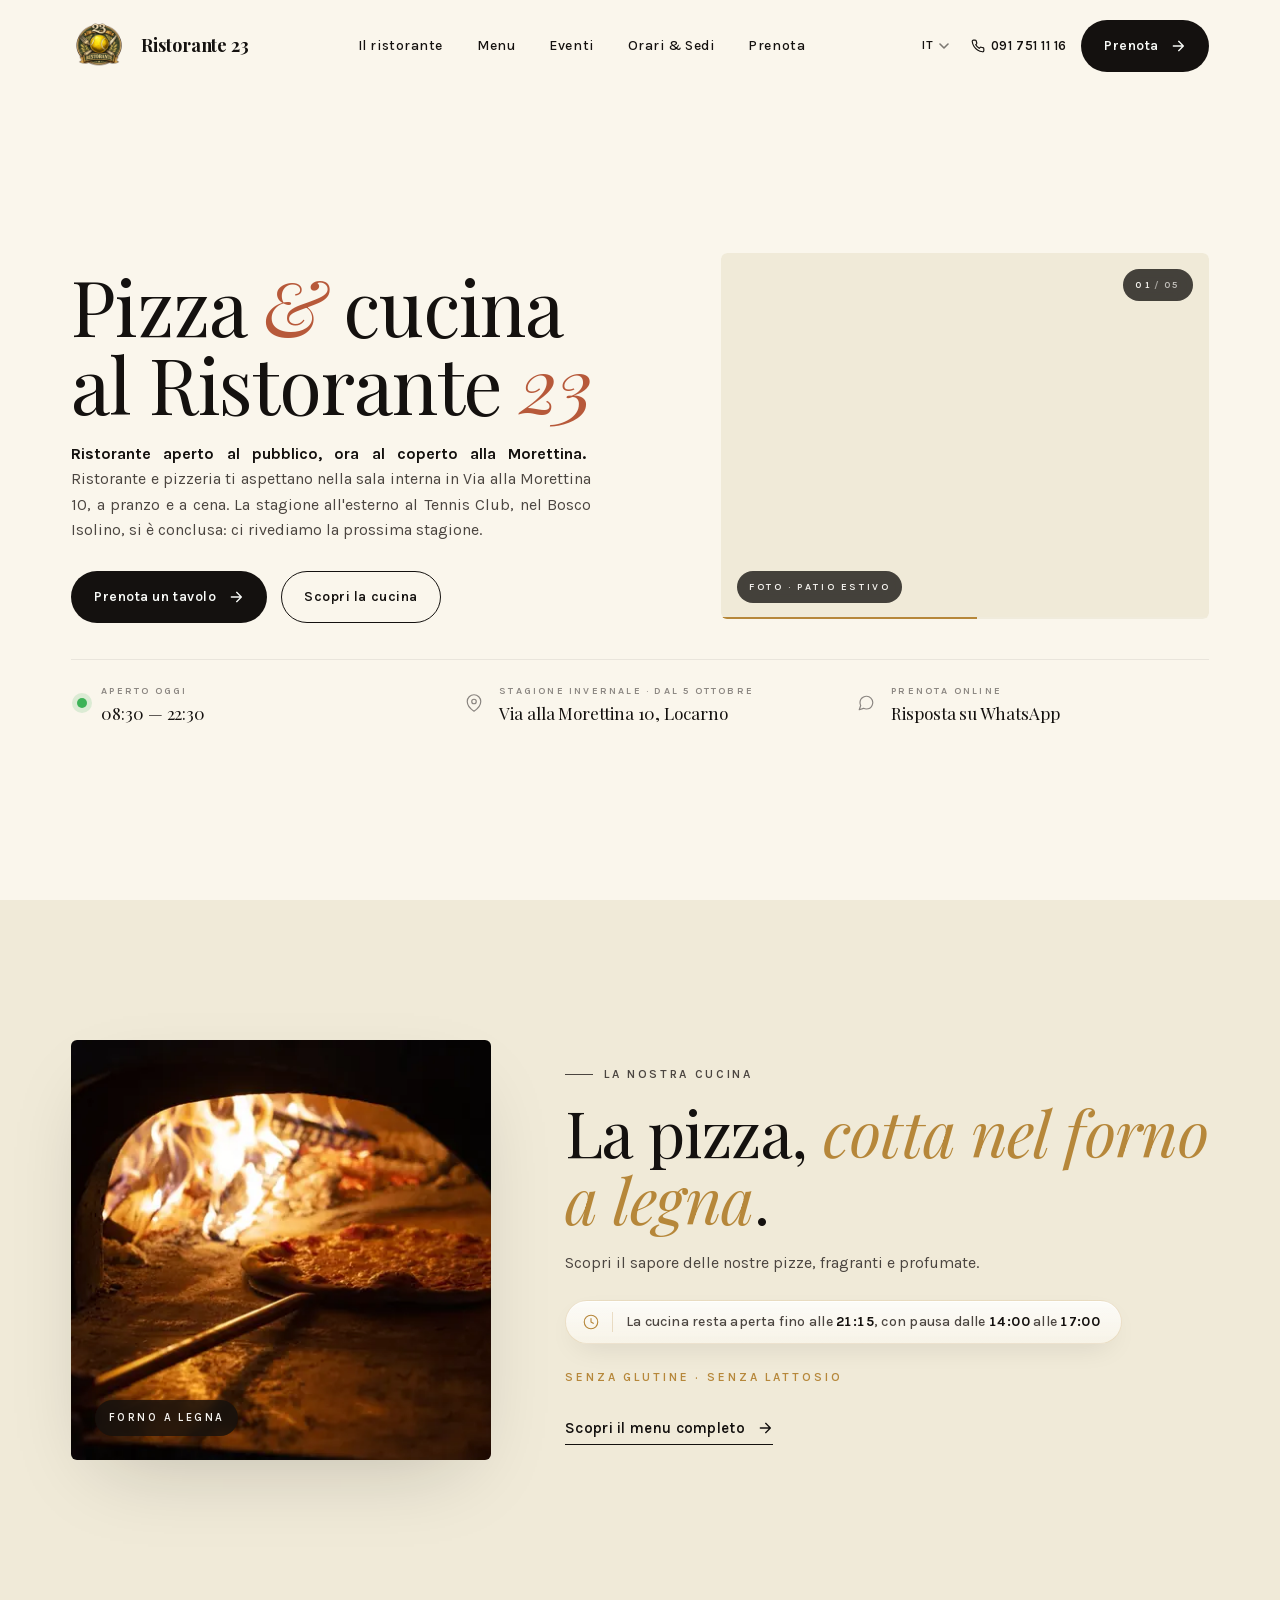
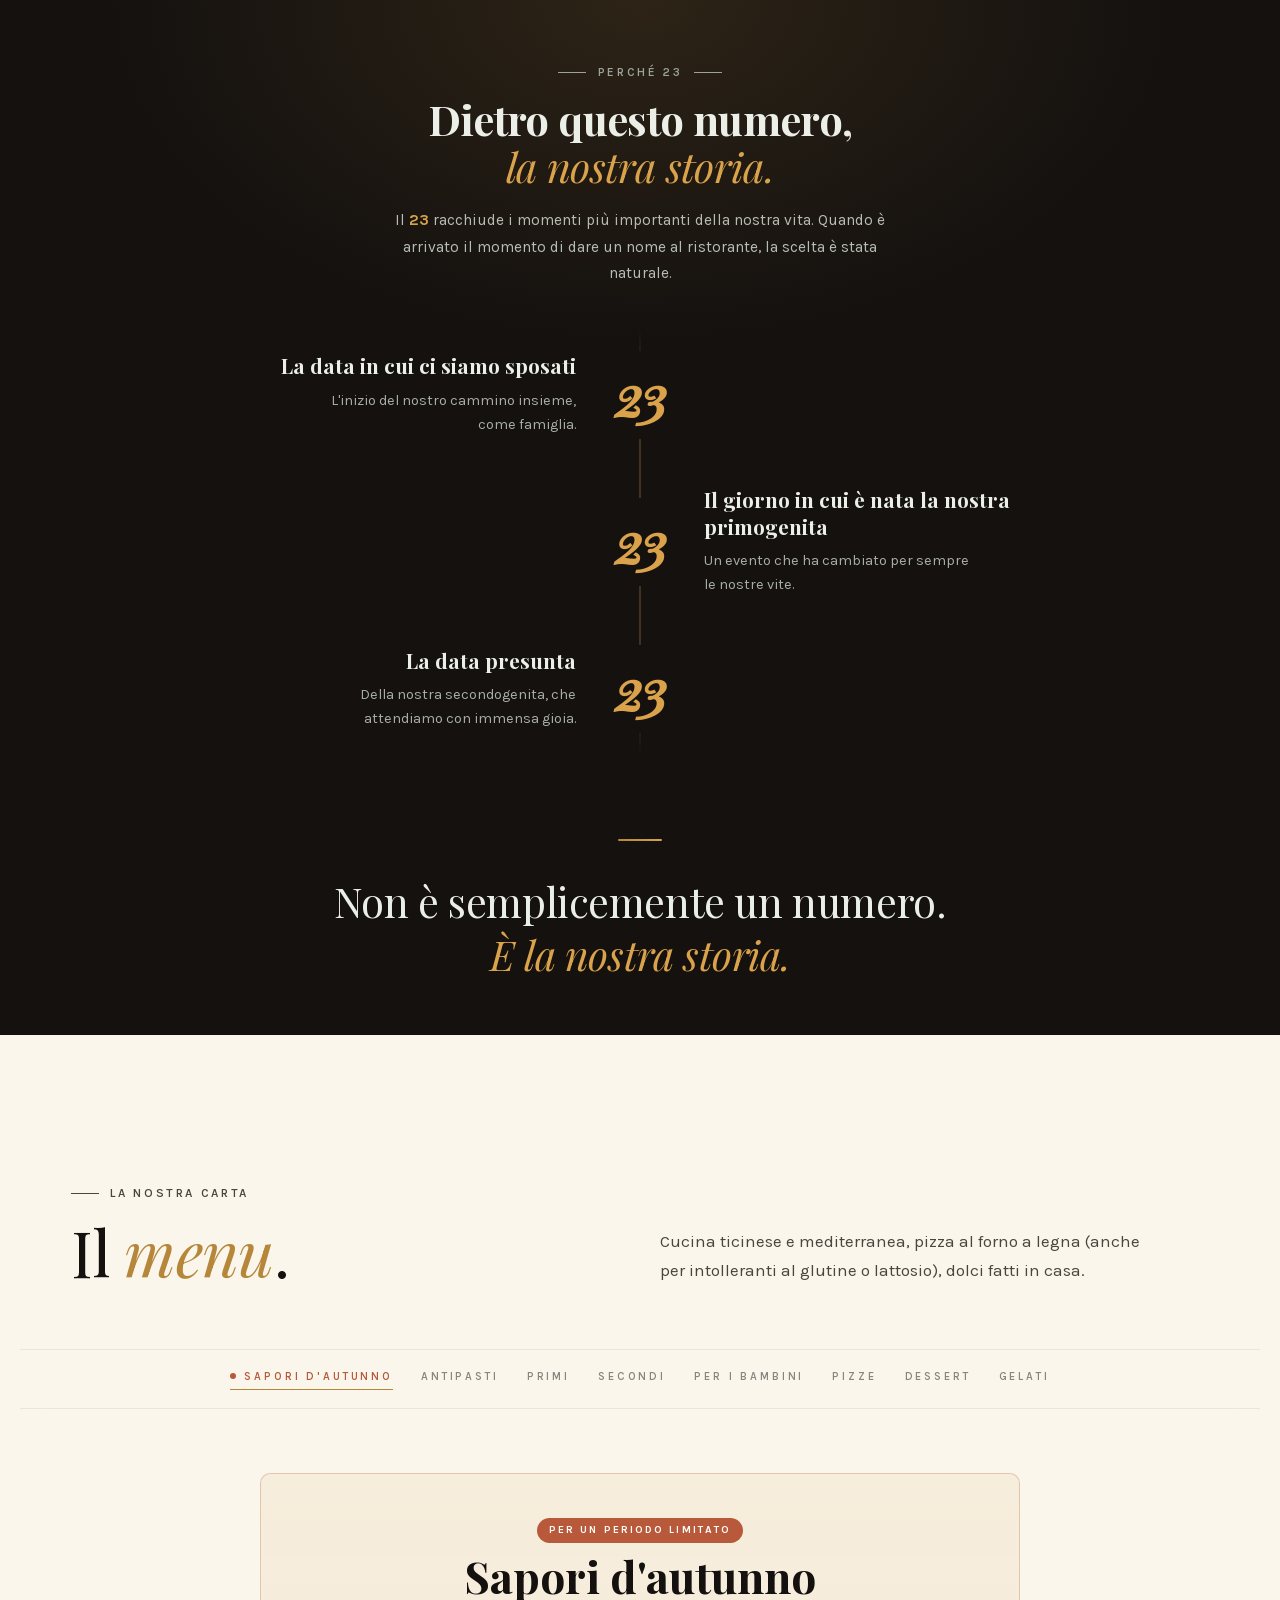
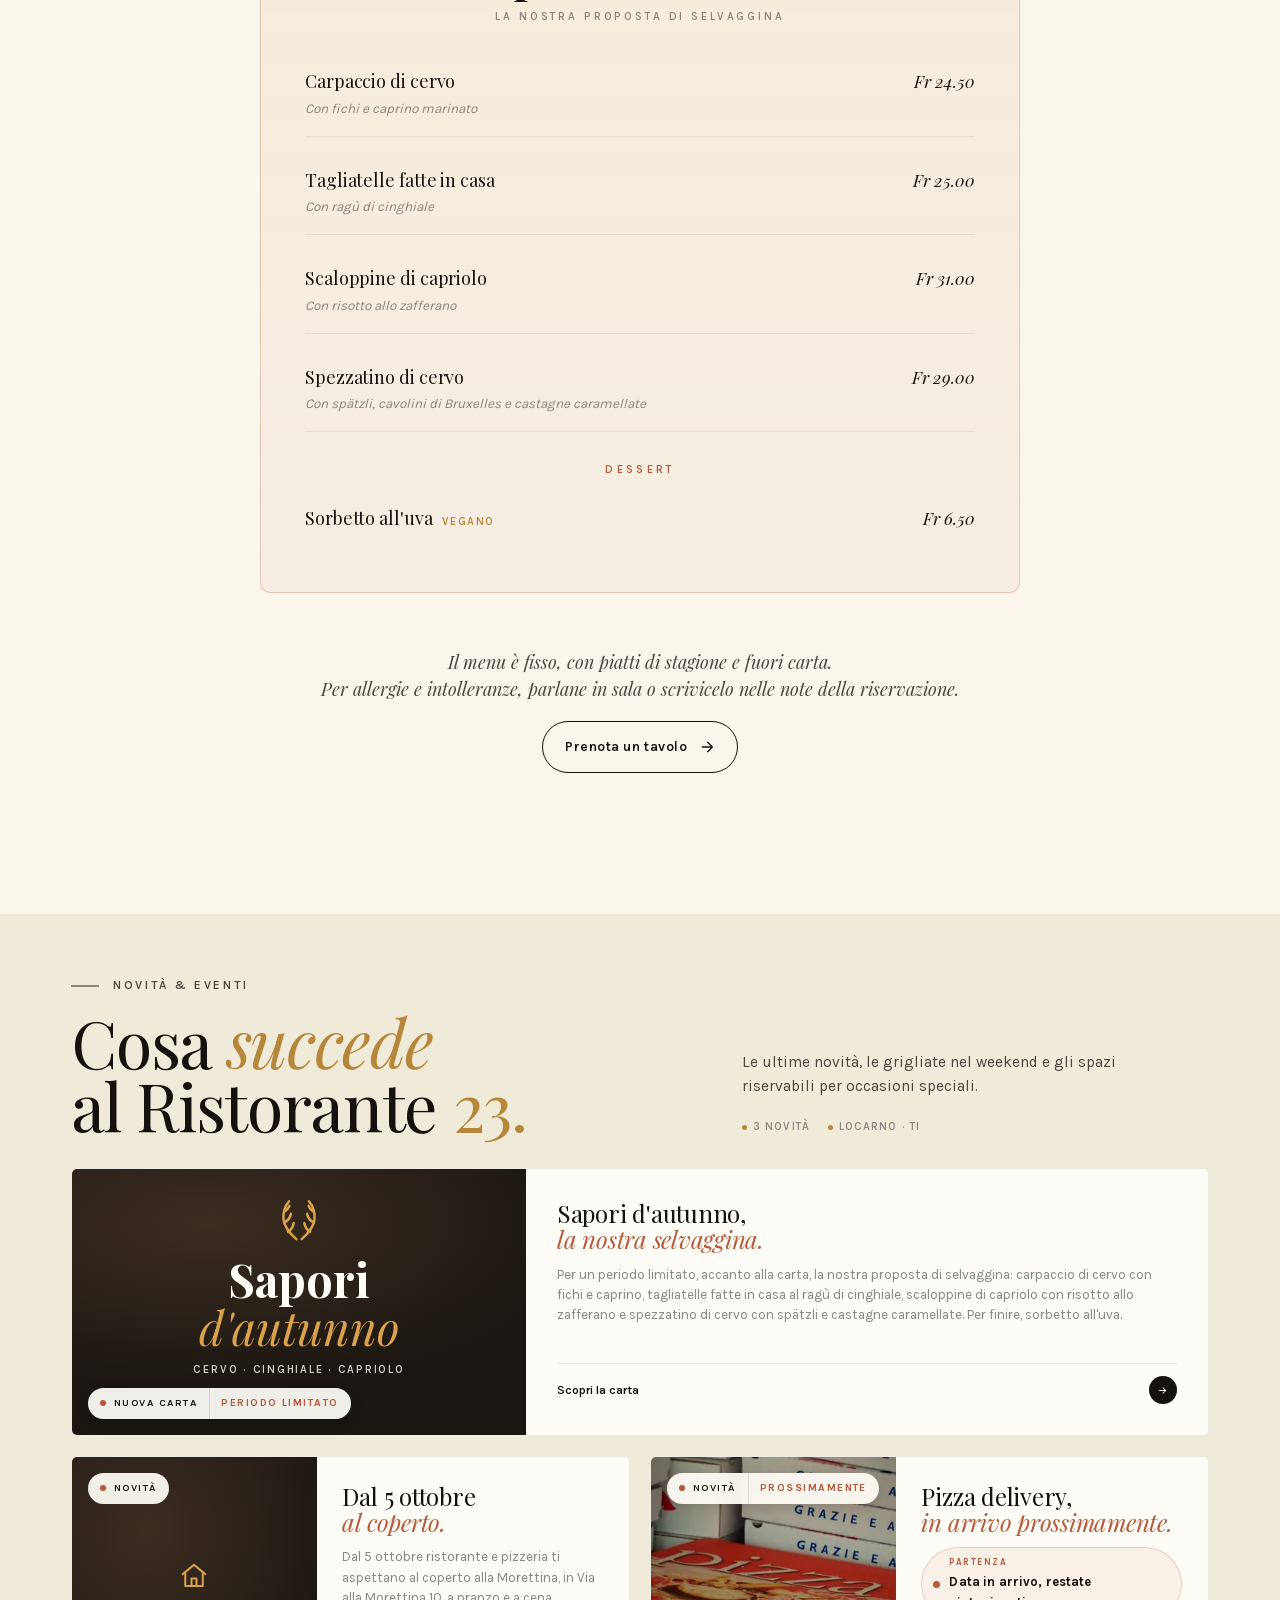
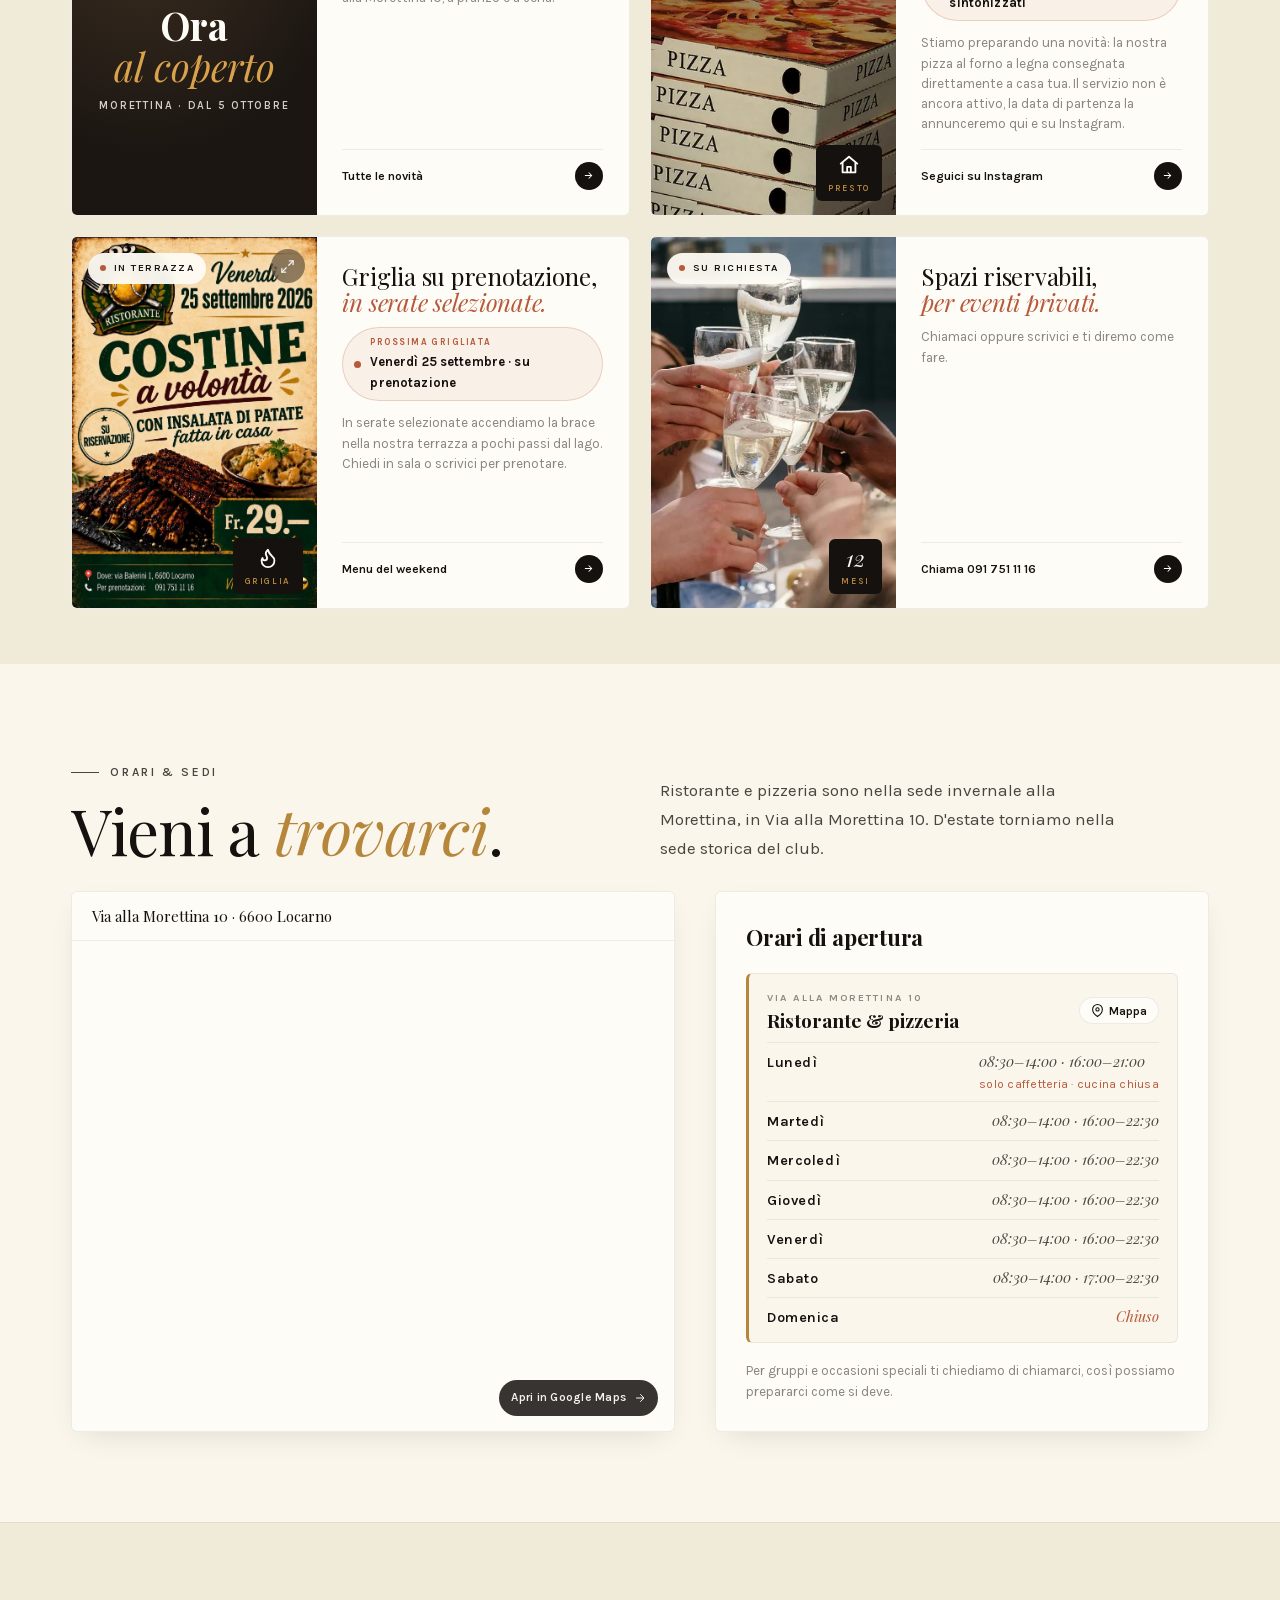
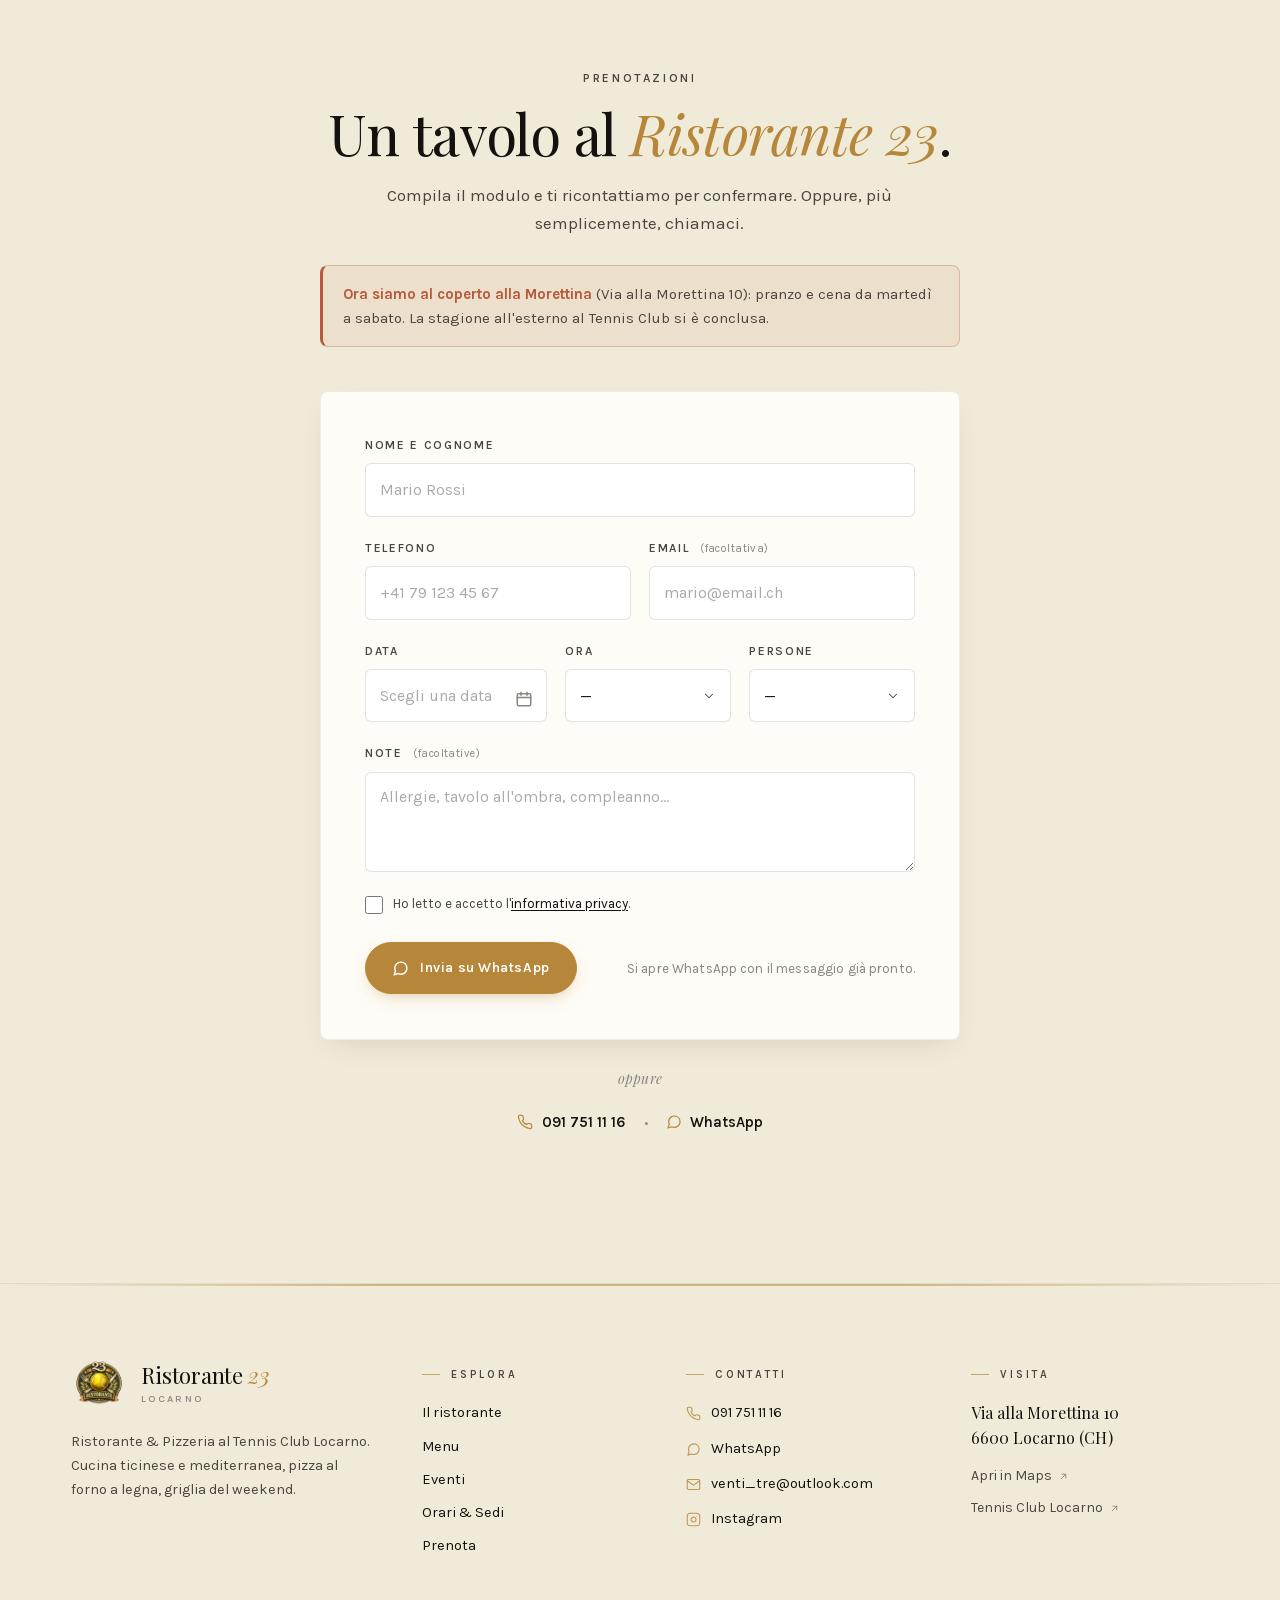
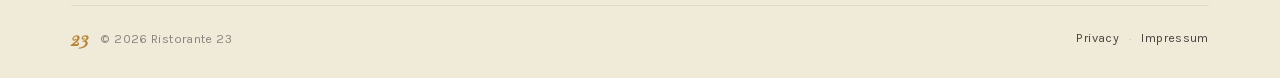
==== index.html @ d09fa328 "Sede esterna Tennis Club chiusa dal 9 ottobre: solo Morettina al coperto; card Sapori d'autunno con " ====
<!DOCTYPE html>
<html lang="it">

<head>
  <meta charset="utf-8" />
  <meta name="viewport" content="width=device-width, initial-scale=1, viewport-fit=cover" />
  <meta name="theme-color" content="#1C1917" />
  <title>Ristorante 23 · Pizzeria · Tennis Club Locarno</title>
  <meta name="description"
    content="Ristorante 23 al Tennis Club Locarno — aperto a tutti. Caffè, pranzo, aperitivo, cena. Pizza al forno a legna (anche senza glutine), griglia del weekend. Da ottobre nella sede invernale in Via alla Morettina 10, Locarno." />

  <link rel="canonical" href="https://ristorante23.ch/" />

  <!-- hreflang — Italian default, German and English alternates -->
  <link rel="alternate" hreflang="it" href="https://ristorante23.ch/" />
  <link rel="alternate" hreflang="de" href="https://ristorante23.ch/?lang=de" />
  <link rel="alternate" hreflang="en" href="https://ristorante23.ch/?lang=en" />
  <link rel="alternate" hreflang="x-default" href="https://ristorante23.ch/" />

  <!-- Open Graph (WhatsApp, Facebook, LinkedIn, Telegram) -->
  <meta property="og:type" content="restaurant" />
  <meta property="og:site_name" content="Ristorante 23" />
  <meta property="og:locale" content="it_IT" />
  <meta property="og:locale:alternate" content="de_DE" />
  <meta property="og:locale:alternate" content="en_US" />
  <meta property="og:url" content="https://ristorante23.ch/" />
  <meta property="og:title" content="Ristorante 23 · Pizzeria · al Tennis Club Locarno" />
  <meta property="og:description"
    content="Pizza al forno a legna, griglia del weekend, aperitivi e cene al Ristorante 23. Da ottobre in Via alla Morettina 10, Locarno — aperto a tutti." />
  <meta property="og:image" content="https://ristorante23.ch/Immagini/hero/og-image-home.jpg" />
  <meta property="og:image:secure_url" content="https://ristorante23.ch/Immagini/hero/og-image-home.jpg" />
  <meta property="og:image:type" content="image/jpeg" />
  <meta property="og:image:width" content="1200" />
  <meta property="og:image:height" content="630" />
  <meta property="og:image:alt" content="Terrazza del Ristorante 23 al Tennis Club Locarno" />

  <!-- Twitter / X -->
  <meta name="twitter:card" content="summary_large_image" />
  <meta name="twitter:title" content="Ristorante 23 · Pizzeria · al Tennis Club Locarno" />
  <meta name="twitter:description"
    content="Pizza al forno a legna, griglia del weekend, aperitivi e cene al Ristorante 23." />
  <meta name="twitter:image" content="https://ristorante23.ch/Immagini/hero/og-image-home.jpg" />
  <meta name="twitter:image:alt" content="Terrazza del Ristorante 23 al Tennis Club Locarno" />

  <link rel="icon" type="image/png" sizes="32x32" href="Logo/favicon-32.png" />
  <link rel="icon" type="image/png" sizes="16x16" href="Logo/favicon-16.png" />
  <link rel="icon" type="image/png" sizes="192x192" href="Logo/favicon-192.png" />
  <link rel="apple-touch-icon" sizes="180x180" href="Logo/favicon-180.png" />
  <link rel="shortcut icon" href="Logo/favicon.ico" />

  <link rel="preload" as="image" href="Immagini/hero/IMG_8081-1280w.webp"
    imagesrcset="Immagini/hero/IMG_8081-640w.webp 640w, Immagini/hero/IMG_8081-1280w.webp 1280w, Immagini/hero/IMG_8081-1920w.webp 1920w"
    imagesizes="(max-width: 900px) 100vw, 50vw" type="image/webp" fetchpriority="high" />
  <link rel="preload" as="font" type="font/woff2" href="fonts/karla-400-latin.woff2" crossorigin />
  <link rel="preload" as="font" type="font/woff2" href="fonts/karla-700-latin.woff2" crossorigin />
  <link rel="preload" as="font" type="font/woff2" href="fonts/playfair-display-700-latin.woff2" crossorigin />
  <link rel="preload" as="font" type="font/woff2" href="fonts/playfair-display-400i-latin.woff2" crossorigin />

  <link rel="stylesheet" href="fonts.css" />

  <style>
    /* ===========================================================
   Ristorante 23 · Locarno
   Style: Liquid Glass + Editorial · Sport-club premium
   Palette: stone-black / cream / gold / clay
   =========================================================== */

    :root {
      --bg: #FAF6EC;
      /* warm cream */
      --bg-2: #F0EAD8;
      /* warm sand */
      --bg-3: #FEFCF6;
      /* warm white cards */
      --ink: #14110F;
      /* near-black ink */
      --ink-soft: #4B4540;
      --ink-mute: #8A8580;
      --line: #1C1917;
      --gold: #B6873A;
      /* trophy gold */
      --gold-bright: #D9A24B;
      --clay: #B7593A;
      /* clay-court rust */
      --net: rgba(20, 17, 15, .08);
      --court: #2F5B3C;
      /* deep court green, sparingly */
      --glass: rgba(255, 255, 255, .65);
      --glass-line: rgba(20, 17, 15, .07);
      --shadow: 0 30px 80px -30px rgba(20, 17, 15, .22);
      --shadow-sm: 0 10px 30px -12px rgba(20, 17, 15, .14);

      --serif: "Playfair Display", "Playfair Display SC", Georgia, serif;
      --serif-sc: "Playfair Display SC", "Playfair Display", Georgia, serif;
      --sans: "Karla", -apple-system, "Helvetica Neue", Arial, sans-serif;

      --maxw: 1240px;
      --gutter: clamp(20px, 4vw, 56px);
      --radius: 6px;

      /* Motion tokens — custom curves, stronger than default CSS easings */
      --ease-out: cubic-bezier(0.23, 1, 0.32, 1);
      --ease-in-out: cubic-bezier(0.77, 0, 0.175, 1);
      --ease-soft: cubic-bezier(0.32, 0.72, 0, 1);
    }

    * {
      box-sizing: border-box;
    }

    html {
      -webkit-text-size-adjust: 100%;
      scroll-behavior: smooth;
      scroll-padding-top: 96px;
    }

    @media (prefers-reduced-motion: reduce) {
      html {
        scroll-behavior: auto;
      }
    }

    html,
    body {
      margin: 0;
      padding: 0;
    }

    body {
      font-family: var(--sans);
      color: var(--ink);
      background: var(--bg);
      font-size: 17px;
      line-height: 1.6;
      -webkit-font-smoothing: antialiased;
      text-rendering: optimizeLegibility;
      overflow-x: hidden;
    }

    img {
      max-width: 100%;
      height: auto;
      display: block;
    }

    /* <picture> is layout-transparent — slide/grid styles target the inner <img> */
    .hero__slides>picture,
    .about__img>picture,
    .evento__photo>picture,
    .lightbox__slides>picture {
      display: contents;
    }

    a {
      color: inherit;
      text-decoration: none;
    }

    button {
      font: inherit;
      cursor: pointer;
    }

    ::selection {
      background: var(--gold);
      color: #fff;
    }

    /* removed paper grain — going for a clean light surface */

    /* ---------- Reusable ---------- */
    .container {
      max-width: var(--maxw);
      margin: 0 auto;
      padding: 0 var(--gutter);
      position: relative;
      z-index: 2;
    }

    .eyebrow {
      font-family: var(--sans);
      font-weight: 600;
      font-size: 12px;
      letter-spacing: .22em;
      text-transform: uppercase;
      color: var(--ink-soft);
      display: inline-flex;
      align-items: center;
      gap: .7rem;
    }

    .eyebrow::before {
      content: "";
      width: 28px;
      height: 1px;
      background: var(--ink-soft);
    }

    .btn {
      display: inline-flex;
      align-items: center;
      gap: .7rem;
      padding: 14px 22px;
      border-radius: 999px;
      font-weight: 600;
      font-size: 14px;
      letter-spacing: .04em;
      border: 1px solid transparent;
      transition:
        transform .22s var(--ease-out),
        background .2s var(--ease-out),
        color .2s var(--ease-out),
        border-color .2s var(--ease-out),
        box-shadow .25s var(--ease-out);
      white-space: nowrap;
      will-change: transform;
    }

    .btn:focus-visible {
      outline: 2px solid var(--gold);
      outline-offset: 3px;
    }

    .btn--primary {
      background: var(--ink);
      color: #F8FAF7;
    }

    .btn--ghost {
      background: transparent;
      color: var(--ink);
      border-color: var(--ink);
    }

    .btn--gold {
      background: var(--gold);
      color: #fff;
    }

    @media (hover: hover) and (pointer: fine) {
      .btn--primary:hover {
        background: #000;
        transform: translateY(-2px);
        box-shadow: var(--shadow-sm);
      }

      .btn--ghost:hover {
        background: var(--ink);
        color: #F8FAF7;
      }

      .btn--gold:hover {
        background: var(--gold-bright);
        transform: translateY(-2px);
        box-shadow: var(--shadow-sm);
      }

      .btn:hover .arr {
        transform: translateX(4px);
      }
    }

    /* Press feedback — instant, snappy, beats :hover via selector order */
    .btn--primary:active,
    .btn--ghost:active,
    .btn--gold:active,
    .btn:active {
      transform: scale(0.97);
      transition: transform 90ms var(--ease-out);
      box-shadow: none;
    }

    .btn .arr {
      width: 16px;
      height: 16px;
      transition: transform .22s var(--ease-out);
    }

    /* ---------- Top bar ---------- */
    .topbar {
      position: fixed;
      top: 0;
      left: 0;
      right: 0;
      z-index: 50;
      transition: backdrop-filter .3s var(--ease-out), background .3s var(--ease-out), border-color .3s var(--ease-out);
      background: transparent;
      border-bottom: 1px solid transparent;
    }

    .topbar.is-scrolled {
      background: rgba(250, 246, 236, .82);
      -webkit-backdrop-filter: blur(14px) saturate(140%);
      backdrop-filter: blur(14px) saturate(140%);
      border-bottom-color: var(--glass-line);
    }

    .topbar__inner {
      max-width: var(--maxw);
      margin: 0 auto;
      padding: 18px var(--gutter);
      display: grid;
      grid-template-columns: auto 1fr auto;
      align-items: center;
      gap: 24px;
    }

    .brand {
      display: inline-flex;
      align-items: center;
      gap: 14px;
      color: var(--ink);
    }

    .brand__mark {
      width: 56px;
      height: 56px;
      display: inline-block;
      object-fit: contain;
      flex-shrink: 0;
    }

    .brand__name {
      display: inline-flex;
      flex-direction: column;
      gap: 2px;
      font-family: var(--serif);
      font-weight: 700;
      font-size: 18px;
      letter-spacing: -.005em;
      color: var(--ink);
      line-height: 1.1;
    }

    .brand__name small {
      font-family: var(--sans);
      font-weight: 600;
      font-size: 9.5px;
      letter-spacing: .26em;
      text-transform: uppercase;
      color: var(--ink-mute);
      margin-top: 2px;
    }

    .footer .brand__mark {
      width: 56px;
      height: 56px;
    }

    .nav {
      display: flex;
      justify-content: center;
      gap: 30px;
    }

    .nav a {
      font-size: 14px;
      font-weight: 500;
      letter-spacing: .04em;
      color: var(--ink);
      position: relative;
      padding: 6px 2px;
    }

    .nav a::after {
      content: "";
      position: absolute;
      left: 50%;
      bottom: 0;
      width: 0;
      height: 1px;
      background: var(--ink);
      transition: width .25s var(--ease-out), left .25s var(--ease-out);
    }

    @media (hover: hover) and (pointer: fine) {
      .nav a:hover::after {
        width: 100%;
        left: 0;
      }
    }

    .nav a:active {
      opacity: .72;
      transition: opacity 90ms var(--ease-out);
    }

    .top-cta {
      display: flex;
      align-items: center;
      gap: 14px;
    }

    .mobile-drawer__lang {
      display: inline-flex;
      align-items: center;
      gap: 2px;
      margin-top: 14px;
      font-size: 13px;
      font-weight: 600;
      letter-spacing: .08em;
      color: var(--ink);
    }

    .mobile-drawer__lang button {
      background: transparent;
      border: 0;
      padding: 6px 10px;
      font: inherit;
      color: inherit;
      cursor: pointer;
      opacity: .45;
      text-transform: uppercase;
      letter-spacing: inherit;
      transition: opacity .18s var(--ease-out);
    }

    .mobile-drawer__lang button[aria-pressed="true"] {
      opacity: 1;
    }

    .mobile-drawer__lang__sep {
      opacity: .3;
    }

    /* ---------- Lang picker (desktop in topbar, mobile next to hamburger) ---------- */
    .lang-picker {
      display: inline-flex;
      position: relative;
    }

    .lang-picker--mobile {
      display: none;
    }

    .lang-picker__trigger {
      display: inline-flex;
      align-items: center;
      gap: 5px;
      background: transparent;
      border: 0;
      padding: 6px 8px;
      font-family: var(--sans);
      font-size: 12px;
      font-weight: 600;
      letter-spacing: .08em;
      color: var(--ink);
      cursor: pointer;
      border-radius: 999px;
      height: 32px;
      -webkit-tap-highlight-color: transparent;
    }

    .lang-picker__chevron {
      transition: transform .2s var(--ease-out);
      opacity: .55;
    }

    .lang-picker__trigger[aria-expanded="true"] .lang-picker__chevron {
      transform: rotate(180deg);
    }

    .lang-picker__menu {
      position: absolute;
      top: calc(100% + 6px);
      right: 0;
      background: var(--bg);
      border: 1px solid rgba(20, 17, 15, .08);
      border-radius: 10px;
      box-shadow: 0 8px 24px rgba(20, 17, 15, .08);
      padding: 4px;
      min-width: 72px;
      z-index: 70;
      opacity: 0;
      transform: translateY(-4px);
      pointer-events: none;
      transition: opacity .16s var(--ease-out), transform .16s var(--ease-out);
    }

    .lang-picker__trigger[aria-expanded="true"]+.lang-picker__menu {
      opacity: 1;
      transform: translateY(0);
      pointer-events: auto;
    }

    .lang-picker__menu button {
      display: block;
      width: 100%;
      text-align: left;
      background: transparent;
      border: 0;
      padding: 8px 12px;
      font-family: var(--sans);
      font-size: 13px;
      font-weight: 600;
      letter-spacing: .08em;
      color: var(--ink);
      cursor: pointer;
      border-radius: 6px;
      opacity: .55;
      text-transform: uppercase;
      -webkit-tap-highlight-color: transparent;
    }

    .lang-picker__menu button[aria-pressed="true"] {
      opacity: 1;
    }

    @media (hover: hover) and (pointer: fine) {
      .lang-picker__menu button:hover {
        background: rgba(20, 17, 15, .04);
      }
    }

    .top-phone {
      font-size: 13px;
      font-weight: 600;
      letter-spacing: .04em;
      color: var(--ink);
      display: inline-flex;
      align-items: center;
      gap: 6px;
    }

    .top-phone svg {
      width: 14px;
      height: 14px;
    }

    .menu-toggle {
      display: none;
      background: transparent;
      border: 0;
      border-radius: 0;
      width: 44px;
      height: 44px;
      padding: 0;
      align-items: center;
      justify-content: center;
      cursor: pointer;
      color: var(--ink);
      z-index: 60;
      -webkit-tap-highlight-color: transparent;
    }

    .menu-toggle__bars {
      position: relative;
      width: 18px;
      height: 11px;
      display: inline-block;
    }

    .menu-toggle__bars span {
      position: absolute;
      left: 0;
      right: 0;
      height: 1.5px;
      background: currentColor;
      border-radius: 2px;
      transform-origin: center;
      transition: transform .3s var(--ease-out), opacity .2s var(--ease-out), top .3s var(--ease-out);
    }

    .menu-toggle__bars span:nth-child(1) {
      top: 0;
    }

    .menu-toggle__bars span:nth-child(2) {
      top: 5px;
    }

    .menu-toggle__bars span:nth-child(3) {
      top: 10px;
    }

    .menu-toggle[aria-expanded="true"] .menu-toggle__bars span:nth-child(1) {
      top: 5px;
      transform: rotate(45deg);
    }

    .menu-toggle[aria-expanded="true"] .menu-toggle__bars span:nth-child(2) {
      opacity: 0;
    }

    .menu-toggle[aria-expanded="true"] .menu-toggle__bars span:nth-child(3) {
      top: 5px;
      transform: rotate(-45deg);
    }

    /* ---------- Mobile drawer ---------- */
    .mobile-drawer {
      position: fixed;
      inset: 0;
      z-index: 55;
      pointer-events: none;
      opacity: 0;
      transition: opacity .3s var(--ease-out);
      visibility: hidden;
    }

    .mobile-drawer.is-open {
      pointer-events: auto;
      opacity: 1;
      visibility: visible;
    }

    .mobile-drawer__backdrop {
      position: absolute;
      inset: 0;
      background: rgba(20, 17, 15, .42);
      -webkit-backdrop-filter: blur(6px);
      backdrop-filter: blur(6px);
    }

    .mobile-drawer__panel {
      position: absolute;
      top: 0;
      right: 0;
      bottom: 0;
      width: min(86vw, 380px);
      background: var(--bg);
      padding: 96px clamp(26px, 6vw, 36px) max(28px, env(safe-area-inset-bottom));
      display: flex;
      flex-direction: column;
      gap: 28px;
      box-shadow: -20px 0 60px rgba(20, 17, 15, .18);
      transform: translateX(100%);
      transition: transform .4s var(--ease-out);
      overflow-y: auto;
      -webkit-overflow-scrolling: touch;
    }

    .mobile-drawer.is-open .mobile-drawer__panel {
      transform: translateX(0);
    }

    .mobile-drawer__eyebrow {
      font-family: var(--sans);
      font-size: 10px;
      font-weight: 600;
      letter-spacing: .26em;
      text-transform: uppercase;
      color: var(--ink-mute);
      margin: 0;
    }

    .mobile-drawer__nav {
      display: flex;
      flex-direction: column;
    }

    .mobile-drawer__nav a {
      font-family: var(--serif);
      font-size: clamp(24px, 6vw, 30px);
      font-weight: 400;
      color: var(--ink);
      padding: 16px 0;
      letter-spacing: -.005em;
      line-height: 1.15;
      border-bottom: 1px solid rgba(20, 17, 15, .08);
      transition: color .2s var(--ease-out), padding-left .25s var(--ease-out);
      position: relative;
    }

    .mobile-drawer__nav a::after {
      content: "→";
      position: absolute;
      right: 0;
      top: 50%;
      transform: translateY(-50%);
      font-family: var(--sans);
      font-size: 18px;
      color: var(--ink-mute);
      opacity: 0;
      transition: opacity .2s var(--ease-out), transform .25s var(--ease-out);
    }

    .mobile-drawer__nav a:active {
      color: var(--clay);
      padding-left: 6px;
    }

    .mobile-drawer__nav a:active::after {
      opacity: 1;
      transform: translate(-4px, -50%);
      color: var(--clay);
    }

    .mobile-drawer__foot {
      margin-top: auto;
      display: flex;
      flex-direction: column;
      gap: 16px;
      padding-top: 16px;
    }

    .mobile-drawer__phone {
      display: inline-flex;
      align-items: center;
      gap: 10px;
      font-family: var(--sans);
      font-weight: 600;
      font-size: 15px;
      color: var(--ink);
      padding: 10px 0;
    }

    .mobile-drawer__phone svg {
      width: 16px;
      height: 16px;
    }

    .mobile-drawer__cta {
      justify-content: center;
      width: 100%;
    }

    body.has-drawer {
      overflow: hidden;
    }

    @media (prefers-reduced-motion: reduce) {

      .mobile-drawer,
      .mobile-drawer__panel,
      .menu-toggle__bars span {
        transition: none;
      }
    }

    /* ---------- Hero ---------- */
    .hero {
      position: relative;
      min-height: 100vh;
      min-height: 100dvh;
      padding: clamp(96px, 11vh, 120px) 0 clamp(20px, 3vh, 36px);
      display: flex;
      align-items: center;
      overflow: hidden;
    }

    .hero .container {
      width: 100%;
    }

    .hero__inner {
      position: relative;
      z-index: 2;
      display: grid;
      grid-template-columns: 1.08fr 0.92fr;
      gap: clamp(40px, 6vw, 96px);
      align-items: center;
    }

    .hero__copy {
      min-width: 0;
    }

    .hero__visual {
      position: relative;
      margin: 0;
      border-radius: var(--radius);
      overflow: hidden;
    }

    .hero__progress {
      position: absolute;
      left: 0;
      right: 0;
      bottom: 0;
      height: 2px;
      background: rgba(244, 242, 238, .18);
      z-index: 2;
      pointer-events: none;
    }

    .hero__progress-fill {
      height: 100%;
      width: 0;
      background: var(--gold);
      will-change: width;
    }

    @media (prefers-reduced-motion: reduce) {
      .hero__progress {
        display: none;
      }
    }

    .hero__img {
      display: block;
      width: 100%;
      aspect-ratio: 4/3;
      max-height: min(52vh, 520px);
      object-fit: cover;
      object-position: center 35%;
      border-radius: var(--radius);
      box-shadow: var(--shadow);
      background: var(--bg-2);
    }

    .hero__slides {
      position: relative;
      width: 100%;
      aspect-ratio: 4/3;
      max-height: min(52vh, 520px);
      border-radius: var(--radius);
      display: flex;
      overflow-x: auto;
      overflow-y: hidden;
      scroll-snap-type: x mandatory;
      scroll-behavior: smooth;
      -webkit-overflow-scrolling: touch;
      scrollbar-width: none;
      touch-action: manipulation;
      overscroll-behavior-x: contain;
      cursor: zoom-in;
    }

    .hero__slides::-webkit-scrollbar {
      display: none;
    }

    .hero__slides.is-dragging {
      cursor: grabbing;
      scroll-behavior: auto;
    }

    /* ---------- Lightbox ---------- */
    .lightbox {
      position: fixed;
      inset: 0;
      z-index: 9999;
      background: rgba(20, 17, 15, .97);
      opacity: 0;
      visibility: hidden;
      transition: opacity .25s ease, visibility 0s linear .25s;
    }

    .lightbox.is-open {
      opacity: 1;
      visibility: visible;
      transition: opacity .25s ease;
    }

    .lightbox__slides {
      position: absolute;
      inset: 0;
      display: flex;
      overflow-x: auto;
      overflow-y: hidden;
      scroll-snap-type: x mandatory;
      scroll-behavior: smooth;
      -webkit-overflow-scrolling: touch;
      touch-action: manipulation;
      overscroll-behavior: contain;
      scrollbar-width: none;
    }

    .lightbox__slides::-webkit-scrollbar {
      display: none;
    }

    .lightbox__slide {
      flex: 0 0 100%;
      width: 100%;
      height: 100%;
      object-fit: contain;
      scroll-snap-align: start;
      scroll-snap-stop: always;
      -webkit-user-drag: none;
      user-select: none;
      padding: max(env(safe-area-inset-top), 64px) 16px max(env(safe-area-inset-bottom), 32px);
      box-sizing: border-box;
    }

    .lightbox__close,
    .lightbox__counter {
      position: absolute;
      top: max(16px, env(safe-area-inset-top));
      z-index: 2;
      color: #F4F2EE;
      background: rgba(244, 242, 238, .14);
      -webkit-backdrop-filter: blur(10px);
      backdrop-filter: blur(10px);
      border-radius: 999px;
    }

    .lightbox__close {
      right: max(16px, env(safe-area-inset-right));
      width: 40px;
      height: 40px;
      border: none;
      display: grid;
      place-items: center;
      cursor: pointer;
      padding: 0;
    }

    .lightbox__close:hover {
      background: rgba(244, 242, 238, .22);
    }

    .lightbox__counter {
      left: max(16px, env(safe-area-inset-left));
      font-family: var(--sans);
      font-weight: 600;
      font-size: 10px;
      letter-spacing: .26em;
      padding: 12px 14px;
      font-variant-numeric: tabular-nums;
      pointer-events: none;
    }

    body.lightbox-open {
      overflow: hidden;
    }

    /* Foto griglia personalizzata (es. locandina caricata dal pannello /gestione):
       diventa cliccabile e si apre a schermo intero. Il badge segnala che è apribile. */
    .evento__photo.is-openable {
      cursor: zoom-in;
    }

    .evento__zoom {
      position: absolute;
      top: 12px;
      right: 12px;
      z-index: 2;
      width: 34px;
      height: 34px;
      display: grid;
      place-items: center;
      color: #F4F2EE;
      background: rgba(20, 17, 15, .45);
      -webkit-backdrop-filter: blur(10px);
      backdrop-filter: blur(10px);
      border-radius: 999px;
      pointer-events: none;
    }

    .evento__zoom svg {
      width: 15px;
      height: 15px;
    }

    .hero__slides .hero__slide {
      flex: 0 0 100%;
      width: 100%;
      height: 100%;
      max-height: none;
      aspect-ratio: auto;
      scroll-snap-align: start;
      scroll-snap-stop: always;
      border-radius: 0;
      box-shadow: none;
      -webkit-user-drag: none;
      user-select: none;
    }

    .hero__visual .hero__tag {
      position: absolute;
      left: 16px;
      bottom: 16px;
      z-index: 2;
      background: rgba(20, 17, 15, .78);
      color: #F4F2EE;
      font-family: var(--sans);
      font-weight: 600;
      font-size: 10px;
      letter-spacing: .26em;
      text-transform: uppercase;
      padding: 8px 12px;
      border-radius: 999px;
      -webkit-backdrop-filter: blur(8px);
      backdrop-filter: blur(8px);
    }

    .hero__visual .hero__counter {
      position: absolute;
      top: 16px;
      right: 16px;
      z-index: 2;
      background: rgba(20, 17, 15, .78);
      color: #F4F2EE;
      font-family: var(--sans);
      font-weight: 600;
      font-size: 10px;
      letter-spacing: .26em;
      padding: 8px 12px;
      border-radius: 999px;
      -webkit-backdrop-filter: blur(8px);
      backdrop-filter: blur(8px);
      font-variant-numeric: tabular-nums;
      pointer-events: none;
      display: inline-flex;
      align-items: center;
    }

    .hero__counter-sep {
      opacity: .55;
      margin: 0 2px;
    }

    .hero__counter-total {
      opacity: .7;
    }

    .hero__title {
      font-family: var(--serif);
      font-weight: 400;
      font-size: clamp(40px, 6vw, 84px);
      line-height: 1.02;
      letter-spacing: -.015em;
      margin: 18px 0 0;
      color: var(--ink);
    }

    .hero__title .amp,
    .hero__title .num {
      color: var(--clay);
      font-style: italic;
    }

    .hero__title .nowrap {
      white-space: nowrap;
    }

    @media (max-width: 640px) {
      .hero__title br.br-desktop {
        display: none;
      }
    }

    .hero__sub {
      margin-top: 18px;
      max-width: 520px;
      color: var(--ink-soft);
      font-size: 16px;
      line-height: 1.6;
      text-align: justify;
      text-wrap: pretty;
      hyphens: auto;
      -webkit-hyphens: auto;
    }

    .hero__sub strong {
      color: var(--ink);
      font-weight: 700;
      margin-right: .3em;
    }

    .hero__cta {
      margin-top: 28px;
      display: flex;
      flex-wrap: wrap;
      align-items: center;
      gap: 14px;
    }

    /* Hero closure notice — rectangular card */
    .hero__notice {
      display: flex;
      align-items: flex-start;
      gap: 12px;
      max-width: 460px;
      padding: 14px 18px;
      margin-bottom: 20px;
      background: rgba(183, 89, 58, .08);
      border: 1px solid rgba(183, 89, 58, .32);
      border-radius: 12px;
    }

    .hero__notice-icon {
      flex-shrink: 0;
      width: 19px;
      height: 19px;
      margin-top: 1px;
      color: var(--clay);
    }

    .hero__notice-text {
      font-family: var(--sans);
      font-size: 13.5px;
      line-height: 1.5;
      color: var(--ink-soft);
    }

    .hero__notice-text strong {
      display: block;
      font-family: var(--serif);
      font-style: italic;
      font-weight: 400;
      font-size: 16px;
      color: var(--clay);
      margin-bottom: 2px;
    }

    .hero__notice-text .hl {
      color: var(--clay);
      font-weight: 700;
    }

    .hero__notice-places {
      list-style: none;
      margin: 8px 0 12px;
      padding: 0;
      display: grid;
      gap: 6px;
    }

    .hero__notice-places li {
      display: flex;
      align-items: flex-start;
      gap: 9px;
    }

    .hero__notice-places .place-num {
      margin-top: 1px;
    }

    .hero__notice-places b {
      color: var(--ink);
      font-weight: 700;
    }

    .hero__notice-links {
      display: flex;
      flex-wrap: wrap;
      gap: 8px;
    }

    .hero__notice-links a {
      display: inline-flex;
      align-items: center;
      gap: 6px;
      min-height: 34px;
      padding: 0 14px;
      border-radius: 999px;
      border: 1px solid rgba(183, 89, 58, .4);
      color: var(--clay);
      font-size: 13px;
      font-weight: 700;
      text-decoration: none;
      white-space: nowrap;
      transition: background .2s var(--ease-out), transform .2s var(--ease-out);
    }

    .hero__notice-links a::after {
      content: "→";
    }

    .hero__notice-links a:hover {
      background: rgba(183, 89, 58, .1);
    }

    .hero__notice-links a:active {
      transform: scale(.97);
    }

    .hero__notice-links a.is-primary {
      background: var(--clay);
      border-color: var(--clay);
      color: var(--bg-3);
    }

    .hero__notice-links a.is-primary:hover {
      background: #a14d31;
    }

    @media (max-width: 640px) {
      .hero__notice {
        max-width: 100%;
        padding: 12px 16px;
        margin-bottom: 16px;
      }

      .hero__notice-text {
        font-size: 12.5px;
      }

      .hero__notice-text strong {
        font-size: 14.5px;
      }
    }

    /* Hero info strip — 3-col minimal cards */
    .hero__strip {
      margin-top: clamp(28px, 4vh, 48px);
      padding-top: clamp(18px, 2.5vh, 26px);
      border-top: 1px solid var(--glass-line);
      display: grid;
      grid-template-columns: repeat(3, 1fr);
      gap: clamp(18px, 3vw, 40px);
      position: relative;
      z-index: 2;
    }

    .strip-item {
      display: grid;
      grid-template-columns: auto 1fr;
      align-items: center;
      gap: 14px;
      min-width: 0;
    }

    .strip-item__icon {
      width: 22px;
      height: 22px;
      display: inline-flex;
      align-items: center;
      justify-content: center;
      color: var(--ink-mute);
      flex-shrink: 0;
    }

    .strip-item__icon svg {
      width: 18px;
      height: 18px;
    }

    .strip-item__icon.is-live {
      width: 10px;
      height: 10px;
      border-radius: 50%;
      background: #3DB257;
      box-shadow: 0 0 0 5px rgba(61, 178, 87, .16);
      margin-left: 6px;
      animation: live-pulse 2.6s var(--ease-in-out) infinite;
    }

    @keyframes live-pulse {

      0%,
      100% {
        box-shadow: 0 0 0 5px rgba(61, 178, 87, .16);
        transform: scale(1);
      }

      50% {
        box-shadow: 0 0 0 8px rgba(61, 178, 87, .04);
        transform: scale(1.08);
      }
    }

    .strip-item small {
      display: block;
      font-family: var(--sans);
      font-size: 10px;
      font-weight: 600;
      letter-spacing: .22em;
      text-transform: uppercase;
      color: var(--ink-mute);
      margin-bottom: 4px;
    }

    .strip-item strong {
      display: block;
      font-family: var(--serif);
      font-size: 17px;
      font-weight: 400;
      color: var(--ink);
      letter-spacing: -.005em;
      line-height: 1.25;
    }

    .strip-item a {
      border-bottom: 1px solid transparent;
      transition: border-color .2s var(--ease-out);
    }

    .strip-item a:hover {
      border-bottom-color: var(--ink);
    }

    @media (max-width: 1024px) {
      .hero {
        min-height: auto;
        padding: 110px 0 56px;
      }

      .hero__inner {
        grid-template-columns: 1fr;
        gap: 40px;
      }

      .hero__img {
        max-height: none;
        aspect-ratio: 4/3;
      }

      .hero__slides {
        max-height: none;
        aspect-ratio: 4/3;
      }
    }

    @media (max-width: 768px) {
      .hero__strip {
        grid-template-columns: 1fr;
        gap: 14px;
        margin-top: 28px;
        padding-top: 20px;
      }
    }

    @media (prefers-reduced-motion: reduce) {
      .strip-item__icon.is-live {
        animation: none;
      }
    }

    /* ---------- Section base ---------- */
    section {
      position: relative;
      z-index: 2;
    }

    .section {
      padding: clamp(80px, 12vw, 140px) 0;
    }

    .section--dark {
      background: var(--ink);
      color: #EAEEE8;
    }

    .section--dark .eyebrow {
      color: #9CA39A;
    }

    .section--dark .eyebrow::before {
      background: #9CA39A;
    }

    .section--cream {
      background: var(--bg-2);
    }

    /* ---------- Filosofia ---------- */
    .filosofia {
      background: var(--bg-2);
    }

    /* ---------- Eventi & occasioni ---------- */
    .eventi {
      background: var(--bg-2);
      position: relative;
      overflow: hidden;
      padding: clamp(48px, 6vh, 72px) 0 clamp(48px, 6vh, 72px);
      min-height: 100vh;
      display: flex;
      align-items: center;
    }

    .eventi>.container {
      width: 100%;
    }

    .eventi__head {
      display: grid;
      grid-template-columns: 1.3fr 1fr;
      gap: clamp(32px, 5vw, 64px);
      align-items: end;
      margin-bottom: clamp(24px, 3.5vh, 40px);
    }

    .eventi__head .eyebrow {
      display: inline-flex;
      align-items: center;
      gap: 14px;
    }

    .eventi__head .eyebrow::before {
      content: "";
      width: 28px;
      height: 1.5px;
      background: var(--ink-mute);
    }

    .eventi__head .section-title {
      font-size: clamp(40px, 5.2vw, 72px);
      line-height: 0.95;
      letter-spacing: -0.02em;
      margin: 14px 0 0;
    }

    .eventi__head .section-title em {
      color: var(--gold);
    }

    .eventi__head .section-title .num {
      color: var(--gold);
      font-style: normal;
    }

    .eventi__head .section-title .dot {
      color: var(--gold);
      font-style: normal;
    }

    .eventi__head .section-lead {
      margin: 0;
      padding-bottom: 6px;
      max-width: 44ch;
      font-size: 15.5px;
      line-height: 1.55;
      color: var(--ink-soft);
    }

    .eventi__meta {
      margin-top: 14px;
      display: flex;
      gap: 18px;
      flex-wrap: wrap;
      font-family: var(--sans);
      font-size: 11px;
      letter-spacing: 0.1em;
      text-transform: uppercase;
      color: var(--ink-mute);
      font-weight: 600;
    }

    .eventi__meta span {
      display: inline-flex;
      gap: 6px;
      align-items: center;
    }

    .eventi__meta span::before {
      content: "";
      width: 5px;
      height: 5px;
      border-radius: 999px;
      background: var(--gold);
    }

    .eventi__grid {
      display: grid;
      grid-template-columns: repeat(3, 1fr);
      gap: clamp(16px, 1.6vw, 24px);
    }

    /* Con la griglia spenta, su desktop i due eventi restano affiancati (come prima)
       ma in formato orizzontale: foto da un lato, testo dall'altro. Riempiono la riga. */
    @media (min-width: 1025px) {
      .eventi__grid.is-centered {
        grid-template-columns: repeat(2, 1fr);
      }

      .eventi__grid.is-centered .evento {
        flex-direction: row;
        align-items: stretch;
        min-height: 240px;
      }

      .eventi__grid.is-centered .evento__photo {
        flex: 0 0 44%;
        aspect-ratio: auto;
      }

      .eventi__grid.is-centered .evento__body {
        flex: 1;
        justify-content: center;
        padding: clamp(20px, 2vw, 32px);
        gap: 12px;
      }

      .eventi__grid.is-centered .evento__text {
        text-align: left;
      }
    }

    /* Novità in evidenza (carta a tempo limitato): riga intera, foto a lato */
    @media (min-width: 641px) {
      .eventi__grid .evento--feature {
        grid-column: 1 / -1;
        flex-direction: row;
        align-items: stretch;
        min-height: 320px;
      }

      .eventi__grid .evento--feature .evento__photo {
        flex: 0 0 40%;
        aspect-ratio: auto;
      }

      .eventi__grid .evento--feature .evento__photo img {
        position: absolute;
        inset: 0;
      }

      .eventi__grid .evento--feature .evento__body {
        flex: 1;
        justify-content: center;
        padding: clamp(20px, 2.4vw, 36px);
        gap: 12px;
      }
    }

    /* Sapori d'autunno: riquadro grafico con foglie e palchi di cervo */
    .evento__photo.evento__art--autunno {
      background: #2b1610 url("Immagini/eventi/sapori-autunno-sfondo.svg") center / cover no-repeat;
    }

    .evento__art--autunno .evento__art-inner {
      gap: 12px;
      padding: 28px 24px 60px;
    }

    .evento__art--autunno .evento__art-ico {
      width: 46px;
      height: 46px;
    }

    .evento__art--autunno .evento__art-big {
      font-size: clamp(34px, 3.6vw, 50px);
    }

    @media (max-width: 640px) {
      .evento__photo.evento__art--autunno {
        aspect-ratio: auto;
        min-height: 280px;
      }
    }

    .evento--feature .evento__labels {
      top: auto;
      bottom: 16px;
    }

    /* Se la griglia è spenta, l'evento rimasto occupa tutta la riga */
    @media (min-width: 641px) {
      .eventi__grid.has-single .evento:not(.evento--news) {
        grid-column: 1 / -1;
      }
    }

    /* Novità: riquadro grafico "aperti tutto l'inverno" */
    .evento__photo.evento__art {
      display: grid;
      place-items: center;
      background: radial-gradient(120% 90% at 30% 20%, #3b2d20 0%, #1b1612 70%);
      color: var(--bg-3);
    }

    .evento__art-inner {
      display: flex;
      flex-direction: column;
      align-items: center;
      gap: 14px;
      padding: 56px 24px;
      text-align: center;
    }

    .evento__art-ico {
      width: 30px;
      height: 30px;
      color: var(--gold-bright);
    }

    .evento__art-big {
      font-family: var(--serif);
      font-size: clamp(30px, 3vw, 42px);
      line-height: 1.05;
      font-weight: 700;
    }

    .evento__art-big em {
      color: var(--gold-bright);
      font-weight: 400;
    }

    .evento__art-places {
      display: flex;
      flex-wrap: wrap;
      justify-content: center;
      gap: 8px 16px;
      font: 600 11px/1 var(--sans);
      letter-spacing: .16em;
      text-transform: uppercase;
      color: rgba(254, 252, 246, .8);
    }

    .evento__art-places > span {
      display: inline-flex;
      align-items: center;
      gap: 7px;
      white-space: nowrap;
    }

    /* Novità: badge "Prossimamente" ben visibile sulla foto */
    .evento__soon {
      position: absolute;
      left: 16px;
      top: 54px;
      padding: 9px 16px;
      border-radius: 999px;
      background: var(--gold-bright);
      color: var(--ink);
      font: 700 12px/1 var(--sans);
      letter-spacing: .2em;
      text-transform: uppercase;
      box-shadow: 0 6px 20px rgba(0, 0, 0, .3);
    }

    /* "Novità · Prossimamente": un'unica etichetta chiara, "Prossimamente" in terracotta */
    .evento__labels {
      position: absolute;
      top: 16px;
      left: 16px;
      display: flex;
      align-items: stretch;
      border-radius: 999px;
      background: rgba(254, 252, 246, 0.94);
      backdrop-filter: blur(6px);
      -webkit-backdrop-filter: blur(6px);
      box-shadow: 0 4px 14px rgba(0, 0, 0, .14);
    }

    .evento__labels .evento__tag {
      position: static;
      background: none;
      backdrop-filter: none;
      -webkit-backdrop-filter: none;
    }

    .evento__labels .evento__soon {
      position: static;
      display: inline-flex;
      align-items: center;
      padding: 7px 12px 7px 11px;
      border-left: 1px solid rgba(20, 17, 15, .12);
      border-radius: 0;
      background: none;
      box-shadow: none;
      color: var(--clay);
      font: 700 10.5px/1 var(--sans);
      letter-spacing: .14em;
    }

    .evento {
      background: var(--bg-3);
      border: 1px solid var(--glass-line);
      border-radius: var(--radius);
      overflow: hidden;
      display: flex;
      flex-direction: column;
      text-decoration: none;
      color: inherit;
      transition: transform .25s var(--ease-out), box-shadow .25s var(--ease-out);
    }

    .evento:hover {
      transform: translateY(-2px);
      box-shadow: 0 18px 40px -22px rgba(20, 17, 15, .18);
    }

    .evento:focus-visible {
      outline: 2px solid var(--clay);
      outline-offset: 4px;
    }

    .evento__photo {
      position: relative;
      aspect-ratio: 4 / 3;
      overflow: hidden;
      background: #ECE6D6;
    }

    .evento__photo img {
      width: 100%;
      height: 100%;
      object-fit: cover;
      display: block;
      transition: transform .6s var(--ease-out);
    }

    .evento:hover .evento__photo img {
      transform: scale(1.03);
    }

    .evento__photo.is-empty {
      background:
        repeating-linear-gradient(135deg,
          rgba(20, 17, 15, 0.035) 0 12px,
          rgba(20, 17, 15, 0.00) 12px 24px),
        #ECE6D6;
      display: flex;
      align-items: center;
      justify-content: center;
    }

    .evento__photo.is-empty::after {
      content: attr(data-placeholder);
      font-family: var(--sans);
      font-size: 11px;
      letter-spacing: 0.06em;
      text-transform: uppercase;
      color: var(--ink-mute);
      font-weight: 600;
    }

    .evento__tag {
      position: absolute;
      top: 16px;
      left: 16px;
      background: rgba(254, 252, 246, 0.94);
      backdrop-filter: blur(6px);
      -webkit-backdrop-filter: blur(6px);
      padding: 7px 12px;
      border-radius: 999px;
      font-family: var(--sans);
      font-size: 10.5px;
      letter-spacing: 0.14em;
      text-transform: uppercase;
      color: var(--ink);
      font-weight: 600;
      display: inline-flex;
      align-items: center;
      gap: 8px;
    }

    .evento__tag::before {
      content: "";
      width: 6px;
      height: 6px;
      border-radius: 999px;
      background: var(--clay);
    }

    .evento__stamp {
      position: absolute;
      bottom: 14px;
      right: 14px;
      background: var(--ink);
      color: var(--bg-3);
      padding: 8px 12px;
      text-align: center;
      border-radius: var(--radius);
      font-family: var(--serif);
      line-height: 1;
    }

    .evento__stamp .d {
      font-size: 22px;
      display: block;
      font-style: italic;
    }

    .evento__stamp .d .stamp-ico {
      width: 22px;
      height: 22px;
      display: block;
      margin: 1px auto 0;
    }

    .evento__stamp .m {
      font-family: var(--sans);
      font-size: 9px;
      letter-spacing: 0.18em;
      text-transform: uppercase;
      margin-top: 4px;
      color: var(--gold);
      font-weight: 600;
    }

    .evento__body {
      padding: 20px 22px 22px;
      display: flex;
      flex-direction: column;
      gap: 10px;
      flex: 1;
    }

    .evento__title {
      font-family: var(--serif);
      font-weight: 400;
      font-size: clamp(20px, 1.9vw, 24px);
      line-height: 1.1;
      letter-spacing: -0.01em;
      margin: 0;
      color: var(--ink);
    }

    .evento__title em {
      color: var(--clay);
      font-style: italic;
    }

    .evento__text {
      font-size: 13.5px;
      line-height: 1.5;
      color: var(--ink-mute);
      margin: 0;
      flex: 1;
      text-align: justify;
      -webkit-hyphens: auto;
      hyphens: auto;
    }

    .evento__text strong {
      font-weight: 700;
      color: var(--ink);
    }

    /* Badge dinamico "prossima grigliata" — controllato da griglia.json / pannello /gestione.
       Chip leggero su tinta clay con punto-brace pulsante (design pulito, on-brand). */
    .evento__griglia-next {
      display: inline-flex;
      align-items: center;
      gap: 9px;
      align-self: flex-start;
      margin: 0;
      padding: 7px 14px 7px 11px;
      border-radius: 999px;
      background: rgba(183, 89, 58, .07);
      border: 1px solid rgba(183, 89, 58, .22);
    }

    .evento__griglia-next .ev-next-dot {
      flex: none;
      width: 7px;
      height: 7px;
      border-radius: 50%;
      background: var(--clay);
      box-shadow: 0 0 0 0 rgba(183, 89, 58, .45);
      animation: ember-pulse 2.4s ease-in-out infinite;
    }

    @keyframes ember-pulse {
      0%   { box-shadow: 0 0 0 0 rgba(183, 89, 58, .45); }
      70%  { box-shadow: 0 0 0 6px rgba(183, 89, 58, 0); }
      100% { box-shadow: 0 0 0 0 rgba(183, 89, 58, 0); }
    }

    @media (prefers-reduced-motion: reduce) {
      .evento__griglia-next .ev-next-dot { animation: none; }
    }

    .evento__griglia-next .ev-next-text {
      display: inline-flex;
      align-items: baseline;
      flex-wrap: wrap;
      gap: 2px 8px;
    }

    .evento__griglia-next .ev-next-label {
      font-family: var(--sans);
      font-size: 9px;
      letter-spacing: 0.16em;
      text-transform: uppercase;
      font-weight: 700;
      color: var(--clay);
    }

    .evento__griglia-next .ev-next-val {
      font-family: var(--sans);
      font-size: 13px;
      font-weight: 700;
      letter-spacing: 0.01em;
      color: var(--ink);
    }

    .evento__cta {
      display: flex;
      align-items: center;
      gap: 10px;
      padding-top: 12px;
      border-top: 1px solid var(--glass-line);
      margin-top: 2px;
      font-size: 12.5px;
      font-weight: 600;
      color: var(--ink);
    }

    .evento__cta .arrow {
      margin-left: auto;
      width: 28px;
      height: 28px;
      border-radius: 999px;
      background: var(--ink);
      color: var(--bg-3);
      display: flex;
      align-items: center;
      justify-content: center;
      transition: transform .2s var(--ease-out);
    }

    .evento:hover .evento__cta .arrow {
      transform: translateX(3px);
    }

    @media (prefers-reduced-motion: reduce) {
      .evento {
        transition: none;
      }

      .evento:hover {
        transform: none;
      }

      .evento:hover .evento__photo img {
        transform: none;
      }

      .evento:hover .evento__cta .arrow {
        transform: none;
      }
    }

    @media (max-width: 1024px) {
      .eventi {
        min-height: 0;
        padding: clamp(48px, 8vw, 80px) 0;
      }

      .eventi__head {
        grid-template-columns: 1fr;
        gap: 24px;
        margin-bottom: 32px;
      }

      .eventi__grid {
        grid-template-columns: repeat(2, 1fr);
      }
    }

    @media (max-width: 640px) {
      .eventi__grid {
        grid-template-columns: 1fr;
        gap: 16px;
      }

      .evento__photo {
        aspect-ratio: 3 / 2;
      }
    }

    .section-head {
      display: grid;
      grid-template-columns: 1fr 1fr;
      gap: 40px;
      align-items: end;
      margin-bottom: 64px;
    }

    .section-title {
      font-family: var(--serif);
      font-weight: 400;
      font-size: clamp(36px, 5vw, 64px);
      line-height: 1.05;
      letter-spacing: -.01em;
      margin: 14px 0 0;
    }

    .section-title em {
      font-style: italic;
      color: var(--gold);
    }

    .section--dark .section-title em {
      color: var(--gold-bright);
    }

    .section-lead {
      font-size: 17px;
      line-height: 1.7;
      color: var(--ink-soft);
      max-width: 480px;
      margin: 0;
    }

    .section--dark .section-lead {
      color: #A8AEA7;
    }

    /* ---------- Filosofia / About ---------- */
    .about__grid {
      display: grid;
      grid-template-columns: .8fr 1.2fr;
      gap: 64px;
      align-items: center;
    }

    .about__img {
      position: relative;
      aspect-ratio: 1/1;
      max-width: 420px;
      width: 100%;
      border-radius: var(--radius);
      overflow: hidden;
      background: var(--bg-2);
      box-shadow: var(--shadow);
    }

    .about__img img {
      position: absolute;
      inset: 0;
      width: 100%;
      height: 100%;
      object-fit: cover;
      object-position: center 60%;
      display: block;
    }

    .about__img .tag {
      position: absolute;
      left: 24px;
      bottom: 24px;
      z-index: 2;
      background: rgba(20, 17, 15, .78);
      color: #F4F2EE;
      font-family: var(--sans);
      font-weight: 600;
      letter-spacing: .22em;
      font-size: 11px;
      text-transform: uppercase;
      padding: 9px 14px;
      border-radius: 999px;
      -webkit-backdrop-filter: blur(8px);
      backdrop-filter: blur(8px);
    }

    .about__cta {
      margin-top: 28px;
    }

    .about__cta a {
      display: inline-flex;
      align-items: center;
      gap: 12px;
      font-family: var(--sans);
      font-weight: 600;
      font-size: 15px;
      letter-spacing: .02em;
      color: var(--ink);
      border-bottom: 1px solid var(--ink);
      padding-bottom: 4px;
      transition: gap .25s var(--ease-out), color .2s var(--ease-out);
    }

    .about__cta a:hover {
      gap: 16px;
      color: var(--clay);
      border-bottom-color: var(--clay);
    }

    .about__cta a svg {
      width: 16px;
      height: 16px;
      transition: transform .25s var(--ease-out);
    }

    .about__cta a:hover svg {
      transform: translateX(2px);
    }

    .about__copy p {
      font-size: 17.5px;
      line-height: 1.75;
      color: var(--ink-soft);
      margin: 0 0 1.2em;
    }

    .about__copy p.lead {
      font-family: var(--sans);
      font-style: normal;
      font-size: 16px;
      line-height: 1.6;
      color: var(--ink-soft);
      margin: 18px 0 18px;
    }

    .about__copy p.about__diet {
      margin: 0 0 4px;
      font-family: var(--sans);
      font-style: normal;
      font-size: 12px;
      font-weight: 600;
      letter-spacing: .24em;
      text-transform: uppercase;
      color: var(--gold);
      line-height: 1.5;
    }

    /* Orario cucina — pill liquid glass con icona orologio */
    .about__copy p.about__hours {
      display: inline-flex;
      align-items: center;
      gap: 12px;
      margin: 6px 0 24px;
      padding: 11px 21px 11px 16px;
      border-radius: 999px;
      font-family: var(--sans);
      font-style: normal;
      font-size: 14px;
      font-weight: 500;
      line-height: 1.4;
      letter-spacing: .015em;
      color: var(--ink-soft);
      background: linear-gradient(180deg, rgba(255, 255, 255, .82), rgba(254, 252, 246, .5));
      border: 1px solid rgba(182, 135, 58, .22);
      box-shadow: var(--shadow-sm), inset 0 1px 0 rgba(255, 255, 255, .85);
      -webkit-backdrop-filter: blur(10px) saturate(1.1);
      backdrop-filter: blur(10px) saturate(1.1);
    }

    .about__hours__ico {
      flex: none;
      width: 18px;
      height: 18px;
      color: var(--gold);
    }

    .about__copy p.about__hours span {
      padding-left: 13px;
      border-left: 1px solid rgba(182, 135, 58, .25);
    }

    .about__copy p.about__hours strong {
      font-weight: 700;
      color: var(--ink);
      letter-spacing: .03em;
      font-variant-numeric: tabular-nums;
    }

    /* Orario in evidenza nella nota orari in fondo */
    .hours-note {
      text-align: justify;
      -webkit-hyphens: auto;
      hyphens: auto;
    }

    .hours-note strong {
      font-weight: 700;
      color: var(--ink);
      letter-spacing: .01em;
      font-variant-numeric: tabular-nums;
      white-space: nowrap;
      text-decoration: underline;
      text-underline-offset: 3px;
      text-decoration-thickness: 1.5px;
    }

    .about__sign {
      margin-top: 28px;
      display: inline-flex;
      flex-direction: column;
      gap: 2px;
      font-family: var(--serif);
      font-style: italic;
      font-size: 18px;
    }

    .about__sign span {
      font-family: var(--sans);
      font-style: normal;
      font-size: 11px;
      letter-spacing: .22em;
      text-transform: uppercase;
      color: var(--ink-mute);
    }

    /* ---------- Numero 23 sezione ---------- */
    .feat23 {
      position: relative;
      overflow: hidden;
    }

    .feat23__bg {
      position: absolute;
      inset: 0;
      z-index: 0;
      pointer-events: none;
      user-select: none;
      background: radial-gradient(58% 46% at 50% 0%, rgba(217, 162, 75, .13), transparent 72%);
    }

    /* Centered intro */
    .feat23__head {
      position: relative;
      z-index: 2;
      max-width: 660px;
      margin: 0 auto;
      text-align: center;
    }

    .feat23__head .eyebrow {
      justify-content: center;
    }

    .feat23__head .eyebrow::after {
      content: "";
      width: 28px;
      height: 1px;
      background: #9CA39A;
    }

    .feat23__title {
      font-family: var(--serif);
      font-weight: 700;
      font-size: clamp(30px, 4vw, 50px);
      line-height: 1.12;
      letter-spacing: -.015em;
      margin: 18px 0 0;
      color: #EBEFE7;
    }

    .feat23__title em {
      font-style: italic;
      font-weight: 400;
      color: var(--gold-bright);
    }

    .feat23__lead {
      max-width: 520px;
      margin: 20px auto 0;
      color: #B7BDB5;
      font-size: clamp(15.5px, 1.2vw, 17px);
      line-height: 1.7;
    }

    .feat23__lead strong {
      color: var(--gold-bright);
      font-weight: 700;
    }

    /* Timeline — the story of the recurring 23 */
    .feat23__timeline {
      position: relative;
      z-index: 2;
      max-width: 880px;
      margin: clamp(46px, 6vw, 84px) auto 0;
    }

    .feat23__timeline::before {
      content: "";
      position: absolute;
      left: 50%;
      top: 0;
      bottom: 0;
      width: 1px;
      transform: translateX(-.5px);
      background: linear-gradient(180deg, transparent, rgba(217, 162, 75, .45) 14%, rgba(217, 162, 75, .45) 86%, transparent);
    }

    .feat23__moment {
      position: relative;
      display: grid;
      grid-template-columns: 1fr 1fr;
      column-gap: clamp(72px, 10vw, 130px);
      padding: clamp(22px, 3vw, 36px) 0;
    }

    /* The 23 sits on the line as a recurring chapter mark; the ink
       backdrop breaks the line around it */
    .feat23__big {
      position: absolute;
      left: 50%;
      top: 50%;
      transform: translate(-50%, -50%);
      z-index: 1;
      padding: clamp(10px, 1.4vw, 16px) 0;
      background: var(--ink);
      font-family: var(--serif);
      font-style: italic;
      font-weight: 700;
      line-height: 1;
      font-size: clamp(40px, 4.4vw, 58px);
      letter-spacing: -.03em;
      color: var(--gold-bright);
    }

    .feat23__text {
      align-self: center;
    }

    .feat23__moment:nth-child(odd) .feat23__text {
      grid-column: 1;
      justify-self: end;
      text-align: right;
    }

    .feat23__moment:nth-child(even) .feat23__text {
      grid-column: 2;
      justify-self: start;
      text-align: left;
    }

    .feat23__text h4 {
      margin: 0;
      font-family: var(--serif);
      font-weight: 700;
      font-size: clamp(18px, 1.6vw, 22px);
      line-height: 1.3;
      color: #EBEFE7;
    }

    .feat23__text p {
      margin: 8px 0 0;
      max-width: 30ch;
      color: #A8AEA7;
      font-size: 14.5px;
      line-height: 1.65;
    }

    .feat23__moment:nth-child(odd) .feat23__text p {
      margin-left: auto;
    }

    /* Timeline reveal — the line draws in, moments enter from their side */
    .feat23__timeline.reveal {
      opacity: 1;
      transform: none;
    }

    .feat23__timeline.reveal::before {
      transform: translateX(-.5px) scaleY(0);
      transform-origin: top;
      transition: transform 1.1s var(--ease-in-out);
    }

    .feat23__timeline.is-in::before {
      transform: translateX(-.5px) scaleY(1);
    }

    .feat23__timeline .feat23__moment {
      opacity: 0;
      transform: translate(var(--tx, 0), var(--ty, 0));
      transition: opacity .6s var(--ease-out), transform .6s var(--ease-out);
    }

    .feat23__timeline .feat23__moment:nth-child(odd) {
      --tx: -18px;
    }

    .feat23__timeline .feat23__moment:nth-child(even) {
      --tx: 18px;
    }

    .feat23__timeline.is-in .feat23__moment {
      opacity: 1;
      transform: none;
    }

    .feat23__timeline.is-in .feat23__moment:nth-child(1) {
      transition-delay: 160ms;
    }

    .feat23__timeline.is-in .feat23__moment:nth-child(2) {
      transition-delay: 330ms;
    }

    .feat23__timeline.is-in .feat23__moment:nth-child(3) {
      transition-delay: 500ms;
    }

    @media (max-width: 620px) {

      /* Left rail: the line moves to the left, all moments read downward */
      .feat23__timeline {
        margin-top: clamp(34px, 9vw, 52px);
      }

      .feat23__timeline::before {
        left: 27px;
      }

      .feat23__moment {
        grid-template-columns: 54px 1fr;
        column-gap: clamp(16px, 5vw, 22px);
        padding: clamp(16px, 4.5vw, 22px) 0;
      }

      .feat23__big {
        position: static;
        transform: none;
        grid-column: 1;
        grid-row: 1;
        justify-self: center;
        align-self: center;
        padding: 12px 0;
        font-size: clamp(32px, 9.5vw, 40px);
      }

      .feat23__moment:nth-child(odd) .feat23__text,
      .feat23__moment:nth-child(even) .feat23__text {
        grid-column: 2;
        grid-row: 1;
        justify-self: start;
        text-align: left;
      }

      .feat23__moment:nth-child(odd) .feat23__text p {
        margin-left: 0;
      }

      .feat23__text p {
        max-width: none;
        font-size: 15px;
      }

      .feat23__timeline .feat23__moment:nth-child(odd),
      .feat23__timeline .feat23__moment:nth-child(even) {
        --tx: 0;
        --ty: 14px;
      }
    }

    /* Desktop: fit the whole story in a single screen (scales with viewport height) */
    @media (min-width: 700px) and (min-height: 640px) {
      .feat23 {
        min-height: 100dvh;
        display: flex;
        flex-direction: column;
        justify-content: center;
        padding-top: clamp(32px, 6vh, 80px);
        padding-bottom: clamp(32px, 6vh, 80px);
      }

      .feat23__title {
        margin-top: clamp(10px, 1.6vh, 18px);
        font-size: clamp(28px, 4.6vh, 48px);
      }

      .feat23__lead {
        margin-top: clamp(12px, 2vh, 20px);
      }

      .feat23__timeline {
        margin-top: clamp(26px, 4.6vh, 64px);
      }

      .feat23__moment {
        padding: clamp(14px, 2.8vh, 32px) 0;
      }

      .feat23__big {
        font-size: clamp(36px, 6.5vh, 56px);
      }

      .feat23__text p {
        margin-top: clamp(6px, 1vh, 9px);
      }

      .feat23__quote {
        margin-top: clamp(28px, 4.6vh, 80px);
        font-size: clamp(24px, 3.9vh, 42px);
      }

      .feat23__quote::before {
        margin-bottom: clamp(16px, 2.4vh, 32px);
      }
    }

    .feat23__quote {
      position: relative;
      z-index: 2;
      font-family: var(--serif);
      font-weight: 400;
      font-size: clamp(26px, 3.2vw, 42px);
      line-height: 1.3;
      letter-spacing: -.01em;
      text-align: center;
      max-width: 760px;
      margin: clamp(54px, 6.5vw, 92px) auto 0;
      quotes: none;
    }

    .feat23__quote::before {
      content: "";
      display: block;
      width: 44px;
      height: 2px;
      margin: 0 auto clamp(24px, 3vw, 34px);
      border-radius: 2px;
      background: linear-gradient(90deg, var(--gold), var(--gold-bright));
    }

    .feat23__quote em {
      font-style: italic;
      color: var(--gold-bright);
    }

    /* ---------- Info pratiche ---------- */
    /* Compact "Vieni a trovarci" — designed to fit in one viewport */
    #informazioni {
      padding: clamp(56px, 8vw, 90px) 0;
    }

    #informazioni .section-head {
      margin-bottom: 28px;
    }

    #informazioni .info-card {
      padding: 28px 30px;
      gap: 18px;
    }

    #informazioni .info-card h3 {
      font-size: 22px;
    }

    #informazioni .hours-row {
      padding: 7px 0;
      font-size: 14.5px;
    }

    #informazioni .info-map__embed iframe {
      aspect-ratio: 16 / 9;
    }

    #informazioni .info-map__head {
      padding: 12px 20px;
    }

    #informazioni .info-map__cta {
      padding: 8px 12px;
      font-size: 12px;
    }

    .info__grid {
      display: grid;
      grid-template-columns: 1.1fr .9fr;
      gap: 40px;
      align-items: stretch;
    }

    .info-map {
      margin: 0;
      background: var(--bg-3);
      border: 1px solid var(--glass-line);
      border-radius: var(--radius);
      overflow: hidden;
      box-shadow: var(--shadow-sm);
      position: relative;
      display: flex;
      flex-direction: column;
      min-width: 0;
    }

    .info-map__head {
      display: flex;
      align-items: center;
      justify-content: space-between;
      gap: 16px;
      padding: 16px 24px;
      border-bottom: 1px solid var(--glass-line);
      background: var(--bg-3);
    }

    .info-map__tag {
      font-family: var(--sans);
      font-size: 10.5px;
      letter-spacing: .22em;
      text-transform: uppercase;
      color: var(--clay);
      font-weight: 600;
    }

    .info-map__addr {
      font-family: var(--serif);
      font-size: 15px;
      color: var(--ink);
    }

    .info-map__embed {
      display: block;
      position: relative;
      overflow: hidden;
    }

    .info-map__embed iframe {
      display: block;
      width: 100%;
      height: auto;
      aspect-ratio: 3 / 2;
      border: 0;
    }

    .info-map__cta {
      position: absolute;
      right: 16px;
      bottom: 16px;
      display: inline-flex;
      align-items: center;
      gap: 8px;
      padding: 10px 14px;
      border-radius: 999px;
      background: rgba(20, 17, 15, .85);
      color: #F4F2EE;
      font-family: var(--sans);
      font-size: 12.5px;
      font-weight: 600;
      letter-spacing: .02em;
      -webkit-backdrop-filter: blur(8px);
      backdrop-filter: blur(8px);
      transition: background .2s var(--ease-out), transform .2s var(--ease-out);
    }

    .info-map__cta svg {
      width: 12px;
      height: 12px;
    }

    .info-map__cta:hover {
      background: var(--clay);
      transform: translateY(-1px);
    }

    @media (max-width: 768px) {
      .info-map__head {
        flex-direction: column;
        align-items: flex-start;
        gap: 6px;
        padding: 14px 18px;
      }

      .info-map__embed iframe {
        aspect-ratio: 4 / 3;
      }

      .info-map__cta {
        right: 12px;
        bottom: 12px;
        padding: 9px 12px;
        font-size: 12px;
      }
    }

    .info-card {
      background: var(--bg-3);
      border: 1px solid var(--glass-line);
      border-radius: var(--radius);
      padding: 40px;
      display: flex;
      flex-direction: column;
      gap: 26px;
      box-shadow: var(--shadow-sm);
    }

    .info-card h3 {
      font-family: var(--serif);
      font-size: 28px;
      font-weight: 700;
      margin: 0;
      letter-spacing: -.01em;
    }

    .season {
      display: grid;
      grid-template-columns: 1fr 1fr;
      gap: 24px;
    }

    .season__box {
      border-top: 1px solid var(--glass-line);
      padding-top: 16px;
    }

    .season__tag {
      font-family: var(--sans);
      font-weight: 600;
      font-size: 11px;
      letter-spacing: .26em;
      text-transform: uppercase;
      color: var(--clay);
    }

    .season__addr {
      margin-top: 10px;
      font-family: var(--serif);
      font-size: 20px;
      line-height: 1.35;
      color: var(--ink);
    }

    .season__city {
      font-family: var(--sans);
      font-size: 13px;
      letter-spacing: .04em;
      color: var(--ink-soft);
      margin-top: 4px;
    }

    .hours-table {
      margin-top: 4px;
      border-top: 1px solid var(--glass-line);
    }

    .hours-row {
      display: grid;
      grid-template-columns: 1fr auto;
      align-items: baseline;
      padding: 11px 0;
      border-bottom: 1px solid var(--glass-line);
      font-size: 15px;
    }

    .hours-row b {
      font-family: var(--sans);
      font-weight: 600;
      letter-spacing: .04em;
    }

    .hours-row span {
      font-family: var(--serif);
      font-style: italic;
      color: var(--ink-soft);
      font-feature-settings: "tnum";
    }

    .hours-row .hours-sub {
      display: block;
      margin-top: 2px;
      font-family: var(--sans);
      font-style: normal;
      font-size: 12px;
      letter-spacing: .02em;
      color: var(--clay);
      text-align: right;
    }

    .places-intro {
      margin: -6px 0 0;
      font-size: 14.5px;
      color: var(--ink-soft);
    }

    .place-num {
      display: inline-grid;
      place-items: center;
      flex: none;
      width: 20px;
      height: 20px;
      border-radius: 50%;
      background: var(--gold);
      color: var(--bg-3);
      font-family: var(--serif);
      font-size: 11.5px;
      font-weight: 700;
      font-style: normal;
      line-height: 1;
      letter-spacing: 0;
    }

    .place-num--2 {
      background: var(--clay);
    }

    .place-num--lg {
      width: 34px;
      height: 34px;
      font-size: 17px;
    }

    .place {
      border: 1px solid var(--glass-line);
      border-left: 3px solid var(--gold);
      border-radius: var(--radius);
      background: var(--bg);
      padding: 16px 18px 6px;
    }

    .place--2 {
      border-left-color: var(--clay);
      padding-bottom: 14px;
    }

    .place__head {
      display: flex;
      align-items: center;
      gap: 12px;
      margin-bottom: 10px;
    }

    .place__id {
      flex: 1;
      min-width: 0;
      display: flex;
      flex-direction: column;
      gap: 2px;
    }

    .place__kind {
      font-family: var(--sans);
      font-weight: 600;
      font-size: 10.5px;
      letter-spacing: .2em;
      text-transform: uppercase;
      color: var(--ink-mute);
    }

    .place__addr {
      font-family: var(--serif);
      font-size: 19px;
      font-weight: 700;
      line-height: 1.2;
      color: var(--ink);
    }

    .place__map {
      display: inline-flex;
      align-items: center;
      gap: 5px;
      flex: none;
      padding: 6px 11px;
      border: 1px solid var(--glass-line);
      border-radius: 999px;
      background: var(--bg-3);
      color: var(--ink);
      font: 600 12px/1 var(--sans);
      cursor: pointer;
      transition: background .2s, color .2s, border-color .2s;
    }

    .place__map svg {
      width: 13px;
      height: 13px;
    }

    .place__map:hover {
      background: var(--ink);
      color: var(--bg-3);
      border-color: var(--ink);
    }

    .place .hours-table {
      margin-top: 0;
    }

    .place .hours-row:last-child {
      border-bottom: 0;
    }

    .place .hours-note {
      margin: 8px 0 0;
    }

    @media (max-width: 640px) {
      .place {
        padding: 14px 14px 4px;
      }

      .place--2 {
        padding-bottom: 12px;
      }

      .place__head {
        gap: 10px;
      }

      .place-num--lg {
        width: 28px;
        height: 28px;
        font-size: 15px;
      }

      .place__kind {
        letter-spacing: .12em;
      }

      .place__addr {
        font-size: 17px;
      }

      .place__map {
        padding: 8px;
      }

      .place__map span {
        position: absolute;
        width: 1px;
        height: 1px;
        overflow: hidden;
        clip: rect(0 0 0 0);
        white-space: nowrap;
      }

      .place .hours-row {
        font-size: 13.5px;
      }
    }

    .map-switch {
      display: inline-flex;
      gap: 4px;
      padding: 4px;
      border-radius: 999px;
      background: var(--bg-2);
    }

    .map-switch__btn {
      display: inline-flex;
      align-items: center;
      gap: 7px;
      padding: 6px 13px 6px 6px;
      border: 0;
      border-radius: 999px;
      background: transparent;
      color: var(--ink-soft);
      font: 600 12.5px/1 var(--sans);
      cursor: pointer;
      transition: background .2s, color .2s, box-shadow .2s;
    }

    .map-switch__btn.is-active {
      background: var(--bg-3);
      color: var(--ink);
      box-shadow: var(--shadow-sm);
    }

    .map-switch__btn:not(.is-active) .place-num {
      opacity: .55;
    }

    .hours-note {
      text-align: left;
      hyphens: manual;
      font-size: 13.5px;
      color: var(--ink-mute);
      line-height: 1.55;
      margin: 0;
    }

    .hours-row .closed {
      color: var(--clay);
      font-style: italic;
    }

    .contact-list {
      display: grid;
      gap: 14px;
      font-size: 15px;
    }

    .contact-list a {
      display: inline-flex;
      align-items: center;
      gap: 12px;
      font-weight: 500;
      border-bottom: 1px solid transparent;
      transition: border-color .2s ease, color .2s ease;
    }

    .contact-list a:hover {
      border-bottom-color: var(--ink);
    }

    .contact-list svg {
      width: 18px;
      height: 18px;
    }

    /* ---------- CTA prenota ---------- */
    /* ---------- Reservation section (light, warm, simple) ---------- */
    .reserve {
      background: var(--bg-2);
      border-top: 1px solid var(--glass-line);
    }

    .reserve__head {
      text-align: center;
      margin: 0 auto 44px;
    }

    .reserve__head .eyebrow {
      justify-content: center;
    }

    .reserve__head .eyebrow::before {
      display: none;
    }

    .reserve__head .section-title {
      margin-top: 14px;
      white-space: nowrap;
      font-size: clamp(28px, 5.2vw, 56px);
    }

    .reserve__lead {
      margin: 18px auto 0;
      font-size: 17px;
      line-height: 1.65;
      color: var(--ink-soft);
      max-width: 560px;
    }

    .reserve__notice {
      max-width: 640px;
      margin: 28px auto 0;
      padding: 16px 20px;
      background: rgba(183, 89, 58, .07);
      border: 1px solid rgba(183, 89, 58, .3);
      border-left: 3px solid var(--clay);
      border-radius: 8px;
      color: var(--ink-soft);
      font-size: 15px;
      line-height: 1.6;
      text-align: left;
    }

    .reserve__notice strong {
      color: var(--clay);
      font-weight: 700;
    }

    .reserve-form {
      position: relative;
      display: grid;
      gap: 22px;
      max-width: 640px;
      margin: 0 auto;
      padding: clamp(28px, 4vw, 44px);
      background: var(--bg-3);
      border: 1px solid var(--glass-line);
      border-radius: 8px;
      box-shadow: var(--shadow-sm);
    }

    .rf-row {
      display: grid;
      gap: 18px;
    }

    .rf-row--2 {
      grid-template-columns: 1fr 1fr;
    }

    .rf-row--3 {
      grid-template-columns: 1.1fr 1fr 1fr;
    }

    .rf-place {
      border: 0;
      margin: 0;
      padding: 0;
      min-width: 0;
    }

    .rf-place legend {
      padding: 0;
      margin-bottom: 8px;
      font-family: var(--sans);
      font-size: 12px;
      font-weight: 600;
      letter-spacing: .14em;
      text-transform: uppercase;
      color: var(--ink-soft);
    }

    .rf-place__opts {
      display: grid;
      grid-template-columns: 1fr 1fr;
      gap: 12px;
    }

    .rf-place__opt {
      position: relative;
      cursor: pointer;
    }

    .rf-place__opt input {
      position: absolute;
      opacity: 0;
      pointer-events: none;
    }

    .rf-place__card {
      display: flex;
      align-items: center;
      gap: 12px;
      height: 100%;
      padding: 12px 14px;
      background: #fff;
      border: 1px solid rgba(20, 17, 15, .12);
      border-radius: 6px;
      transition: border-color .2s var(--ease-out), box-shadow .2s var(--ease-out);
    }

    .rf-place__opt:hover .rf-place__card {
      border-color: rgba(20, 17, 15, .22);
    }

    .rf-place__opt input:checked+.rf-place__card {
      border-color: var(--ink);
      box-shadow: 0 0 0 1px var(--ink);
    }

    .rf-place__opt input:focus-visible+.rf-place__card {
      outline: 2px solid var(--clay);
      outline-offset: 2px;
    }

    .rf-place__txt {
      display: grid;
      gap: 2px;
      line-height: 1.3;
    }

    .rf-place__txt b {
      font-size: 14.5px;
      font-weight: 700;
      color: var(--ink);
    }

    .rf-place__txt small {
      font-size: 12.5px;
      color: var(--ink-mute);
    }

    .rf-place__txt small strong {
      color: var(--clay);
      font-weight: 700;
    }

    @media (max-width: 520px) {
      .rf-place__opts {
        grid-template-columns: 1fr;
      }
    }

    .rf-field {
      display: grid;
      gap: 8px;
      min-width: 0;
    }

    .rf-field>span {
      font-family: var(--sans);
      font-size: 12px;
      font-weight: 600;
      letter-spacing: .14em;
      text-transform: uppercase;
      color: var(--ink-soft);
    }

    .rf-field>span em {
      font-family: var(--sans);
      font-style: normal;
      font-weight: 400;
      font-size: 11px;
      letter-spacing: .04em;
      text-transform: none;
      color: var(--ink-mute);
      margin-left: 6px;
    }

    .rf-field input,
    .rf-field select,
    .rf-field textarea {
      font: inherit;
      font-family: var(--sans);
      font-size: 16px;
      color: var(--ink);
      background: #fff;
      border: 1px solid rgba(20, 17, 15, .12);
      border-radius: 6px;
      padding: 13px 14px;
      width: 100%;
      max-width: 100%;
      min-width: 0;
      min-height: 46px;
      transition:
        border-color .2s var(--ease-out),
        box-shadow .2s var(--ease-out),
        background .2s var(--ease-out);
    }

    .rf-field input[type="date"] {
      -webkit-appearance: none;
      appearance: none;
      display: block;
      -webkit-min-logical-width: 0;
      min-width: 0;
      max-width: 100%;
    }

    .rf-field input[type="date"]::-webkit-date-and-time-value {
      text-align: left;
      min-width: 0;
      width: 100%;
    }

    .rf-field input[type="date"]::-webkit-calendar-picker-indicator {
      margin-left: 0;
    }

    .rf-field textarea {
      line-height: 1.55;
      resize: vertical;
      min-height: 90px;
      padding: 12px 14px;
    }

    .rf-field input::placeholder,
    .rf-field textarea::placeholder {
      color: var(--ink-mute);
      opacity: .7;
    }

    .rf-field input:hover,
    .rf-field select:hover,
    .rf-field textarea:hover {
      border-color: rgba(20, 17, 15, .22);
    }

    .rf-date {
      position: relative;
    }

    .rf-date #rfDate {
      cursor: pointer;
      caret-color: transparent;
      padding-right: 40px;
    }

    .rf-date__ico {
      position: absolute;
      right: 14px;
      bottom: 14px;
      width: 18px;
      height: 18px;
      color: var(--ink-mute);
      pointer-events: none;
    }

    .rf-cal {
      position: absolute;
      top: calc(100% + 6px);
      left: 0;
      z-index: 30;
      width: 300px;
      max-width: calc(100vw - 32px);
      padding: 14px;
      background: #fff;
      border: 1px solid rgba(20, 17, 15, .12);
      border-radius: 10px;
      box-shadow: 0 18px 40px -12px rgba(20, 17, 15, .28);
      transform-origin: top left;
      animation: rfCalIn .16s var(--ease-out);
    }

    .rf-cal[hidden] {
      display: none;
    }

    @keyframes rfCalIn {
      from {
        opacity: 0;
        transform: scale(.97) translateY(-4px);
      }
    }

    .rf-cal__head {
      display: flex;
      align-items: center;
      justify-content: space-between;
      margin-bottom: 8px;
    }

    .rf-cal__month {
      font-family: var(--serif);
      font-size: 16px;
      font-weight: 700;
      text-transform: capitalize;
    }

    .rf-cal__nav {
      width: 34px;
      height: 34px;
      border: 0;
      border-radius: 50%;
      background: none;
      font-size: 22px;
      line-height: 1;
      color: var(--ink);
      cursor: pointer;
    }

    .rf-cal__nav:hover:not(:disabled) {
      background: rgba(20, 17, 15, .06);
    }

    .rf-cal__nav:disabled {
      opacity: .25;
      cursor: default;
    }

    .rf-cal__dow,
    .rf-cal__grid {
      display: grid;
      grid-template-columns: repeat(7, 1fr);
      gap: 2px;
    }

    .rf-cal__dow span {
      padding: 4px 0;
      text-align: center;
      font-size: 11px;
      font-weight: 600;
      letter-spacing: .06em;
      text-transform: uppercase;
      color: var(--ink-mute);
    }

    .rf-cal__day {
      aspect-ratio: 1;
      border: 0;
      border-radius: 50%;
      background: none;
      font: 500 14px/1 var(--sans);
      color: var(--ink);
      cursor: pointer;
      transition: background .15s var(--ease-out);
    }

    .rf-cal__day:hover:not(:disabled) {
      background: rgba(182, 135, 58, .16);
    }

    .rf-cal__day:disabled {
      color: rgba(20, 17, 15, .22);
      text-decoration: line-through;
      cursor: default;
    }

    .rf-cal__day.is-today {
      box-shadow: inset 0 0 0 1px rgba(20, 17, 15, .25);
    }

    .rf-cal__day.is-selected {
      background: var(--ink);
      color: var(--bg-3);
    }

    .rf-cal__day:focus-visible {
      outline: 2px solid var(--clay);
      outline-offset: 1px;
    }

    @media (prefers-reduced-motion: reduce) {
      .rf-cal {
        animation: none;
      }
    }

    .rf-field input:focus,
    .rf-field select:focus,
    .rf-field textarea:focus {
      outline: none;
      border-color: var(--gold);
      box-shadow: 0 0 0 4px rgba(182, 135, 58, .14);
      background: #fff;
    }

    .rf-field select {
      appearance: none;
      -webkit-appearance: none;
      background-image: url("data:image/svg+xml;utf8,<svg xmlns='http://www.w3.org/2000/svg' width='14' height='14' viewBox='0 0 24 24' fill='none' stroke='%234B4540' stroke-width='1.8' stroke-linecap='round' stroke-linejoin='round'><polyline points='6 9 12 15 18 9'/></svg>");
      background-repeat: no-repeat;
      background-position: right 14px center;
      padding-right: 38px;
      cursor: pointer;
    }

    .rf-consent {
      display: flex;
      align-items: flex-start;
      gap: 10px;
      font-size: 13.5px;
      line-height: 1.5;
      color: var(--ink-soft);
      cursor: pointer;
      user-select: none;
    }

    .rf-consent input[type="checkbox"] {
      flex: none;
      width: 18px;
      height: 18px;
      margin: 2px 0 0;
      accent-color: var(--gold);
      cursor: pointer;
    }

    .rf-consent a {
      color: var(--ink);
      text-decoration: underline;
      text-underline-offset: 2px;
    }

    .rf-consent a:hover {
      color: var(--gold);
    }

    .rf-actions {
      display: flex;
      align-items: center;
      justify-content: space-between;
      gap: 18px;
      flex-wrap: wrap;
      margin-top: 6px;
    }

    .rf-actions .rf-submit {
      background: var(--gold);
      color: #fff;
      border: 1px solid var(--gold);
      padding: 14px 26px;
      box-shadow: 0 6px 18px -8px rgba(182, 135, 58, .6);
    }

    .rf-actions .rf-submit svg {
      width: 17px;
      height: 17px;
    }

    .rf-success em {
      font-style: italic;
      color: var(--gold);
    }

    @media (hover: hover) and (pointer: fine) {
      .rf-actions .rf-submit:hover {
        background: #A2782F;
        border-color: #A2782F;
        transform: translateY(-1px);
        box-shadow: 0 10px 22px -8px rgba(182, 135, 58, .7);
      }
    }

    .rf-fine {
      font-size: 13.5px;
      color: var(--ink-mute);
      letter-spacing: .01em;
    }

    .rf-success {
      margin-top: 4px;
      border-left: 3px solid var(--gold);
      background: rgba(182, 135, 58, .06);
      padding: 14px 16px;
      border-radius: 6px;
      color: var(--ink-soft);
      font-size: 14.5px;
      line-height: 1.55;
    }

    .rf-success strong {
      display: block;
      font-family: var(--serif);
      font-weight: 600;
      font-size: 18px;
      color: var(--ink);
      margin-bottom: 4px;
    }

    /* Alt contact row under the form */
    .reserve__alt {
      max-width: 640px;
      margin: 28px auto 0;
      display: flex;
      flex-direction: column;
      align-items: center;
      gap: 12px;
    }

    .reserve__alt-sep {
      font-family: var(--serif);
      font-style: italic;
      font-size: 14px;
      color: var(--ink-mute);
      letter-spacing: .02em;
    }

    .reserve__alt-actions {
      display: inline-flex;
      align-items: center;
      gap: 14px;
      flex-wrap: wrap;
      justify-content: center;
    }

    .reserve__alt-link {
      display: inline-flex;
      align-items: center;
      gap: .55rem;
      font-weight: 600;
      font-size: 15px;
      color: var(--ink);
      padding: 8px 4px;
      border-bottom: 1px solid transparent;
      transition: color .2s var(--ease-out), border-color .2s var(--ease-out);
    }

    .reserve__alt-link svg {
      width: 16px;
      height: 16px;
      color: var(--gold);
    }

    @media (hover: hover) and (pointer: fine) {
      .reserve__alt-link:hover {
        color: var(--gold);
        border-bottom-color: var(--gold);
      }
    }

    .reserve__alt-dot {
      color: var(--ink-mute);
      font-weight: 600;
    }

    /* ---------- Menu ---------- */
    .menu__nav {
      position: sticky;
      top: 82px;
      display: flex;
      flex-wrap: wrap;
      justify-content: center;
      gap: 28px;
      padding: 18px 0;
      margin: 0 calc(var(--gutter) * -1) 64px;
      border-top: 1px solid var(--glass-line);
      border-bottom: 1px solid var(--glass-line);
      background: rgba(250, 246, 236, .88);
      -webkit-backdrop-filter: blur(12px) saturate(140%);
      backdrop-filter: blur(12px) saturate(140%);
      z-index: 5;
    }

    .menu__nav a {
      font-family: var(--sans);
      font-weight: 600;
      font-size: 11px;
      letter-spacing: .26em;
      text-transform: uppercase;
      color: var(--ink-mute);
      border-bottom: 1px solid transparent;
      padding-bottom: 4px;
      transition: color .2s var(--ease-out), border-color .2s var(--ease-out);
      cursor: pointer;
    }

    @media (hover: hover) and (pointer: fine) {
      .menu__nav a:hover {
        color: var(--ink);
      }
    }

    .menu__nav a.is-active {
      color: var(--ink);
      border-bottom-color: var(--gold);
    }

    .menu__grid {
      max-width: 760px;
      margin: 0 auto;
      display: block;
    }

    .menu__cat {
      display: none;
    }

    .menu__cat.is-active {
      display: grid;
      gap: 14px;
      animation: catIn .42s var(--ease-out) both;
    }

    @keyframes catIn {
      from {
        opacity: 0;
        transform: translateY(10px);
      }

      to {
        opacity: 1;
        transform: translateY(0);
      }
    }

    @media (prefers-reduced-motion: reduce) {
      .menu__cat.is-active {
        animation: none;
      }
    }

    .menu__cat__head {
      text-align: center;
      margin-bottom: 6px;
    }

    .menu__cat__head h3 {
      font-family: var(--sans);
      font-weight: 600;
      font-size: 12px;
      letter-spacing: .34em;
      text-transform: uppercase;
      color: var(--ink);
      margin: 0;
      display: inline-flex;
      align-items: center;
      gap: 16px;
    }

    .menu__cat__head h3::before,
    .menu__cat__head h3::after {
      content: "";
      width: 42px;
      height: 1px;
      background: var(--gold);
      opacity: .55;
    }

    .menu-row {
      display: grid;
      grid-template-columns: 1fr auto;
      gap: 24px;
      align-items: baseline;
      padding: 16px 0;
      border-bottom: 1px solid var(--glass-line);
    }

    .menu-row:last-child {
      border-bottom: 0;
    }

    .menu-row__name {
      font-family: var(--serif);
      font-size: 18px;
      font-weight: 400;
      color: var(--ink);
      letter-spacing: -.005em;
      margin: 0;
      line-height: 1.25;
    }

    .menu-row__title {
      display: flex;
      align-items: baseline;
      gap: 9px;
      flex-wrap: wrap;
    }

    .diet {
      font-family: var(--sans);
      font-size: 11px;
      font-weight: 600;
      letter-spacing: .14em;
      text-transform: uppercase;
      color: var(--gold);
      white-space: nowrap;
    }

    .menu-row__desc {
      font-family: var(--sans);
      font-size: 13.5px;
      color: var(--ink-mute);
      margin: 6px 0 0;
      line-height: 1.55;
      font-style: italic;
      max-width: 52ch;
    }

    .menu-row__price {
      font-family: var(--serif);
      font-style: italic;
      font-size: 17px;
      color: var(--ink);
      white-space: nowrap;
      font-feature-settings: "tnum";
    }

    .menu-row__price--small {
      font-size: 14.5px;
      color: var(--ink-soft);
    }

    .menu-row__price-list {
      display: grid;
      gap: 4px;
      justify-items: end;
    }

    /* sub-categorie a fisarmonica dentro una categoria del menu */
    .menu__sub {
      border-bottom: 1px solid var(--glass-line);
    }

    .menu__sub:first-of-type {
      border-top: 1px solid var(--glass-line);
    }

    .menu__sub__head {
      display: flex;
      align-items: center;
      justify-content: space-between;
      gap: 18px;
      padding: 20px 4px;
      cursor: pointer;
      list-style: none;
      font-family: var(--sans);
      font-weight: 600;
      font-size: 11px;
      letter-spacing: .26em;
      text-transform: uppercase;
      color: var(--ink);
      transition: color .2s var(--ease-out);
    }

    .menu__sub__head::-webkit-details-marker {
      display: none;
    }

    .menu__sub__head::marker {
      display: none;
      content: '';
    }

    .menu__sub__head__label {
      display: inline-flex;
      align-items: center;
      gap: 14px;
    }

    .menu__sub__head__hint {
      font-family: var(--serif);
      font-style: italic;
      font-weight: 400;
      font-size: 13px;
      letter-spacing: 0;
      text-transform: none;
      color: var(--ink-soft);
    }

    .menu__sub__chevron {
      width: 12px;
      height: 12px;
      flex-shrink: 0;
      color: var(--gold);
      transition: transform .25s var(--ease-out);
    }

    .menu__sub[open]>.menu__sub__head .menu__sub__chevron {
      transform: rotate(180deg);
    }

    @media (hover: hover) and (pointer: fine) {
      .menu__sub__head:hover .menu__sub__head__label {
        color: var(--ink);
      }
    }

    .menu__sub__body {
      padding: 2px 0 22px;
      animation: subIn .35s var(--ease-out) both;
    }

    @keyframes subIn {
      from {
        opacity: 0;
        transform: translateY(-4px);
      }

      to {
        opacity: 1;
        transform: translateY(0);
      }
    }

    @media (prefers-reduced-motion: reduce) {
      .menu__sub__body {
        animation: none;
      }
    }

    .menu__sub__intro {
      font-family: var(--sans);
      font-size: 12.5px;
      color: var(--ink-soft);
      font-style: italic;
      margin: 0 0 12px;
      text-align: center;
    }

    .menu__sub__group {
      margin-top: 18px;
      padding-top: 14px;
      border-top: 1px dashed var(--glass-line);
    }

    .menu__sub__group:first-child {
      margin-top: 0;
      padding-top: 0;
      border-top: 0;
    }

    .menu__sub__group__title {
      font-family: var(--sans);
      font-weight: 600;
      font-size: 10px;
      letter-spacing: .3em;
      text-transform: uppercase;
      color: var(--ink-soft);
      margin: 0 0 10px;
    }

    /* griglia compatta per i gusti */
    .menu__flavors {
      display: grid;
      grid-template-columns: repeat(auto-fit, minmax(180px, 1fr));
      gap: 6px 24px;
      padding: 8px 0 0;
    }

    .menu__flavor {
      font-family: var(--serif);
      font-size: 16px;
      color: var(--ink);
      padding: 8px 0;
      border-bottom: 1px dotted var(--glass-line);
      display: flex;
      align-items: baseline;
      justify-content: space-between;
      gap: 10px;
    }

    .menu__flavor .vegan {
      font-family: var(--sans);
      font-size: 9.5px;
      letter-spacing: .2em;
      text-transform: uppercase;
      color: var(--gold);
    }

    @media (max-width: 768px) {
      .menu__sub__head {
        padding: 16px 2px;
        font-size: 10.5px;
      }

      .menu__flavors {
        grid-template-columns: 1fr 1fr;
        gap: 4px 18px;
      }

      .menu__flavor {
        font-size: 15px;
      }
    }

    .menu__note {
      margin-top: 22px;
      padding: 18px 22px;
      text-align: center;
      font-family: var(--sans);
      font-size: 13px;
      color: var(--ink-soft);
      font-style: italic;
      border-top: 1px solid var(--glass-line);
    }

    .menu__note strong {
      font-style: normal;
      font-weight: 600;
      letter-spacing: .04em;
      color: var(--ink);
    }

    /* Carta speciale "Sapori d'autunno" (periodo limitato) */
    .menu__nav a.menu__nav-special {
      color: var(--clay);
    }

    .menu__nav a.menu__nav-special::before {
      content: "";
      display: inline-block;
      width: 6px;
      height: 6px;
      margin-right: 8px;
      border-radius: 50%;
      background: var(--clay);
      vertical-align: 1px;
    }

    .menu__cat--special.is-active {
      padding: clamp(26px, 4vw, 44px) clamp(18px, 4vw, 44px);
      border: 1px solid rgba(183, 89, 58, .28);
      border-radius: 10px;
      background: linear-gradient(180deg, rgba(217, 162, 75, .10), rgba(183, 89, 58, .05));
    }

    .menu__special__head {
      display: flex;
      flex-direction: column;
      align-items: center;
      gap: 10px;
      margin-bottom: 14px;
    }

    .menu__special__badge {
      font: 700 10.5px/1 var(--sans);
      letter-spacing: .2em;
      text-transform: uppercase;
      color: var(--bg-3, #FEFCF6);
      background: var(--clay);
      padding: 7px 12px;
      border-radius: 999px;
    }

    .menu__cat__head h3.menu__special__title {
      font-family: var(--serif);
      font-size: clamp(30px, 4.4vw, 44px);
      font-weight: 700;
      letter-spacing: 0;
      text-transform: none;
      line-height: 1.05;
    }

    .menu__cat__head h3.menu__special__title::before,
    .menu__cat__head h3.menu__special__title::after {
      display: none;
    }

    .menu__special__sub {
      margin: 0;
      font: 600 11px/1.4 var(--sans);
      letter-spacing: .26em;
      text-transform: uppercase;
      color: var(--ink-mute);
    }

    .menu__special__sep {
      margin: 18px 0 0;
      text-align: center;
      font: 600 11px/1 var(--sans);
      letter-spacing: .3em;
      text-transform: uppercase;
      color: var(--clay);
    }

    .menu__dolce {
      margin: 8px 0 0;
      text-align: center;
      font-family: var(--serif);
      font-style: italic;
      font-size: 20px;
      line-height: 1.5;
      color: var(--ink-soft);
    }

    .menu__foot {
      max-width: 760px;
      margin: 56px auto 0;
      text-align: center;
    }

    .menu__foot p {
      font-family: var(--serif);
      font-style: italic;
      font-size: 18px;
      color: var(--ink-soft);
      margin: 0 0 18px;
      line-height: 1.5;
    }

    @media (max-width: 768px) {
      .menu__nav {
        top: 72px;
        gap: 18px;
        padding: 14px 0;
        margin-bottom: 48px;
      }

      .menu-row {
        gap: 14px;
        padding: 14px 0;
      }

      .menu-row__name {
        font-size: 17px;
      }
    }

    /* ---------- Footer ---------- */
    .footer {
      background: var(--bg-2);
      padding: 72px 0 28px;
      position: relative;
      z-index: 2;
      border-top: 1px solid var(--glass-line);
    }

    .footer::before {
      content: "";
      position: absolute;
      top: 0;
      left: 0;
      right: 0;
      height: 2px;
      background: linear-gradient(90deg,
          transparent 0%,
          var(--gold) 30%,
          var(--gold) 70%,
          transparent 100%);
      opacity: .55;
    }

    .footer__top {
      display: grid;
      grid-template-columns: 1.4fr 1fr 1.1fr 1.1fr;
      gap: 48px;
      padding-bottom: 48px;
      border-bottom: 1px solid var(--glass-line);
    }

    /* Brand block */
    .footer__brand .brand {
      margin-bottom: 18px;
      align-items: center;
    }

    .footer__brand .brand__name {
      font-family: var(--serif);
      font-size: 22px;
      font-weight: 400;
      line-height: 1.05;
      letter-spacing: -.01em;
    }

    .footer__brand .brand__name-line {
      white-space: nowrap;
    }

    .footer__brand .brand__name em {
      font-style: italic;
      color: var(--gold);
    }

    .footer__brand .brand__name small {
      display: block;
      margin-top: 4px;
      font-family: var(--sans);
      font-size: 10.5px;
      font-weight: 500;
      letter-spacing: .22em;
      text-transform: uppercase;
      color: var(--ink-mute);
    }

    .footer__copy {
      font-size: 14.5px;
      color: var(--ink-soft);
      max-width: 320px;
      line-height: 1.65;
      margin: 0;
    }

    /* Column heading */
    .footer__h {
      font-family: var(--sans);
      font-size: 11px;
      font-weight: 600;
      letter-spacing: .26em;
      text-transform: uppercase;
      color: var(--ink-soft);
      margin: 0 0 18px;
      display: inline-flex;
      align-items: center;
      gap: .7rem;
    }

    .footer__h::before {
      content: "";
      width: 18px;
      height: 1px;
      background: var(--gold);
      opacity: .7;
    }

    /* Column lists */
    .footer__col ul {
      list-style: none;
      margin: 0;
      padding: 0;
      display: grid;
      gap: 10px;
      font-size: 14.5px;
    }

    .footer__col a {
      color: var(--ink);
      border-bottom: 1px solid transparent;
      padding-bottom: 1px;
      transition: color .2s var(--ease-out), border-color .2s var(--ease-out);
    }

    .footer__col a:hover {
      color: var(--gold);
      border-bottom-color: var(--gold);
    }

    /* Contact items with inline icons */
    .footer__contacts li {
      display: flex;
      align-items: center;
      gap: 10px;
    }

    .footer__contacts svg {
      width: 15px;
      height: 15px;
      flex: none;
      color: var(--gold);
      opacity: .85;
    }

    /* Visit column */
    .footer__address {
      font-style: normal;
      font-family: var(--serif);
      font-size: 16px;
      line-height: 1.55;
      color: var(--ink);
      margin: 0 0 14px;
    }

    .footer__visit-links {
      display: grid;
      gap: 8px;
      font-size: 14px;
    }

    .footer__visit-links a {
      display: inline-flex;
      align-items: center;
      gap: 6px;
      color: var(--ink-soft);
      border-bottom: 1px solid transparent;
      padding-bottom: 1px;
      width: fit-content;
      transition: color .2s var(--ease-out), border-color .2s var(--ease-out);
    }

    .footer__visit-links a:hover {
      color: var(--gold);
      border-bottom-color: var(--gold);
    }

    .footer__visit-links svg {
      width: 11px;
      height: 11px;
      opacity: .6;
      transition: transform .2s var(--ease-out), opacity .2s var(--ease-out);
    }

    .footer__visit-links a:hover svg {
      transform: translate(2px, -2px);
      opacity: 1;
    }

    /* Bottom row */
    .footer__bottom {
      display: flex;
      justify-content: space-between;
      align-items: center;
      padding-top: 22px;
      font-size: 12.5px;
      color: var(--ink-mute);
      letter-spacing: .03em;
    }

    .footer__bottom-left {
      display: inline-flex;
      align-items: center;
      gap: 12px;
    }

    .footer__mark {
      font-family: var(--serif);
      font-style: italic;
      font-size: 18px;
      font-weight: 600;
      color: var(--gold);
      line-height: 1;
      letter-spacing: -.02em;
    }

    .footer__legal {
      display: inline-flex;
      align-items: center;
      gap: 10px;
    }

    .footer__legal a {
      color: var(--ink-soft);
      border-bottom: 1px solid transparent;
      padding-bottom: 1px;
      transition: color .2s var(--ease-out), border-color .2s var(--ease-out);
    }

    .footer__legal a:hover {
      color: var(--gold);
      border-bottom-color: var(--gold);
    }

    .footer__legal-dot {
      color: var(--ink-mute);
      opacity: .5;
    }

    /* ---------- Reveal animations ---------- */
    .reveal {
      opacity: 0;
      transform: translateY(16px);
      transition: opacity .65s var(--ease-out), transform .65s var(--ease-out);
      will-change: opacity, transform;
    }

    .reveal.is-in {
      opacity: 1;
      transform: translateY(0);
    }

    /* Stagger — siblings reveal in sequence inside a known grid */
    .info__grid>.reveal:nth-child(1) {
      transition-delay: 0ms;
    }

    .info__grid>.reveal:nth-child(2) {
      transition-delay: 100ms;
    }

    /* Strip items stagger */
    .hero__strip .strip-item {
      opacity: 0;
      transform: translateY(8px);
      animation: stripIn .55s var(--ease-out) both;
    }

    .hero__strip .strip-item:nth-child(1) {
      animation-delay: 540ms;
    }

    .hero__strip .strip-item:nth-child(2) {
      animation-delay: 640ms;
    }

    .hero__strip .strip-item:nth-child(3) {
      animation-delay: 740ms;
    }

    @keyframes stripIn {
      to {
        opacity: 1;
        transform: translateY(0);
      }
    }

    /* Hero entrance — fires once on page load */
    .hero__copy>* {
      opacity: 0;
      transform: translateY(14px);
      animation: heroIn .7s var(--ease-out) both;
    }

    .hero__copy>*:nth-child(1) {
      animation-delay: 80ms;
    }

    .hero__copy>*:nth-child(2) {
      animation-delay: 180ms;
    }

    .hero__copy>*:nth-child(3) {
      animation-delay: 280ms;
    }

    .hero__copy>*:nth-child(4) {
      animation-delay: 380ms;
    }

    .hero__copy>*:nth-child(5) {
      animation-delay: 460ms;
    }

    @keyframes heroIn {
      to {
        opacity: 1;
        transform: translateY(0);
      }
    }

    .hero__visual {
      opacity: 0;
      transform: scale(0.96);
      filter: blur(6px);
      animation: heroImgIn .95s var(--ease-out) both;
      animation-delay: 180ms;
    }

    @keyframes heroImgIn {
      to {
        opacity: 1;
        transform: scale(1);
        filter: blur(0);
      }
    }

    @media (prefers-reduced-motion: reduce) {

      .reveal,
      .hero__copy>*,
      .hero__visual,
      .hero__strip .strip-item,
      .feat23__timeline::before,
      .feat23__timeline .feat23__moment {
        opacity: 1 !important;
        transform: none !important;
        filter: none !important;
        animation: none !important;
        transition: none !important;
      }
    }

    /* ---------- Responsive ---------- */
    @media (max-width: 1024px) {

      .about__grid,
      .info__grid {
        grid-template-columns: 1fr;
        gap: 48px;
      }

      .section-head {
        grid-template-columns: 1fr;
        gap: 12px;
      }

      .features {
        grid-template-columns: 1fr 1fr;
      }

      .footer__top {
        grid-template-columns: 1fr 1fr;
        gap: 40px;
      }

      .footer__brand {
        grid-column: 1 / -1;
      }

      .nav {
        display: none;
      }

      .top-phone {
        display: none;
      }

      .menu-toggle {
        display: inline-flex;
        position: absolute;
        top: 50%;
        right: var(--gutter);
        transform: translateY(-50%);
      }

      .lang-picker--mobile {
        display: block;
        position: absolute;
        top: 50%;
        right: calc(var(--gutter) + 48px);
        transform: translateY(-50%);
        z-index: 55;
      }

      .topbar__inner {
        gap: 12px;
        padding: 14px var(--gutter);
        position: relative;
        padding-right: calc(var(--gutter) + 110px);
      }

      .top-cta {
        display: none;
      }
    }

    @media (max-width: 640px) {
      body {
        font-size: 16px;
      }

      .features {
        grid-template-columns: 1fr;
      }

      .season {
        grid-template-columns: 1fr;
      }

      .footer__top {
        grid-template-columns: 1fr;
        gap: 32px;
        padding-bottom: 36px;
      }

      .footer__brand {
        grid-column: auto;
      }

      .footer__copy {
        max-width: none;
      }

      .footer__bottom {
        flex-direction: column;
        gap: 12px;
        align-items: flex-start;
        padding-top: 18px;
      }

      .info-card {
        padding: 28px;
      }

      .reserve-form {
        padding: 24px 20px;
        border-radius: 8px;
      }

      .reserve__head {
        margin-bottom: 32px;
      }

      .brand__name small {
        display: none;
      }

      .brand__mark {
        width: 44px;
        height: 44px;
      }

      .brand__name {
        font-size: 16px;
      }

      .top-cta {
        gap: 8px;
      }

      .top-cta .btn--primary {
        display: none;
      }

      .reserve__head .section-title {
        white-space: normal;
        font-size: 30px;
      }

      .reserve-form {
        gap: 18px;
      }

      .rf-row {
        gap: 14px;
      }

      .rf-row--2 {
        grid-template-columns: 1fr;
      }

      .rf-row--3 {
        grid-template-columns: 1fr 1fr;
      }

      .rf-row--3 .rf-field:first-child {
        grid-column: 1 / -1;
      }

      .rf-actions {
        flex-direction: column;
        align-items: stretch;
        gap: 14px;
      }

      .rf-actions .rf-submit {
        justify-content: center;
      }

      .rf-fine {
        text-align: center;
      }

      .hero {
        padding: 96px 0 40px;
      }

      .hero__title {
        margin-top: 14px;
      }

      .hero__cta {
        display: grid;
        grid-template-columns: 1fr 1fr;
        gap: 10px;
        flex-wrap: nowrap;
      }

      .hero__cta .btn {
        flex: none;
        justify-content: center;
        padding: 13px 10px;
        font-size: 13px;
        letter-spacing: .02em;
        min-width: 0;
      }

      .hero__cta .btn .arr {
        display: none;
      }


      .info-map__embed iframe {
        aspect-ratio: 5 / 4;
      }
    }
    /* Desktop: la mappa riempie in altezza la colonna, allineata alla card degli orari */
    @media (min-width: 1025px) {
      #informazioni .info-map__embed {
        flex: 1 1 auto;
      }

      #informazioni .info-map__embed iframe {
        height: 100%;
        min-height: 320px;
        aspect-ratio: auto;
      }
    }
  </style>

  <!-- Structured data — Restaurant / LocalBusiness -->
  <script type="application/ld+json">
  {
    "@context": "https://schema.org",
    "@type": "Restaurant",
    "@id": "https://ristorante23.ch/#restaurant",
    "name": "Ristorante 23",
    "alternateName": "Ristorante 23 · Pizzeria",
    "url": "https://ristorante23.ch/",
    "description": "Ristorante & Pizzeria al Tennis Club Locarno — aperto a tutti. Pizza al forno a legna (anche senza glutine), griglia del weekend, cucina ticinese e mediterranea, aperitivi e cene in terrazza sui campi in terra battuta.",
    "image": [
      "https://ristorante23.ch/Immagini/hero/og-image-home.jpg",
      "https://ristorante23.ch/Immagini/hero/IMG_8045.jpg",
      "https://ristorante23.ch/Immagini/pizza-forno-legna-opt.jpg"
    ],
    "logo": "https://ristorante23.ch/Logo/favicon-512.png",
    "telephone": "+41917511116",
    "email": "venti_tre@outlook.com",
    "priceRange": "$$",
    "servesCuisine": ["Italian", "Mediterranean", "Pizza", "Ticinese"],
    "acceptsReservations": "True",
    "currenciesAccepted": "CHF",
    "paymentAccepted": "Cash, Credit Card, Debit Card, Twint",
    "address": {
      "@type": "PostalAddress",
      "streetAddress": "Via alla Morettina 10",
      "addressLocality": "Locarno",
      "postalCode": "6600",
      "addressRegion": "TI",
      "addressCountry": "CH"
    },
    "geo": {
      "@type": "GeoCoordinates",
      "latitude": 46.1647,
      "longitude": 8.7843
    },
    "hasMap": "https://maps.google.com/?q=Via+alla+Morettina+10,+6600+Locarno",
    "openingHoursSpecification": [
      { "@type": "OpeningHoursSpecification", "dayOfWeek": ["Monday", "Tuesday", "Wednesday", "Thursday", "Friday", "Saturday"], "opens": "08:30", "closes": "14:00" },
      { "@type": "OpeningHoursSpecification", "dayOfWeek": "Monday", "opens": "16:00", "closes": "21:00" },
      { "@type": "OpeningHoursSpecification", "dayOfWeek": ["Tuesday", "Wednesday", "Thursday", "Friday"], "opens": "16:00", "closes": "22:30" },
      { "@type": "OpeningHoursSpecification", "dayOfWeek": "Saturday", "opens": "17:00", "closes": "22:30" }
    ],
    "menu": "https://ristorante23.ch/#menu",
    "hasMenu": "https://ristorante23.ch/#menu",
    "availableLanguage": ["it", "de", "en"],
    "knowsLanguage": ["Italian", "German", "English"],
    "isAccessibleForFree": true,
    "publicAccess": true,
    "smokingAllowed": false,
    "containsPlace": {
      "@type": "Place",
      "name": "Tennis Club Locarno",
      "url": "https://www.tclocarno.ch"
    },
    "sameAs": [
      "https://www.instagram.com/ventitre_tennis/"
    ],
    "potentialAction": {
      "@type": "ReserveAction",
      "target": {
        "@type": "EntryPoint",
        "urlTemplate": "https://ristorante23.ch/#prenota",
        "inLanguage": ["it", "de", "en"],
        "actionPlatform": [
          "http://schema.org/DesktopWebPlatform",
          "http://schema.org/MobileWebPlatform"
        ]
      },
      "result": {
        "@type": "FoodEstablishmentReservation",
        "name": "Prenotazione tavolo"
      }
    }
  }
  </script>
</head>

<body>

  <!-- =================================================
     TOP BAR
     ================================================= -->
  <header class="topbar" id="topbar">
    <div class="topbar__inner">
      <a class="brand" href="#top" aria-label="Ristorante 23 — home">
        <img class="brand__mark" src="Logo/logo-mark.png" alt="Stemma Ristorante 23" width="56" height="56" />
        <span class="brand__name">
          Ristorante 23
        </span>
      </a>
      <nav class="nav" aria-label="Navigazione principale">
        <a href="#filosofia" data-i18n="nav.restaurant">Il ristorante</a>
        <a href="#menu" data-i18n="nav.menu">Menu</a>
        <a href="#eventi" data-i18n="nav.eventi">Eventi</a>
        <a href="#informazioni" data-i18n="nav.orari">Orari &amp; Sedi</a>
        <a href="#prenota" data-i18n="nav.prenota">Prenota</a>
      </nav>
      <div class="top-cta">
        <div class="lang-picker" id="langPickerDesktop">
          <button class="lang-picker__trigger" type="button" aria-haspopup="true" aria-expanded="false"
            aria-label="Cambia lingua">
            <span class="lang-picker__current">IT</span>
            <svg class="lang-picker__chevron" viewBox="0 0 10 6" width="10" height="6" fill="none" aria-hidden="true">
              <path d="M1 1l4 4 4-4" stroke="currentColor" stroke-width="1.6" stroke-linecap="round"
                stroke-linejoin="round" />
            </svg>
          </button>
          <div class="lang-picker__menu" role="menu">
            <button type="button" data-lang="it" role="menuitem" aria-pressed="true">IT</button>
            <button type="button" data-lang="de" role="menuitem" aria-pressed="false">DE</button>
            <button type="button" data-lang="en" role="menuitem" aria-pressed="false">EN</button>
          </div>
        </div>
        <a class="top-phone" href="tel:+41917511116" aria-label="Chiama il ristorante">
          <svg viewBox="0 0 24 24" fill="none" stroke="currentColor" stroke-width="2" stroke-linecap="round"
            stroke-linejoin="round">
            <path
              d="M22 16.92v3a2 2 0 0 1-2.18 2 19.86 19.86 0 0 1-8.63-3.07 19.5 19.5 0 0 1-6-6 19.86 19.86 0 0 1-3.07-8.67A2 2 0 0 1 4.11 2h3a2 2 0 0 1 2 1.72c.13.96.36 1.9.7 2.81a2 2 0 0 1-.45 2.11L8.09 9.91a16 16 0 0 0 6 6l1.27-1.27a2 2 0 0 1 2.11-.45c.91.34 1.85.57 2.81.7A2 2 0 0 1 22 16.92z" />
          </svg>
          091 751 11 16
        </a>
        <a class="btn btn--primary" href="#prenota">
          <span data-i18n="topbar.bookBtn">Prenota</span>
          <svg class="arr" viewBox="0 0 24 24" fill="none" stroke="currentColor" stroke-width="2" stroke-linecap="round"
            stroke-linejoin="round">
            <path d="M5 12h14M13 5l7 7-7 7" />
          </svg>
        </a>
      </div>
      <div class="lang-picker lang-picker--mobile" id="langPicker">
        <button class="lang-picker__trigger" type="button" aria-haspopup="true" aria-expanded="false"
          aria-label="Cambia lingua">
          <span class="lang-picker__current">IT</span>
          <svg class="lang-picker__chevron" viewBox="0 0 10 6" width="10" height="6" fill="none" aria-hidden="true">
            <path d="M1 1l4 4 4-4" stroke="currentColor" stroke-width="1.6" stroke-linecap="round"
              stroke-linejoin="round" />
          </svg>
        </button>
        <div class="lang-picker__menu" role="menu">
          <button type="button" data-lang="it" role="menuitem" aria-pressed="true">IT</button>
          <button type="button" data-lang="de" role="menuitem" aria-pressed="false">DE</button>
          <button type="button" data-lang="en" role="menuitem" aria-pressed="false">EN</button>
        </div>
      </div>
      <button class="menu-toggle" id="menuBtn" aria-label="Apri menu" aria-expanded="false"
        aria-controls="mobileDrawer">
        <span class="menu-toggle__bars" aria-hidden="true">
          <span></span><span></span><span></span>
        </span>
      </button>
    </div>
  </header>

  <!-- =================================================
     MOBILE DRAWER
     ================================================= -->
  <div class="mobile-drawer" id="mobileDrawer" aria-hidden="true">
    <div class="mobile-drawer__backdrop" data-drawer-close></div>
    <aside class="mobile-drawer__panel" role="dialog" aria-modal="true" aria-label="Menu di navigazione">
      <p class="mobile-drawer__eyebrow" data-i18n="drawer.eyebrow">Naviga</p>
      <nav class="mobile-drawer__nav" aria-label="Menu mobile">
        <a href="#filosofia" data-drawer-close data-i18n="nav.restaurant">Il ristorante</a>
        <a href="#menu" data-drawer-close data-i18n="nav.menu">Menu</a>
        <a href="#eventi" data-drawer-close data-i18n="nav.eventi">Eventi</a>
        <a href="#informazioni" data-drawer-close data-i18n="nav.orari">Orari &amp; Sedi</a>
      </nav>
      <div class="mobile-drawer__lang" role="group" aria-label="Seleziona lingua">
        <button type="button" data-lang="it" aria-pressed="true" aria-label="Italiano">IT</button>
        <span class="mobile-drawer__lang__sep" aria-hidden="true">/</span>
        <button type="button" data-lang="de" aria-pressed="false" aria-label="Deutsch">DE</button>
        <span class="mobile-drawer__lang__sep" aria-hidden="true">/</span>
        <button type="button" data-lang="en" aria-pressed="false" aria-label="English">EN</button>
      </div>
      <div class="mobile-drawer__foot">
        <a class="mobile-drawer__phone" href="tel:+41917511116" data-drawer-close>
          <svg viewBox="0 0 24 24" fill="none" stroke="currentColor" stroke-width="2" stroke-linecap="round"
            stroke-linejoin="round" aria-hidden="true">
            <path
              d="M22 16.92v3a2 2 0 0 1-2.18 2 19.86 19.86 0 0 1-8.63-3.07 19.5 19.5 0 0 1-6-6 19.86 19.86 0 0 1-3.07-8.67A2 2 0 0 1 4.11 2h3a2 2 0 0 1 2 1.72c.13.96.36 1.9.7 2.81a2 2 0 0 1-.45 2.11L8.09 9.91a16 16 0 0 0 6 6l1.27-1.27a2 2 0 0 1 2.11-.45c.91.34 1.85.57 2.81.7A2 2 0 0 1 22 16.92z" />
          </svg>
          091 751 11 16
        </a>
        <a class="btn btn--primary mobile-drawer__cta" href="#prenota" data-drawer-close>
          <span data-i18n="drawer.bookBtn">Prenota un tavolo</span>
          <svg class="arr" viewBox="0 0 24 24" fill="none" stroke="currentColor" stroke-width="2" stroke-linecap="round"
            stroke-linejoin="round" aria-hidden="true">
            <path d="M5 12h14M13 5l7 7-7 7" />
          </svg>
        </a>
      </div>
    </aside>
  </div>

  <!-- =================================================
     HERO
     ================================================= -->
  <main id="top">
    <section class="hero">
      <div class="container">
        <div class="hero__inner">
          <div class="hero__copy">
            <div class="hero__notice" id="heroNotice">
              <svg class="hero__notice-icon" viewBox="0 0 24 24" fill="none" stroke="currentColor" stroke-width="2"
                stroke-linecap="round" stroke-linejoin="round" aria-hidden="true">
                <path d="M21 10c0 7-9 13-9 13s-9-6-9-13a9 9 0 0 1 18 0z" />
                <circle cx="12" cy="10" r="3" />
              </svg>
              <div class="hero__notice-text">
                <strong data-i18n="hero.notice.title">Ora ci trovi al coperto, alla Morettina</strong>
                <ul class="hero__notice-places">
                  <li><span><b data-i18n="hero.notice.p1">Ristorante &amp; pizzeria</b>
                      <span data-i18n="hero.notice.p1sub">Via alla Morettina 10 · pranzo e cena</span></span></li>
                </ul>
                <div class="hero__notice-links">
                  <a href="#informazioni" data-i18n="hero.notice.hours">Orari e sedi</a>
                  <a href="novita.html" class="is-primary" data-i18n="hero.notice.news">Tutte le novità</a>
                </div>
              </div>
            </div>
            <h1 class="hero__title" data-i18n-html="hero.title">
              <span class="nowrap">Pizza <span class="amp">&amp;</span> cucina</span><br class="br-desktop" />
              <span class="nowrap">al Ristorante <span class="num">23</span></span>
            </h1>
            <p class="hero__sub" data-i18n-html="hero.sub">
              <strong>Ristorante aperto al pubblico, ora al coperto alla Morettina.</strong>
              Ristorante e pizzeria ti aspettano nella sala interna in Via alla Morettina 10, a pranzo e a cena.
              La stagione all'esterno al Tennis Club, nel Bosco Isolino, si è conclusa: ci rivediamo la prossima stagione.
            </p>
            <div class="hero__cta">
              <a class="btn btn--primary" href="#prenota">
                <span data-i18n="hero.bookBtn">Prenota un tavolo</span>
                <svg class="arr" viewBox="0 0 24 24" fill="none" stroke="currentColor" stroke-width="2"
                  stroke-linecap="round" stroke-linejoin="round">
                  <path d="M5 12h14M13 5l7 7-7 7" />
                </svg>
              </a>
              <a class="btn btn--ghost" href="#filosofia" data-i18n="hero.discoverBtn">Scopri la cucina</a>
            </div>
          </div>

          <figure class="hero__visual">
            <div class="hero__slides" aria-live="polite">
              <picture>
                <source type="image/webp"
                  srcset="Immagini/hero/IMG_8081-640w.webp 640w, Immagini/hero/IMG_8081-1280w.webp 1280w, Immagini/hero/IMG_8081-1920w.webp 1920w"
                  sizes="(max-width: 900px) 100vw, 50vw" />
                <img class="hero__img hero__slide" src="Immagini/hero/IMG_8081-1280w.jpg"
                  srcset="Immagini/hero/IMG_8081-640w.jpg 640w, Immagini/hero/IMG_8081-1280w.jpg 1280w, Immagini/hero/IMG_8081-1920w.jpg 1920w"
                  sizes="(max-width: 900px) 100vw, 50vw" width="1920" height="1280"
                  alt="Particolare della mise en place al Ristorante 23" fetchpriority="high" decoding="async" />
              </picture>
              <picture>
                <source type="image/webp"
                  srcset="Immagini/hero/IMG_8045-640w.webp 640w, Immagini/hero/IMG_8045-1280w.webp 1280w, Immagini/hero/IMG_8045-1920w.webp 1920w"
                  sizes="(max-width: 900px) 100vw, 50vw" />
                <img class="hero__img hero__slide" src="Immagini/hero/IMG_8045-1280w.jpg"
                  srcset="Immagini/hero/IMG_8045-640w.jpg 640w, Immagini/hero/IMG_8045-1280w.jpg 1280w, Immagini/hero/IMG_8045-1920w.jpg 1920w"
                  sizes="(max-width: 900px) 100vw, 50vw" width="1920" height="1280"
                  alt="Tavolo apparecchiato con la carta del Ristorante 23" loading="lazy" decoding="async" />
              </picture>
              <picture>
                <source type="image/webp"
                  srcset="Immagini/hero/IMG_8073-640w.webp 640w, Immagini/hero/IMG_8073-1280w.webp 1280w, Immagini/hero/IMG_8073-1920w.webp 1920w"
                  sizes="(max-width: 900px) 100vw, 50vw" />
                <img class="hero__img hero__slide" src="Immagini/hero/IMG_8073-1280w.jpg"
                  srcset="Immagini/hero/IMG_8073-640w.jpg 640w, Immagini/hero/IMG_8073-1280w.jpg 1280w, Immagini/hero/IMG_8073-1920w.jpg 1920w"
                  sizes="(max-width: 900px) 100vw, 50vw" width="1920" height="1280"
                  alt="Terrazza del Ristorante 23 affacciata sui campi in terra battuta" loading="lazy"
                  decoding="async" />
              </picture>
              <picture>
                <source type="image/webp"
                  srcset="Immagini/hero/IMG_8037-640w.webp 640w, Immagini/hero/IMG_8037-1280w.webp 1280w, Immagini/hero/IMG_8037-1920w.webp 1920w"
                  sizes="(max-width: 900px) 100vw, 50vw" />
                <img class="hero__img hero__slide" src="Immagini/hero/IMG_8037-1280w.jpg"
                  srcset="Immagini/hero/IMG_8037-640w.jpg 640w, Immagini/hero/IMG_8037-1280w.jpg 1280w, Immagini/hero/IMG_8037-1920w.jpg 1920w"
                  sizes="(max-width: 900px) 100vw, 50vw" width="1920" height="1280"
                  alt="Terrazza coperta del Ristorante 23 con tavoli affacciata sui campi in terra battuta"
                  loading="lazy" decoding="async" />
              </picture>
              <picture>
                <source type="image/webp"
                  srcset="Immagini/hero/IMG_8066-640w.webp 640w, Immagini/hero/IMG_8066-1280w.webp 1280w, Immagini/hero/IMG_8066-1920w.webp 1920w"
                  sizes="(max-width: 900px) 100vw, 50vw" />
                <img class="hero__img hero__slide" src="Immagini/hero/IMG_8066-1280w.jpg"
                  srcset="Immagini/hero/IMG_8066-640w.jpg 640w, Immagini/hero/IMG_8066-1280w.jpg 1280w, Immagini/hero/IMG_8066-1920w.jpg 1920w"
                  sizes="(max-width: 900px) 100vw, 50vw" width="1920" height="1280" style="object-position: center 60%;"
                  alt="Pergolato di vite del Ristorante 23 con tavolo in pietra affacciato sui campi in terra battuta"
                  loading="lazy" decoding="async" />
              </picture>
            </div>
            <span class="hero__tag" data-i18n="hero.photoTag">Foto · Patio estivo</span>
            <span class="hero__counter" aria-hidden="true">
              <span class="hero__counter-current">01</span><span class="hero__counter-sep"> / </span><span
                class="hero__counter-total">05</span>
            </span>
            <div class="hero__progress" aria-hidden="true">
              <div class="hero__progress-fill"></div>
            </div>
          </figure>
        </div>

        <div class="hero__strip">
          <div class="strip-item">
            <span class="strip-item__icon is-live" aria-hidden="true"></span>
            <div>
              <small data-i18n="hero.strip.openLabel">Aperto oggi</small>
              <strong>08:30 — 22:30</strong>
            </div>
          </div>
          <div class="strip-item">
            <span class="strip-item__icon" aria-hidden="true">
              <svg viewBox="0 0 24 24" fill="none" stroke="currentColor" stroke-width="1.6" stroke-linecap="round"
                stroke-linejoin="round">
                <path d="M21 10c0 7-9 13-9 13s-9-6-9-13a9 9 0 0 1 18 0z" />
                <circle cx="12" cy="10" r="3" />
              </svg>
            </span>
            <div>
              <small data-i18n="hero.strip.seasonLabel">Stagione invernale · dal 5 ottobre</small>
              <strong><a href="https://maps.apple.com/?q=Via+alla+Morettina+10,+6600+Locarno" target="_blank"
                  rel="noopener">Via alla Morettina 10, Locarno</a></strong>
            </div>
          </div>
          <div class="strip-item">
            <span class="strip-item__icon" aria-hidden="true">
              <svg viewBox="0 0 24 24" fill="none" stroke="currentColor" stroke-width="1.6" stroke-linecap="round"
                stroke-linejoin="round">
                <path
                  d="M21 11.5a8.38 8.38 0 0 1-.9 3.8 8.5 8.5 0 0 1-7.6 4.7 8.38 8.38 0 0 1-3.8-.9L3 21l1.9-5.7a8.38 8.38 0 0 1-.9-3.8 8.5 8.5 0 0 1 4.7-7.6 8.38 8.38 0 0 1 3.8-.9h.5a8.48 8.48 0 0 1 8 8v.5z" />
              </svg>
            </span>
            <div>
              <small data-i18n="hero.strip.bookLabel">Prenota online</small>
              <strong><a href="#prenota" data-i18n="hero.strip.bookText">Risposta su WhatsApp</a></strong>
            </div>
          </div>
        </div>
      </div>
    </section>

    <!-- =================================================
     FILOSOFIA
     ================================================= -->
    <section class="section filosofia" id="filosofia">
      <div class="container">
        <div class="about__grid">
          <div class="about__img reveal">
            <picture>
              <source type="image/webp"
                srcset="Immagini/pizza-forno-legna-opt-640w.webp 640w, Immagini/pizza-forno-legna-opt-1280w.webp 1280w, Immagini/pizza-forno-legna-opt-1920w.webp 1920w"
                sizes="(max-width: 1024px) 100vw, 50vw" />
              <img src="Immagini/pizza-forno-legna-opt-1280w.jpg"
                srcset="Immagini/pizza-forno-legna-opt-640w.jpg 640w, Immagini/pizza-forno-legna-opt-1280w.jpg 1280w, Immagini/pizza-forno-legna-opt-1920w.jpg 1920w"
                sizes="(max-width: 1024px) 100vw, 50vw"
                alt="Pizza margherita appena sfornata dal forno a legna del Ristorante 23" width="1400" height="933"
                loading="lazy" decoding="async" />
            </picture>
            <span class="tag" data-i18n="about.tag">Forno a legna</span>
          </div>
          <div class="about__copy reveal">
            <span class="eyebrow" data-i18n="about.eyebrow">La nostra cucina</span>
            <h2 class="section-title" data-i18n-html="about.title">La pizza, <em>cotta nel forno a legna</em>.</h2>
            <p class="lead" data-i18n="about.lead">
              Scopri il sapore delle nostre pizze, fragranti e profumate.
            </p>
            <p class="about__hours" role="note">
              <svg class="about__hours__ico" viewBox="0 0 24 24" fill="none" stroke="currentColor"
                stroke-width="1.5" stroke-linecap="round" stroke-linejoin="round" aria-hidden="true">
                <circle cx="12" cy="12" r="9" />
                <path d="M12 7.5V12l3 1.8" />
              </svg>
              <span data-i18n-html="about.hours">La cucina resta aperta fino alle <strong>21:15</strong>, con pausa
                dalle <strong>14:00</strong> alle <strong>17:00</strong></span>
            </p>
            <p class="about__diet" data-i18n="about.diet">
              Senza glutine &middot; Senza lattosio
            </p>
            <div class="about__cta">
              <a href="#menu">
                <span data-i18n="about.cta">Scopri il menu completo</span>
                <svg viewBox="0 0 24 24" fill="none" stroke="currentColor" stroke-width="2" stroke-linecap="round"
                  stroke-linejoin="round" aria-hidden="true">
                  <path d="M5 12h14M13 5l7 7-7 7" />
                </svg>
              </a>
            </div>
          </div>
        </div>
      </div>
    </section>

    <!-- =================================================
     SEZIONE 23 — DARK
     TODO: inserire la storia vera legata al numero 23
     ================================================= -->
    <section class="section section--dark feat23" id="storia">
      <div class="feat23__bg" aria-hidden="true"></div>
      <div class="container">
        <div class="feat23__head reveal">
          <span class="eyebrow" data-i18n="feat23.eyebrow">Perché 23</span>
          <h2 class="feat23__title" data-i18n-html="feat23.title">Dietro questo numero,<br /><em>la nostra storia.</em></h2>
          <p class="feat23__lead" data-i18n-html="feat23.lead">Il <strong>23</strong> racchiude i momenti più importanti della nostra vita. Quando è arrivato il momento di dare un nome al ristorante, la scelta è stata naturale.</p>
        </div>

        <div class="feat23__timeline reveal">
          <div class="feat23__moment">
            <span class="feat23__big" aria-hidden="true">23</span>
            <div class="feat23__text">
              <h4 data-i18n="feat23.m1.t">La data in cui ci siamo sposati</h4>
              <p data-i18n="feat23.m1.d">L'inizio del nostro cammino insieme, come famiglia.</p>
            </div>
          </div>
          <div class="feat23__moment">
            <span class="feat23__big" aria-hidden="true">23</span>
            <div class="feat23__text">
              <h4 data-i18n="feat23.m2.t">Il giorno in cui è nata la nostra primogenita</h4>
              <p data-i18n="feat23.m2.d">Un evento che ha cambiato per sempre le nostre vite.</p>
            </div>
          </div>
          <div class="feat23__moment">
            <span class="feat23__big" aria-hidden="true">23</span>
            <div class="feat23__text">
              <h4 data-i18n="feat23.m3.t">La data presunta</h4>
              <p data-i18n="feat23.m3.d">Della nostra secondogenita, che attendiamo con immensa gioia.</p>
            </div>
          </div>
        </div>

        <blockquote class="feat23__quote reveal" data-i18n-html="feat23.quote">
          Non è semplicemente un numero.<br /><em>È la nostra storia.</em>
        </blockquote>
      </div>
    </section>

    <!-- =================================================
     MENU
     ================================================= -->
    <section class="section menu" id="menu">
      <div class="container">
        <div class="section-head">
          <div>
            <span class="eyebrow" data-i18n="menu.eyebrow">La nostra carta</span>
            <h2 class="section-title" data-i18n-html="menu.title">Il <em>menu</em>.</h2>
          </div>
          <p class="section-lead" data-i18n-html="menu.lead">
            Cucina ticinese e mediterranea, pizza al forno a legna (anche per intolleranti al glutine o lattosio),
            dolci fatti in casa.
          </p>
        </div>

        <nav class="menu__nav" aria-label="Categorie del menu" role="tablist">
          <a href="#menu-autunno" class="is-active menu__nav-special" role="tab" aria-selected="true"
            data-i18n="menu.tab.autunno">Sapori d'autunno</a>
          <a href="#menu-antipasti" role="tab" aria-selected="false" data-i18n="menu.tab.antipasti">Antipasti</a>
          <a href="#menu-primi" role="tab" aria-selected="false" data-i18n="menu.tab.primi">Primi</a>
          <a href="#menu-secondi" role="tab" aria-selected="false" data-i18n="menu.tab.secondi">Secondi</a>
          <a href="#menu-bambini" role="tab" aria-selected="false" data-i18n="menu.tab.bambini">Per i bambini</a>
          <a href="#menu-pizze" role="tab" aria-selected="false" data-i18n="menu.tab.pizze">Pizze</a>
          <a href="#menu-dessert" role="tab" aria-selected="false" data-i18n="menu.tab.dessert">Dessert</a>
          <a href="#menu-gelati" role="tab" aria-selected="false" data-i18n="menu.tab.gelati">Gelati</a>
        </nav>

        <div class="menu__grid">

          <!-- SAPORI D'AUTUNNO · carta speciale a tempo limitato -->
          <section class="menu__cat menu__cat--special is-active" role="tabpanel" id="menu-autunno">
            <header class="menu__cat__head menu__special__head">
              <span class="menu__special__badge" data-i18n="menu.aut.badge">Per un periodo limitato</span>
              <h3 class="menu__special__title">Sapori d'autunno</h3>
              <p class="menu__special__sub" data-i18n="menu.aut.sub">La nostra proposta di selvaggina</p>
            </header>
            <article class="menu-row">
              <div>
                <p class="menu-row__name" data-i18n="aut.1.n">Carpaccio di cervo</p>
                <p class="menu-row__desc" data-i18n="aut.1.d">Con fichi e caprino marinato</p>
              </div>
              <span class="menu-row__price">Fr&nbsp;24.50</span>
            </article>
            <article class="menu-row">
              <div>
                <p class="menu-row__name" data-i18n="aut.2.n">Tagliatelle fatte in casa</p>
                <p class="menu-row__desc" data-i18n="aut.2.d">Con ragù di cinghiale</p>
              </div>
              <span class="menu-row__price">Fr&nbsp;25.00</span>
            </article>
            <article class="menu-row">
              <div>
                <p class="menu-row__name" data-i18n="aut.3.n">Scaloppine di capriolo</p>
                <p class="menu-row__desc" data-i18n="aut.3.d">Con risotto allo zafferano</p>
              </div>
              <span class="menu-row__price">Fr&nbsp;31.00</span>
            </article>
            <article class="menu-row">
              <div>
                <p class="menu-row__name" data-i18n="aut.4.n">Spezzatino di cervo</p>
                <p class="menu-row__desc" data-i18n="aut.4.d">Con spätzli, cavolini di Bruxelles e castagne caramellate</p>
              </div>
              <span class="menu-row__price">Fr&nbsp;29.00</span>
            </article>
            <p class="menu__sub__group__title menu__special__sep" data-i18n="menu.cat.dessert">Dessert</p>
            <article class="menu-row">
              <div>
                <div class="menu-row__title">
                  <p class="menu-row__name" data-i18n="aut.5.n">Sorbetto all'uva</p>
                  <span class="diet" data-i18n="diet.vegan">Vegano</span>
                </div>
              </div>
              <span class="menu-row__price">Fr&nbsp;6.50</span>
            </article>
          </section>

          <!-- ANTIPASTI -->
          <section class="menu__cat" role="tabpanel" id="menu-antipasti">
            <header class="menu__cat__head">
              <h3 data-i18n="menu.cat.antipasti">Antipasti</h3>
            </header>
            <article class="menu-row">
              <div>
                <div class="menu-row__title">
                  <p class="menu-row__name" data-i18n="ant.1.n">Insalata verde</p>
                  <span class="diet" data-i18n="diet.vegan">Vegano</span>
                </div>
              </div>
              <span class="menu-row__price">Fr&nbsp;9.00</span>
            </article>
            <article class="menu-row">
              <div>
                <div class="menu-row__title">
                  <p class="menu-row__name" data-i18n="ant.2.n">Insalata mista</p>
                  <span class="diet" data-i18n="diet.veg">Vegetariano</span>
                </div>
              </div>
              <span class="menu-row__price">Fr&nbsp;11.50</span>
            </article>
            <article class="menu-row">
              <div>
                <div class="menu-row__title">
                  <p class="menu-row__name" data-i18n="ant.3.n">Insalata invernale</p>
                  <span class="diet" data-i18n="diet.veg">Vegetariano</span>
                </div>
                <p class="menu-row__desc" data-i18n="ant.3.d">Finocchi, arance, noci e buscion di capra</p>
              </div>
              <span class="menu-row__price">Fr&nbsp;16.50</span>
            </article>
            <article class="menu-row">
              <div>
                <p class="menu-row__name" data-i18n="ant.4.n">Caesar salad</p>
                <p class="menu-row__desc" data-i18n="ant.4.d">Insalata iceberg, pollo CBT, parmigiano, salsa caesar, crostini</p>
              </div>
              <span class="menu-row__price">Fr&nbsp;16.50</span>
            </article>
            <article class="menu-row">
              <div>
                <p class="menu-row__name" data-i18n="ant.5.n">Zuppa di cipolle</p>
              </div>
              <span class="menu-row__price">Fr&nbsp;12.50</span>
            </article>
            <article class="menu-row">
              <div>
                <p class="menu-row__name" data-i18n="ant.6.n">Minestrone</p>
              </div>
              <span class="menu-row__price">Fr&nbsp;12.50</span>
            </article>
          </section>

          <!-- PRIMI -->
          <section class="menu__cat" role="tabpanel" id="menu-primi">
            <header class="menu__cat__head">
              <h3 data-i18n="menu.cat.primi">Primi</h3>
            </header>
            <article class="menu-row">
              <div>
                <p class="menu-row__name" data-i18n="pri.1.n">Lasagne alla bolognese</p>
              </div>
              <span class="menu-row__price">Fr&nbsp;22.50</span>
            </article>
            <article class="menu-row">
              <div>
                <div class="menu-row__title">
                  <p class="menu-row__name" data-i18n="pri.2.n">Tagliatelle ai funghi porcini</p>
                  <span class="diet" data-i18n="diet.veg">Vegetariano</span>
                </div>
              </div>
              <span class="menu-row__price">Fr&nbsp;24.00</span>
            </article>
            <article class="menu-row">
              <div>
                <div class="menu-row__title">
                  <p class="menu-row__name" data-i18n="pri.3.n">Tortelloni di ricotta e spinaci</p>
                  <span class="diet" data-i18n="diet.veg">Vegetariano</span>
                </div>
                <p class="menu-row__desc" data-i18n="pri.3.d">Al burro e salvia</p>
              </div>
              <span class="menu-row__price">Fr&nbsp;22.50</span>
            </article>
            <article class="menu-row">
              <div>
                <p class="menu-row__name" data-i18n="pri.4.n">Risotto con crema di zucca</p>
                <p class="menu-row__desc" data-i18n="pri.4.d">Al timo e luganighetta</p>
              </div>
              <span class="menu-row__price">Fr&nbsp;23.00</span>
            </article>
            <article class="menu-row">
              <div>
                <div class="menu-row__title">
                  <p class="menu-row__name" data-i18n="pri.5.n">Spaghetti al pomodoro</p>
                  <span class="diet" data-i18n="diet.vegan">Vegano</span>
                </div>
              </div>
              <span class="menu-row__price">Fr&nbsp;15.50</span>
            </article>
            <article class="menu-row">
              <div>
                <p class="menu-row__name" data-i18n="pri.6.n">Spaghetti alla bolognese</p>
                <p class="menu-row__desc" data-i18n="pri.6.d">Con ragù</p>
              </div>
              <span class="menu-row__price">Fr&nbsp;17.50</span>
            </article>
            <article class="menu-row">
              <div>
                <div class="menu-row__title">
                  <p class="menu-row__name" data-i18n="pri.7.n">Spaghetti aglio, olio e peperoncino</p>
                  <span class="diet" data-i18n="diet.vegan">Vegano</span>
                </div>
              </div>
              <span class="menu-row__price">Fr&nbsp;16.50</span>
            </article>
          </section>

          <!-- SECONDI -->
          <section class="menu__cat" role="tabpanel" id="menu-secondi">
            <header class="menu__cat__head">
              <h3 data-i18n="menu.cat.secondi">Secondi</h3>
            </header>
            <article class="menu-row">
              <div>
                <p class="menu-row__name" data-i18n="sec.1.n">Pollo al cestello</p>
                <p class="menu-row__desc" data-i18n="sec.1.d">Con patatine fritte e salsa</p>
              </div>
              <span class="menu-row__price">Fr&nbsp;23.50</span>
            </article>
            <article class="menu-row">
              <div>
                <p class="menu-row__name" data-i18n="sec.2.n">Cordon bleu di maiale</p>
                <p class="menu-row__desc" data-i18n="sec.2.d">Con patatine fritte e verdure</p>
              </div>
              <span class="menu-row__price">Fr&nbsp;33.00</span>
            </article>
            <article class="menu-row">
              <div>
                <p class="menu-row__name" data-i18n="sec.3.n">Tagliata di manzo</p>
                <p class="menu-row__desc" data-i18n="sec.3.d">Con rucola e grana, patate novelle al forno</p>
              </div>
              <span class="menu-row__price">Fr&nbsp;35.00</span>
            </article>
            <article class="menu-row">
              <div>
                <p class="menu-row__name" data-i18n="sec.4.n">Spezzatino di vitello ai funghi</p>
                <p class="menu-row__desc" data-i18n="sec.4.d">Con riso e verdure</p>
              </div>
              <span class="menu-row__price">Fr&nbsp;32.50</span>
            </article>
          </section>

          <!-- PER I BAMBINI -->
          <section class="menu__cat" role="tabpanel" id="menu-bambini">
            <header class="menu__cat__head">
              <h3 data-i18n="menu.cat.bambini">Per i bambini</h3>
            </header>
            <article class="menu-row">
              <div>
                <p class="menu-row__name" data-i18n="bam.1.n">Nuggets di pollo con patatine fritte</p>
              </div>
              <span class="menu-row__price">Fr&nbsp;13.50</span>
            </article>
            <article class="menu-row">
              <div>
                <div class="menu-row__title">
                  <p class="menu-row__name" data-i18n="bam.2.n">Rigatoni al pomodoro</p>
                  <span class="diet" data-i18n="diet.vegan">Vegano</span>
                </div>
              </div>
              <span class="menu-row__price">Fr&nbsp;9.50</span>
            </article>
            <article class="menu-row">
              <div>
                <p class="menu-row__name" data-i18n="bam.3.n">Rigatoni alla bolognese</p>
                <p class="menu-row__desc" data-i18n="bam.3.d">Con ragù</p>
              </div>
              <span class="menu-row__price">Fr&nbsp;11.50</span>
            </article>
          </section>

          <!-- PIZZE -->
          <section class="menu__cat" role="tabpanel" id="menu-pizze">
            <header class="menu__cat__head">
              <h3 data-i18n="menu.cat.pizze">Pizze</h3>
            </header>
            <article class="menu-row">
              <div>
                <div class="menu-row__title">
                  <p class="menu-row__name" data-i18n="piz.1.n">Marinara</p>
                  <span class="diet" data-i18n="diet.vegan">Vegano</span>
                </div>
                <p class="menu-row__desc" data-i18n="piz.1.d">Pomodoro, aglio, origano</p>
              </div>
              <span class="menu-row__price">Fr&nbsp;14.50</span>
            </article>
            <article class="menu-row">
              <div>
                <div class="menu-row__title">
                  <p class="menu-row__name" data-i18n="piz.2.n">Margherita</p>
                  <span class="diet" data-i18n="diet.veg">Vegetariano</span>
                </div>
                <p class="menu-row__desc" data-i18n="piz.2.d">Pomodoro, mozzarella</p>
              </div>
              <span class="menu-row__price">Fr&nbsp;15.50</span>
            </article>
            <article class="menu-row">
              <div>
                <p class="menu-row__name" data-i18n="piz.3.n">Napoli</p>
                <p class="menu-row__desc" data-i18n="piz.3.d">Pomodoro, mozzarella, acciughe, origano</p>
              </div>
              <span class="menu-row__price">Fr&nbsp;17.50</span>
            </article>
            <article class="menu-row">
              <div>
                <p class="menu-row__name" data-i18n="piz.4.n">Siciliana</p>
                <p class="menu-row__desc" data-i18n="piz.4.d">Pomodoro, mozzarella, acciughe, capperi, olive</p>
              </div>
              <span class="menu-row__price">Fr&nbsp;18.00</span>
            </article>
            <article class="menu-row">
              <div>
                <p class="menu-row__name" data-i18n="piz.5.n">Prosciutto cotto</p>
                <p class="menu-row__desc" data-i18n="piz.5.d">Pomodoro, mozzarella, prosciutto cotto</p>
              </div>
              <span class="menu-row__price">Fr&nbsp;18.00</span>
            </article>
            <article class="menu-row">
              <div>
                <p class="menu-row__name" data-i18n="piz.6.n">Prosciutto e funghi</p>
                <p class="menu-row__desc" data-i18n="piz.6.d">Pomodoro, mozzarella, prosciutto cotto, funghi</p>
              </div>
              <span class="menu-row__price">Fr&nbsp;19.50</span>
            </article>
            <article class="menu-row">
              <div>
                <div class="menu-row__title">
                  <p class="menu-row__name" data-i18n="piz.7.n">4 formaggi</p>
                  <span class="diet" data-i18n="diet.veg">Vegetariano</span>
                </div>
                <p class="menu-row__desc" data-i18n="piz.7.d">Pomodoro, mozzarella, gorgonzola, parmigiano, fontal</p>
              </div>
              <span class="menu-row__price">Fr&nbsp;21.00</span>
            </article>
            <article class="menu-row">
              <div>
                <p class="menu-row__name" data-i18n="piz.8.n">Diavola</p>
                <p class="menu-row__desc" data-i18n="piz.8.d">Pomodoro, mozzarella, salame piccante e cipolle</p>
              </div>
              <span class="menu-row__price">Fr&nbsp;21.00</span>
            </article>
            <article class="menu-row">
              <div>
                <p class="menu-row__name" data-i18n="piz.9.n">Crudo</p>
                <p class="menu-row__desc" data-i18n="piz.9.d">Pomodoro, mozzarella, prosciutto crudo</p>
              </div>
              <span class="menu-row__price">Fr&nbsp;22.00</span>
            </article>
            <article class="menu-row">
              <div>
                <p class="menu-row__name" data-i18n="piz.10.n">Pizza 23</p>
                <p class="menu-row__desc" data-i18n="piz.10.d">Pomodoro, mozzarella, luganighetta, peperoni</p>
              </div>
              <span class="menu-row__price">Fr&nbsp;22.50</span>
            </article>
            <article class="menu-row">
              <div>
                <p class="menu-row__name" data-i18n="piz.11.n">Frutti di mare</p>
                <p class="menu-row__desc" data-i18n="piz.11.d">Pomodoro, frutti di mare</p>
              </div>
              <span class="menu-row__price">Fr&nbsp;23.00</span>
            </article>
            <article class="menu-row">
              <div>
                <p class="menu-row__name" data-i18n="piz.12.n">Valtellina</p>
                <p class="menu-row__desc" data-i18n="piz.12.d">Pomodoro, mozzarella, bresaola, rucola, grana</p>
              </div>
              <span class="menu-row__price">Fr&nbsp;23.00</span>
            </article>
            <article class="menu-row">
              <div>
                <p class="menu-row__name" data-i18n="piz.13.n">Salame piccante</p>
                <p class="menu-row__desc" data-i18n="piz.13.d">Pomodoro, mozzarella, salame piccante</p>
              </div>
              <span class="menu-row__price">Fr&nbsp;20.00</span>
            </article>
            <article class="menu-row">
              <div>
                <p class="menu-row__name" data-i18n="piz.14.n">Speck e cipolle</p>
                <p class="menu-row__desc" data-i18n="piz.14.d">Pomodoro, mozzarella, speck, cipolle</p>
              </div>
              <span class="menu-row__price">Fr&nbsp;19.00</span>
            </article>
            <article class="menu-row">
              <div>
                <p class="menu-row__name" data-i18n="piz.15.n">Tonno e cipolle</p>
                <p class="menu-row__desc" data-i18n="piz.15.d">Pomodoro, tonno, cipolle, senza mozzarella</p>
              </div>
              <span class="menu-row__price">Fr&nbsp;19.50</span>
            </article>
            <article class="menu-row">
              <div>
                <div class="menu-row__title">
                  <p class="menu-row__name" data-i18n="piz.16.n">Porcini</p>
                  <span class="diet" data-i18n="diet.veg">Vegetariano</span>
                </div>
                <p class="menu-row__desc" data-i18n="piz.16.d">Pomodoro, mozzarella, funghi porcini</p>
              </div>
              <span class="menu-row__price">Fr&nbsp;21.00</span>
            </article>
            <article class="menu-row">
              <div>
                <p class="menu-row__name" data-i18n="piz.17.n">Mari e Monti</p>
                <p class="menu-row__desc" data-i18n="piz.17.d">Pomodoro, mozzarella, funghi porcini, gamberetti</p>
              </div>
              <span class="menu-row__price">Fr&nbsp;23.00</span>
            </article>
            <article class="menu-row">
              <div>
                <p class="menu-row__name" data-i18n="piz.18.n">4 stagioni</p>
                <p class="menu-row__desc" data-i18n="piz.18.d">Pomodoro, mozzarella, prosciutto cotto, funghi, carciofi, olive nere</p>
              </div>
              <span class="menu-row__price">Fr&nbsp;21.50</span>
            </article>
            <article class="menu-row">
              <div>
                <div class="menu-row__title">
                  <p class="menu-row__name" data-i18n="piz.19.n">Ortolana</p>
                  <span class="diet" data-i18n="diet.veg">Vegetariano</span>
                </div>
                <p class="menu-row__desc" data-i18n="piz.19.d">Pomodoro, mozzarella, zucchine, melanzane, peperoni, cipolle, carciofi</p>
              </div>
              <span class="menu-row__price">Fr&nbsp;21.00</span>
            </article>
            <article class="menu-row">
              <div>
                <div class="menu-row__title">
                  <p class="menu-row__name" data-i18n="piz.20.n">Tricolore</p>
                  <span class="diet" data-i18n="diet.veg">Vegetariano</span>
                </div>
                <p class="menu-row__desc" data-i18n="piz.20.d">Pomodoro, mozzarella, rucola, pomodorini cherry</p>
              </div>
              <span class="menu-row__price">Fr&nbsp;22.00</span>
            </article>
            <article class="menu-row">
              <div>
                <div class="menu-row__title">
                  <p class="menu-row__name" data-i18n="piz.21.n">Tricolore con burrata</p>
                  <span class="diet" data-i18n="diet.veg">Vegetariano</span>
                </div>
                <p class="menu-row__desc" data-i18n="piz.21.d">Pomodoro, mozzarella, rucola, pomodorini cherry, burrata</p>
              </div>
              <span class="menu-row__price">Fr&nbsp;23.00</span>
            </article>
            <article class="menu-row">
              <div>
                <p class="menu-row__name" data-i18n="piz.22.n">Calzone liscio</p>
                <p class="menu-row__desc" data-i18n="piz.22.d">Pomodoro, mozzarella, prosciutto cotto</p>
              </div>
              <span class="menu-row__price">Fr&nbsp;18.00</span>
            </article>
            <article class="menu-row">
              <div>
                <p class="menu-row__name" data-i18n="piz.23.n">Calzone farcito</p>
                <p class="menu-row__desc" data-i18n="piz.23.d">Pomodoro, mozzarella, prosciutto cotto, carciofi, funghi, uovo</p>
              </div>
              <span class="menu-row__price">Fr&nbsp;19.50</span>
            </article>
            <p class="menu__note" data-i18n-html="menu.note">
              <strong>Senza glutine</strong> +CHF 3 &nbsp;·&nbsp;
              <strong>Mozzarella senza lattosio</strong> +CHF 2 &nbsp;·&nbsp;
              <strong>Mozzarella vegana</strong> +CHF 2
            </p>
          </section>

          <!-- DESSERT -->
          <section class="menu__cat" role="tabpanel" id="menu-dessert">
            <header class="menu__cat__head">
              <h3 data-i18n="menu.cat.dessert">Dessert</h3>
            </header>
            <p class="menu__dolce" data-i18n-html="menu.dolce">Un dolce finale? Chiedete al nostro personale cosa
              abbiamo preparato per voi.</p>
          </section>

          <!-- GELATI -->
          <section class="menu__cat" role="tabpanel" id="menu-gelati">
            <header class="menu__cat__head">
              <h3 data-i18n="menu.cat.gelati">Gelati</h3>
            </header>

            <details class="menu__sub" open>
              <summary class="menu__sub__head">
                <span class="menu__sub__head__label" data-i18n="gel.coppe.label">Coppe</span>
                <svg class="menu__sub__chevron" viewBox="0 0 24 24" fill="none" stroke="currentColor" stroke-width="2"
                  stroke-linecap="round" stroke-linejoin="round" aria-hidden="true">
                  <path d="M6 9l6 6 6-6" />
                </svg>
              </summary>
              <div class="menu__sub__body">
                <article class="menu-row">
                  <div>
                    <p class="menu-row__name" data-i18n="gel.2.n">Coppa Smash</p>
                    <p class="menu-row__desc" data-i18n="gel.2.d">Una pallina di gelato a scelta con Smarties</p>
                  </div>
                  <span class="menu-row__price">Fr&nbsp;5.00</span>
                </article>
                <article class="menu-row">
                  <div>
                    <p class="menu-row__name" data-i18n="gel.3.n">Affogato al caffè</p>
                    <p class="menu-row__desc" data-i18n="gel.3.d">Gelato alla vaniglia con espresso caldo</p>
                  </div>
                  <span class="menu-row__price">Fr&nbsp;6.50</span>
                </article>
                <article class="menu-row">
                  <div>
                    <p class="menu-row__name" data-i18n="gel.4.n">Coppa Danemark</p>
                    <p class="menu-row__desc" data-i18n="gel.4.d">Gelato alla vaniglia con salsina al cioccolato e panna</p>
                  </div>
                  <span class="menu-row__price">Fr&nbsp;8.50</span>
                </article>
                <article class="menu-row">
                  <div>
                    <p class="menu-row__name" data-i18n="gel.5.n">Banana-Split</p>
                    <p class="menu-row__desc" data-i18n="gel.5.d">Gelato alla vaniglia e cioccolato con banana a fettine, guarnito con scaglie di mandorle e salsina di cioccolato</p>
                  </div>
                  <span class="menu-row__price">Fr&nbsp;9.00</span>
                </article>
                <article class="menu-row">
                  <div>
                    <p class="menu-row__name" data-i18n="gel.6.n">Forziere</p>
                    <p class="menu-row__desc" data-i18n="gel.6.d">Un tesoro tutto da scoprire, una sorpresa con gelato
                      alla vaniglia e cioccolato</p>
                  </div>
                  <span class="menu-row__price">Fr&nbsp;4.00</span>
                </article>
                <article class="menu-row">
                  <div>
                    <p class="menu-row__name" data-i18n="gel.7.n">Coppa Ticino</p>
                    <p class="menu-row__desc" data-i18n="gel.7.d">Gelato all'uva con grappa</p>
                  </div>
                  <span class="menu-row__price">Fr&nbsp;11.00</span>
                </article>
                <article class="menu-row">
                  <div>
                    <p class="menu-row__name" data-i18n="gel.8.n">Coppa Passione</p>
                    <p class="menu-row__desc" data-i18n="gel.8.d">Sorbetto al frutto della passione con Prosecco</p>
                  </div>
                  <span class="menu-row__price">Fr&nbsp;11.00</span>
                </article>
                <article class="menu-row">
                  <div>
                    <p class="menu-row__name" data-i18n="gel.9.n">Le Colonel</p>
                    <p class="menu-row__desc" data-i18n="gel.9.d">Sorbetto al limone con vodka</p>
                  </div>
                  <span class="menu-row__price">Fr&nbsp;11.00</span>
                </article>
                <article class="menu-row">
                  <div>
                    <p class="menu-row__name" data-i18n="gel.12.n">Coppa Nocino</p>
                    <p class="menu-row__desc" data-i18n="gel.12.d">Gelato alle noci con liquore nocino</p>
                  </div>
                  <span class="menu-row__price">Fr&nbsp;11.00</span>
                </article>
                <article class="menu-row">
                  <div>
                    <p class="menu-row__name" data-i18n="gel.10.n">Aperol Spritz Passion</p>
                    <p class="menu-row__desc" data-i18n="gel.10.d">Aperol e Prosecco con una pallina di sorbetto all'arancia</p>
                  </div>
                  <span class="menu-row__price">Fr&nbsp;13.00</span>
                </article>
                <article class="menu-row">
                  <div>
                    <p class="menu-row__name" data-i18n="gel.11.n">Coppa 23</p>
                    <p class="menu-row__desc" data-i18n="gel.11.d">Gelato al pistacchio, al cioccolato e alla stracciatella ricoperte di una salsina al cioccolato</p>
                  </div>
                  <span class="menu-row__price">Fr&nbsp;12.00</span>
                </article>
              </div>
            </details>

            <details class="menu__sub">
              <summary class="menu__sub__head">
                <span class="menu__sub__head__label">
                  <span data-i18n="gel.gusti.label">Gusti</span>
                  <span class="menu__sub__head__hint" data-i18n="gel.gusti.hint">Fr&nbsp;3.50 / pallina</span>
                </span>
                <svg class="menu__sub__chevron" viewBox="0 0 24 24" fill="none" stroke="currentColor" stroke-width="2"
                  stroke-linecap="round" stroke-linejoin="round" aria-hidden="true">
                  <path d="M6 9l6 6 6-6" />
                </svg>
              </summary>
              <div class="menu__sub__body">
                <p class="menu__sub__intro" data-i18n-html="gel.gusti.intro">
                  Prezzo per pallina <strong>Fr&nbsp;3.50</strong> · Supplemento panna <strong>Fr&nbsp;1.50</strong>
                </p>

                <div class="menu__sub__group">
                  <p class="menu__sub__group__title" data-i18n="gel.creme.label">Creme</p>
                  <div class="menu__flavors">
                    <span class="menu__flavor" data-i18n="gel.f1">Bourbon Vaniglia</span>
                    <span class="menu__flavor" data-i18n="gel.f2">Cioccolato</span>
                    <span class="menu__flavor" data-i18n="gel.f3">Stracciatella</span>
                    <span class="menu__flavor" data-i18n="gel.f4">Pistacchio</span>
                    <span class="menu__flavor" data-i18n="gel.f5">Nocciola-Croccante</span>
                    <span class="menu__flavor" data-i18n="gel.f6">Cookies &amp; Cream</span>
                    <span class="menu__flavor" data-i18n="gel.f7">Caffè</span>
                    <span class="menu__flavor" data-i18n="gel.f8">Fragola</span>
                  </div>
                </div>

                <div class="menu__sub__group">
                  <p class="menu__sub__group__title" data-i18n="gel.sorbetti.label">Sorbetti</p>
                  <div class="menu__flavors">
                    <span class="menu__flavor"><span data-i18n="gel.s1">Limone</span> <span
                        class="vegan">Vegan</span></span>
                    <span class="menu__flavor"><span data-i18n="gel.s2">Arancia</span> <span
                        class="vegan">Vegan</span></span>
                    <span class="menu__flavor"><span data-i18n="gel.s3">Uva</span> <span
                        class="vegan">Vegan</span></span>
                    <span class="menu__flavor"><span data-i18n="gel.s4">Frutto della Passione</span> <span
                        class="vegan">Vegan</span></span>
                  </div>
                </div>
              </div>
            </details>
          </section>

        </div>

        <div class="menu__foot">
          <p data-i18n-html="menu.foot">
            Il menu è fisso, con piatti di stagione e fuori carta.<br />
            Per allergie e intolleranze, parlane in sala o scrivicelo nelle note della riservazione.
          </p>
          <a class="btn btn--ghost" href="#prenota">
            <span data-i18n="menu.bookBtn">Prenota un tavolo</span>
            <svg class="arr" viewBox="0 0 24 24" fill="none" stroke="currentColor" stroke-width="2"
              stroke-linecap="round" stroke-linejoin="round">
              <path d="M5 12h14M13 5l7 7-7 7" />
            </svg>
          </a>
        </div>
      </div>
    </section>

    <!-- =================================================
     EVENTI & OCCASIONI SPECIALI
     ================================================= -->
    <section class="section eventi" id="eventi">
      <div class="container">
        <header class="eventi__head">
          <div>
            <span class="eyebrow" data-i18n="eventi.eyebrow">Novità &amp; eventi</span>
            <h2 class="section-title" data-i18n-html="eventi.title">Cosa <em>succede</em><br>al Ristorante <span
                class="num">23</span><span class="dot">.</span></h2>
          </div>
          <div>
            <p class="section-lead" data-i18n="eventi.lead">
              Le ultime novità, le grigliate nel weekend e gli spazi riservabili per occasioni speciali.
            </p>
            <div class="eventi__meta">
              <span data-i18n="eventi.meta.count">3 novità</span>
              <span>Locarno · TI</span>
            </div>
          </div>
        </header>

        <div class="eventi__grid is-centered">

          <a class="evento evento--feature reveal" href="#menu-autunno">
            <div class="evento__photo evento__art evento__art--autunno">
              <div class="evento__art-inner">
                <svg class="evento__art-ico" viewBox="0 0 24 24" fill="none" stroke="currentColor" stroke-width="1.3"
                  stroke-linecap="round" stroke-linejoin="round" aria-hidden="true">
                  <path d="M10.6 22C7.8 19.6 4.4 16.4 3.9 11.6 3.6 8.2 4.6 4.8 6.8 2.2" />
                  <path d="M6.3 18.2C7.7 17.2 8.9 15.6 9.2 13.6M4.2 13.4C5.9 12.6 7.3 11 7.8 8.8M4.4 7.6C5.5 7 6.5 6 7 4.6" />
                  <path d="M13.4 22C16.2 19.6 19.6 16.4 20.1 11.6 20.4 8.2 19.4 4.8 17.2 2.2" />
                  <path d="M17.7 18.2C16.3 17.2 15.1 15.6 14.8 13.6M19.8 13.4C18.1 12.6 16.7 11 16.2 8.8M19.6 7.6C18.5 7 17.5 6 17 4.6" />
                </svg>
                <span class="evento__art-big">Sapori<br><em>d'autunno</em></span>
                <span class="evento__art-places"><span data-i18n="eventi.e4.game">Cervo · Cinghiale · Capriolo</span></span>
              </div>
              <div class="evento__labels">
                <span class="evento__tag" data-i18n="eventi.e4.tag">Nuova carta</span>
                <span class="evento__soon" data-i18n="eventi.e4.limited">Periodo limitato</span>
              </div>
            </div>
            <div class="evento__body">
              <h3 class="evento__title" data-i18n-html="eventi.e4.title">Sapori d'autunno,<br><em>la nostra selvaggina.</em></h3>
              <p class="evento__text" data-i18n="eventi.e4.text">Per un periodo limitato, accanto alla carta, la nostra
                proposta di selvaggina: carpaccio di cervo con fichi e caprino, tagliatelle fatte in casa al ragù di
                cinghiale, scaloppine di capriolo con risotto allo zafferano e spezzatino di cervo con spätzli e
                castagne caramellate. Per finire, sorbetto all'uva.</p>
              <div class="evento__cta">
                <span data-i18n="eventi.e4.cta">Scopri la carta</span>
                <span class="arrow" aria-hidden="true">
                  <svg viewBox="0 0 24 24" width="11" height="11" fill="none" stroke="currentColor" stroke-width="2.2"
                    stroke-linecap="round" stroke-linejoin="round">
                    <path d="M5 12h14M13 6l6 6-6 6" />
                  </svg>
                </span>
              </div>
            </div>
          </a>

          <a class="evento evento--news reveal" href="novita.html">
            <div class="evento__photo evento__art">
              <div class="evento__art-inner">
                <svg class="evento__art-ico" viewBox="0 0 24 24" fill="none" stroke="currentColor" stroke-width="1.6"
                  stroke-linecap="round" stroke-linejoin="round" aria-hidden="true">
                  <path d="M3 10.5 12 3l9 7.5" />
                  <path d="M5 9.5V20h14V9.5" />
                  <path d="M10 20v-6h4v6" />
                </svg>
                <span class="evento__art-big" data-i18n-html="eventi.e0.art">Ora<br><em>al coperto</em></span>
                <span class="evento__art-places"><span data-i18n="eventi.e0.from">Morettina · dal 5 ottobre</span></span>
              </div>
              <span class="evento__tag" data-i18n="eventi.e1.tag">Novità</span>
            </div>
            <div class="evento__body">
              <h3 class="evento__title" data-i18n-html="eventi.e0.title">Dal 5 ottobre<br><em>al coperto.</em></h3>
              <p class="evento__text" data-i18n="eventi.e0.text">Dal 5 ottobre ristorante
                e pizzeria ti aspettano al coperto alla Morettina, in Via alla Morettina 10, a pranzo e a cena.</p>
              <div class="evento__cta">
                <span data-i18n="eventi.e0.cta">Tutte le novità</span>
                <span class="arrow" aria-hidden="true">
                  <svg viewBox="0 0 24 24" width="11" height="11" fill="none" stroke="currentColor" stroke-width="2.2"
                    stroke-linecap="round" stroke-linejoin="round">
                    <path d="M5 12h14M13 6l6 6-6 6" />
                  </svg>
                </span>
              </div>
            </div>
          </a>

          <a class="evento evento--news evento--soon reveal" href="https://www.instagram.com/ventitre_tennis/" target="_blank"
            rel="noopener">
            <div class="evento__photo">
              <picture>
                <source type="image/webp"
                  srcset="Immagini/pizza-delivery-scatole-opt-640w.webp 640w, Immagini/pizza-delivery-scatole-opt-1280w.webp 1280w"
                  sizes="(max-width: 640px) 100vw, 50vw" />
                <img src="Immagini/pizza-delivery-scatole-opt-1280w.jpg"
                  srcset="Immagini/pizza-delivery-scatole-opt-640w.jpg 640w, Immagini/pizza-delivery-scatole-opt-1280w.jpg 1280w"
                  sizes="(max-width: 640px) 100vw, 50vw" alt="Cartoni per pizza da asporto impilati"
                  loading="lazy" decoding="async" />
              </picture>
              <div class="evento__labels">
                <span class="evento__tag" data-i18n="eventi.e1.tag">Novità</span>
                <span class="evento__soon" data-i18n="eventi.e1.soon">Prossimamente</span>
              </div>
              <div class="evento__stamp">
                <span class="d"><svg class="stamp-ico" viewBox="0 0 24 24" fill="none" stroke="currentColor"
                    stroke-width="2" stroke-linecap="round" stroke-linejoin="round" aria-hidden="true">
                    <path d="M3 10.5 12 3l9 7.5" />
                    <path d="M5 9.5V20h14V9.5" />
                    <path d="M10 20v-6h4v6" />
                  </svg></span>
                <span class="m" data-i18n="eventi.e1.m">Presto</span>
              </div>
            </div>
            <div class="evento__body">
              <h3 class="evento__title" data-i18n-html="eventi.e1.title">Pizza delivery,<br><em>in arrivo
                  prossimamente.</em></h3>
              <p class="evento__griglia-next"><span class="ev-next-dot" aria-hidden="true"></span><span
                  class="ev-next-text"><span class="ev-next-label" data-i18n="eventi.e1.nextLabel">Partenza</span><span
                    class="ev-next-val" data-i18n="eventi.e1.nextVal">Data in arrivo, restate sintonizzati</span></span></p>
              <p class="evento__text" data-i18n="eventi.e1.text">Stiamo preparando una novità: la nostra pizza al forno
                a legna consegnata direttamente a casa tua. Il servizio non è ancora attivo, la data di partenza la
                annunceremo qui e su Instagram.</p>
              <div class="evento__cta">
                <span data-i18n="eventi.e1.cta">Seguici su Instagram</span>
                <span class="arrow" aria-hidden="true">
                  <svg viewBox="0 0 24 24" width="11" height="11" fill="none" stroke="currentColor" stroke-width="2.2"
                    stroke-linecap="round" stroke-linejoin="round">
                    <path d="M5 12h14M13 6l6 6-6 6" />
                  </svg>
                </span>
              </div>
            </div>
          </a>

          <a class="evento reveal" id="evento-griglia" href="#menu">
            <div class="evento__photo">
              <picture>
                <source id="griglia-photo-src" type="image/webp"
                  srcset="Immagini/eventi/griglia-opt-480w.webp 480w, Immagini/eventi/griglia-opt-800w.webp 800w, Immagini/eventi/griglia-opt-1200w.webp 1200w"
                  sizes="(max-width: 640px) 100vw, (max-width: 1024px) 50vw, 33vw" />
                <img id="griglia-photo-img" src="Immagini/eventi/griglia-opt-800w.jpg"
                  srcset="Immagini/eventi/griglia-opt-480w.jpg 480w, Immagini/eventi/griglia-opt-800w.jpg 800w, Immagini/eventi/griglia-opt-1200w.jpg 1200w"
                  sizes="(max-width: 640px) 100vw, (max-width: 1024px) 50vw, 33vw" width="800" height="532"
                  alt="Griglia accesa sotto i pini al tramonto" loading="lazy" decoding="async" />
              </picture>
              <span class="evento__tag" data-i18n="eventi.e2.tag">In terrazza</span>
              <div class="evento__stamp">
                <span class="d"><svg class="stamp-ico" viewBox="0 0 24 24" fill="none" stroke="currentColor"
                    stroke-width="2" stroke-linecap="round" stroke-linejoin="round" aria-hidden="true">
                    <path
                      d="M8.5 14.5A2.5 2.5 0 0 0 11 12c0-1.38-.5-2-1-3-1.072-2.143-.224-4.054 2-6 .5 2.5 2 4.9 4 6.5 2 1.6 3 3.5 3 5.5a7 7 0 1 1-14 0c0-1.153.433-2.294 1-3a2.5 2.5 0 0 0 2.5 2.5z" />
                  </svg></span>
                <span class="m" data-i18n="eventi.e2.m">Griglia</span>
              </div>
            </div>
            <div class="evento__body">
              <h3 class="evento__title" data-i18n-html="eventi.e2.title">Griglia su prenotazione,<br><em>in serate
                  selezionate.</em></h3>
              <p class="evento__griglia-next" id="griglia-next" hidden><span class="ev-next-dot"
                  aria-hidden="true"></span><span class="ev-next-text"><span class="ev-next-label"
                    data-i18n="eventi.e2.next">Prossima grigliata</span><span class="ev-next-val"
                    id="griglia-next-val"></span></span></p>
              <p class="evento__text" data-i18n="eventi.e2.text">In serate selezionate accendiamo la brace nella nostra
                terrazza a pochi passi dal lago. Chiedi in sala o scrivici per prenotare.</p>
              <div class="evento__cta">
                <span data-i18n="eventi.e2.cta">Menu del weekend</span>
                <span class="arrow" aria-hidden="true">
                  <svg viewBox="0 0 24 24" width="11" height="11" fill="none" stroke="currentColor" stroke-width="2.2"
                    stroke-linecap="round" stroke-linejoin="round">
                    <path d="M5 12h14M13 6l6 6-6 6" />
                  </svg>
                </span>
              </div>
            </div>
          </a>

          <a class="evento reveal" href="tel:+41917511116">
            <div class="evento__photo">
              <picture>
                <source type="image/webp"
                  srcset="Immagini/eventi/compleanni-opt-480w.webp 480w, Immagini/eventi/compleanni-opt-800w.webp 800w, Immagini/eventi/compleanni-opt-1200w.webp 1200w"
                  sizes="(max-width: 640px) 100vw, (max-width: 1024px) 50vw, 33vw" />
                <img src="Immagini/eventi/compleanni-opt-800w.jpg"
                  srcset="Immagini/eventi/compleanni-opt-480w.jpg 480w, Immagini/eventi/compleanni-opt-800w.jpg 800w, Immagini/eventi/compleanni-opt-1200w.jpg 1200w"
                  sizes="(max-width: 640px) 100vw, (max-width: 1024px) 50vw, 33vw" width="599" height="900"
                  alt="Tavolata di compleanno apparecchiata in sala" loading="lazy" decoding="async" />
              </picture>
              <span class="evento__tag" data-i18n="eventi.e3.tag">Su richiesta</span>
              <div class="evento__stamp">
                <span class="d">12</span>
                <span class="m" data-i18n="eventi.e3.m">Mesi</span>
              </div>
            </div>
            <div class="evento__body">
              <h3 class="evento__title" data-i18n-html="eventi.e3.title">Spazi riservabili,<br><em>per eventi
                  privati.</em></h3>
              <p class="evento__text" data-i18n="eventi.e3.text">Chiamaci oppure
                scrivici e ti diremo come
                fare.</p>
              <div class="evento__cta">
                <span data-i18n="eventi.e3.cta">Chiama 091 751 11 16</span>
                <span class="arrow" aria-hidden="true">
                  <svg viewBox="0 0 24 24" width="11" height="11" fill="none" stroke="currentColor" stroke-width="2.2"
                    stroke-linecap="round" stroke-linejoin="round">
                    <path d="M5 12h14M13 6l6 6-6 6" />
                  </svg>
                </span>
              </div>
            </div>
          </a>

        </div>
      </div>
    </section>

    <!-- =================================================
     INFORMAZIONI
     ================================================= -->
    <section class="section" id="informazioni">
      <div class="container">
        <div class="section-head">
          <div>
            <span class="eyebrow" data-i18n="info.eyebrow">Orari &amp; Sedi</span>
            <h2 class="section-title" data-i18n-html="info.title">Vieni a <em>trovarci</em>.</h2>
          </div>
          <p class="section-lead" data-i18n="info.lead">
            Ristorante e pizzeria sono nella sede invernale alla Morettina, in Via alla Morettina 10.
            D'estate torniamo nella sede storica del club.
          </p>
        </div>

        <div class="info__grid">
          <figure class="info-map reveal" id="infoMap" aria-label="Mappa della sede">
            <figcaption class="info-map__head">
              <span class="info-map__addr" id="mapAddr">Via alla Morettina 10 · 6600 Locarno</span>
            </figcaption>
            <div class="info-map__embed">
              <iframe id="mapFrame"
                src="https://maps.google.com/maps?q=46.1646957,8.7842865&amp;t=k&amp;z=16&amp;ie=UTF8&amp;iwloc=&amp;output=embed"
                title="Mappa della sede invernale del Ristorante 23 in Via alla Morettina 10, Locarno" loading="lazy"
                referrerpolicy="no-referrer-when-downgrade" allowfullscreen></iframe>
            </div>
            <a class="info-map__cta" id="mapCta" href="https://maps.google.com/?q=Via+alla+Morettina+10,+6600+Locarno"
              target="_blank" rel="noopener">
              <span data-i18n="info.map.cta">Apri in Google Maps</span>
              <svg viewBox="0 0 24 24" fill="none" stroke="currentColor" stroke-width="2" stroke-linecap="round"
                stroke-linejoin="round" aria-hidden="true">
                <path d="M5 12h14M13 5l7 7-7 7" />
              </svg>
            </a>
          </figure>

          <div class="info-card reveal">
            <h3 data-i18n="info.hours.title">Orari di apertura</h3>
            <div class="place">
              <div class="place__head">
                <div class="place__id">
                  <span class="place__kind">Via alla Morettina 10</span>
                  <strong class="place__addr" data-i18n="info.hours.restLabel">Ristorante &amp; pizzeria</strong>
                </div>
                <button type="button" class="place__map" data-map-place="morettina">
                  <svg viewBox="0 0 24 24" fill="none" stroke="currentColor" stroke-width="2" stroke-linecap="round"
                    stroke-linejoin="round" aria-hidden="true">
                    <path d="M21 10c0 7-9 13-9 13s-9-6-9-13a9 9 0 0 1 18 0z" />
                    <circle cx="12" cy="10" r="3" />
                  </svg><span data-i18n="info.place.map">Mappa</span></button>
              </div>
              <div class="hours-table">
                <div class="hours-row"><b data-i18n="info.day.mon">Lunedì</b><span>08:30–14:00 · 16:00–21:00<small class="hours-sub" data-i18n="info.day.monNote">solo caffetteria · cucina chiusa</small></span></div>
                <div class="hours-row"><b data-i18n="info.day.tue">Martedì</b><span>08:30–14:00 · 16:00–22:30</span></div>
                <div class="hours-row"><b data-i18n="info.day.wed">Mercoledì</b><span>08:30–14:00 · 16:00–22:30</span></div>
                <div class="hours-row"><b data-i18n="info.day.thu">Giovedì</b><span>08:30–14:00 · 16:00–22:30</span></div>
                <div class="hours-row"><b data-i18n="info.day.fri">Venerdì</b><span>08:30–14:00 · 16:00–22:30</span></div>
                <div class="hours-row"><b data-i18n="info.day.sat">Sabato</b><span>08:30–14:00 · 17:00–22:30</span></div>
                <div class="hours-row"><b data-i18n="info.day.sun">Domenica</b><span class="closed"
                    data-i18n="info.closed">Chiuso</span></div>
              </div>
            </div>
            <p class="hours-note" data-i18n-html="info.hours.note">
              Per gruppi e occasioni speciali ti chiediamo di chiamarci,
              così possiamo prepararci come si deve.
            </p>
          </div>
        </div>
      </div>
    </section>

    <!-- =================================================
     CTA PRENOTA
     ================================================= -->
    <section class="section reserve" id="prenota">
      <div class="container">
        <div class="reserve__head reveal">
          <span class="eyebrow" data-i18n="reserve.eyebrow">Prenotazioni</span>
          <h2 class="section-title" data-i18n-html="reserve.title">Un tavolo al <em>Ristorante 23</em>.</h2>
          <p class="reserve__lead" data-i18n="reserve.lead">
            Compila il modulo e ti ricontattiamo per confermare.
            Oppure, più semplicemente, chiamaci.
          </p>
          <div class="reserve__notice" id="reserveNotice" data-i18n-html="reserve.notice">
            <strong>Ora siamo al coperto alla Morettina</strong> (Via alla Morettina 10): pranzo e cena
            da martedì a sabato. La stagione all'esterno al Tennis Club si è conclusa.
          </div>
        </div>

        <form class="reserve-form reveal" id="reserveForm" novalidate>
          <div class="rf-row">
            <label class="rf-field">
              <span data-i18n="form.name">Nome e cognome</span>
              <input type="text" name="nome" required autocomplete="name" placeholder="Mario Rossi"
                data-i18n-ph="form.name.ph" />
            </label>
          </div>

          <div class="rf-row rf-row--2">
            <label class="rf-field">
              <span data-i18n="form.tel">Telefono</span>
              <input type="tel" name="tel" required autocomplete="tel" placeholder="+41 79 123 45 67" />
            </label>
            <label class="rf-field">
              <span data-i18n-html="form.email">Email <em>(facoltativa)</em></span>
              <input type="email" name="email" autocomplete="email" placeholder="mario@email.ch" />
            </label>
          </div>

          <input type="hidden" name="sede" value="coperto" />

          <div class="rf-row rf-row--3">
            <div class="rf-field rf-date">
              <span id="rfDateLabel" data-i18n="form.date">Data</span>
              <input type="text" id="rfDate" required autocomplete="off" inputmode="none"
                placeholder="Scegli una data" data-i18n-ph="form.date.ph" aria-labelledby="rfDateLabel"
                aria-haspopup="dialog" aria-expanded="false" aria-controls="rfCal" />
              <svg class="rf-date__ico" viewBox="0 0 24 24" fill="none" stroke="currentColor" stroke-width="2"
                stroke-linecap="round" stroke-linejoin="round" aria-hidden="true">
                <rect x="3" y="5" width="18" height="16" rx="2" />
                <path d="M16 3v4M8 3v4M3 10h18" />
              </svg>
              <input type="hidden" name="data" />
              <div class="rf-cal" id="rfCal" role="dialog" aria-labelledby="rfDateLabel" hidden>
                <div class="rf-cal__head">
                  <button type="button" class="rf-cal__nav" data-cal="prev" aria-label="Mese precedente">‹</button>
                  <strong class="rf-cal__month" aria-live="polite"></strong>
                  <button type="button" class="rf-cal__nav" data-cal="next" aria-label="Mese successivo">›</button>
                </div>
                <div class="rf-cal__dow"></div>
                <div class="rf-cal__grid"></div>
              </div>
            </div>
            <label class="rf-field">
              <span data-i18n="form.time">Ora</span>
              <select name="ora" required>
                <option value="" disabled selected>—</option>
                <optgroup label="Pranzo" data-i18n-label="form.lunch">
                  <option>11:00</option>
                  <option>11:15</option>
                  <option>11:30</option>
                  <option>11:45</option>
                  <option>12:00</option>
                  <option>12:15</option>
                  <option>12:30</option>
                  <option>12:45</option>
                  <option>13:00</option>
                  <option>13:15</option>
                  <option>13:30</option>
                  <option>13:45</option>
                  <option>14:00</option>
                </optgroup>
                <optgroup label="Cena" data-i18n-label="form.dinner" id="rfDinner">
                  <option>18:00</option>
                  <option>18:15</option>
                  <option>18:30</option>
                  <option>18:45</option>
                  <option>19:00</option>
                  <option>19:15</option>
                  <option>19:30</option>
                  <option>19:45</option>
                  <option>20:00</option>
                  <option>20:15</option>
                  <option>20:30</option>
                  <option>20:45</option>
                  <option>21:00</option>
                  <option>21:15</option>
                  <option>21:30</option>
                  <option>21:45</option>
                  <option>22:00</option>
                </optgroup>
              </select>
            </label>
            <label class="rf-field">
              <span data-i18n="form.people">Persone</span>
              <select name="persone" required>
                <option value="" disabled selected>—</option>
                <option>1</option>
                <option>2</option>
                <option>3</option>
                <option>4</option>
                <option>5</option>
                <option>6</option>
                <option>7</option>
                <option>8</option>
                <option>9</option>
                <option>10+</option>
              </select>
            </label>
          </div>

          <div class="rf-row">
            <label class="rf-field">
              <span data-i18n-html="form.notes">Note <em>(facoltative)</em></span>
              <textarea name="note" rows="3" placeholder="Allergie, tavolo all'ombra, compleanno…"
                data-i18n-ph="form.notes.ph"></textarea>
            </label>
          </div>

          <label class="rf-consent">
            <input type="checkbox" name="privacy" required />
            <span data-i18n-html="form.consent">Ho letto e accetto l'<a href="privacy.html" target="_blank"
                rel="noopener">informativa
                privacy</a>.</span>
          </label>

          <div class="rf-actions">
            <button type="submit" class="btn btn--gold rf-submit">
              <svg viewBox="0 0 24 24" fill="none" stroke="currentColor" stroke-width="2" stroke-linecap="round"
                stroke-linejoin="round" aria-hidden="true">
                <path
                  d="M21 11.5a8.38 8.38 0 0 1-.9 3.8 8.5 8.5 0 0 1-7.6 4.7 8.38 8.38 0 0 1-3.8-.9L3 21l1.9-5.7a8.38 8.38 0 0 1-.9-3.8 8.5 8.5 0 0 1 4.7-7.6 8.38 8.38 0 0 1 3.8-.9h.5a8.48 8.48 0 0 1 8 8v.5z" />
              </svg>
              <span data-i18n="form.submit">Invia su WhatsApp</span>
            </button>
            <span class="rf-fine" data-i18n="form.fine">Si apre WhatsApp con il messaggio già pronto.</span>
          </div>

          <div class="rf-success" id="reserveSuccess" hidden data-i18n-html="form.success">
            <strong>Tutto pronto.</strong>
            Su WhatsApp trovi il messaggio precompilato: premi <em>invia</em> per
            completare la richiesta. Ti rispondiamo a breve.
          </div>
        </form>

        <div class="reserve__alt reveal">
          <span class="reserve__alt-sep" data-i18n="reserve.alt.sep">oppure</span>
          <div class="reserve__alt-actions">
            <a class="reserve__alt-link" href="tel:+41917511116">
              <svg viewBox="0 0 24 24" fill="none" stroke="currentColor" stroke-width="1.8" stroke-linecap="round"
                stroke-linejoin="round" aria-hidden="true">
                <path
                  d="M22 16.92v3a2 2 0 0 1-2.18 2 19.86 19.86 0 0 1-8.63-3.07 19.5 19.5 0 0 1-6-6 19.86 19.86 0 0 1-3.07-8.67A2 2 0 0 1 4.11 2h3a2 2 0 0 1 2 1.72c.13.96.36 1.9.7 2.81a2 2 0 0 1-.45 2.11L8.09 9.91a16 16 0 0 0 6 6l1.27-1.27a2 2 0 0 1 2.11-.45c.91.34 1.85.57 2.81.7A2 2 0 0 1 22 16.92z" />
              </svg>
              091 751 11 16
            </a>
            <span class="reserve__alt-dot" aria-hidden="true">·</span>
            <a class="reserve__alt-link" href="https://wa.me/41786221213" target="_blank" rel="noopener">
              <svg viewBox="0 0 24 24" fill="none" stroke="currentColor" stroke-width="1.8" stroke-linecap="round"
                stroke-linejoin="round" aria-hidden="true">
                <path
                  d="M21 11.5a8.38 8.38 0 0 1-.9 3.8 8.5 8.5 0 0 1-7.6 4.7 8.38 8.38 0 0 1-3.8-.9L3 21l1.9-5.7a8.38 8.38 0 0 1-.9-3.8 8.5 8.5 0 0 1 4.7-7.6 8.38 8.38 0 0 1 3.8-.9h.5a8.48 8.48 0 0 1 8 8v.5z" />
              </svg>
              WhatsApp
            </a>
          </div>
        </div>
      </div>
    </section>

  </main>

  <!-- =================================================
     FOOTER
     ================================================= -->
  <footer class="footer">
    <div class="container">

      <div class="footer__top">

        <div class="footer__brand">
          <a class="brand" href="#top" aria-label="Ristorante 23 home">
            <img class="brand__mark" src="Logo/logo-mark.png" alt="" width="56" height="56" />
            <span class="brand__name">
              <span class="brand__name-line">Ristorante <em>23</em></span>
              <small>Locarno</small>
            </span>
          </a>
          <p class="footer__copy" data-i18n="footer.copy">
            Ristorante &amp; Pizzeria al Tennis Club Locarno. Cucina ticinese e
            mediterranea, pizza al forno a legna, griglia del weekend.
          </p>
        </div>

        <div class="footer__col">
          <p class="footer__h" data-i18n="footer.explore">Esplora</p>
          <ul>
            <li><a href="#filosofia" data-i18n="nav.restaurant">Il ristorante</a></li>
            <li><a href="#menu" data-i18n="nav.menu">Menu</a></li>
            <li><a href="#eventi" data-i18n="nav.eventi">Eventi</a></li>
            <li><a href="#informazioni" data-i18n="nav.orari">Orari &amp; Sedi</a></li>
            <li><a href="#prenota" data-i18n="nav.prenota">Prenota</a></li>
          </ul>
        </div>

        <div class="footer__col">
          <p class="footer__h" data-i18n="footer.contacts">Contatti</p>
          <ul class="footer__contacts">
            <li>
              <svg viewBox="0 0 24 24" fill="none" stroke="currentColor" stroke-width="1.7" stroke-linecap="round"
                stroke-linejoin="round" aria-hidden="true">
                <path
                  d="M22 16.92v3a2 2 0 0 1-2.18 2 19.86 19.86 0 0 1-8.63-3.07 19.5 19.5 0 0 1-6-6 19.86 19.86 0 0 1-3.07-8.67A2 2 0 0 1 4.11 2h3a2 2 0 0 1 2 1.72c.13.96.36 1.9.7 2.81a2 2 0 0 1-.45 2.11L8.09 9.91a16 16 0 0 0 6 6l1.27-1.27a2 2 0 0 1 2.11-.45c.91.34 1.85.57 2.81.7A2 2 0 0 1 22 16.92z" />
              </svg>
              <a href="tel:+41917511116">091&nbsp;751&nbsp;11&nbsp;16</a>
            </li>
            <li>
              <svg viewBox="0 0 24 24" fill="none" stroke="currentColor" stroke-width="1.7" stroke-linecap="round"
                stroke-linejoin="round" aria-hidden="true">
                <path
                  d="M21 11.5a8.38 8.38 0 0 1-.9 3.8 8.5 8.5 0 0 1-7.6 4.7 8.38 8.38 0 0 1-3.8-.9L3 21l1.9-5.7a8.38 8.38 0 0 1-.9-3.8 8.5 8.5 0 0 1 4.7-7.6 8.38 8.38 0 0 1 3.8-.9h.5a8.48 8.48 0 0 1 8 8v.5z" />
              </svg>
              <a href="https://wa.me/41917511116" target="_blank" rel="noopener">WhatsApp</a>
            </li>
            <li>
              <svg viewBox="0 0 24 24" fill="none" stroke="currentColor" stroke-width="1.7" stroke-linecap="round"
                stroke-linejoin="round" aria-hidden="true">
                <rect x="2" y="4" width="20" height="16" rx="2" />
                <path d="m22 6-10 7L2 6" />
              </svg>
              <a href="mailto:venti_tre@outlook.com">venti_tre@outlook.com</a>
            </li>
            <li>
              <svg viewBox="0 0 24 24" fill="none" stroke="currentColor" stroke-width="1.7" stroke-linecap="round"
                stroke-linejoin="round" aria-hidden="true">
                <rect x="2" y="2" width="20" height="20" rx="5" />
                <path d="M16 11.37A4 4 0 1 1 12.63 8 4 4 0 0 1 16 11.37z" />
                <line x1="17.5" y1="6.5" x2="17.51" y2="6.5" />
              </svg>
              <a href="https://www.instagram.com/ventitre_tennis/" target="_blank" rel="noopener">Instagram</a>
            </li>
          </ul>
        </div>

        <div class="footer__col">
          <p class="footer__h" data-i18n="footer.visit">Visita</p>
          <address class="footer__address">
            Via alla Morettina 10<br />
            6600 Locarno (CH)
          </address>
          <div class="footer__visit-links">
            <a href="https://maps.apple.com/?q=Via+alla+Morettina+10,+6600+Locarno" target="_blank" rel="noopener">
              <span data-i18n="footer.openMaps">Apri in Maps</span>
              <svg viewBox="0 0 24 24" fill="none" stroke="currentColor" stroke-width="2" stroke-linecap="round"
                stroke-linejoin="round" aria-hidden="true">
                <path d="M7 17L17 7M9 7h8v8" />
              </svg>
            </a>
            <a href="https://www.tclocarno.ch" target="_blank" rel="noopener">
              Tennis Club Locarno
              <svg viewBox="0 0 24 24" fill="none" stroke="currentColor" stroke-width="2" stroke-linecap="round"
                stroke-linejoin="round" aria-hidden="true">
                <path d="M7 17L17 7M9 7h8v8" />
              </svg>
            </a>
          </div>
        </div>

      </div>

      <div class="footer__bottom">
        <div class="footer__bottom-left">
          <span class="footer__mark" aria-hidden="true">23</span>
          <span>© <span id="footer-year">2026</span> Ristorante 23</span>
        </div>
        <nav class="footer__legal" aria-label="Note legali">
          <a href="privacy.html" data-legal="privacy">Privacy</a>
          <span class="footer__legal-dot" aria-hidden="true">·</span>
          <a href="impressum.html" data-legal="impressum">Impressum</a>
        </nav>
      </div>

    </div>
  </footer>

  <div class="lightbox" id="hero-lightbox" aria-hidden="true" role="dialog" aria-modal="true"
    aria-label="Galleria foto">
    <span class="lightbox__counter" aria-hidden="true">01 / 04</span>
    <button class="lightbox__close" type="button" aria-label="Chiudi galleria">
      <svg width="18" height="18" viewBox="0 0 20 20" fill="none" aria-hidden="true">
        <path d="M4 4L16 16M16 4L4 16" stroke="currentColor" stroke-width="1.6" stroke-linecap="round" />
      </svg>
    </button>
    <div class="lightbox__slides">
      <picture>
        <source type="image/webp" srcset="Immagini/hero/IMG_8081-1920w.webp" />
        <img class="lightbox__slide" src="Immagini/hero/IMG_8081-1920w.jpg" loading="lazy" decoding="async"
          alt="Particolare della mise en place al Ristorante 23" />
      </picture>
      <picture>
        <source type="image/webp" srcset="Immagini/hero/IMG_8045-1920w.webp" />
        <img class="lightbox__slide" src="Immagini/hero/IMG_8045-1920w.jpg" loading="lazy" decoding="async"
          alt="Tavolo apparecchiato con la carta del Ristorante 23" />
      </picture>
      <picture>
        <source type="image/webp" srcset="Immagini/hero/IMG_8073-1920w.webp" />
        <img class="lightbox__slide" src="Immagini/hero/IMG_8073-1920w.jpg" loading="lazy" decoding="async"
          alt="Terrazza del Ristorante 23 affacciata sui campi in terra battuta" />
      </picture>
      <picture>
        <source type="image/webp" srcset="Immagini/hero/IMG_8037-1920w.webp" />
        <img class="lightbox__slide" src="Immagini/hero/IMG_8037-1920w.jpg" loading="lazy" decoding="async"
          alt="Terrazza coperta del Ristorante 23 con tavoli affacciata sui campi in terra battuta" />
      </picture>
      <picture>
        <source type="image/webp" srcset="Immagini/hero/IMG_8066-1920w.webp" />
        <img class="lightbox__slide" src="Immagini/hero/IMG_8066-1920w.jpg" loading="lazy" decoding="async"
          alt="Pergolato di vite del Ristorante 23 con tavolo in pietra affacciato sui campi in terra battuta" />
      </picture>
    </div>
  </div>

  <script>
    /* footer year */
    (function () {
      var el = document.getElementById('footer-year');
      if (el) el.textContent = new Date().getFullYear();
    })();

    /* topbar background on scroll */
    (function () {
      var bar = document.getElementById('topbar');
      function onScroll() {
        if (window.scrollY > 24) bar.classList.add('is-scrolled');
        else bar.classList.remove('is-scrolled');
      }
      document.addEventListener('scroll', onScroll, { passive: true });
      onScroll();
    })();

    /* mobile drawer toggle */
    (function () {
      var btn = document.getElementById('menuBtn');
      var drawer = document.getElementById('mobileDrawer');
      if (!btn || !drawer) return;

      function tr(key, fallback) {
        if (window.__t23Translate) {
          var v = window.__t23Translate(key);
          if (v != null) return v;
        }
        return fallback;
      }
      function open() {
        drawer.classList.add('is-open');
        drawer.setAttribute('aria-hidden', 'false');
        btn.setAttribute('aria-expanded', 'true');
        btn.setAttribute('aria-label', tr('aria.closeMenu', 'Chiudi menu'));
        document.body.classList.add('has-drawer');
      }
      function close() {
        drawer.classList.remove('is-open');
        drawer.setAttribute('aria-hidden', 'true');
        btn.setAttribute('aria-expanded', 'false');
        btn.setAttribute('aria-label', tr('aria.openMenu', 'Apri menu'));
        document.body.classList.remove('has-drawer');
      }
      function toggle() {
        if (drawer.classList.contains('is-open')) close();
        else open();
      }

      btn.addEventListener('click', toggle);
      drawer.querySelectorAll('[data-drawer-close]').forEach(function (el) {
        el.addEventListener('click', close);
      });
      document.addEventListener('keydown', function (e) {
        if (e.key === 'Escape' && drawer.classList.contains('is-open')) close();
      });
      window.addEventListener('resize', function () {
        if (window.innerWidth > 1024 && drawer.classList.contains('is-open')) close();
      });
    })();

    /* reveal on scroll */
    (function () {
      if (!('IntersectionObserver' in window)) {
        document.querySelectorAll('.reveal').forEach(function (el) { el.classList.add('is-in'); });
        return;
      }
      var io = new IntersectionObserver(function (entries) {
        entries.forEach(function (e) {
          if (e.isIntersecting) {
            e.target.classList.add('is-in');
            io.unobserve(e.target);
          }
        });
      }, { threshold: .14, rootMargin: '0px 0px -40px 0px' });
      document.querySelectorAll('.reveal').forEach(function (el) { io.observe(el); });
    })();

    /* menu tabs — switch visible category on click */
    (function () {
      var nav = document.querySelector('.menu__nav');
      if (!nav) return;
      var tabs = nav.querySelectorAll('a[href^="#menu-"]');
      if (!tabs.length) return;

      function activate(targetId, opts) {
        opts = opts || {};
        var matched = false;
        tabs.forEach(function (t) {
          var on = t.getAttribute('href') === '#' + targetId;
          t.classList.toggle('is-active', on);
          t.setAttribute('aria-selected', on ? 'true' : 'false');
          if (on) matched = true;
        });
        if (!matched) return false;
        document.querySelectorAll('.menu__cat').forEach(function (c) {
          c.classList.toggle('is-active', c.id === targetId);
        });
        if (opts.scroll) {
          var menu = document.getElementById('menu');
          if (menu) menu.scrollIntoView({ behavior: 'smooth', block: 'start' });
        }
        return true;
      }

      tabs.forEach(function (t) {
        t.addEventListener('click', function (e) {
          e.preventDefault();
          var id = t.getAttribute('href').slice(1);
          activate(id);
          if (history.replaceState) {
            history.replaceState(null, '', '#' + id);
          }
        });
      });

      window.addEventListener('hashchange', function () {
        var id = location.hash.slice(1);
        if (id.indexOf('menu-') === 0) activate(id, { scroll: true });
      });

      /* deep-link: if URL hash matches a category, activate it */
      if (location.hash) {
        var id = location.hash.slice(1);
        if (id.indexOf('menu-') === 0) activate(id, { scroll: true });
      }
    })();

    /* reservation form — submits via WhatsApp deeplink */
    (function () {
      var f = document.getElementById('reserveForm');
      if (!f) return;

      var WHATSAPP_NUMBER = '41786221213'; // +41 78 622 12 13 — numero prenotazioni (mobile)

      function localISODate() {
        var d = new Date();
        return d.getFullYear() + '-' + String(d.getMonth() + 1).padStart(2, '0') + '-' + String(d.getDate()).padStart(2, '0');
      }

      var dateInput = f.querySelector('input[name="data"]');   // valore ISO (nascosto)
      var dateField = document.getElementById('rfDate');         // campo visibile
      var cal = document.getElementById('rfCal');

      // Sede unica al coperto (Morettina): pranzo e cena, mar–sab
      // (domenica chiuso, il lunedì solo caffetteria, cucina chiusa)
      function minDate() {
        return localISODate();
      }
      function maxDate() {
        return '';
      }
      function isSelectable(iso) {
        if (iso < minDate()) return false;
        var day = new Date(iso + 'T12:00:00').getDay();
        if (day === 0 || day === 1) return false; // domenica chiuso, lunedì cucina chiusa
        return true;
      }
      function syncPlace() {
        // una data non più valida (es. passata) viene tolta
        if (dateInput.value && !isSelectable(dateInput.value)) setDate('');
        if (!cal.hidden) renderCal();
      }

      // Calendario: le date non prenotabili sono disattivate
      function curLang() { return window.__t23Lang || 'it'; }
      function locale() { return { it: 'it-CH', de: 'de-CH', en: 'en-GB' }[curLang()] || 'it-CH'; }
      function isoOf(y, m, d) {
        return y + '-' + String(m + 1).padStart(2, '0') + '-' + String(d).padStart(2, '0');
      }
      function labelOf(iso) {
        if (!iso) return '';
        return new Date(iso + 'T12:00:00').toLocaleDateString(locale(), { weekday: 'long', day: 'numeric', month: 'long' });
      }
      function setDate(iso) {
        dateInput.value = iso;
        dateField.value = labelOf(iso);
        dateField.setCustomValidity('');
      }
      var view = null; // { y, m }
      function renderCal() {
        var y = view.y, m = view.m;
        cal.querySelector('.rf-cal__month').textContent =
          new Date(y, m, 1).toLocaleDateString(locale(), { month: 'long', year: 'numeric' });
        var dow = cal.querySelector('.rf-cal__dow');
        dow.innerHTML = '';
        for (var i = 0; i < 7; i++) {
          var sp = document.createElement('span');
          sp.textContent = new Date(2026, 0, 5 + i).toLocaleDateString(locale(), { weekday: 'short' }).replace('.', '').slice(0, 2);
          dow.appendChild(sp);
        }
        var grid = cal.querySelector('.rf-cal__grid');
        grid.innerHTML = '';
        var lead = (new Date(y, m, 1).getDay() + 6) % 7; // settimana da lunedì
        for (var k = 0; k < lead; k++) grid.appendChild(document.createElement('span'));
        var days = new Date(y, m + 1, 0).getDate();
        var today = localISODate();
        for (var d = 1; d <= days; d++) {
          var iso = isoOf(y, m, d);
          var b = document.createElement('button');
          b.type = 'button';
          b.className = 'rf-cal__day';
          b.textContent = d;
          b.dataset.iso = iso;
          b.setAttribute('aria-label', labelOf(iso));
          if (iso === today) b.classList.add('is-today');
          if (iso === dateInput.value) { b.classList.add('is-selected'); b.setAttribute('aria-pressed', 'true'); }
          b.disabled = !isSelectable(iso);
          grid.appendChild(b);
        }
        var min = minDate(), max = maxDate();
        cal.querySelector('[data-cal="prev"]').disabled = isoOf(y, m, 1) <= min;
        cal.querySelector('[data-cal="next"]').disabled = !!max && isoOf(y, m, days) >= max;
      }
      function openCal(fromKeyboard) {
        var base = dateInput.value || minDate();
        view = { y: +base.slice(0, 4), m: +base.slice(5, 7) - 1 };
        renderCal();
        cal.hidden = false;
        dateField.setAttribute('aria-expanded', 'true');
        if (fromKeyboard) {
          var target = cal.querySelector('.rf-cal__day.is-selected') || cal.querySelector('.rf-cal__day:not(:disabled)');
          if (target) target.focus({ preventScroll: true });
        }
      }
      function closeCal(refocus) {
        if (cal.hidden) return;
        cal.hidden = true;
        dateField.setAttribute('aria-expanded', 'false');
        if (refocus) dateField.focus({ preventScroll: true });
      }
      dateField.addEventListener('click', function () { cal.hidden ? openCal() : closeCal(); });
      dateField.addEventListener('keydown', function (e) {
        if (e.key === 'Enter' || e.key === ' ' || e.key === 'ArrowDown') { e.preventDefault(); openCal(true); }
        else if (e.key === 'Escape') closeCal();
        else if (e.key !== 'Tab') e.preventDefault(); // niente digitazione: solo calendario
      });
      dateField.addEventListener('input', function () { dateField.value = labelOf(dateInput.value); });
      cal.addEventListener('click', function (e) {
        var nav = e.target.closest('[data-cal]');
        if (nav && !nav.disabled) {
          view.m += nav.dataset.cal === 'next' ? 1 : -1;
          if (view.m < 0) { view.m = 11; view.y--; }
          if (view.m > 11) { view.m = 0; view.y++; }
          renderCal();
          return;
        }
        var day = e.target.closest('.rf-cal__day');
        if (day && !day.disabled) {
          setDate(day.dataset.iso);
          closeCal(true);
          syncPlace();
        }
      });
      cal.addEventListener('keydown', function (e) {
        if (e.key === 'Escape') { e.preventDefault(); closeCal(true); }
      });
      document.addEventListener('click', function (e) {
        if (!cal.hidden && !e.target.closest('.rf-date')) closeCal();
      });
      // al cambio lingua aggiorna l'etichetta della data scelta
      new MutationObserver(function () {
        dateField.value = labelOf(dateInput.value);
        if (!cal.hidden) renderCal();
      }).observe(document.documentElement, { attributes: true, attributeFilter: ['lang'] });

      function checkDate() {
        dateField.setCustomValidity(dateInput.value ? '' : tWa('form.date.missing', 'Scegli una data dal calendario.'));
      }
      syncPlace();

      function formatDate(iso) {
        if (!iso) return '';
        var parts = iso.split('-');
        if (parts.length !== 3) return iso;
        return parts[2] + '/' + parts[1] + '/' + parts[0];
      }

      function tWa(key, fallback) {
        if (window.__t23Translate) {
          var v = window.__t23Translate(key);
          if (v != null) return v;
        }
        return fallback;
      }
      function buildMessage(data) {
        var lines = [
          tWa('wa.greeting', 'Ciao Ristorante 23, vorrei prenotare un tavolo.'),
          '',
          tWa('wa.name', 'Nome') + ': ' + (data.nome || ''),
          tWa('wa.phone', 'Telefono') + ': ' + (data.tel || ''),
        ];
        if (data.email) lines.push(tWa('wa.email', 'Email') + ': ' + data.email);
        lines.push(
          tWa('wa.place', 'Sede') + ': ' + tWa('wa.place.in', 'ALL\'INTERNO – Morettina, Via alla Morettina 10'),
          tWa('wa.date', 'Data') + ': ' + formatDate(data.data),
          tWa('wa.time', 'Ora') + ': ' + (data.ora || ''),
          tWa('wa.people', 'Persone') + ': ' + (data.persone || '')
        );
        if (data.note) {
          lines.push('', tWa('wa.notes', 'Note') + ': ' + data.note);
        }
        lines.push('', tWa('wa.thanks', 'Grazie!'));
        return lines.join('\n');
      }

      f.addEventListener('submit', function (e) {
        e.preventDefault();
        syncPlace();
        checkDate();
        if (!f.checkValidity()) { f.reportValidity(); return; }

        var fd = new FormData(f);
        var data = {
          nome: (fd.get('nome') || '').toString().trim(),
          tel: (fd.get('tel') || '').toString().trim(),
          email: (fd.get('email') || '').toString().trim(),
          sede: (fd.get('sede') || '').toString(),
          data: (fd.get('data') || '').toString().trim(),
          ora: (fd.get('ora') || '').toString().trim(),
          persone: (fd.get('persone') || '').toString().trim(),
          note: (fd.get('note') || '').toString().trim()
        };

        var msg = buildMessage(data);
        var url = 'https://wa.me/' + WHATSAPP_NUMBER + '?text=' + encodeURIComponent(msg);

        /* apri WhatsApp in una nuova scheda */
        window.open(url, '_blank', 'noopener');

        var ok = document.getElementById('reserveSuccess');
        if (ok) {
          ok.hidden = false;
          ok.scrollIntoView({ behavior: 'smooth', block: 'nearest' });
        }
        f.querySelectorAll('input, textarea, select, button').forEach(function (el) {
          el.disabled = true;
        });
      });
    })();

    /* language switcher (IT/DE) */
    (function () {
      var STORAGE_KEY = 'tennis23.lang';
      var DEFAULT_LANG = 'it';

      var translations = {
        de: {
          /* meta */
          'meta.title': 'Ristorante 23 · Restaurant & Pizzeria · Tennis Club Locarno',
          'meta.description': 'Ristorante 23 im Tennis Club Locarno — offen für alle. Kaffee, Mittag, Aperitif, Abendessen. Pizza aus dem Holzofen (auch glutenfrei), Wochenend-Grill. Ab Oktober im Wintersitz, Via alla Morettina 10, Locarno.',
          /* nav */
          'nav.restaurant': 'Restaurant',
          'nav.menu': 'Speisekarte',
          'nav.eventi': 'Events',
          'nav.orari': 'Zeiten & Standorte',
          'nav.prenota': 'Reservieren',
          'topbar.bookBtn': 'Reservieren',
          'drawer.eyebrow': 'Navigation',
          'drawer.bookBtn': 'Tisch reservieren',
          /* hero */
          'hero.title': '<span class="nowrap">Pizza <span class="amp">&amp;</span> Küche</span><br class="br-desktop" /> <span class="nowrap">im Ristorante <span class="num">23</span></span>',
          'hero.sub': '<strong>Restaurant für alle, jetzt drinnen an der Morettina.</strong> Restaurant und Pizzeria erwarten Sie im Innenraum an der Via alla Morettina 10, mittags und abends. Die Saison draussen im Tennis Club, im Bosco Isolino, ist zu Ende: Wir sehen uns in der nächsten Saison.',
          'hero.bookBtn': 'Tisch reservieren',
          'hero.discoverBtn': 'Unsere Küche entdecken',
          'hero.photoTag': 'Foto · Sommerterrasse',
          'hero.strip.openLabel': 'Heute geöffnet',
          'hero.strip.seasonLabel': 'Wintersaison · ab 5. Oktober',
          'hero.notice.title': 'Jetzt finden Sie uns drinnen, an der Morettina',
          'hero.notice.p1': 'Restaurant & Pizzeria',
          'hero.notice.p1sub': 'Via alla Morettina 10 · Mittag- und Abendessen',
          'hero.notice.hours': 'Zeiten & Standorte',
          'hero.notice.news': 'Alle Neuigkeiten',
          'hero.strip.bookLabel': 'Online reservieren',
          'hero.strip.bookText': 'Antwort via WhatsApp',
          /* about/filosofia */
          'about.tag': 'Holzofen',
          'about.eyebrow': 'Unsere Küche',
          'about.title': 'Die Pizza, <em>aus dem Holzofen</em>.',
          'about.lead': 'Entdecken Sie den Geschmack unserer duftenden, knusprigen Pizzen.',
          'about.hours': 'Die Küche bleibt bis <strong>21:15 Uhr</strong> geöffnet, mit Pause von <strong>14:00</strong> bis <strong>17:00 Uhr</strong>',
          'about.diet': 'Glutenfrei · Laktosefrei',
          'about.cta': 'Die ganze Speisekarte entdecken',
          /* feat23 */
          'feat23.eyebrow': 'Warum 23',
          'feat23.title': 'Hinter dieser Zahl,<br /><em>unsere Geschichte.</em>',
          'feat23.lead': 'Die <strong>23</strong> vereint die wichtigsten Momente unseres Lebens. Als es darum ging, unserem Restaurant einen Namen zu geben, war die Wahl ganz natürlich.',
          'feat23.m1.t': 'Das Datum, an dem wir geheiratet haben',
          'feat23.m1.d': 'Der Beginn unseres gemeinsamen Weges als Familie.',
          'feat23.m2.t': 'Der Tag, an dem unsere Erstgeborene zur Welt kam',
          'feat23.m2.d': 'Ein Ereignis, das unser Leben für immer verändert hat.',
          'feat23.m3.t': 'Der voraussichtliche Geburtstermin',
          'feat23.m3.d': 'Unserer Zweitgeborenen, die wir mit großer Freude erwarten.',
          'feat23.quote': 'Für uns ist es nicht einfach eine Zahl.<br /><em>Es ist unsere Geschichte.</em>',
          /* menu */
          'menu.eyebrow': 'Unsere Karte',
          'menu.title': 'Die <em>Speisekarte</em>.',
          'menu.lead': 'Tessiner und mediterrane Küche, Pizza aus dem Holzofen, hausgemachte Süßspeisen. Auch in der <strong>glutenfreien</strong> und <strong>laktosefreien</strong> Variante erhältlich.',
          'menu.tab.antipasti': 'Vorspeisen',
          'menu.tab.primi': 'Pasta',
          'menu.tab.secondi': 'Hauptgerichte',
          'menu.tab.bambini': 'Für Kinder',
          'menu.tab.pizze': 'Pizzen',
          'menu.tab.dessert': 'Dessert',
          'menu.tab.gelati': 'Eis',
          'menu.cat.antipasti': 'Vorspeisen',
          'menu.cat.primi': 'Pasta',
          'menu.cat.secondi': 'Hauptgerichte',
          'menu.cat.bambini': 'Für Kinder',
          'menu.cat.pizze': 'Pizzen',
          'menu.cat.dessert': 'Dessert',
          'menu.cat.gelati': 'Eis',
          /* sapori d'autunno */
          'aut.1.n': 'Hirschcarpaccio',
          'aut.1.d': 'Mit Feigen und mariniertem Ziegenkäse',
          'aut.2.n': 'Hausgemachte Tagliatelle',
          'aut.2.d': 'Mit Wildschweinragù',
          'aut.3.n': 'Rehschnitzel',
          'aut.3.d': 'Mit Safranrisotto',
          'aut.4.n': 'Hirschragout',
          'aut.4.d': 'Mit Spätzli, Rosenkohl und karamellisierten Kastanien',
          'aut.5.n': 'Traubensorbet',
          /* antipasti */
          'ant.1.n': 'Grüner Salat',
          'ant.2.n': 'Gemischter Salat',
          'ant.3.n': 'Wintersalat',
          'ant.3.d': 'Fenchel, Orangen, Nüsse und Ziegenkäse-Buscion',
          'ant.4.n': 'Caesar Salad',
          'ant.4.d': 'Eisbergsalat, Hähnchen Sous-Vide, Parmesan, Caesar-Sauce, Croutons',
          'ant.5.n': 'Zwiebelsuppe',
          'ant.6.n': 'Minestrone',
          /* primi */
          'pri.1.n': 'Lasagne Bolognese',
          'pri.2.n': 'Tagliatelle mit Steinpilzen',
          'pri.3.n': 'Tortelloni mit Ricotta und Spinat',
          'pri.3.d': 'An Butter und Salbei',
          'pri.4.n': 'Risotto mit Kürbiscreme',
          'pri.4.d': 'Thymian und Luganighetta',
          'pri.5.n': 'Spaghetti mit Tomatensauce',
          'pri.6.n': 'Spaghetti Bolognese',
          'pri.6.d': 'Mit Ragout',
          'pri.7.n': 'Spaghetti mit Knoblauch, Öl und Chili',
          /* secondi */
          'sec.1.n': 'Poulet im Körbchen',
          'sec.1.d': 'Mit Pommes frites und Sauce',
          'sec.2.n': 'Schweins-Cordon-bleu',
          'sec.2.d': 'Mit Pommes frites und Gemüse',
          'sec.3.n': 'Rindstagliata',
          'sec.3.d': 'Mit Rucola und Parmesan, dazu junge Ofenkartoffeln',
          'sec.4.n': 'Kalbsgeschnetzeltes mit Pilzen',
          'sec.4.d': 'Mit Reis und Gemüse',
          /* bambini */
          'bam.1.n': 'Chicken Nuggets mit Pommes frites',
          'bam.2.n': 'Rigatoni mit Tomatensauce',
          'bam.3.n': 'Rigatoni Bolognese',
          'bam.3.d': 'Mit Ragout',
          /* pizze */
          'piz.1.n': 'Marinara',
          'piz.1.d': 'Tomaten, Knoblauch, Oregano',
          'piz.2.n': 'Margherita',
          'piz.2.d': 'Tomaten, Mozzarella',
          'piz.3.n': 'Napoli',
          'piz.3.d': 'Tomaten, Mozzarella, Sardellen, Oregano',
          'piz.4.n': 'Siciliana',
          'piz.4.d': 'Tomaten, Mozzarella, Sardellen, Kapern, Oliven',
          'piz.5.n': 'Prosciutto cotto',
          'piz.5.d': 'Tomaten, Mozzarella, gekochter Schinken',
          'piz.6.n': 'Prosciutto e funghi',
          'piz.6.d': 'Tomaten, Mozzarella, gekochter Schinken, Pilze',
          'piz.7.n': '4 Käse',
          'piz.7.d': 'Tomaten, Mozzarella, Gorgonzola, Parmesan, Fontal',
          'piz.8.n': 'Diavola',
          'piz.8.d': 'Tomaten, Mozzarella, scharfe Salami und Zwiebeln',
          'piz.9.n': 'Crudo',
          'piz.9.d': 'Tomaten, Mozzarella, Rohschinken',
          'piz.10.n': 'Pizza 23',
          'piz.10.d': 'Tomaten, Mozzarella, Luganighetta, Peperoni',
          'piz.11.n': 'Meeresfrüchte',
          'piz.11.d': 'Tomaten, Meeresfrüchte',
          'piz.12.n': 'Valtellina',
          'piz.12.d': 'Tomaten, Mozzarella, Bresaola, Rucola, Grana',
          'piz.13.n': 'Scharfe Salami',
          'piz.13.d': 'Tomaten, Mozzarella, scharfe Salami',
          'piz.14.n': 'Speck und Zwiebeln',
          'piz.14.d': 'Tomaten, Mozzarella, Speck, Zwiebeln',
          'piz.15.n': 'Thunfisch und Zwiebeln',
          'piz.15.d': 'Tomaten, Thunfisch, Zwiebeln, ohne Mozzarella',
          'piz.16.n': 'Porcini',
          'piz.16.d': 'Tomaten, Mozzarella, Steinpilze',
          'piz.17.n': 'Mari e Monti',
          'piz.17.d': 'Tomaten, Mozzarella, Steinpilze, Crevetten',
          'piz.18.n': '4 Jahreszeiten',
          'piz.18.d': 'Tomaten, Mozzarella, gekochter Schinken, Pilze, Artischocken, schwarze Oliven',
          'piz.19.n': 'Ortolana',
          'piz.19.d': 'Tomaten, Mozzarella, Zucchini, Auberginen, Peperoni, Zwiebeln, Artischocken',
          'piz.20.n': 'Tricolore',
          'piz.20.d': 'Tomaten, Mozzarella, Rucola, Cherrytomaten',
          'piz.21.n': 'Tricolore mit Burrata',
          'piz.21.d': 'Tomaten, Mozzarella, Rucola, Cherrytomaten, Burrata',
          'piz.22.n': 'Calzone einfach',
          'piz.22.d': 'Tomaten, Mozzarella, gekochter Schinken',
          'piz.23.n': 'Calzone gefüllt',
          'piz.23.d': 'Tomaten, Mozzarella, gekochter Schinken, Artischocken, Pilze, Ei',
          'menu.tab.autunno': 'Sapori d\'autunno',
          'menu.aut.badge': 'Nur für kurze Zeit',
          'menu.aut.sub': 'Unser Wildangebot',
          'menu.dolce': 'Lust auf ein Dessert? Fragen Sie unser Personal, was wir heute für Sie vorbereitet haben.',
          'menu.note': '<strong>Glutenfrei</strong> +CHF 3 &nbsp;·&nbsp; <strong>Laktosefreier Mozzarella</strong> +CHF 2 &nbsp;·&nbsp; <strong>Veganer Mozzarella</strong> +CHF 2',
          'diet.veg': 'Vegetarisch',
          'diet.vegan': 'Vegan',
          /* gelati */
          'gel.coppe.label': 'Becher',
          'gel.gusti.label': 'Sorten',
          'gel.gusti.hint': 'Fr 3.50 / Kugel',
          'gel.gusti.intro': 'Preis pro Kugel <strong>Fr&nbsp;3.50</strong> · Sahnezuschlag <strong>Fr&nbsp;1.50</strong>',
          'gel.creme.label': 'Cremes',
          'gel.sorbetti.label': 'Sorbets',
          'gel.2.n': 'Coppa Smash',
          'gel.2.d': 'Eine Kugel Eis nach Wahl mit Smarties',
          'gel.3.n': 'Affogato al caffè',
          'gel.3.d': 'Vanille-Eis mit heißem Espresso',
          'gel.4.n': 'Coppa Dänemark',
          'gel.4.d': 'Vanille-Eis mit Schokoladensauce und Sahne',
          'gel.5.n': 'Banana-Split',
          'gel.5.d': 'Vanille- und Schokoladeneis mit Bananenscheiben, Mandelsplittern und Schokoladensauce',
          'gel.6.n': 'Schatztruhe',
          'gel.6.d': 'Eine Überraschung mit Vanille- und Schokoladeneis',
          'gel.7.n': 'Coppa Ticino',
          'gel.7.d': 'Traubensorbet mit Grappa',
          'gel.8.n': 'Coppa Passione',
          'gel.8.d': 'Passionsfrucht-Sorbet mit Prosecco',
          'gel.9.n': 'Le Colonel',
          'gel.9.d': 'Zitronen-Sorbet mit Wodka',
          'gel.10.n': 'Aperol Spritz Passion',
          'gel.10.d': 'Aperol und Prosecco mit einer Kugel Orangensorbet',
          'gel.11.n': 'Coppa 23',
          'gel.11.d': 'Pistazien-, Schokoladen- und Stracciatella-Eis mit Schokoladensauce',
          'gel.12.n': 'Coppa Nocino',
          'gel.12.d': 'Walnussglace mit Nocino-Likör',
          'gel.f1': 'Bourbon-Vanille',
          'gel.f2': 'Schokolade',
          'gel.f3': 'Stracciatella',
          'gel.f4': 'Pistazie',
          'gel.f5': 'Haselnuss-Krokant',
          'gel.f6': 'Cookies & Cream',
          'gel.f7': 'Kaffee',
          'gel.f8': 'Erdbeere',
          'gel.s1': 'Zitrone',
          'gel.s2': 'Orange',
          'gel.s3': 'Traube',
          'gel.s4': 'Passionsfrucht',
          /* menu footer */
          'menu.foot': 'Die Speisekarte ist fix, mit saisonalen Gerichten und Spezialitäten außer der Karte.<br />Bei Allergien und Unverträglichkeiten sprechen Sie uns im Service an oder vermerken Sie es im Reservierungshinweis.',
          'menu.bookBtn': 'Tisch reservieren',
          /* eventi */
          'eventi.eyebrow': 'News & Events',
          'eventi.title': 'Was im Ristorante <span class="num">23</span> <em>läuft</em><span class="dot">.</span>',
          'eventi.lead': 'Die neuesten News, Grillabende am Wochenende und reservierbare Räume für besondere Anlässe.',
          'eventi.meta.count': '3 Neuheiten',
          'eventi.e4.tag': 'Neue Karte',
          'eventi.e4.limited': 'Nur für kurze Zeit',
          'eventi.e4.game': 'Hirsch · Wildschwein · Reh',
          'eventi.e4.title': 'Sapori d\'autunno,<br><em>unser Wildangebot.</em>',
          'eventi.e4.text': 'Nur für kurze Zeit, zusätzlich zur Karte: Hirschcarpaccio mit Feigen und Ziegenkäse, hausgemachte Tagliatelle mit Wildschweinragù, Rehschnitzel mit Safranrisotto und Hirschragout mit Spätzli und karamellisierten Kastanien. Zum Abschluss Traubensorbet.',
          'eventi.e4.cta': 'Zur Karte',
          'eventi.e0.art': 'Jetzt<br><em>drinnen</em>',
          'eventi.e0.from': 'Morettina · ab 5. Oktober',
          'eventi.e0.title': 'Ab 5. Oktober<br><em>drinnen.</em>',
          'eventi.e0.text': 'Ab dem 5. Oktober erwarten Sie Restaurant und Pizzeria drinnen an der Morettina, Via alla Morettina 10, mittags und abends.',
          'eventi.e0.cta': 'Alle Neuigkeiten',
          'eventi.e1.tag': 'Neu',
          'eventi.e1.soon': 'Demnächst',
          'eventi.e1.m': 'Bald',
          'eventi.e1.title': 'Pizza-Lieferdienst,<br><em>demnächst bei Ihnen.</em>',
          'eventi.e1.nextLabel': 'Start',
          'eventi.e1.nextVal': 'Datum folgt, bleiben Sie dran',
          'eventi.e1.text': 'Wir bereiten eine Neuheit vor: unsere Pizza aus dem Holzofen, direkt zu Ihnen nach Hause geliefert. Der Dienst ist noch nicht aktiv, den Starttermin geben wir hier und auf Instagram bekannt.',
          'eventi.e1.cta': 'Folgen Sie uns auf Instagram',
          'eventi.e2.tag': 'Auf der Terrasse',
          'eventi.e2.m': 'Grill',
          'eventi.e2.next': 'Nächster Grillabend',
          'eventi.e2.title': 'Grill auf Reservierung,<br><em>an ausgewählten Abenden.</em>',
          'eventi.e2.text': 'An ausgewählten Abenden entfachen wir die Glut auf unserer Terrasse wenige Schritte vom See. Frag uns im Lokal oder schreib uns zum Reservieren.',
          'eventi.e2.cta': 'Wochenend-Menü',
          'eventi.e3.tag': 'Auf Anfrage',
          'eventi.e3.m': 'Monate',
          'eventi.e3.title': 'Reservierbare Räume,<br><em>für private Anlässe.</em>',
          'eventi.e3.text': 'Rufen Sie uns an oder schreiben Sie uns — wir sagen Ihnen, wie es geht.',
          'eventi.e3.cta': 'Anrufen 091 751 11 16',
          /* info */
          'info.eyebrow': 'Zeiten & Standorte',
          'info.title': 'Besuchen Sie <em>uns</em>.',
          'info.lead': 'Restaurant und Pizzeria sind im Wintersitz an der Morettina, Via alla Morettina 10. Im Sommer sind wir wieder am historischen Sitz des Clubs.',
          'info.map.tag': 'Wintersaison · ab 5. Oktober',
          'info.map.cta': 'In Google Maps öffnen',
          'info.hours.title': 'Öffnungszeiten',
          'info.day.mon': 'Montag',
          'info.day.monNote': 'nur Cafeteria · Küche geschlossen',
          'info.day.tue': 'Dienstag',
          'info.day.wed': 'Mittwoch',
          'info.day.thu': 'Donnerstag',
          'info.day.fri': 'Freitag',
          'info.day.sat': 'Samstag',
          'info.day.sun': 'Sonntag',
          'info.closed': 'Geschlossen',
          'info.place.map': 'Karte',
          'info.hours.restLabel': 'Restaurant & Pizzeria',
          'info.hours.note': 'Für Gruppen und besondere Anlässe bitten wir Sie um einen Anruf, damit wir uns richtig vorbereiten können.',
          /* reserve */
          'reserve.eyebrow': 'Reservierungen',
          'reserve.title': 'Ein Tisch im <em>Ristorante 23</em>.',
          'reserve.lead': 'Füllen Sie das Formular aus und wir melden uns zur Bestätigung. Oder rufen Sie uns einfach an.',
          'reserve.notice': '<strong>Jetzt sind wir drinnen an der Morettina</strong> (Via alla Morettina 10): Mittag- und Abendessen von Dienstag bis Samstag. Die Saison draussen im Tennis Club ist zu Ende.',
          'form.name': 'Vor- und Nachname',
          'form.name.ph': 'Max Muster',
          'form.tel': 'Telefon',
          'form.email': 'E-Mail <em>(optional)</em>',
          'form.date': 'Datum',
          'form.date.ph': 'Datum wählen',
          'form.date.missing': 'Bitte wählen Sie ein Datum im Kalender.',
          'form.time': 'Uhrzeit',
          'form.lunch': 'Mittag',
          'form.dinner': 'Abend',
          'form.people': 'Personen',
          'form.notes': 'Hinweise <em>(optional)</em>',
          'form.notes.ph': 'Allergien, Tisch im Schatten, Geburtstag…',
          'form.consent': 'Ich habe die <a href="privacy-de.html" target="_blank" rel="noopener">Datenschutzerklärung</a> gelesen und akzeptiere sie.',
          'form.submit': 'Per WhatsApp senden',
          'form.fine': 'WhatsApp öffnet sich mit vorbereiteter Nachricht.',
          'form.success': '<strong>Alles bereit.</strong> In WhatsApp finden Sie die vorausgefüllte Nachricht: drücken Sie <em>senden</em>, um die Anfrage abzuschließen. Wir melden uns in Kürze.',
          'reserve.alt.sep': 'oder',
          /* footer */
          'footer.copy': 'Restaurant & Pizzeria im Tennis Club Locarno. Tessiner und mediterrane Küche, Pizza aus dem Holzofen, Wochenend-Grill.',
          'footer.explore': 'Erkunden',
          'footer.contacts': 'Kontakt',
          'footer.visit': 'Besuch',
          'footer.openMaps': 'In Maps öffnen',
          /* aria */
          'aria.openMenu': 'Menü öffnen',
          'aria.closeMenu': 'Menü schließen',
          /* whatsapp */
          'wa.greeting': 'Hallo Ristorante 23, ich möchte einen Tisch reservieren.',
          'wa.name': 'Name',
          'wa.phone': 'Telefon',
          'wa.email': 'E-Mail',
          'wa.place': 'Ort',
          'wa.place.in': 'DRINNEN – Morettina, Via alla Morettina 10',
          'wa.date': 'Datum',
          'wa.time': 'Uhrzeit',
          'wa.people': 'Personen',
          'wa.notes': 'Hinweise',
          'wa.thanks': 'Danke!'
        },
        en: {
          /* meta */
          'meta.title': 'Ristorante 23 · Restaurant & Pizzeria · Tennis Club Locarno',
          'meta.description': 'Ristorante 23 at the Tennis Club Locarno — open to everyone. Coffee, lunch, aperitif, dinner. Wood-fired pizza (also gluten-free), weekend grill. From October at our winter venue, Via alla Morettina 10, Locarno.',
          /* nav */
          'nav.restaurant': 'Restaurant',
          'nav.menu': 'Menu',
          'nav.eventi': 'Events',
          'nav.orari': 'Hours & Locations',
          'nav.prenota': 'Book',
          'topbar.bookBtn': 'Book',
          'drawer.eyebrow': 'Navigation',
          'drawer.bookBtn': 'Book a table',
          /* hero */
          'hero.title': '<span class="nowrap">Pizza <span class="amp">&amp;</span> kitchen</span><br class="br-desktop" /> <span class="nowrap">at Ristorante <span class="num">23</span></span>',
          'hero.sub': '<strong>Restaurant open to the public, now indoors at the Morettina.</strong> The restaurant and pizzeria welcome you in the indoor dining room at Via alla Morettina 10, for lunch and dinner. The outdoor season at the Tennis Club, in the Bosco Isolino, has come to an end: see you next season.',
          'hero.bookBtn': 'Book a table',
          'hero.discoverBtn': 'Discover our kitchen',
          'hero.photoTag': 'Photo · Summer terrace',
          'hero.strip.openLabel': 'Open today',
          'hero.strip.seasonLabel': 'Winter season · from 5 October',
          'hero.notice.title': 'You\'ll now find us indoors, at the Morettina',
          'hero.notice.p1': 'Restaurant & pizzeria',
          'hero.notice.p1sub': 'Via alla Morettina 10 · lunch and dinner',
          'hero.notice.hours': 'Hours & locations',
          'hero.notice.news': 'All the news',
          'hero.strip.bookLabel': 'Book online',
          'hero.strip.bookText': 'Reply via WhatsApp',
          /* about/filosofia */
          'about.tag': 'Wood oven',
          'about.eyebrow': 'Our kitchen',
          'about.title': 'The pizza, <em>from the wood oven</em>.',
          'about.lead': 'Discover the taste of our fragrant, crisp pizzas.',
          'about.hours': 'The kitchen stays open until <strong>21:15</strong>, with a break from <strong>14:00</strong> to <strong>17:00</strong>',
          'about.diet': 'Gluten-free · Lactose-free',
          'about.cta': 'See the full menu',
          /* feat23 */
          'feat23.eyebrow': 'Why 23',
          'feat23.title': 'Behind this number,<br /><em>our story.</em>',
          'feat23.lead': 'The <strong>23</strong> holds the most important moments of our lives. When the time came to name our restaurant, the choice felt only natural.',
          'feat23.m1.t': 'The date we got married',
          'feat23.m1.d': 'The beginning of our journey together, as a family.',
          'feat23.m2.t': 'The day our firstborn was born',
          'feat23.m2.d': 'An event that changed our lives forever.',
          'feat23.m3.t': 'The due date',
          'feat23.m3.d': 'Of our second daughter, whom we await with immense joy.',
          'feat23.quote': 'To us it isn\'t simply a number.<br /><em>It\'s our story.</em>',
          /* menu */
          'menu.eyebrow': 'Our menu',
          'menu.title': 'The <em>menu</em>.',
          'menu.lead': 'Ticinese and Mediterranean cuisine, wood-fired pizza, homemade desserts. Also available <strong>gluten-free</strong> and <strong>lactose-free</strong>.',
          'menu.tab.antipasti': 'Starters',
          'menu.tab.primi': 'Pasta',
          'menu.tab.secondi': 'Mains',
          'menu.tab.bambini': 'For kids',
          'menu.tab.pizze': 'Pizzas',
          'menu.tab.dessert': 'Dessert',
          'menu.tab.gelati': 'Ice cream',
          'menu.cat.antipasti': 'Starters',
          'menu.cat.primi': 'Pasta',
          'menu.cat.secondi': 'Mains',
          'menu.cat.bambini': 'For kids',
          'menu.cat.pizze': 'Pizzas',
          'menu.cat.dessert': 'Dessert',
          'menu.cat.gelati': 'Ice cream',
          /* sapori d'autunno */
          'aut.1.n': 'Venison carpaccio',
          'aut.1.d': 'With figs and marinated goat\'s cheese',
          'aut.2.n': 'Homemade tagliatelle',
          'aut.2.d': 'With wild boar ragù',
          'aut.3.n': 'Roe deer escalopes',
          'aut.3.d': 'With saffron risotto',
          'aut.4.n': 'Venison stew',
          'aut.4.d': 'With spätzli, Brussels sprouts and caramelised chestnuts',
          'aut.5.n': 'Grape sorbet',
          /* antipasti */
          'ant.1.n': 'Green salad',
          'ant.2.n': 'Mixed salad',
          'ant.3.n': 'Winter salad',
          'ant.3.d': 'Fennel, orange, walnuts and goat\'s cheese buscion',
          'ant.4.n': 'Caesar salad',
          'ant.4.d': 'Iceberg lettuce, sous-vide chicken, parmesan, Caesar dressing, croutons',
          'ant.5.n': 'Onion soup',
          'ant.6.n': 'Minestrone',
          'ant.6.d': 'Italian vegetable soup',
          /* primi */
          'pri.1.n': 'Lasagne Bolognese',
          'pri.2.n': 'Tagliatelle with porcini mushrooms',
          'pri.3.n': 'Ricotta and spinach tortelloni',
          'pri.3.d': 'With butter and sage',
          'pri.4.n': 'Risotto with pumpkin cream',
          'pri.4.d': 'Thyme and luganighetta sausage',
          'pri.5.n': 'Spaghetti with tomato sauce',
          'pri.6.n': 'Spaghetti Bolognese',
          'pri.6.d': 'With meat ragù',
          'pri.7.n': 'Spaghetti with garlic, oil and chilli',
          /* secondi */
          'sec.1.n': 'Chicken in a basket',
          'sec.1.d': 'With fries and dip',
          'sec.2.n': 'Pork cordon bleu',
          'sec.2.d': 'With fries and vegetables',
          'sec.3.n': 'Sliced beef tagliata',
          'sec.3.d': 'With rocket and grana, roast new potatoes',
          'sec.4.n': 'Veal and mushroom stew',
          'sec.4.d': 'With rice and vegetables',
          /* bambini */
          'bam.1.n': 'Chicken nuggets with fries',
          'bam.2.n': 'Rigatoni with tomato sauce',
          'bam.3.n': 'Rigatoni Bolognese',
          'bam.3.d': 'With meat ragù',
          /* pizze */
          'piz.1.n': 'Marinara',
          'piz.1.d': 'Tomato, garlic, oregano',
          'piz.2.n': 'Margherita',
          'piz.2.d': 'Tomato, mozzarella',
          'piz.3.n': 'Napoli',
          'piz.3.d': 'Tomato, mozzarella, anchovies, oregano',
          'piz.4.n': 'Siciliana',
          'piz.4.d': 'Tomato, mozzarella, anchovies, capers, olives',
          'piz.5.n': 'Prosciutto cotto',
          'piz.5.d': 'Tomato, mozzarella, cooked ham',
          'piz.6.n': 'Prosciutto e funghi',
          'piz.6.d': 'Tomato, mozzarella, cooked ham, mushrooms',
          'piz.7.n': '4 cheeses',
          'piz.7.d': 'Tomato, mozzarella, gorgonzola, parmesan, fontal',
          'piz.8.n': 'Diavola',
          'piz.8.d': 'Tomato, mozzarella, spicy salami and onions',
          'piz.9.n': 'Crudo',
          'piz.9.d': 'Tomato, mozzarella, prosciutto crudo',
          'piz.10.n': 'Pizza 23',
          'piz.10.d': 'Tomato, mozzarella, luganighetta sausage, peppers',
          'piz.11.n': 'Seafood',
          'piz.11.d': 'Tomato, seafood',
          'piz.12.n': 'Valtellina',
          'piz.12.d': 'Tomato, mozzarella, bresaola, rocket, grana',
          'piz.13.n': 'Spicy salami',
          'piz.13.d': 'Tomato, mozzarella, spicy salami',
          'piz.14.n': 'Speck and onions',
          'piz.14.d': 'Tomato, mozzarella, speck, onions',
          'piz.15.n': 'Tuna and onions',
          'piz.15.d': 'Tomato, tuna, onions, no mozzarella',
          'piz.16.n': 'Porcini',
          'piz.16.d': 'Tomato, mozzarella, porcini mushrooms',
          'piz.17.n': 'Mari e Monti',
          'piz.17.d': 'Tomato, mozzarella, porcini mushrooms, shrimps',
          'piz.18.n': '4 seasons',
          'piz.18.d': 'Tomato, mozzarella, cooked ham, mushrooms, artichokes, black olives',
          'piz.19.n': 'Ortolana',
          'piz.19.d': 'Tomato, mozzarella, courgettes, aubergines, peppers, onions, artichokes',
          'piz.20.n': 'Tricolore',
          'piz.20.d': 'Tomato, mozzarella, rocket, cherry tomatoes',
          'piz.21.n': 'Tricolore with burrata',
          'piz.21.d': 'Tomato, mozzarella, rocket, cherry tomatoes, burrata',
          'piz.22.n': 'Plain calzone',
          'piz.22.d': 'Tomato, mozzarella, cooked ham',
          'piz.23.n': 'Filled calzone',
          'piz.23.d': 'Tomato, mozzarella, cooked ham, artichokes, mushrooms, egg',
          'menu.tab.autunno': 'Sapori d\'autunno',
          'menu.aut.badge': 'For a limited time',
          'menu.aut.sub': 'Our game specialities',
          'menu.dolce': 'Something sweet to finish? Ask our staff what we have prepared for you today.',
          'menu.note': '<strong>Gluten-free</strong> +CHF 3 &nbsp;·&nbsp; <strong>Lactose-free mozzarella</strong> +CHF 2 &nbsp;·&nbsp; <strong>Vegan mozzarella</strong> +CHF 2',
          'diet.veg': 'Vegetarian',
          'diet.vegan': 'Vegan',
          /* gelati */
          'gel.coppe.label': 'Sundaes',
          'gel.gusti.label': 'Flavours',
          'gel.gusti.hint': 'Fr 3.50 / scoop',
          'gel.gusti.intro': 'Price per scoop <strong>Fr&nbsp;3.50</strong> · Add whipped cream <strong>Fr&nbsp;1.50</strong>',
          'gel.creme.label': 'Cream flavours',
          'gel.sorbetti.label': 'Sorbets',
          'gel.2.n': 'Coppa Smash',
          'gel.2.d': 'One scoop of ice cream of your choice with Smarties',
          'gel.3.n': 'Affogato al caffè',
          'gel.3.d': 'Vanilla ice cream with hot espresso',
          'gel.4.n': 'Coppa Danimarca',
          'gel.4.d': 'Vanilla ice cream with chocolate sauce and whipped cream',
          'gel.5.n': 'Banana split',
          'gel.5.d': 'Vanilla and chocolate ice cream with banana slices, almond flakes and chocolate sauce',
          'gel.6.n': 'Treasure chest',
          'gel.6.d': 'A surprise with vanilla and chocolate ice cream',
          'gel.7.n': 'Coppa Ticino',
          'gel.7.d': 'Grape sorbet with grappa',
          'gel.8.n': 'Coppa Passione',
          'gel.8.d': 'Passion fruit sorbet with prosecco',
          'gel.9.n': 'Le Colonel',
          'gel.9.d': 'Lemon sorbet with vodka',
          'gel.10.n': 'Aperol Spritz Passion',
          'gel.10.d': 'Aperol and prosecco with a scoop of orange sorbet',
          'gel.11.n': 'Coppa 23',
          'gel.11.d': 'Pistachio, chocolate and stracciatella ice cream with chocolate sauce',
          'gel.12.n': 'Coppa Nocino',
          'gel.12.d': 'Walnut ice cream with nocino liqueur',
          'gel.f1': 'Bourbon vanilla',
          'gel.f2': 'Chocolate',
          'gel.f3': 'Stracciatella',
          'gel.f4': 'Pistachio',
          'gel.f5': 'Hazelnut praline',
          'gel.f6': 'Cookies & cream',
          'gel.f7': 'Coffee',
          'gel.f8': 'Strawberry',
          'gel.s1': 'Lemon',
          'gel.s2': 'Orange',
          'gel.s3': 'Grape',
          'gel.s4': 'Passion fruit',
          /* menu footer */
          'menu.foot': 'The menu is fixed, with seasonal dishes and off-menu specials.<br />For allergies or intolerances, please tell our staff or add a note when booking.',
          'menu.bookBtn': 'Book a table',
          /* eventi */
          'eventi.eyebrow': 'News & events',
          'eventi.title': 'What\'s <em>on</em> at Ristorante <span class="num">23</span><span class="dot">.</span>',
          'eventi.lead': 'The latest news, weekend grill nights and bookable spaces for special occasions.',
          'eventi.meta.count': '3 new',
          'eventi.e4.tag': 'New menu',
          'eventi.e4.limited': 'Limited time',
          'eventi.e4.game': 'Venison · Wild boar · Roe deer',
          'eventi.e4.title': 'Sapori d\'autunno,<br><em>our game specialities.</em>',
          'eventi.e4.text': 'For a limited time, alongside our regular menu: venison carpaccio with figs and goat\'s cheese, homemade tagliatelle with wild boar ragù, roe deer escalopes with saffron risotto and venison stew with spätzli and caramelised chestnuts. To finish, grape sorbet.',
          'eventi.e4.cta': 'See the menu',
          'eventi.e0.art': 'Now<br><em>indoors</em>',
          'eventi.e0.from': 'Morettina · from 5 October',
          'eventi.e0.title': 'From 5 October<br><em>indoors.</em>',
          'eventi.e0.text': 'From 5 October the restaurant and pizzeria welcome you indoors at the Morettina, Via alla Morettina 10, for lunch and dinner.',
          'eventi.e0.cta': 'All the news',
          'eventi.e1.tag': 'New',
          'eventi.e1.soon': 'Coming soon',
          'eventi.e1.m': 'Soon',
          'eventi.e1.title': 'Pizza delivery,<br><em>coming soon.</em>',
          'eventi.e1.nextLabel': 'Launch',
          'eventi.e1.nextVal': 'Date to be announced, stay tuned',
          'eventi.e1.text': 'We\'re preparing something new: our wood-fired pizza delivered straight to your home. The service isn\'t live yet, we\'ll announce the start date here and on Instagram.',
          'eventi.e1.cta': 'Follow us on Instagram',
          'eventi.e2.tag': 'On the terrace',
          'eventi.e2.m': 'Grill',
          'eventi.e2.next': 'Next grill night',
          'eventi.e2.title': 'Grill by reservation,<br><em>on selected evenings.</em>',
          'eventi.e2.text': 'On selected evenings we light the embers on our terrace just steps from the lake. Ask us inside or message us to book.',
          'eventi.e2.cta': 'Weekend menu',
          'eventi.e3.tag': 'On request',
          'eventi.e3.m': 'Months',
          'eventi.e3.title': 'Bookable rooms,<br><em>for private events.</em>',
          'eventi.e3.text': 'Call or write to us — we\'ll tell you how it works.',
          'eventi.e3.cta': 'Call 091 751 11 16',
          /* info */
          'info.eyebrow': 'Hours & locations',
          'info.title': 'Come <em>visit us</em>.',
          'info.lead': 'The restaurant and pizzeria are at our winter venue at the Morettina, Via alla Morettina 10. In summer we\'re back at the club\'s historic home.',
          'info.map.tag': 'Winter season · from 5 October',
          'info.map.cta': 'Open in Google Maps',
          'info.hours.title': 'Opening hours',
          'info.day.mon': 'Monday',
          'info.day.monNote': 'café only · kitchen closed',
          'info.day.tue': 'Tuesday',
          'info.day.wed': 'Wednesday',
          'info.day.thu': 'Thursday',
          'info.day.fri': 'Friday',
          'info.day.sat': 'Saturday',
          'info.day.sun': 'Sunday',
          'info.closed': 'Closed',
          'info.place.map': 'Map',
          'info.hours.restLabel': 'Restaurant & pizzeria',
          'info.hours.note': 'For groups and special occasions please call ahead so we can prepare properly.',
          /* reserve */
          'reserve.eyebrow': 'Reservations',
          'reserve.title': 'A table at <em>Ristorante 23</em>.',
          'reserve.lead': 'Fill in the form and we\'ll get back to you to confirm. Or just give us a call.',
          'reserve.notice': '<strong>We\'re now indoors at the Morettina</strong> (Via alla Morettina 10): lunch and dinner Tuesday to Saturday. The outdoor season at the Tennis Club has come to an end.',
          'form.name': 'First and last name',
          'form.name.ph': 'John Smith',
          'form.tel': 'Phone',
          'form.email': 'Email <em>(optional)</em>',
          'form.date': 'Date',
          'form.date.ph': 'Choose a date',
          'form.date.missing': 'Please choose a date from the calendar.',
          'form.time': 'Time',
          'form.lunch': 'Lunch',
          'form.dinner': 'Dinner',
          'form.people': 'People',
          'form.notes': 'Notes <em>(optional)</em>',
          'form.notes.ph': 'Allergies, table in the shade, birthday…',
          'form.consent': 'I have read and accept the <a href="privacy-en.html" target="_blank" rel="noopener">privacy policy</a>.',
          'form.submit': 'Send via WhatsApp',
          'form.fine': 'WhatsApp will open with a prepared message.',
          'form.success': '<strong>All set.</strong> WhatsApp will show the pre-filled message: tap <em>send</em> to complete the request. We\'ll get back to you shortly.',
          'reserve.alt.sep': 'or',
          /* footer */
          'footer.copy': 'Restaurant & pizzeria at the Tennis Club Locarno. Ticinese and Mediterranean cuisine, wood-fired pizza, weekend grill.',
          'footer.explore': 'Explore',
          'footer.contacts': 'Contact',
          'footer.visit': 'Visit',
          'footer.openMaps': 'Open in Maps',
          /* aria */
          'aria.openMenu': 'Open menu',
          'aria.closeMenu': 'Close menu',
          /* whatsapp */
          'wa.greeting': 'Hello Ristorante 23, I\'d like to book a table.',
          'wa.name': 'Name',
          'wa.phone': 'Phone',
          'wa.email': 'Email',
          'wa.place': 'Venue',
          'wa.place.in': 'INDOORS – Morettina, Via alla Morettina 10',
          'wa.date': 'Date',
          'wa.time': 'Time',
          'wa.people': 'People',
          'wa.notes': 'Notes',
          'wa.thanks': 'Thanks!'
        }
      };

      var originals = new WeakMap();
      var originalAttrs = new WeakMap();

      function captureOriginal(el, useHtml) {
        if (originals.has(el)) return;
        originals.set(el, useHtml ? el.innerHTML : el.textContent);
      }

      function captureAttr(el, attr) {
        var map = originalAttrs.get(el);
        if (!map) { map = {}; originalAttrs.set(el, map); }
        if (!(attr in map)) map[attr] = el.getAttribute(attr);
      }

      window.__t23Lang = DEFAULT_LANG;
      window.__t23Translate = function (key) {
        var dict = translations[window.__t23Lang];
        return dict && dict[key] != null ? dict[key] : null;
      };

      function updateCanonicalAndOG(lang) {
        var base = 'https://ristorante23.ch/';
        var url = lang === 'it' ? base : base + '?lang=' + lang;
        var canon = document.querySelector('link[rel="canonical"]');
        if (canon) canon.setAttribute('href', url);
        var ogUrl = document.querySelector('meta[property="og:url"]');
        if (ogUrl) ogUrl.setAttribute('content', url);
        var ogLocale = document.querySelector('meta[property="og:locale"]');
        if (ogLocale) {
          var locale = lang === 'de' ? 'de_DE' : (lang === 'en' ? 'en_US' : 'it_IT');
          ogLocale.setAttribute('content', locale);
        }
      }

      function syncURLForLang(lang) {
        try {
          var url = new URL(location.href);
          if (lang === 'it') url.searchParams.delete('lang');
          else url.searchParams.set('lang', lang);
          if (url.toString() !== location.href) {
            history.replaceState(null, '', url.toString());
          }
        } catch (e) { }
      }

      function applyLang(lang) {
        var dict = translations[lang];
        window.__t23Lang = lang;
        document.documentElement.setAttribute('lang', lang);
        updateCanonicalAndOG(lang);

        document.querySelectorAll('[data-i18n]').forEach(function (el) {
          var key = el.getAttribute('data-i18n');
          captureOriginal(el, false);
          if (dict && dict[key] != null) {
            el.textContent = dict[key];
          } else {
            el.textContent = originals.get(el);
          }
        });

        document.querySelectorAll('[data-i18n-html]').forEach(function (el) {
          var key = el.getAttribute('data-i18n-html');
          captureOriginal(el, true);
          if (dict && dict[key] != null) {
            el.innerHTML = dict[key];
          } else {
            el.innerHTML = originals.get(el);
          }
        });

        /* placeholders */
        document.querySelectorAll('[data-i18n-ph]').forEach(function (el) {
          var key = el.getAttribute('data-i18n-ph');
          captureAttr(el, 'placeholder');
          if (dict && dict[key] != null) {
            el.setAttribute('placeholder', dict[key]);
          } else {
            var orig = originalAttrs.get(el);
            if (orig && orig.placeholder != null) el.setAttribute('placeholder', orig.placeholder);
          }
        });

        /* optgroup labels */
        document.querySelectorAll('[data-i18n-label]').forEach(function (el) {
          var key = el.getAttribute('data-i18n-label');
          captureAttr(el, 'label');
          if (dict && dict[key] != null) {
            el.setAttribute('label', dict[key]);
          } else {
            var orig = originalAttrs.get(el);
            if (orig && orig.label != null) el.setAttribute('label', orig.label);
          }
        });

        /* title + meta description */
        if (dict && dict['meta.title']) {
          document.title = dict['meta.title'];
        } else {
          document.title = 'Ristorante 23 · Pizzeria · Tennis Club Locarno';
        }
        var metaDesc = document.querySelector('meta[name="description"]');
        if (metaDesc) {
          if (dict && dict['meta.description']) metaDesc.setAttribute('content', dict['meta.description']);
          else metaDesc.setAttribute('content', 'Ristorante 23 al Tennis Club Locarno — aperto a tutti. Caffè, pranzo, aperitivo, cena. Pizza al forno a legna (anche senza glutine), griglia del weekend. Da ottobre nella sede invernale in Via alla Morettina 10, Locarno.');
        }

        /* legal links */
        var legalSuffix = lang === 'de' ? '-de' : (lang === 'en' ? '-en' : '');
        document.querySelectorAll('[data-legal="privacy"]').forEach(function (el) {
          el.setAttribute('href', 'privacy' + legalSuffix + '.html');
        });
        document.querySelectorAll('[data-legal="impressum"]').forEach(function (el) {
          el.setAttribute('href', 'impressum' + legalSuffix + '.html');
        });

        /* menu burger aria-label */
        var menuBtn = document.getElementById('menuBtn');
        if (menuBtn) {
          var drawer = document.getElementById('mobileDrawer');
          var isOpen = drawer && drawer.classList.contains('is-open');
          var labelKey = isOpen ? 'aria.closeMenu' : 'aria.openMenu';
          if (dict && dict[labelKey] != null) menuBtn.setAttribute('aria-label', dict[labelKey]);
          else menuBtn.setAttribute('aria-label', isOpen ? 'Chiudi menu' : 'Apri menu');
        }

        document.querySelectorAll('.mobile-drawer__lang button, .lang-picker__menu button').forEach(function (btn) {
          btn.setAttribute('aria-pressed', btn.getAttribute('data-lang') === lang ? 'true' : 'false');
        });

        document.querySelectorAll('.lang-picker__current').forEach(function (el) {
          el.textContent = lang.toUpperCase();
        });

        /* griglia: aggiorna il testo della data nella lingua attiva (dati da griglia.json) */
        if (typeof window.__t23ApplyGrigliaText === 'function') window.__t23ApplyGrigliaText(lang);
      }

      function langFromURL() {
        try {
          var p = new URLSearchParams(location.search).get('lang');
          if (p === 'de' || p === 'en' || p === 'it') return p;
        } catch (e) { }
        return null;
      }

      // Priority: URL param > localStorage > default
      var fromURL = langFromURL();
      var saved = null;
      try { saved = localStorage.getItem(STORAGE_KEY); } catch (e) { }
      var initial = fromURL ||
        ((saved === 'de' || saved === 'it' || saved === 'en') ? saved : DEFAULT_LANG);
      applyLang(initial);
      syncURLForLang(initial);

      // Mappa della sede (Morettina); i pulsanti "Mappa" portano alla mappa
      (function () {
        var PLACES = {
          morettina: {
            q: '46.1646957,8.7842865',
            addr: 'Via alla Morettina 10 · 6600 Locarno',
            link: 'https://maps.google.com/?q=Via+alla+Morettina+10,+6600+Locarno',
            title: 'Mappa della sede invernale del Ristorante 23 in Via alla Morettina 10, Locarno'
          }
        };
        var frame = document.getElementById('mapFrame');
        var addr = document.getElementById('mapAddr');
        var cta = document.getElementById('mapCta');
        var map = document.getElementById('infoMap');
        if (!frame || !map) return;
        var current = 'morettina';
        function show(key) {
          var p = PLACES[key];
          if (!p) return;
          if (key !== current) {
            frame.src = 'https://maps.google.com/maps?q=' + p.q + '&t=k&z=16&ie=UTF8&iwloc=&output=embed';
            frame.title = p.title;
            if (addr) addr.textContent = p.addr;
            if (cta) cta.href = p.link;
            current = key;
          }
          map.querySelectorAll('.map-switch__btn').forEach(function (b) {
            var on = b.getAttribute('data-map-place') === key;
            b.classList.toggle('is-active', on);
            b.setAttribute('aria-pressed', on ? 'true' : 'false');
          });
        }
        document.querySelectorAll('[data-map-place]').forEach(function (btn) {
          btn.addEventListener('click', function () {
            show(btn.getAttribute('data-map-place'));
            if (!map.contains(btn)) {
              var r = map.getBoundingClientRect();
              if (r.top < 0 || r.bottom > window.innerHeight) map.scrollIntoView({ behavior: 'smooth', block: 'center' });
            }
          });
        });
      })();

      // Avviso invernale in alto: sparisce dal 1° novembre
      (function () {
        var hero = document.getElementById('heroNotice');
        if (hero && new Date() >= new Date('2026-11-01T00:00:00+01:00')) hero.style.display = 'none';
      })();

      document.querySelectorAll('.mobile-drawer__lang button, .lang-picker__menu button').forEach(function (btn) {
        btn.addEventListener('click', function () {
          var lang = btn.getAttribute('data-lang');
          if (!lang) return;
          try { localStorage.setItem(STORAGE_KEY, lang); } catch (e) { }
          syncURLForLang(lang);
          applyLang(lang);
        });
      });

      // Browser back/forward across language URLs
      window.addEventListener('popstate', function () {
        var l = langFromURL();
        if (l && l !== window.__t23Lang) applyLang(l);
      });

      // Lang picker dropdowns (desktop + mobile)
      document.querySelectorAll('.lang-picker').forEach(function (picker) {
        var trigger = picker.querySelector('.lang-picker__trigger');
        if (!trigger) return;
        function closePicker() { trigger.setAttribute('aria-expanded', 'false'); }
        trigger.addEventListener('click', function (e) {
          e.stopPropagation();
          var open = trigger.getAttribute('aria-expanded') === 'true';
          trigger.setAttribute('aria-expanded', open ? 'false' : 'true');
        });
        picker.querySelectorAll('.lang-picker__menu button').forEach(function (b) {
          b.addEventListener('click', closePicker);
        });
        document.addEventListener('click', function (e) {
          if (!picker.contains(e.target)) closePicker();
        });
        document.addEventListener('keydown', function (e) {
          if (e.key === 'Escape') closePicker();
        });
      });
    })();

    (function () {
      var container = document.querySelector('.hero__slides');
      if (!container) return;
      var slides = container.querySelectorAll('.hero__slide');
      if (slides.length < 2) return;

      var idx = 0;
      var pauseUntil = 0;
      var autoScrolling = false;
      var reduced = window.matchMedia('(prefers-reduced-motion: reduce)').matches;

      var counterCurrent = document.querySelector('.hero__counter-current');
      var counterTotal = document.querySelector('.hero__counter-total');
      if (counterTotal) counterTotal.textContent = String(slides.length).padStart(2, '0');

      function updateCounter() {
        if (counterCurrent) counterCurrent.textContent = String(idx + 1).padStart(2, '0');
      }
      updateCounter();

      function slideWidth() { return container.clientWidth; }

      function goTo(i, smooth) {
        idx = (i + slides.length) % slides.length;
        autoScrolling = true;
        container.scrollTo({ left: idx * slideWidth(), behavior: smooth ? 'smooth' : 'auto' });
        updateCounter();
        setTimeout(function () { autoScrolling = false; }, 700);
      }

      container.addEventListener('scroll', function () {
        var i = Math.round(container.scrollLeft / slideWidth());
        if (i !== idx) {
          idx = i;
          updateCounter();
          if (!autoScrolling) pauseUntil = Date.now() + 7000;
        }
      }, { passive: true });

      ['pointerdown', 'wheel', 'touchstart'].forEach(function (ev) {
        container.addEventListener(ev, function () { pauseUntil = Date.now() + 7000; }, { passive: true });
      });

      // Drag with mouse on desktop
      var isDown = false, startX = 0, startScroll = 0, wasDragged = false;
      container.addEventListener('pointerdown', function (e) {
        if (e.pointerType === 'touch') return;
        isDown = true;
        wasDragged = false;
        startX = e.clientX;
        startScroll = container.scrollLeft;
        container.classList.add('is-dragging');
        container.setPointerCapture(e.pointerId);
      });
      container.addEventListener('pointermove', function (e) {
        if (!isDown) return;
        if (Math.abs(e.clientX - startX) > 5) wasDragged = true;
        container.scrollLeft = startScroll - (e.clientX - startX);
      });
      function endDrag(e) {
        if (!isDown) return;
        isDown = false;
        container.classList.remove('is-dragging');
        // snap to nearest
        var i = Math.round(container.scrollLeft / slideWidth());
        goTo(i, true);
      }
      container.addEventListener('pointerup', endDrag);
      container.addEventListener('pointercancel', endDrag);
      container.addEventListener('dragstart', function (e) { e.preventDefault(); });

      var progressFill = document.querySelector('.hero__progress-fill');
      var DURATION = 5000;
      var elapsed = 0;
      var lastFrame = performance.now();

      function setProgress(p) {
        if (progressFill) progressFill.style.width = (Math.max(0, Math.min(1, p)) * 100) + '%';
      }

      function resetProgress() {
        elapsed = 0;
        setProgress(0);
      }

      // Reset progress when slide changes (auto or manual)
      var prevIdx = idx;
      function onIdxMaybeChanged() {
        if (idx !== prevIdx) {
          prevIdx = idx;
          resetProgress();
        }
      }

      // Hook into existing scroll handler by observing scroll
      container.addEventListener('scroll', onIdxMaybeChanged, { passive: true });

      if (!reduced) {
        function tick(now) {
          var dt = Math.min(now - lastFrame, 100);
          lastFrame = now;
          if (!document.hidden && Date.now() >= pauseUntil) {
            elapsed += dt;
            if (elapsed >= DURATION) {
              elapsed = 0;
              prevIdx = (idx + 1) % slides.length;
              goTo(idx + 1, true);
            }
            setProgress(elapsed / DURATION);
          }
          requestAnimationFrame(tick);
        }
        requestAnimationFrame(tick);
      }

      window.addEventListener('resize', function () {
        container.scrollLeft = idx * slideWidth();
      });

      // Lightbox: tap on a hero photo to open full-screen viewer
      var lightbox = document.getElementById('hero-lightbox');
      if (lightbox) {
        var lbSlides = lightbox.querySelector('.lightbox__slides');
        var lbSlideEls = lightbox.querySelectorAll('.lightbox__slide');
        var lbCounter = lightbox.querySelector('.lightbox__counter');
        var lbClose = lightbox.querySelector('.lightbox__close');
        var lbOpen = false;
        var savedPauseUntil = 0;

        function lbUpdateCounter(i) {
          if (!lbCounter) return;
          lbCounter.textContent = String(i + 1).padStart(2, '0') + ' / ' + String(lbSlideEls.length).padStart(2, '0');
        }

        function openLightbox(at) {
          if (lbOpen) return;
          lbOpen = true;
          lightbox.classList.add('is-open');
          lightbox.setAttribute('aria-hidden', 'false');
          document.body.classList.add('lightbox-open');
          savedPauseUntil = pauseUntil;
          pauseUntil = Number.MAX_SAFE_INTEGER;
          requestAnimationFrame(function () {
            lbSlides.style.scrollBehavior = 'auto';
            lbSlides.scrollLeft = at * lbSlides.clientWidth;
            lbSlides.style.scrollBehavior = '';
            lbUpdateCounter(at);
          });
        }

        function closeLightbox() {
          if (!lbOpen) return;
          lbOpen = false;
          lightbox.classList.remove('is-open');
          lightbox.setAttribute('aria-hidden', 'true');
          document.body.classList.remove('lightbox-open');
          // sync hero slider to lightbox's current slide
          var i = Math.round(lbSlides.scrollLeft / lbSlides.clientWidth);
          if (i !== idx) {
            goTo(i, false);
          }
          pauseUntil = Date.now() + 3000;
        }

        lbSlides.addEventListener('scroll', function () {
          var i = Math.round(lbSlides.scrollLeft / lbSlides.clientWidth);
          lbUpdateCounter(i);
        }, { passive: true });

        lbClose.addEventListener('click', closeLightbox);
        lightbox.addEventListener('click', function (e) {
          if (e.target === lightbox || e.target === lbSlides) closeLightbox();
        });
        document.addEventListener('keydown', function (e) {
          if (lbOpen && e.key === 'Escape') closeLightbox();
        });
        window.addEventListener('resize', function () {
          if (lbOpen) {
            var i = Math.round(lbSlides.scrollLeft / lbSlides.clientWidth);
            lbSlides.style.scrollBehavior = 'auto';
            lbSlides.scrollLeft = i * lbSlides.clientWidth;
            lbSlides.style.scrollBehavior = '';
          }
        });

        slides.forEach(function (slide) {
          slide.addEventListener('click', function () {
            if (wasDragged) { wasDragged = false; return; }
            openLightbox(idx);
          });
        });
      }
    })();
  </script>
  <!-- Cloudflare Web Analytics -->
  <script defer src='https://static.cloudflareinsights.com/beacon.min.js' data-cf-beacon='{"token": "4236e35e641b4f8ca914e34aa352a975"}'></script>
  <!-- End Cloudflare Web Analytics -->
  <!-- Griglia dinamica: legge griglia.json (modificabile dal pannello /gestione). Se il file manca o è errato, resta il contenuto di default. -->
  <script>
    (function () {
      fetch('griglia.json', { cache: 'no-store' })
        .then(function (r) { return r.ok ? r.json() : null; })
        .then(function (g) {
          if (!g) return;
          var card = document.getElementById('evento-griglia');
          var badge = document.getElementById('griglia-next');
          var val = document.getElementById('griglia-next-val');
          var img = document.getElementById('griglia-photo-img');
          var src = document.getElementById('griglia-photo-src');

          // Interruttore spento: nascondi tutto il riquadro della griglia dal sito
          // e centra i riquadri restanti.
          if (!g.attiva) {
            if (card) {
              card.style.display = 'none';
              if (card.parentNode) card.parentNode.classList.add('is-centered', 'has-single');
            }
            return;
          }

          if (g.foto && img) {
            if (src && src.parentNode) src.parentNode.removeChild(src);
            img.removeAttribute('srcset');
            img.removeAttribute('sizes');
            img.src = g.foto;

            // Foto personalizzata (es. locandina con i dettagli della serata):
            // cliccando la foto si apre a schermo intero, invece di seguire il
            // link della card verso #menu. Con la foto di default non succede nulla.
            var photoBox = img.closest ? img.closest('.evento__photo') : null;
            if (photoBox) {
              photoBox.classList.add('is-openable');

              var zoomBadge = document.createElement('span');
              zoomBadge.className = 'evento__zoom';
              zoomBadge.setAttribute('aria-hidden', 'true');
              zoomBadge.innerHTML = '<svg viewBox="0 0 24 24" fill="none" stroke="currentColor" stroke-width="2" stroke-linecap="round" stroke-linejoin="round"><polyline points="15 3 21 3 21 9"/><polyline points="9 21 3 21 3 15"/><line x1="21" y1="3" x2="14" y2="10"/><line x1="3" y1="21" x2="10" y2="14"/></svg>';
              photoBox.appendChild(zoomBadge);

              var lb = document.createElement('div');
              lb.className = 'lightbox';
              lb.id = 'griglia-lightbox';
              lb.setAttribute('aria-hidden', 'true');
              lb.setAttribute('role', 'dialog');
              lb.setAttribute('aria-modal', 'true');
              lb.setAttribute('aria-label', 'Locandina della grigliata');
              lb.innerHTML =
                '<button class="lightbox__close" type="button" aria-label="Chiudi">' +
                '<svg width="18" height="18" viewBox="0 0 20 20" fill="none" aria-hidden="true"><path d="M4 4L16 16M16 4L4 16" stroke="currentColor" stroke-width="1.6" stroke-linecap="round" /></svg>' +
                '</button>' +
                '<div class="lightbox__slides"><img class="lightbox__slide" alt="Locandina della prossima grigliata" loading="lazy" decoding="async" /></div>';
              lb.querySelector('img').src = g.foto;
              document.body.appendChild(lb);

              var lbOpen = false;
              function openGrigliaLb() {
                if (lbOpen) return;
                lbOpen = true;
                lb.classList.add('is-open');
                lb.setAttribute('aria-hidden', 'false');
                document.body.classList.add('lightbox-open');
              }
              function closeGrigliaLb() {
                if (!lbOpen) return;
                lbOpen = false;
                lb.classList.remove('is-open');
                lb.setAttribute('aria-hidden', 'true');
                document.body.classList.remove('lightbox-open');
              }

              photoBox.addEventListener('click', function (e) {
                e.preventDefault();
                e.stopPropagation();
                openGrigliaLb();
              });
              lb.querySelector('.lightbox__close').addEventListener('click', closeGrigliaLb);
              lb.addEventListener('click', function (e) {
                if (e.target === lb || e.target.classList.contains('lightbox__slides')) closeGrigliaLb();
              });
              document.addEventListener('keydown', function (e) {
                if (lbOpen && e.key === 'Escape') closeGrigliaLb();
              });
            }
          }

          // Data della serata (ISO "YYYY-MM-DD" scelta dal pannello) + nota facoltativa.
          // La data viene scritta per esteso e tradotta in automatico nella lingua attiva.
          // `testo` è tenuto solo come fallback per eventuali vecchi dati senza data.
          var grigliaData = (g.data || '').trim();
          var grigliaNota = (g.nota || g.testo || '').trim();

          // "2025-07-05" → "Sabato 5 luglio" / "Samstag, 5. Juli" / "Saturday, 5 July"
          function formatGrigliaDate(iso, lang) {
            if (!/^\d{4}-\d{2}-\d{2}$/.test(iso)) return '';
            var p = iso.split('-');
            var d = new Date(+p[0], +p[1] - 1, +p[2]); // costruita in locale: niente slittamento UTC
            if (isNaN(d.getTime())) return '';
            var loc = { it: 'it-IT', de: 'de-DE', en: 'en-GB' }[lang] || 'it-IT';
            var s = d.toLocaleDateString(loc, { weekday: 'long', day: 'numeric', month: 'long' });
            return s.charAt(0).toUpperCase() + s.slice(1); // maiuscola iniziale
          }

          // Compone "Data · nota" nella lingua attiva e mostra/nasconde il badge.
          window.__t23ApplyGrigliaText = function (lang) {
            if (!badge || !val) return;
            var dateStr = formatGrigliaDate(grigliaData, lang);
            var full = (dateStr && grigliaNota) ? (dateStr + ' · ' + grigliaNota)
                     : (dateStr || grigliaNota);
            if (full) {
              val.textContent = full;
              badge.hidden = false;
            } else {
              badge.hidden = true;
            }
          };

          // Applica subito con la lingua attualmente attiva sul sito.
          window.__t23ApplyGrigliaText(window.__t23Lang || 'it');
        })
        .catch(function () { /* nessun file o errore: si tiene il contenuto di default */ });
    })();
  </script>
</body>

</html>
---- fonts.css ----
/* Self-hosted Google Fonts — Karla + Playfair Display (latin / latin-ext only) */

/* latin-ext */
@font-face {
  font-family: 'Karla';
  font-style: normal;
  font-weight: 300;
  font-display: swap;
  src: url(fonts/karla-300-latin-ext.woff2) format('woff2');
  unicode-range: U+0100-02BA, U+02BD-02C5, U+02C7-02CC, U+02CE-02D7, U+02DD-02FF, U+0304, U+0308, U+0329, U+1D00-1DBF, U+1E00-1E9F, U+1EF2-1EFF, U+2020, U+20A0-20AB, U+20AD-20C0, U+2113, U+2C60-2C7F, U+A720-A7FF;
}

/* latin */
@font-face {
  font-family: 'Karla';
  font-style: normal;
  font-weight: 300;
  font-display: swap;
  src: url(fonts/karla-300-latin.woff2) format('woff2');
  unicode-range: U+0000-00FF, U+0131, U+0152-0153, U+02BB-02BC, U+02C6, U+02DA, U+02DC, U+0304, U+0308, U+0329, U+2000-206F, U+20AC, U+2122, U+2191, U+2193, U+2212, U+2215, U+FEFF, U+FFFD;
}

/* latin-ext */
@font-face {
  font-family: 'Karla';
  font-style: normal;
  font-weight: 400;
  font-display: swap;
  src: url(fonts/karla-400-latin-ext.woff2) format('woff2');
  unicode-range: U+0100-02BA, U+02BD-02C5, U+02C7-02CC, U+02CE-02D7, U+02DD-02FF, U+0304, U+0308, U+0329, U+1D00-1DBF, U+1E00-1E9F, U+1EF2-1EFF, U+2020, U+20A0-20AB, U+20AD-20C0, U+2113, U+2C60-2C7F, U+A720-A7FF;
}

/* latin */
@font-face {
  font-family: 'Karla';
  font-style: normal;
  font-weight: 400;
  font-display: swap;
  src: url(fonts/karla-400-latin.woff2) format('woff2');
  unicode-range: U+0000-00FF, U+0131, U+0152-0153, U+02BB-02BC, U+02C6, U+02DA, U+02DC, U+0304, U+0308, U+0329, U+2000-206F, U+20AC, U+2122, U+2191, U+2193, U+2212, U+2215, U+FEFF, U+FFFD;
}

/* latin-ext */
@font-face {
  font-family: 'Karla';
  font-style: normal;
  font-weight: 500;
  font-display: swap;
  src: url(fonts/karla-500-latin-ext.woff2) format('woff2');
  unicode-range: U+0100-02BA, U+02BD-02C5, U+02C7-02CC, U+02CE-02D7, U+02DD-02FF, U+0304, U+0308, U+0329, U+1D00-1DBF, U+1E00-1E9F, U+1EF2-1EFF, U+2020, U+20A0-20AB, U+20AD-20C0, U+2113, U+2C60-2C7F, U+A720-A7FF;
}

/* latin */
@font-face {
  font-family: 'Karla';
  font-style: normal;
  font-weight: 500;
  font-display: swap;
  src: url(fonts/karla-500-latin.woff2) format('woff2');
  unicode-range: U+0000-00FF, U+0131, U+0152-0153, U+02BB-02BC, U+02C6, U+02DA, U+02DC, U+0304, U+0308, U+0329, U+2000-206F, U+20AC, U+2122, U+2191, U+2193, U+2212, U+2215, U+FEFF, U+FFFD;
}

/* latin-ext */
@font-face {
  font-family: 'Karla';
  font-style: normal;
  font-weight: 600;
  font-display: swap;
  src: url(fonts/karla-600-latin-ext.woff2) format('woff2');
  unicode-range: U+0100-02BA, U+02BD-02C5, U+02C7-02CC, U+02CE-02D7, U+02DD-02FF, U+0304, U+0308, U+0329, U+1D00-1DBF, U+1E00-1E9F, U+1EF2-1EFF, U+2020, U+20A0-20AB, U+20AD-20C0, U+2113, U+2C60-2C7F, U+A720-A7FF;
}

/* latin */
@font-face {
  font-family: 'Karla';
  font-style: normal;
  font-weight: 600;
  font-display: swap;
  src: url(fonts/karla-600-latin.woff2) format('woff2');
  unicode-range: U+0000-00FF, U+0131, U+0152-0153, U+02BB-02BC, U+02C6, U+02DA, U+02DC, U+0304, U+0308, U+0329, U+2000-206F, U+20AC, U+2122, U+2191, U+2193, U+2212, U+2215, U+FEFF, U+FFFD;
}

/* latin-ext */
@font-face {
  font-family: 'Karla';
  font-style: normal;
  font-weight: 700;
  font-display: swap;
  src: url(fonts/karla-700-latin-ext.woff2) format('woff2');
  unicode-range: U+0100-02BA, U+02BD-02C5, U+02C7-02CC, U+02CE-02D7, U+02DD-02FF, U+0304, U+0308, U+0329, U+1D00-1DBF, U+1E00-1E9F, U+1EF2-1EFF, U+2020, U+20A0-20AB, U+20AD-20C0, U+2113, U+2C60-2C7F, U+A720-A7FF;
}

/* latin */
@font-face {
  font-family: 'Karla';
  font-style: normal;
  font-weight: 700;
  font-display: swap;
  src: url(fonts/karla-700-latin.woff2) format('woff2');
  unicode-range: U+0000-00FF, U+0131, U+0152-0153, U+02BB-02BC, U+02C6, U+02DA, U+02DC, U+0304, U+0308, U+0329, U+2000-206F, U+20AC, U+2122, U+2191, U+2193, U+2212, U+2215, U+FEFF, U+FFFD;
}

/* latin-ext */
@font-face {
  font-family: 'Playfair Display';
  font-style: italic;
  font-weight: 400;
  font-display: swap;
  src: url(fonts/playfair-display-400i-latin-ext.woff2) format('woff2');
  unicode-range: U+0100-02BA, U+02BD-02C5, U+02C7-02CC, U+02CE-02D7, U+02DD-02FF, U+0304, U+0308, U+0329, U+1D00-1DBF, U+1E00-1E9F, U+1EF2-1EFF, U+2020, U+20A0-20AB, U+20AD-20C0, U+2113, U+2C60-2C7F, U+A720-A7FF;
}

/* latin */
@font-face {
  font-family: 'Playfair Display';
  font-style: italic;
  font-weight: 400;
  font-display: swap;
  src: url(fonts/playfair-display-400i-latin.woff2) format('woff2');
  unicode-range: U+0000-00FF, U+0131, U+0152-0153, U+02BB-02BC, U+02C6, U+02DA, U+02DC, U+0304, U+0308, U+0329, U+2000-206F, U+20AC, U+2122, U+2191, U+2193, U+2212, U+2215, U+FEFF, U+FFFD;
}

/* latin-ext */
@font-face {
  font-family: 'Playfair Display';
  font-style: normal;
  font-weight: 400;
  font-display: swap;
  src: url(fonts/playfair-display-400-latin-ext.woff2) format('woff2');
  unicode-range: U+0100-02BA, U+02BD-02C5, U+02C7-02CC, U+02CE-02D7, U+02DD-02FF, U+0304, U+0308, U+0329, U+1D00-1DBF, U+1E00-1E9F, U+1EF2-1EFF, U+2020, U+20A0-20AB, U+20AD-20C0, U+2113, U+2C60-2C7F, U+A720-A7FF;
}

/* latin */
@font-face {
  font-family: 'Playfair Display';
  font-style: normal;
  font-weight: 400;
  font-display: swap;
  src: url(fonts/playfair-display-400-latin.woff2) format('woff2');
  unicode-range: U+0000-00FF, U+0131, U+0152-0153, U+02BB-02BC, U+02C6, U+02DA, U+02DC, U+0304, U+0308, U+0329, U+2000-206F, U+20AC, U+2122, U+2191, U+2193, U+2212, U+2215, U+FEFF, U+FFFD;
}

/* latin-ext */
@font-face {
  font-family: 'Playfair Display';
  font-style: normal;
  font-weight: 700;
  font-display: swap;
  src: url(fonts/playfair-display-700-latin-ext.woff2) format('woff2');
  unicode-range: U+0100-02BA, U+02BD-02C5, U+02C7-02CC, U+02CE-02D7, U+02DD-02FF, U+0304, U+0308, U+0329, U+1D00-1DBF, U+1E00-1E9F, U+1EF2-1EFF, U+2020, U+20A0-20AB, U+20AD-20C0, U+2113, U+2C60-2C7F, U+A720-A7FF;
}

/* latin */
@font-face {
  font-family: 'Playfair Display';
  font-style: normal;
  font-weight: 700;
  font-display: swap;
  src: url(fonts/playfair-display-700-latin.woff2) format('woff2');
  unicode-range: U+0000-00FF, U+0131, U+0152-0153, U+02BB-02BC, U+02C6, U+02DA, U+02DC, U+0304, U+0308, U+0329, U+2000-206F, U+20AC, U+2122, U+2191, U+2193, U+2212, U+2215, U+FEFF, U+FFFD;
}

/* latin-ext */
@font-face {
  font-family: 'Playfair Display SC';
  font-style: normal;
  font-weight: 400;
  font-display: swap;
  src: url(fonts/playfair-display-sc-400-latin-ext.woff2) format('woff2');
  unicode-range: U+0100-02BA, U+02BD-02C5, U+02C7-02CC, U+02CE-02D7, U+02DD-02FF, U+0304, U+0308, U+0329, U+1D00-1DBF, U+1E00-1E9F, U+1EF2-1EFF, U+2020, U+20A0-20AB, U+20AD-20C0, U+2113, U+2C60-2C7F, U+A720-A7FF;
}

/* latin */
@font-face {
  font-family: 'Playfair Display SC';
  font-style: normal;
  font-weight: 400;
  font-display: swap;
  src: url(fonts/playfair-display-sc-400-latin.woff2) format('woff2');
  unicode-range: U+0000-00FF, U+0131, U+0152-0153, U+02BB-02BC, U+02C6, U+02DA, U+02DC, U+0304, U+0308, U+0329, U+2000-206F, U+20AC, U+2122, U+2191, U+2193, U+2212, U+2215, U+FEFF, U+FFFD;
}

/* latin-ext */
@font-face {
  font-family: 'Playfair Display SC';
  font-style: normal;
  font-weight: 700;
  font-display: swap;
  src: url(fonts/playfair-display-sc-700-latin-ext.woff2) format('woff2');
  unicode-range: U+0100-02BA, U+02BD-02C5, U+02C7-02CC, U+02CE-02D7, U+02DD-02FF, U+0304, U+0308, U+0329, U+1D00-1DBF, U+1E00-1E9F, U+1EF2-1EFF, U+2020, U+20A0-20AB, U+20AD-20C0, U+2113, U+2C60-2C7F, U+A720-A7FF;
}

/* latin */
@font-face {
  font-family: 'Playfair Display SC';
  font-style: normal;
  font-weight: 700;
  font-display: swap;
  src: url(fonts/playfair-display-sc-700-latin.woff2) format('woff2');
  unicode-range: U+0000-00FF, U+0131, U+0152-0153, U+02BB-02BC, U+02C6, U+02DA, U+02DC, U+0304, U+0308, U+0329, U+2000-206F, U+20AC, U+2122, U+2191, U+2193, U+2212, U+2215, U+FEFF, U+FFFD;
}
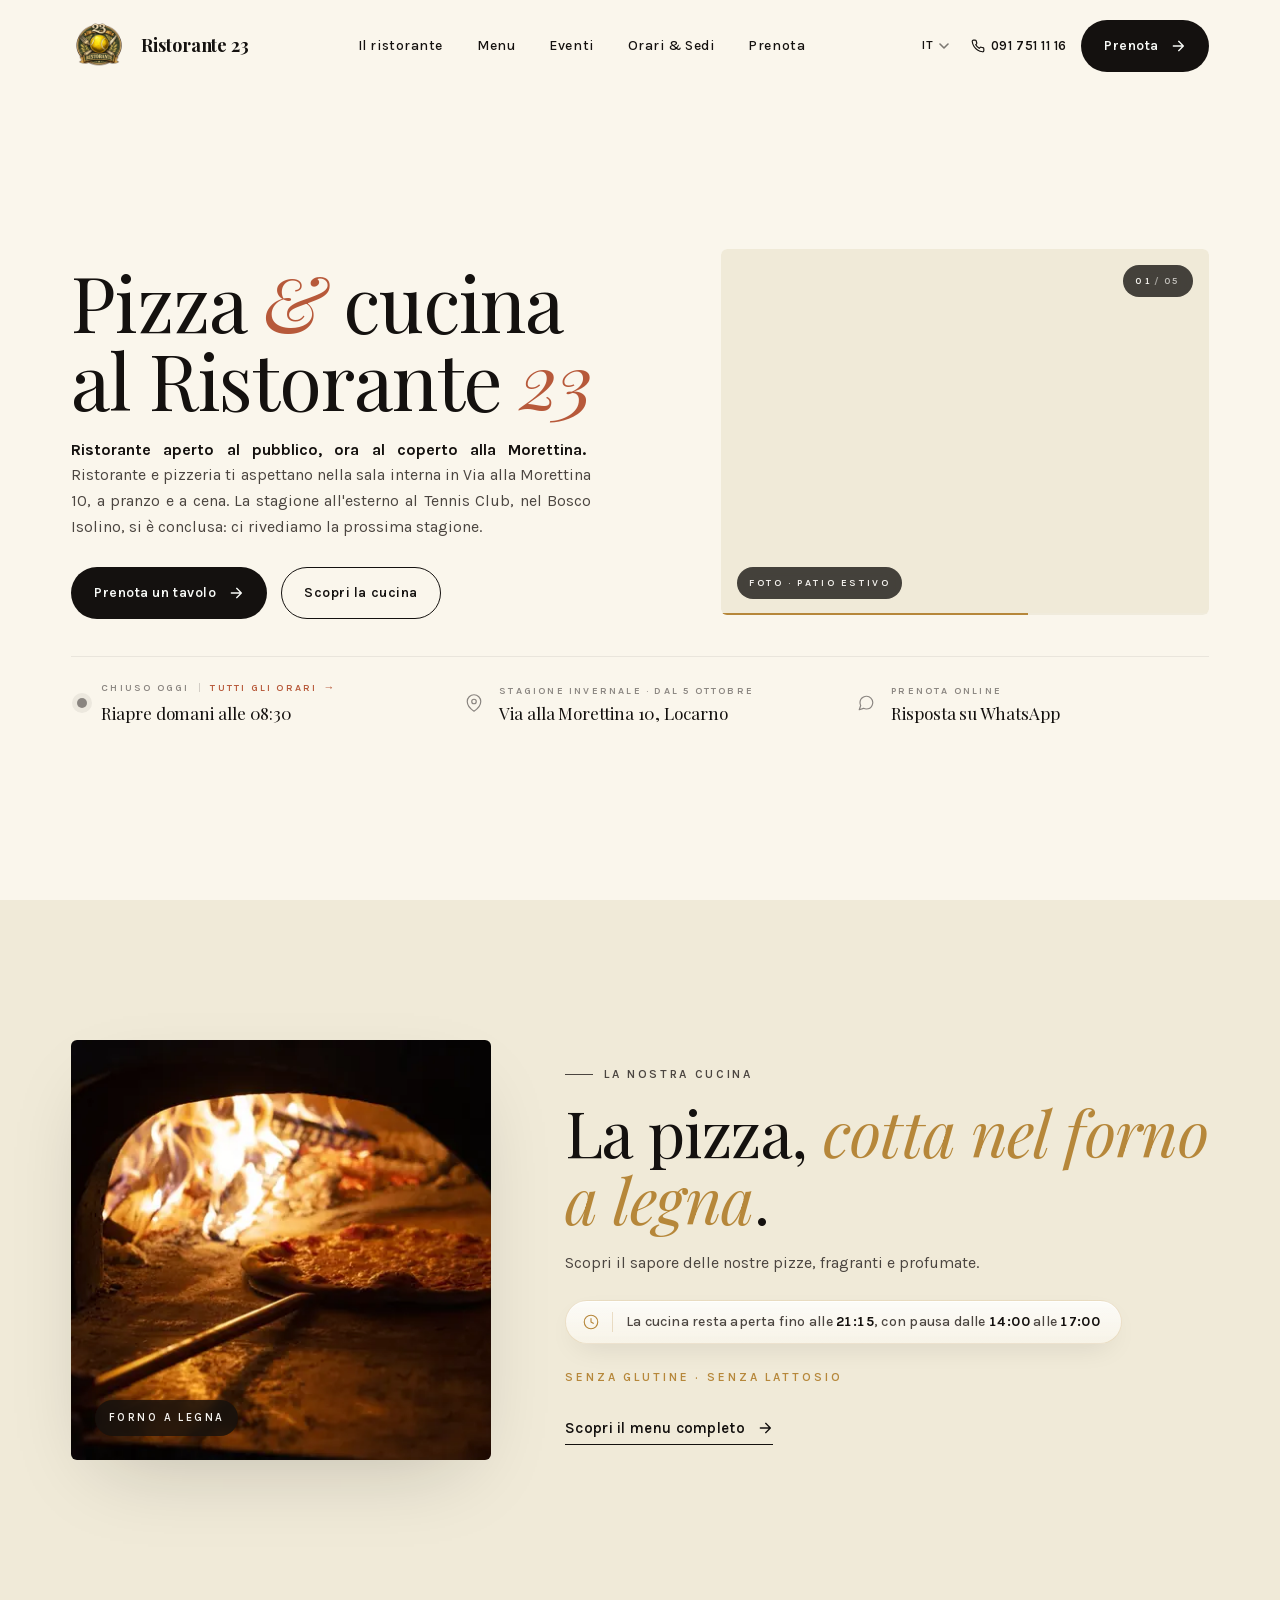
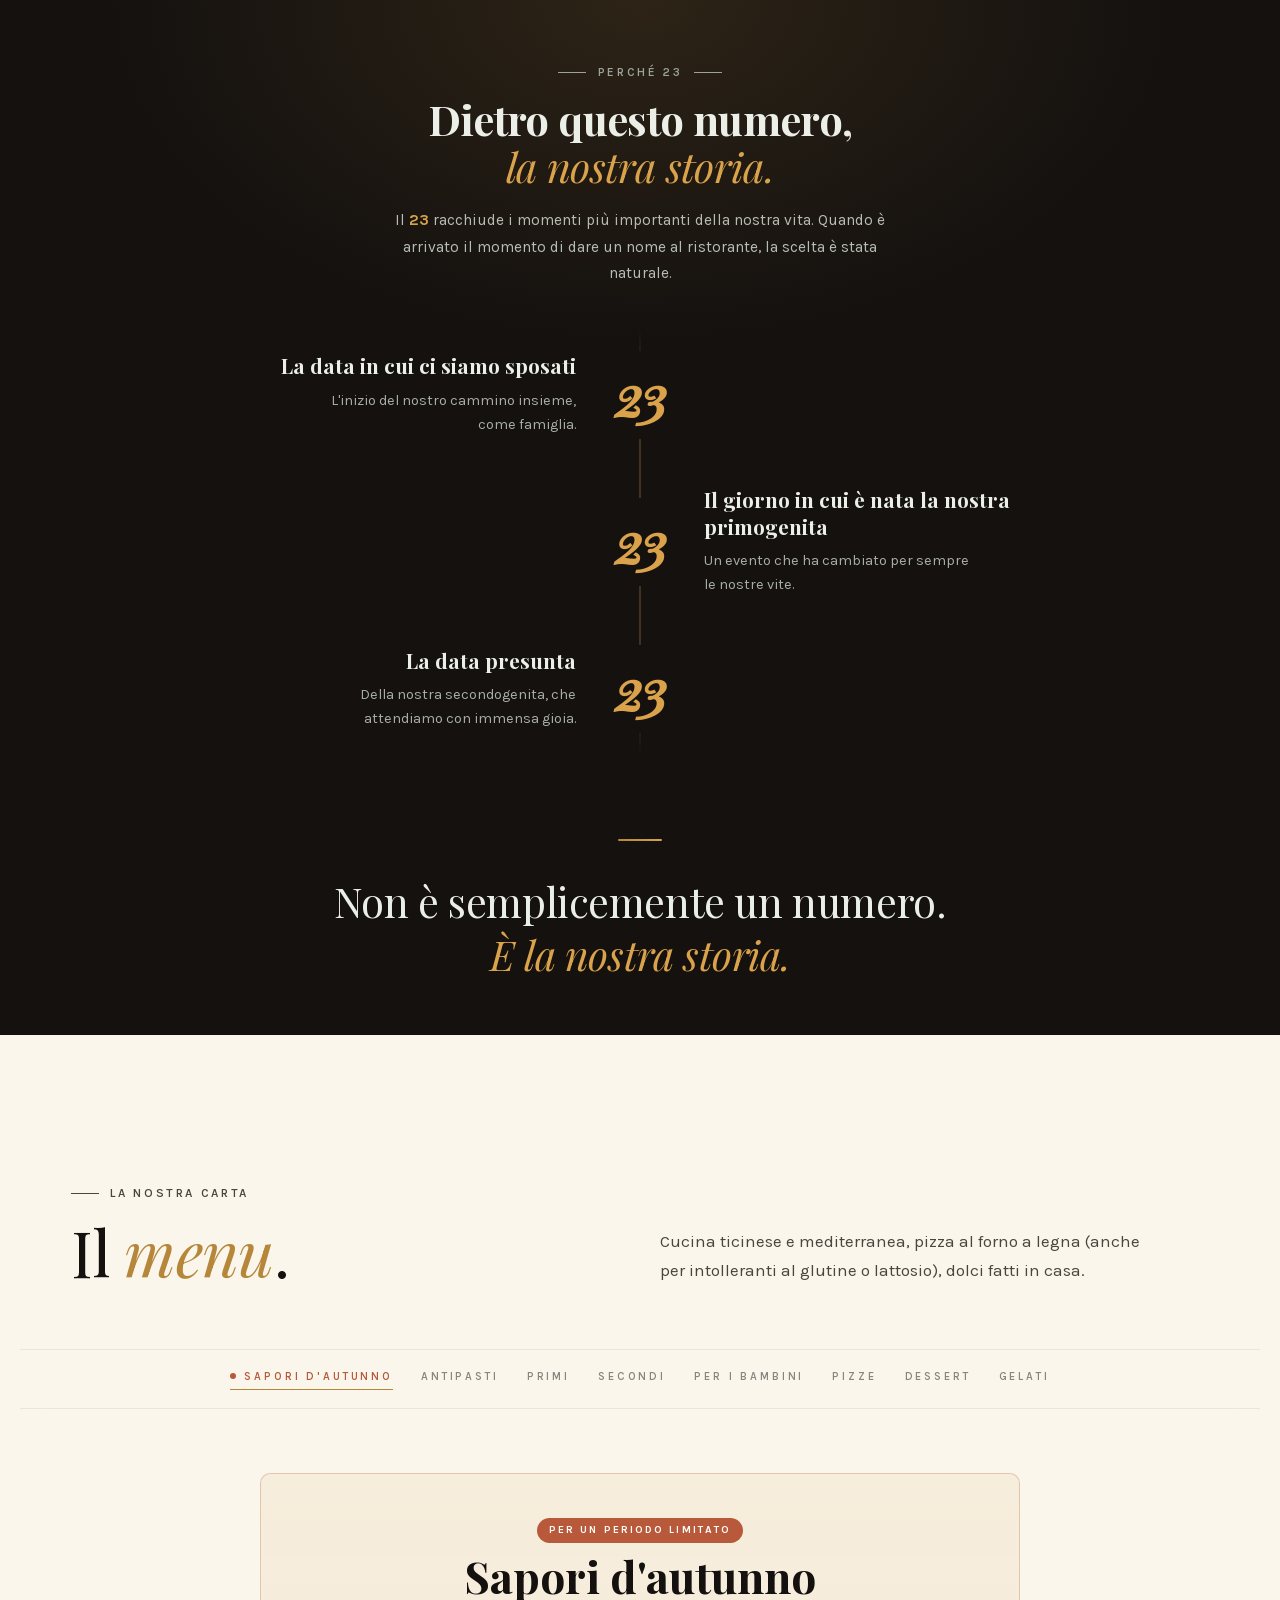
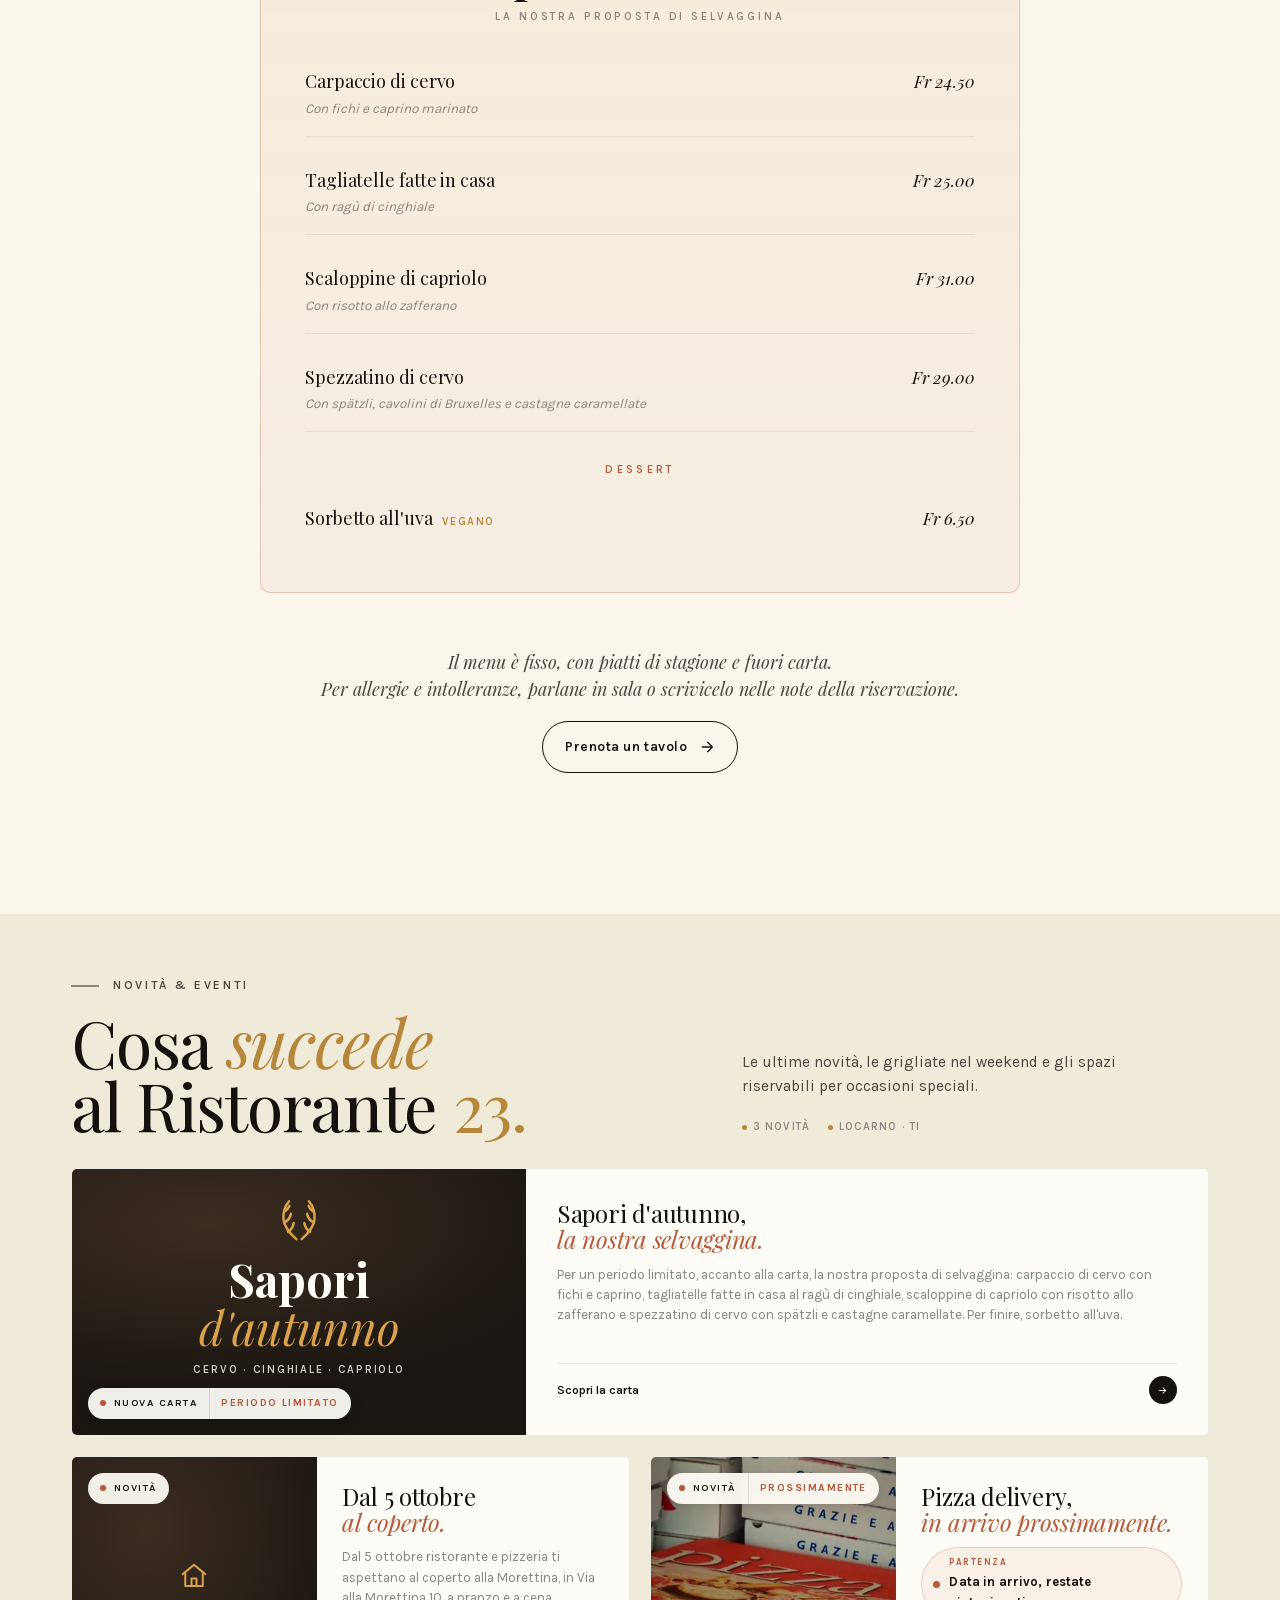
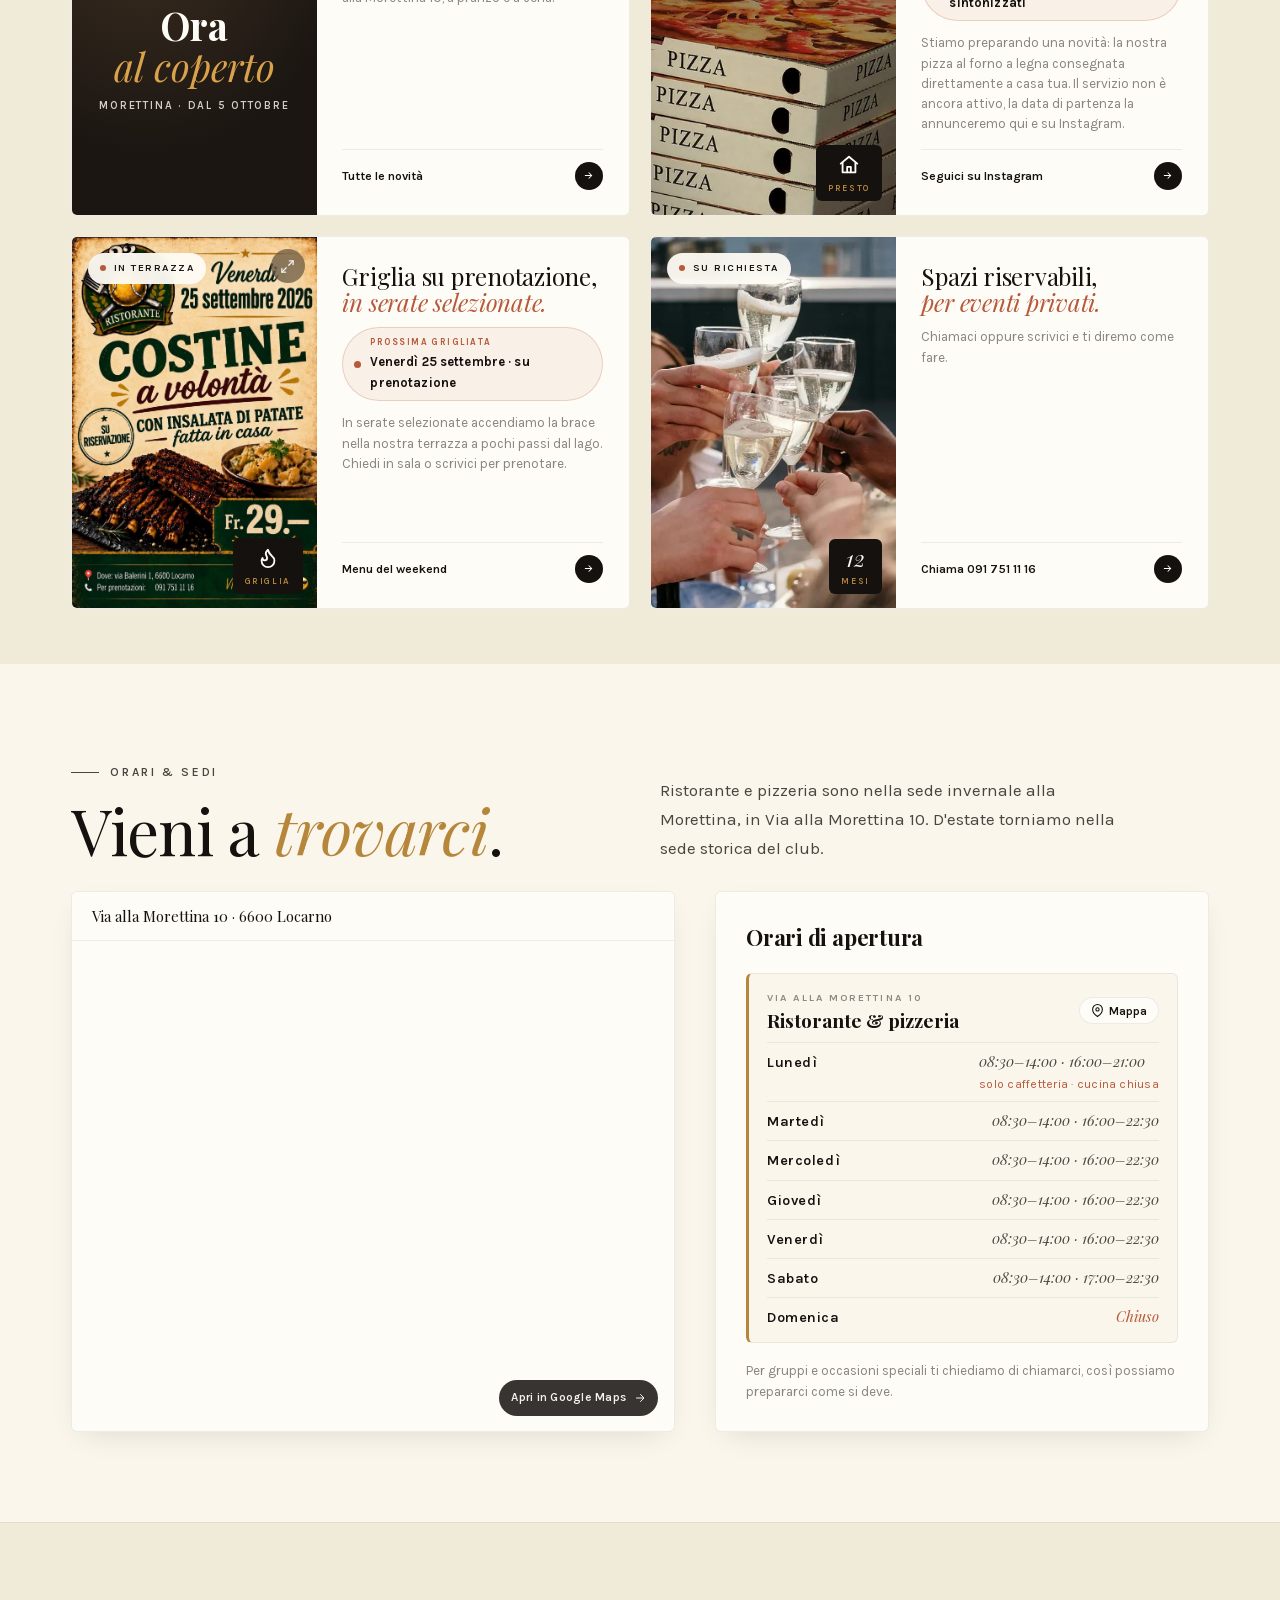
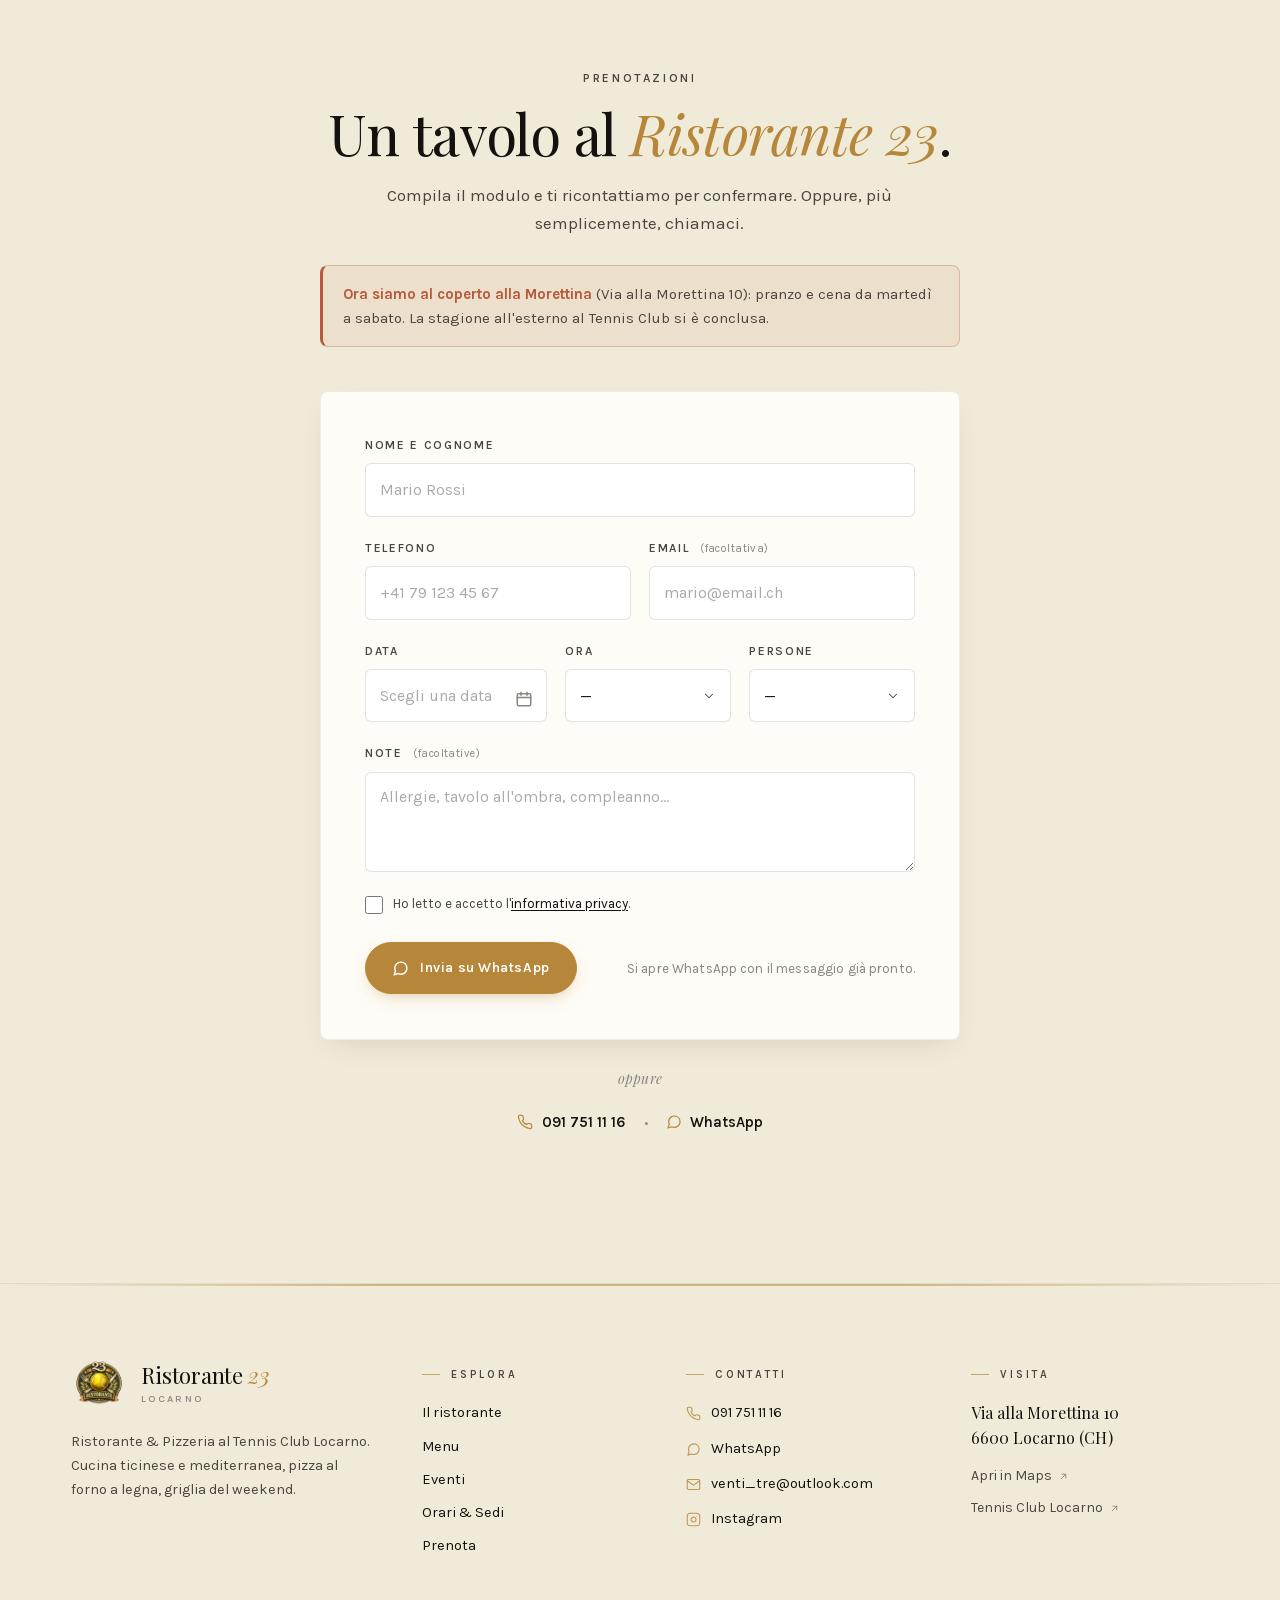
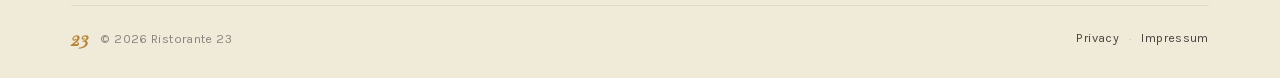
==== commit 487711fa: "Barra in cima: orari di oggi dinamici (aperto ora/chiuso/riapre) con link a tutti gli orari Co-Autho" ====
--- a/index.html
+++ b/index.html
@@ -1271,6 +1271,72 @@
 
     .strip-item a:hover {
       border-bottom-color: var(--ink);
+    }
+
+    /* Orari di oggi: stato aperto/chiuso; tutto il blocco porta agli orari */
+    .strip-item__icon.is-live.is-closed {
+      background: var(--ink-mute);
+      box-shadow: 0 0 0 5px rgba(20, 17, 15, .06);
+      animation: none;
+    }
+
+    .strip-item__icon.is-live.is-later {
+      background: var(--gold);
+      box-shadow: 0 0 0 5px rgba(182, 135, 58, .16);
+      animation: none;
+    }
+
+    a.strip-item--today,
+    a.strip-item--today:hover {
+      border-bottom: 0;
+      color: inherit;
+    }
+
+    .today-head {
+      display: flex !important;
+      align-items: center;
+      flex-wrap: wrap;
+      gap: 0 10px;
+    }
+
+    .today-more {
+      display: inline-flex;
+      align-items: center;
+      gap: 10px;
+      color: var(--clay);
+      transition: color .2s var(--ease-out);
+    }
+
+    .today-more::before {
+      content: "";
+      width: 1px;
+      height: 9px;
+      background: currentColor;
+      opacity: .35;
+      color: var(--ink-mute);
+    }
+
+    .today-more::after {
+      content: "→";
+      letter-spacing: 0;
+      font-size: 11px;
+      margin-left: -4px;
+      transition: transform .25s var(--ease-out);
+    }
+
+    .strip-item--today .today-times {
+      display: inline-block;
+      background: linear-gradient(currentColor, currentColor) 0 100% / 0 1px no-repeat;
+      transition: background-size .35s var(--ease-out);
+    }
+
+    .strip-item--today:hover .today-times,
+    .strip-item--today:focus-visible .today-times {
+      background-size: 100% 1px;
+    }
+
+    .strip-item--today:hover .today-more::after {
+      transform: translateX(3px);
     }
 
     @media (max-width: 1024px) {
@@ -4849,13 +4915,14 @@
         </div>
 
         <div class="hero__strip">
-          <div class="strip-item">
+          <a class="strip-item strip-item--today" href="#informazioni" id="todayHours">
             <span class="strip-item__icon is-live" aria-hidden="true"></span>
             <div>
-              <small data-i18n="hero.strip.openLabel">Aperto oggi</small>
-              <strong>08:30 — 22:30</strong>
+              <small class="today-head"><span class="today-label">Oggi</span><span class="today-more"
+                  data-i18n="hero.strip.allHours">Tutti gli orari</span></small>
+              <strong class="today-times">08:30–14:00 · 16:00–22:30</strong>
             </div>
-          </div>
+          </a>
           <div class="strip-item">
             <span class="strip-item__icon" aria-hidden="true">
               <svg viewBox="0 0 24 24" fill="none" stroke="currentColor" stroke-width="1.6" stroke-linecap="round"
@@ -6592,7 +6659,7 @@
           'hero.bookBtn': 'Tisch reservieren',
           'hero.discoverBtn': 'Unsere Küche entdecken',
           'hero.photoTag': 'Foto · Sommerterrasse',
-          'hero.strip.openLabel': 'Heute geöffnet',
+          'hero.strip.allHours': 'Alle Öffnungszeiten',
           'hero.strip.seasonLabel': 'Wintersaison · ab 5. Oktober',
           'hero.notice.title': 'Jetzt finden Sie uns drinnen, an der Morettina',
           'hero.notice.p1': 'Restaurant & Pizzeria',
@@ -6898,7 +6965,7 @@
           'hero.bookBtn': 'Book a table',
           'hero.discoverBtn': 'Discover our kitchen',
           'hero.photoTag': 'Photo · Summer terrace',
-          'hero.strip.openLabel': 'Open today',
+          'hero.strip.allHours': 'All opening hours',
           'hero.strip.seasonLabel': 'Winter season · from 5 October',
           'hero.notice.title': 'You\'ll now find us indoors, at the Morettina',
           'hero.notice.p1': 'Restaurant & pizzeria',
@@ -7386,6 +7453,82 @@
         });
       })();
 
+      // Orari di oggi in cima (ora di Locarno): aperto ora / più tardi / chiuso
+      (function () {
+        var box = document.getElementById('todayHours');
+        if (!box) return;
+        var dot = box.querySelector('.strip-item__icon');
+        var label = box.querySelector('.today-label');
+        var times = box.querySelector('.today-times');
+        // minuti dalla mezzanotte; 0 = domenica
+        var HOURS = {
+          0: [],
+          1: [[510, 840], [960, 1260]],
+          2: [[510, 840], [960, 1350]],
+          3: [[510, 840], [960, 1350]],
+          4: [[510, 840], [960, 1350]],
+          5: [[510, 840], [960, 1350]],
+          6: [[510, 840], [1020, 1350]]
+        };
+        var TXT = {
+          it: { openNow: 'Aperto ora', today: 'Oggi', closedNow: 'Chiuso ora', closedToday: 'Chiuso oggi', cafe: 'solo caffetteria',
+            at: 'Riapre alle {t}', tomorrow: 'Riapre domani alle {t}', day: 'Riapre {d} alle {t}' },
+          de: { openNow: 'Jetzt geöffnet', today: 'Heute', closedNow: 'Jetzt geschlossen', closedToday: 'Heute geschlossen', cafe: 'nur Caffetteria',
+            at: 'Öffnet wieder um {t}', tomorrow: 'Öffnet morgen um {t}', day: 'Öffnet {d} um {t}' },
+          en: { openNow: 'Open now', today: 'Today', closedNow: 'Closed now', closedToday: 'Closed today', cafe: 'café only',
+            at: 'Reopens at {t}', tomorrow: 'Reopens tomorrow at {t}', day: 'Reopens {d} at {t}' }
+        };
+        var DAYS = {
+          it: ['domenica', 'lunedì', 'martedì', 'mercoledì', 'giovedì', 'venerdì', 'sabato'],
+          de: ['Sonntag', 'Montag', 'Dienstag', 'Mittwoch', 'Donnerstag', 'Freitag', 'Samstag'],
+          en: ['Sunday', 'Monday', 'Tuesday', 'Wednesday', 'Thursday', 'Friday', 'Saturday']
+        };
+        function fmt(m) { return String(Math.floor(m / 60)).padStart(2, '0') + ':' + String(m % 60).padStart(2, '0'); }
+        function nowInLocarno() {
+          var parts = {};
+          new Intl.DateTimeFormat('en-GB', { timeZone: 'Europe/Zurich', weekday: 'short', hour: '2-digit', minute: '2-digit', hourCycle: 'h23' })
+            .formatToParts(new Date()).forEach(function (p) { parts[p.type] = p.value; });
+          var wd = ['Sun', 'Mon', 'Tue', 'Wed', 'Thu', 'Fri', 'Sat'].indexOf(parts.weekday);
+          return { day: wd, min: (+parts.hour) * 60 + (+parts.minute) };
+        }
+        function render() {
+          var lang = window.__t23Lang || 'it';
+          var t = TXT[lang] || TXT.it, days = DAYS[lang] || DAYS.it;
+          var n = nowInLocarno(), slots = HOURS[n.day];
+          var openSlot = null, nextSlot = null;
+          slots.forEach(function (s) {
+            if (n.min >= s[0] && n.min < s[1]) openSlot = s;
+            else if (!nextSlot && n.min < s[0]) nextSlot = s;
+          });
+          var cafe = n.day === 1 ? ' · ' + t.cafe : '';
+          var todayTimes = slots.map(function (s) { return fmt(s[0]) + '–' + fmt(s[1]); }).join(' · ');
+          dot.classList.remove('is-closed', 'is-later');
+          if (openSlot) {
+            label.textContent = t.openNow + cafe;
+            times.textContent = todayTimes;
+          } else if (nextSlot && n.min < slots[0][0]) {
+            label.textContent = t.today + cafe;
+            times.textContent = todayTimes;
+            dot.classList.add('is-later');
+          } else if (nextSlot) {
+            label.textContent = t.closedNow;
+            times.textContent = t.at.replace('{t}', fmt(nextSlot[0]));
+            dot.classList.add('is-closed');
+          } else {
+            // chiuso per oggi: cerca il prossimo giorno di apertura
+            var d = n.day, add = 0;
+            do { d = (d + 1) % 7; add++; } while (!HOURS[d].length);
+            label.textContent = slots.length ? t.closedNow : t.closedToday;
+            var at = fmt(HOURS[d][0][0]);
+            times.textContent = add === 1 ? t.tomorrow.replace('{t}', at) : t.day.replace('{d}', days[d]).replace('{t}', at);
+            dot.classList.add('is-closed');
+          }
+        }
+        render();
+        setInterval(render, 60000);
+        new MutationObserver(render).observe(document.documentElement, { attributes: true, attributeFilter: ['lang'] });
+      })();
+
       // Avviso invernale in alto: sparisce dal 1° novembre
       (function () {
         var hero = document.getElementById('heroNotice');
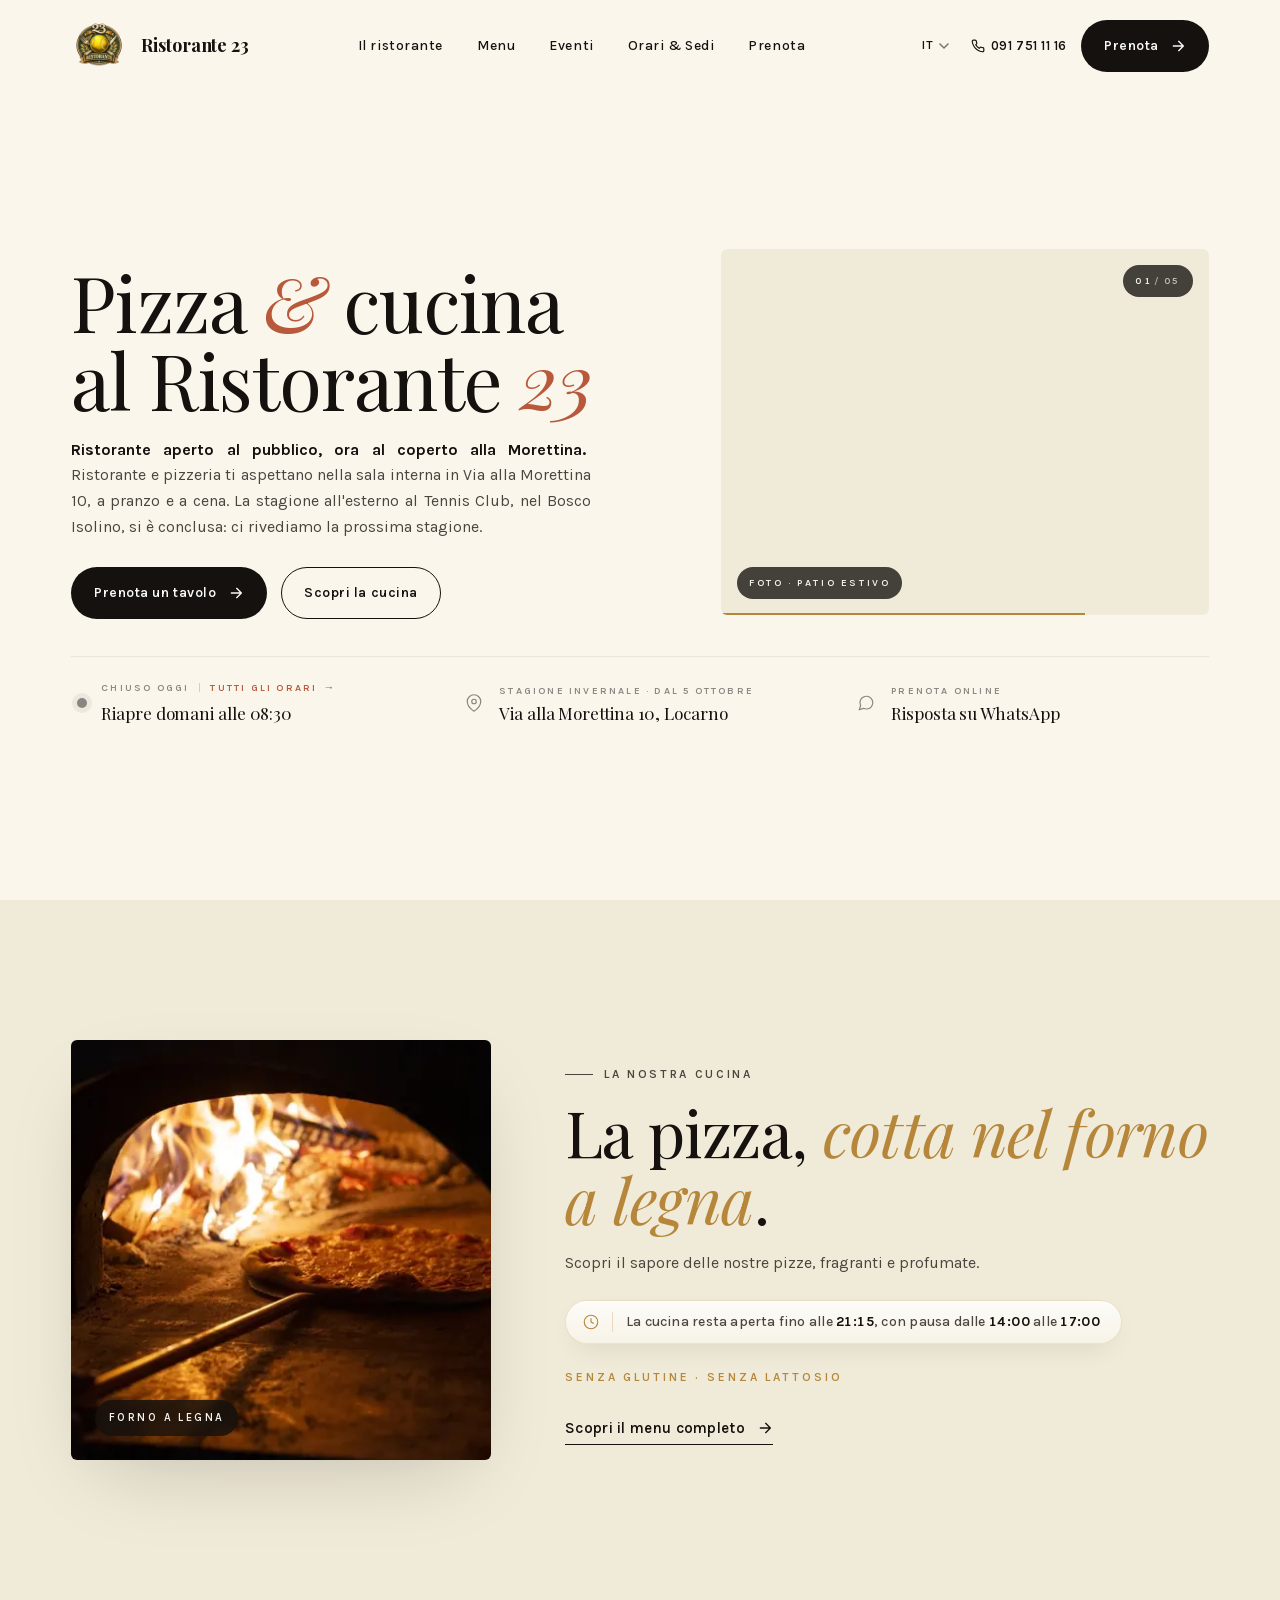
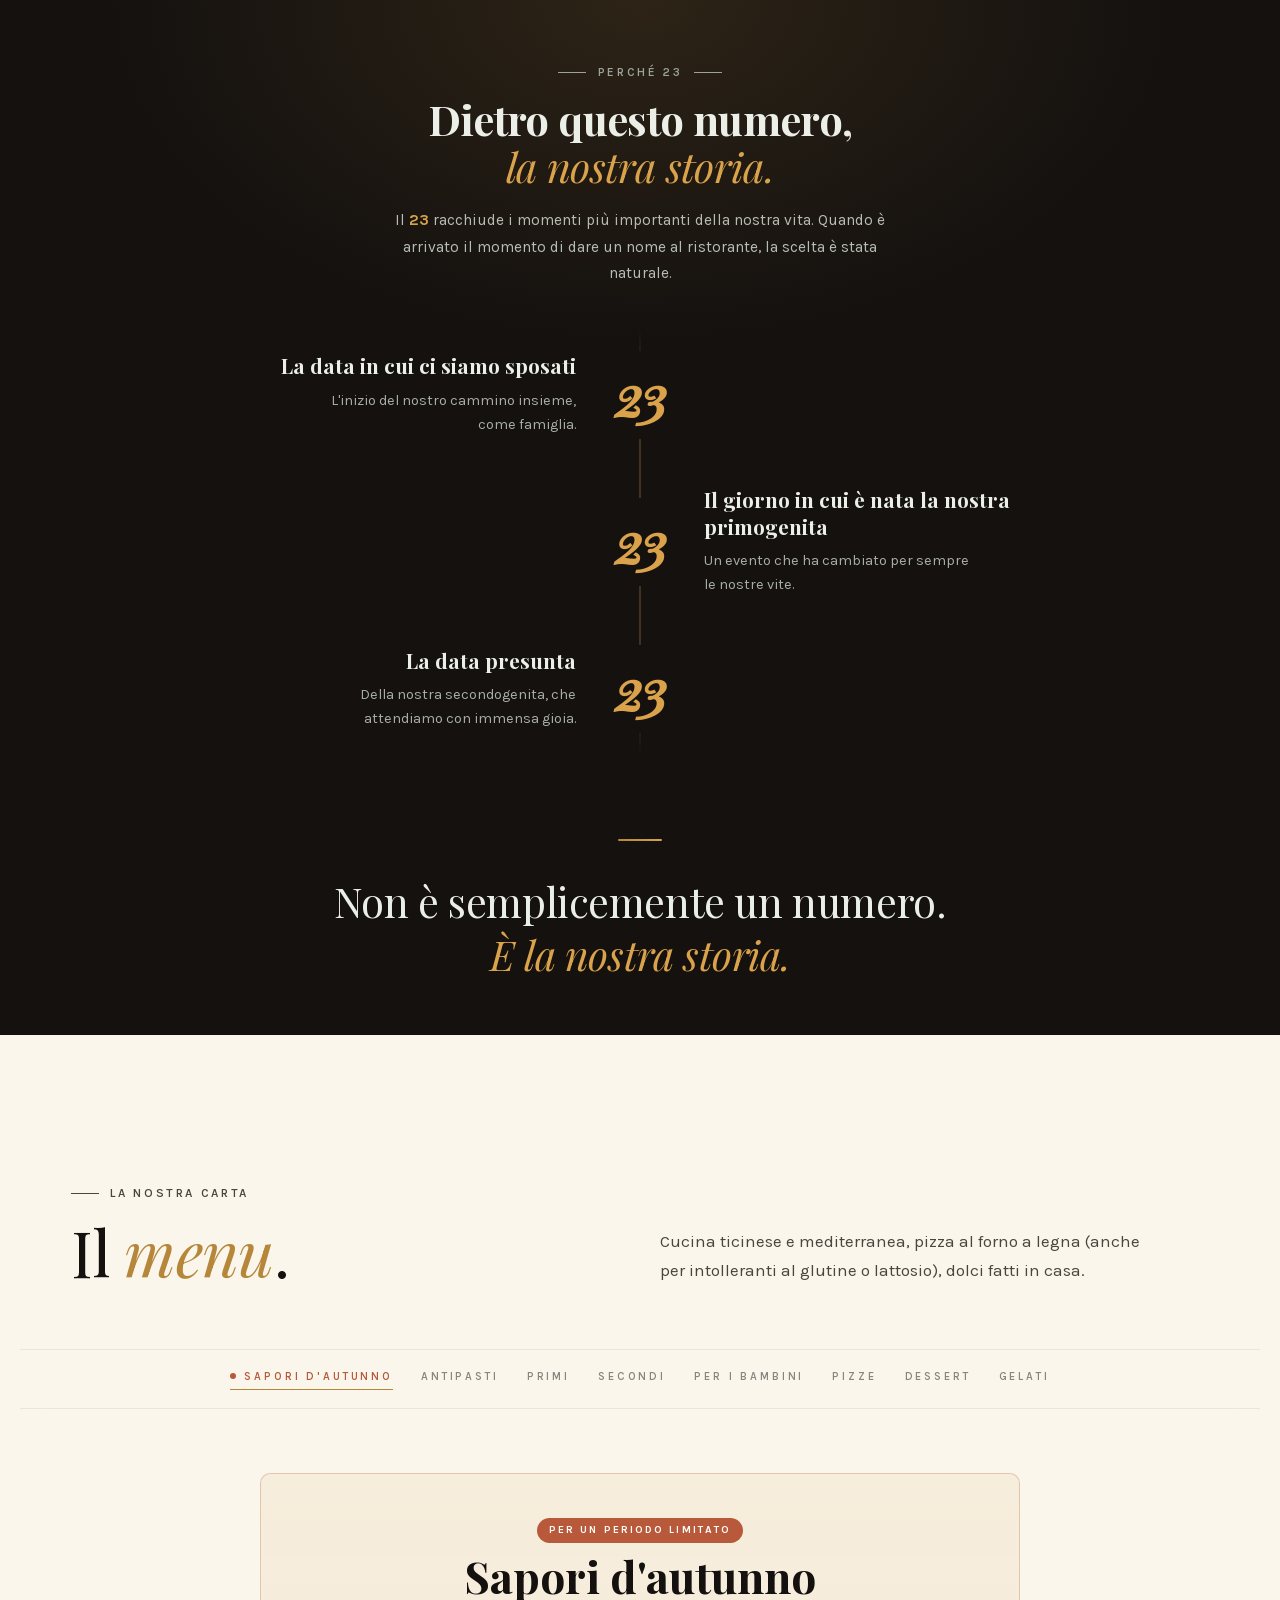
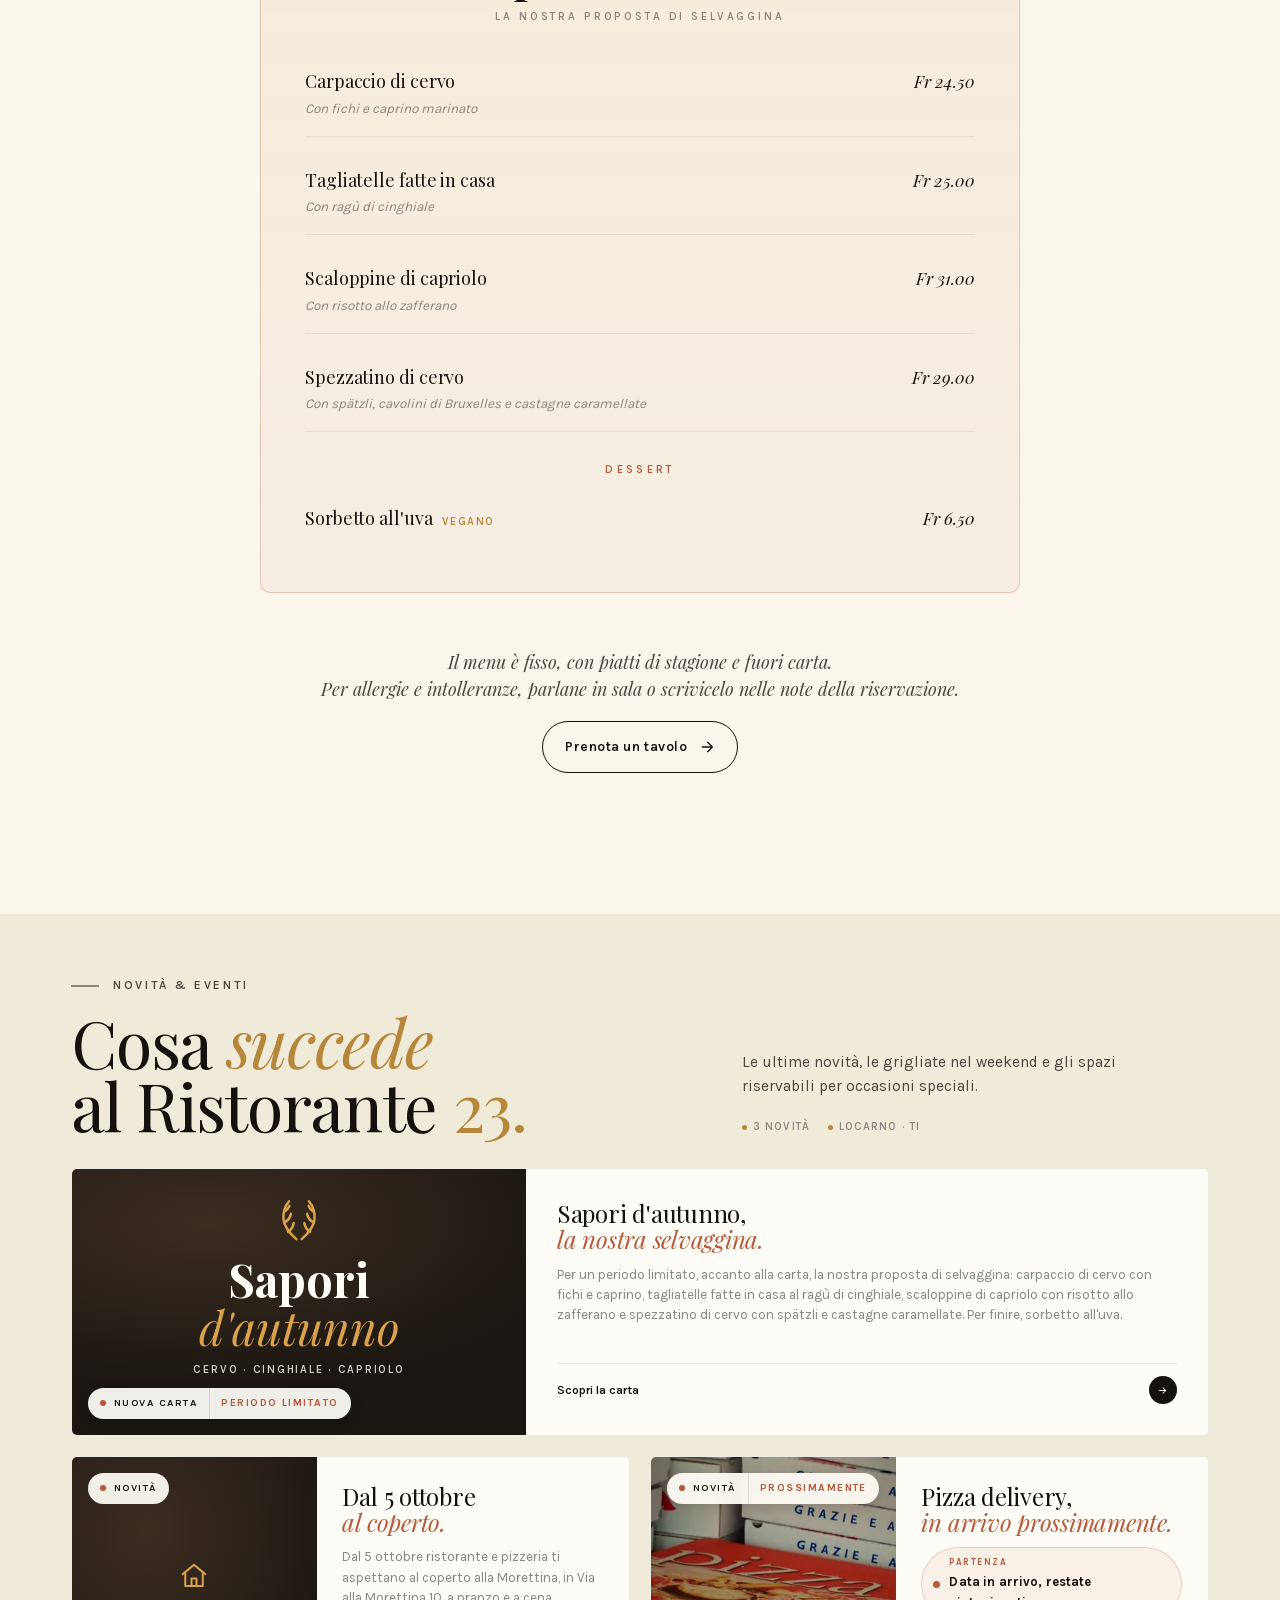
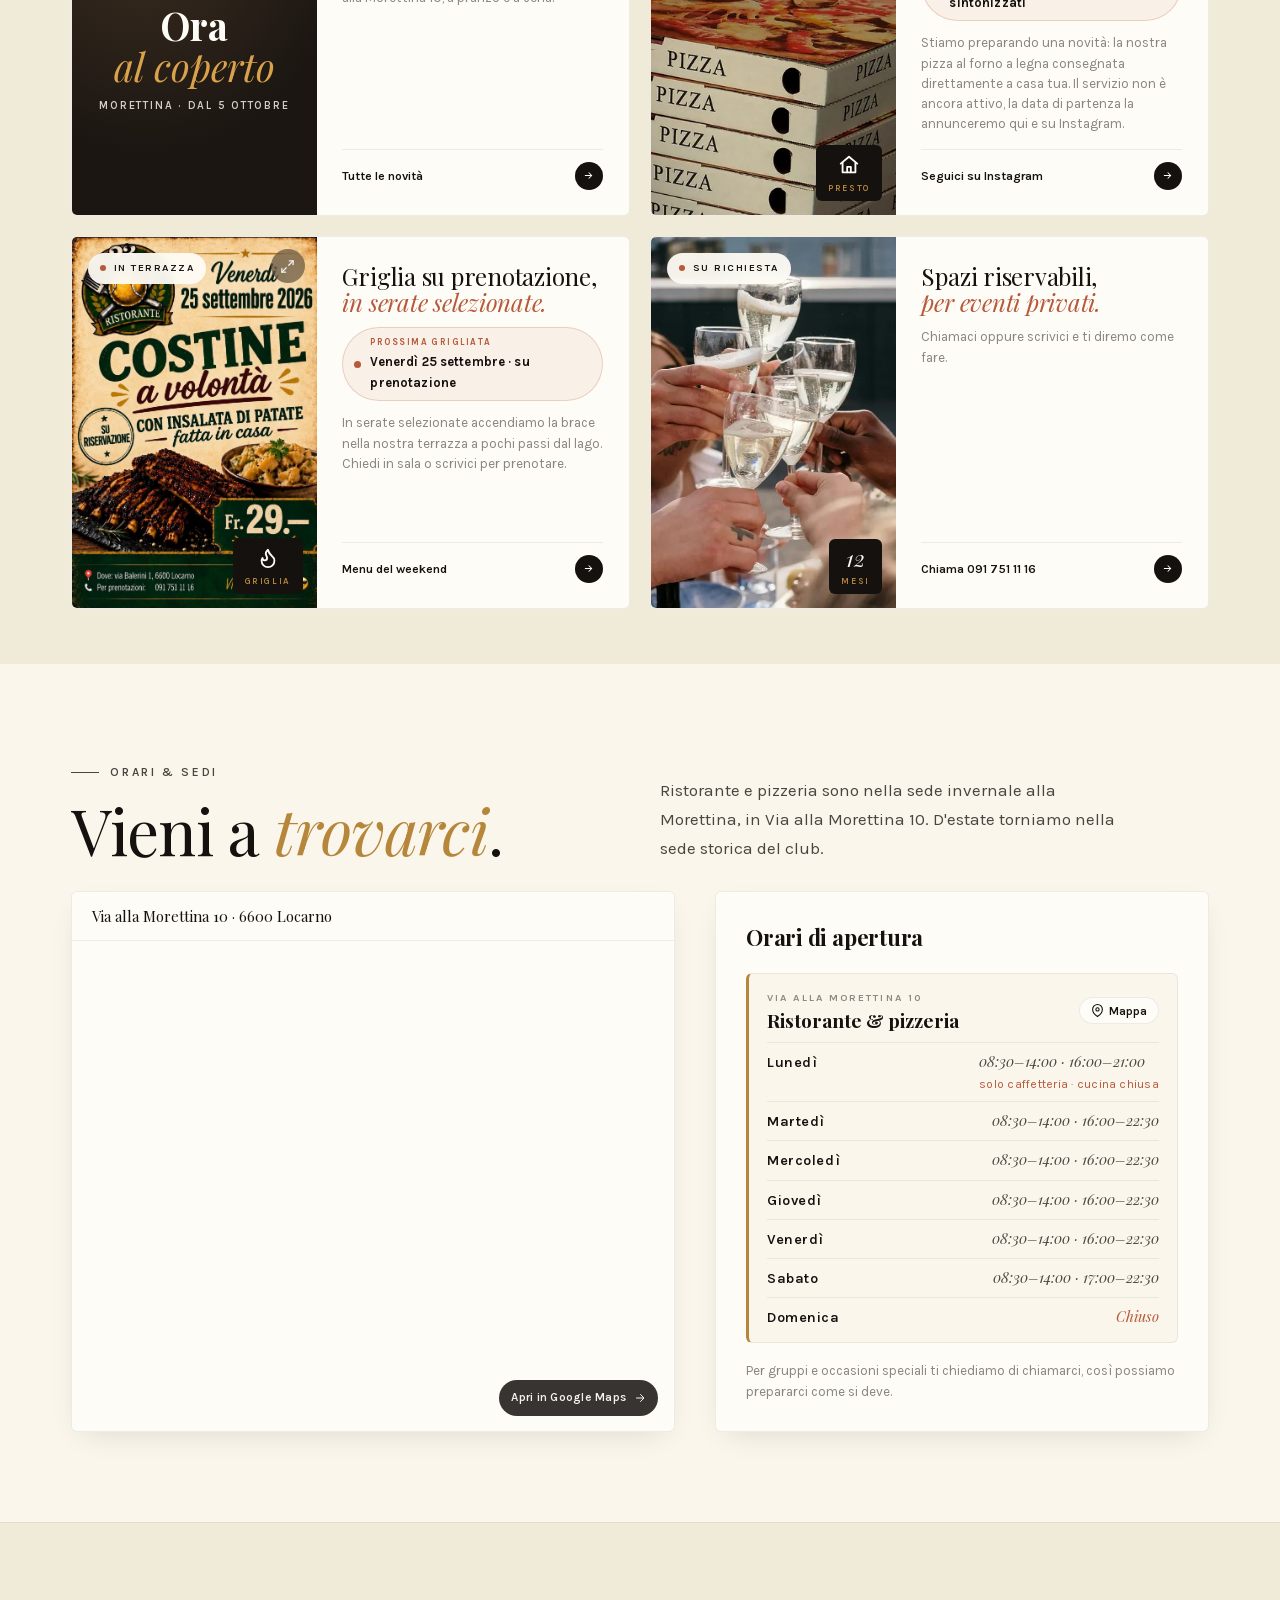
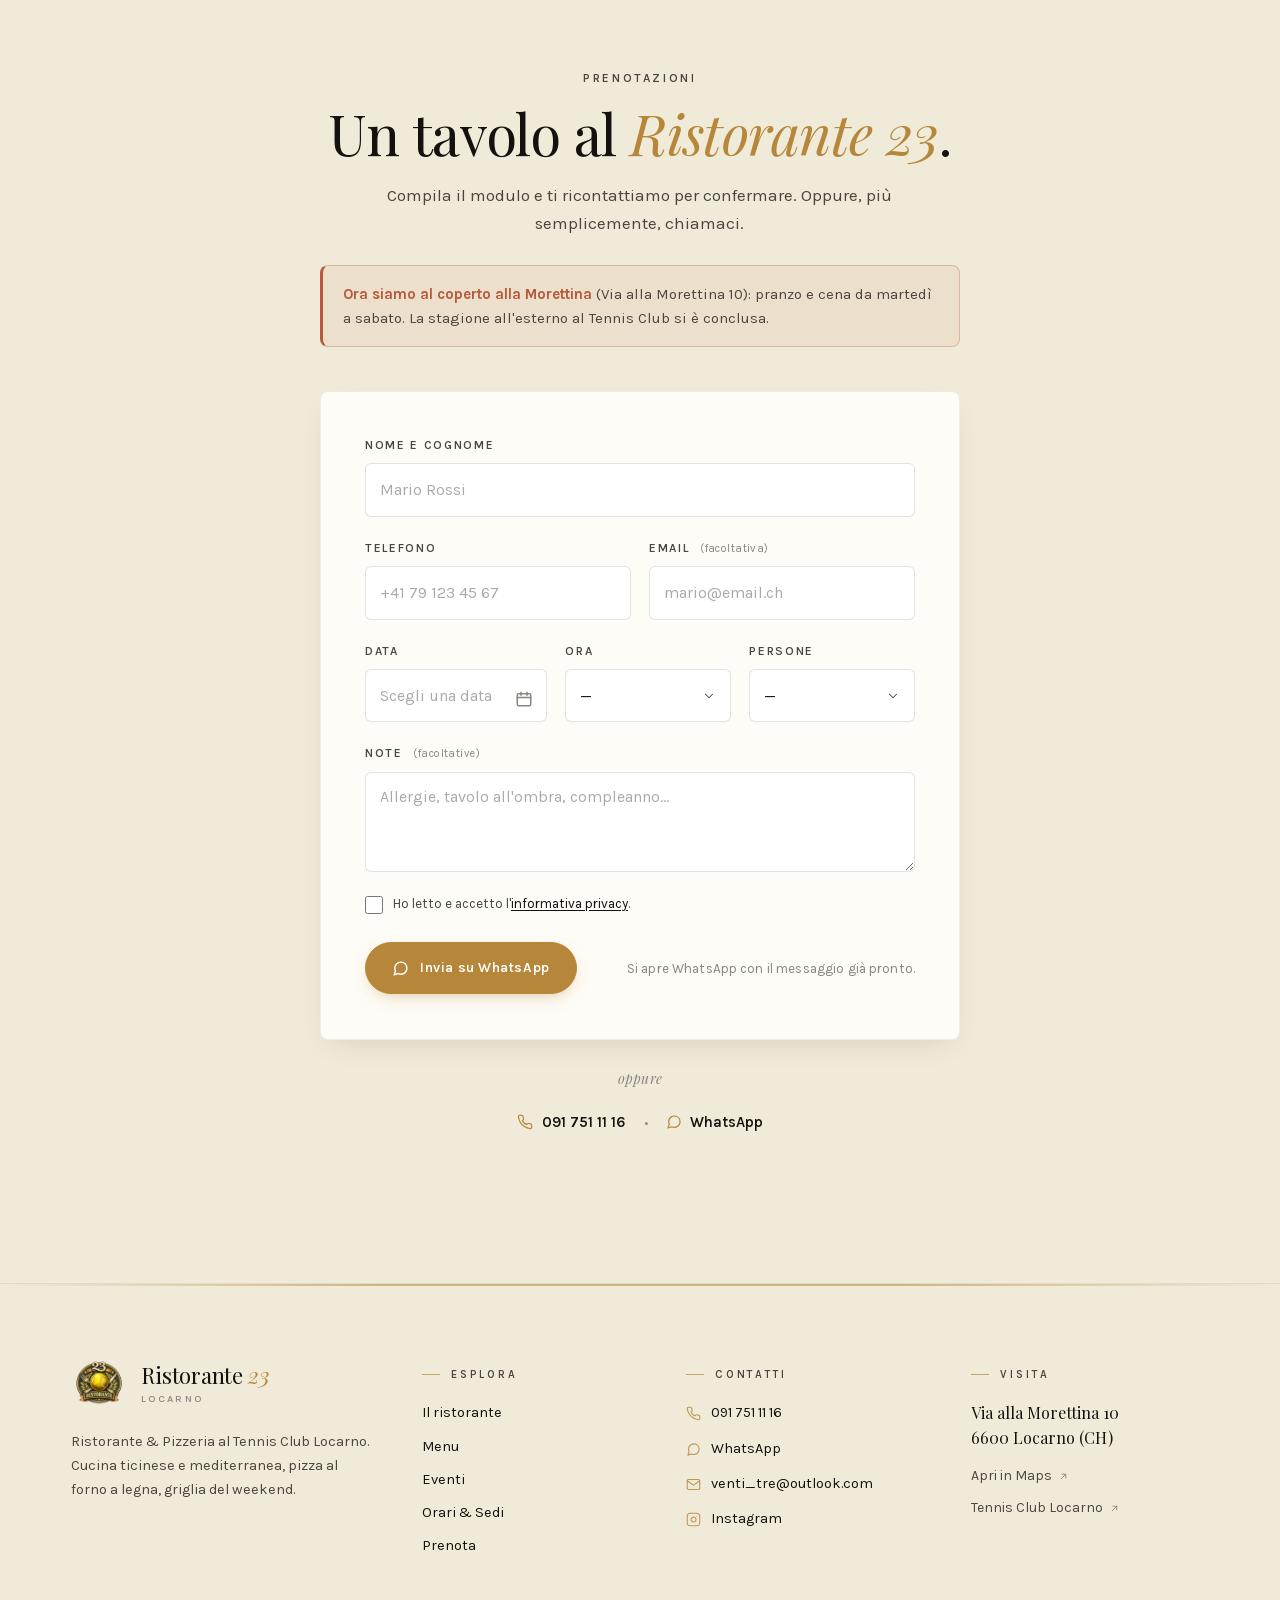
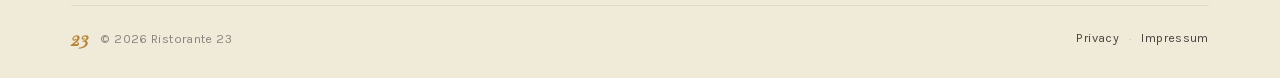
==== commit d80a3cc8: "Menu mobile: schede con margini laterali; novità: riquadro grafico Sapori d'autunno al posto della f" ====
--- a/index.html
+++ b/index.html
@@ -4037,9 +4037,13 @@
     @media (max-width: 768px) {
       .menu__nav {
         top: 72px;
-        gap: 18px;
-        padding: 14px 0;
+        gap: 12px 16px;
+        padding: 14px var(--gutter);
         margin-bottom: 48px;
+      }
+
+      .menu__nav a {
+        letter-spacing: .18em;
       }
 
       .menu-row {
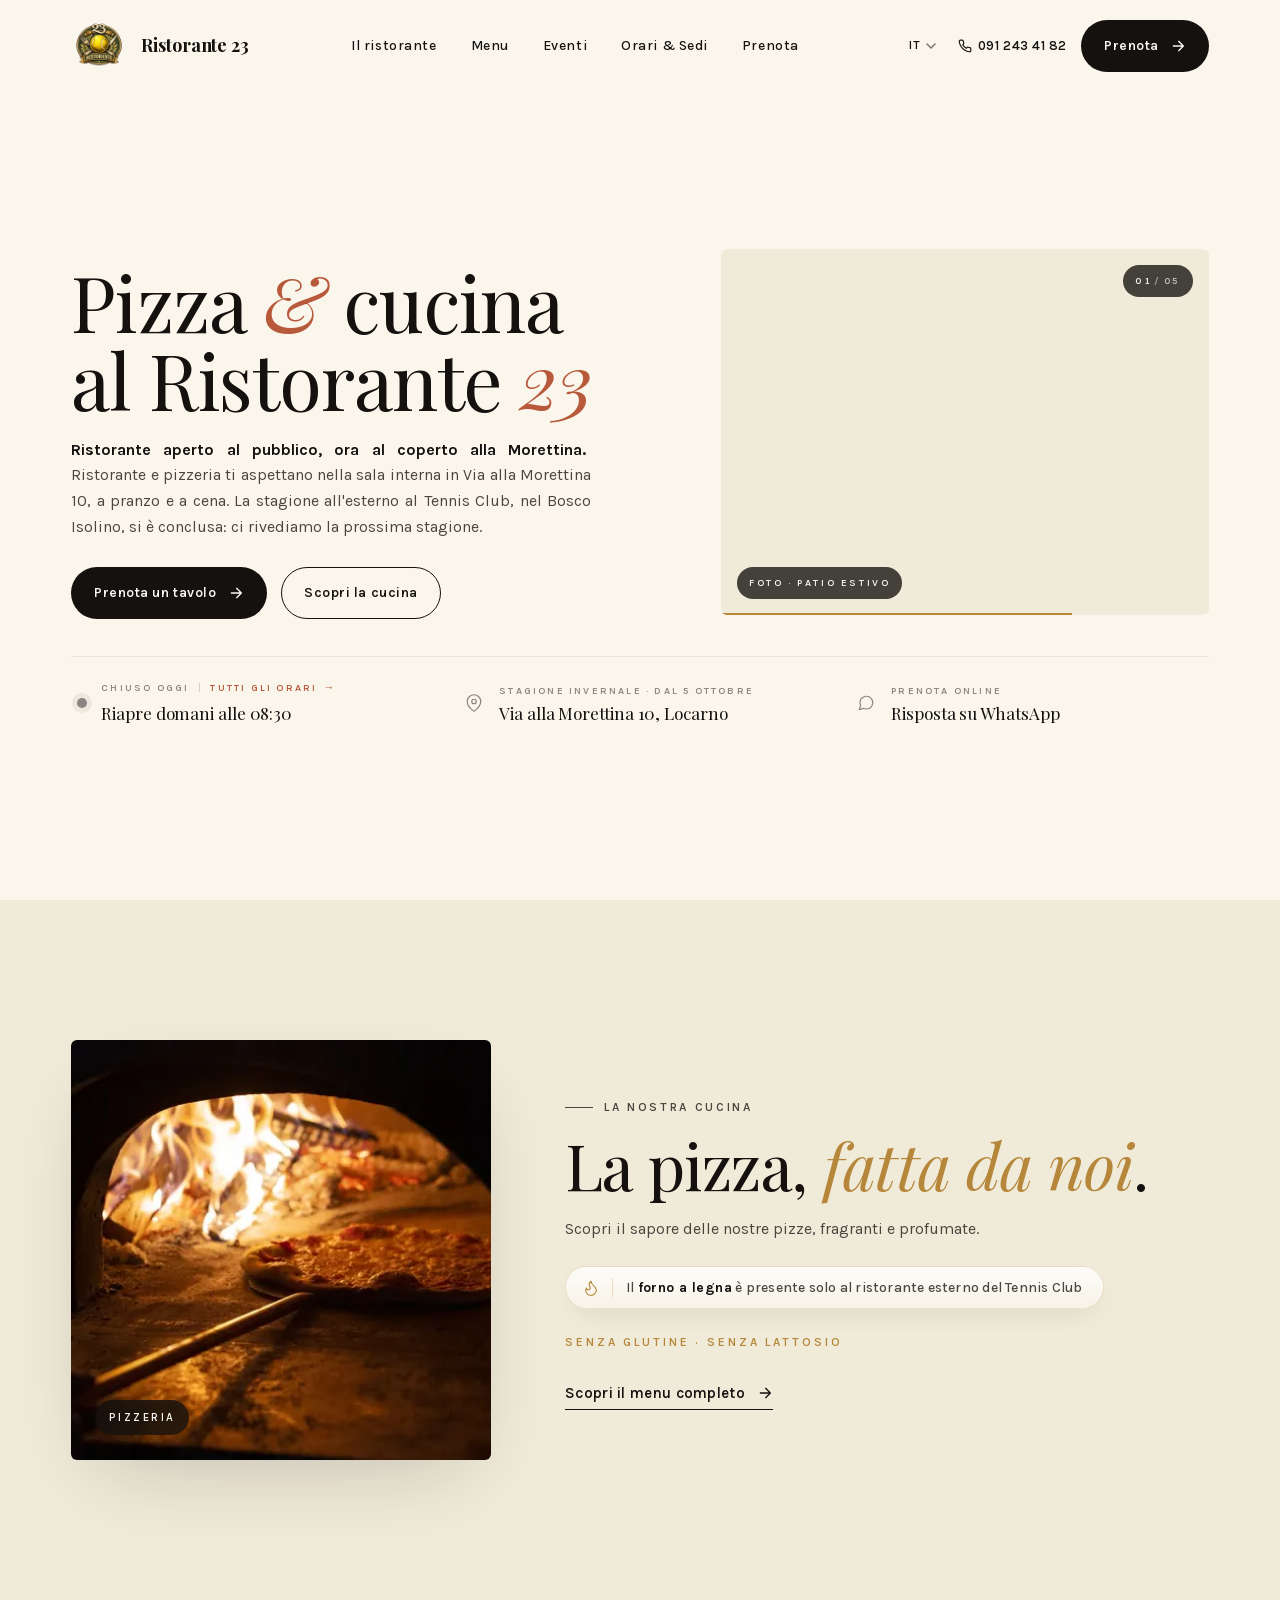
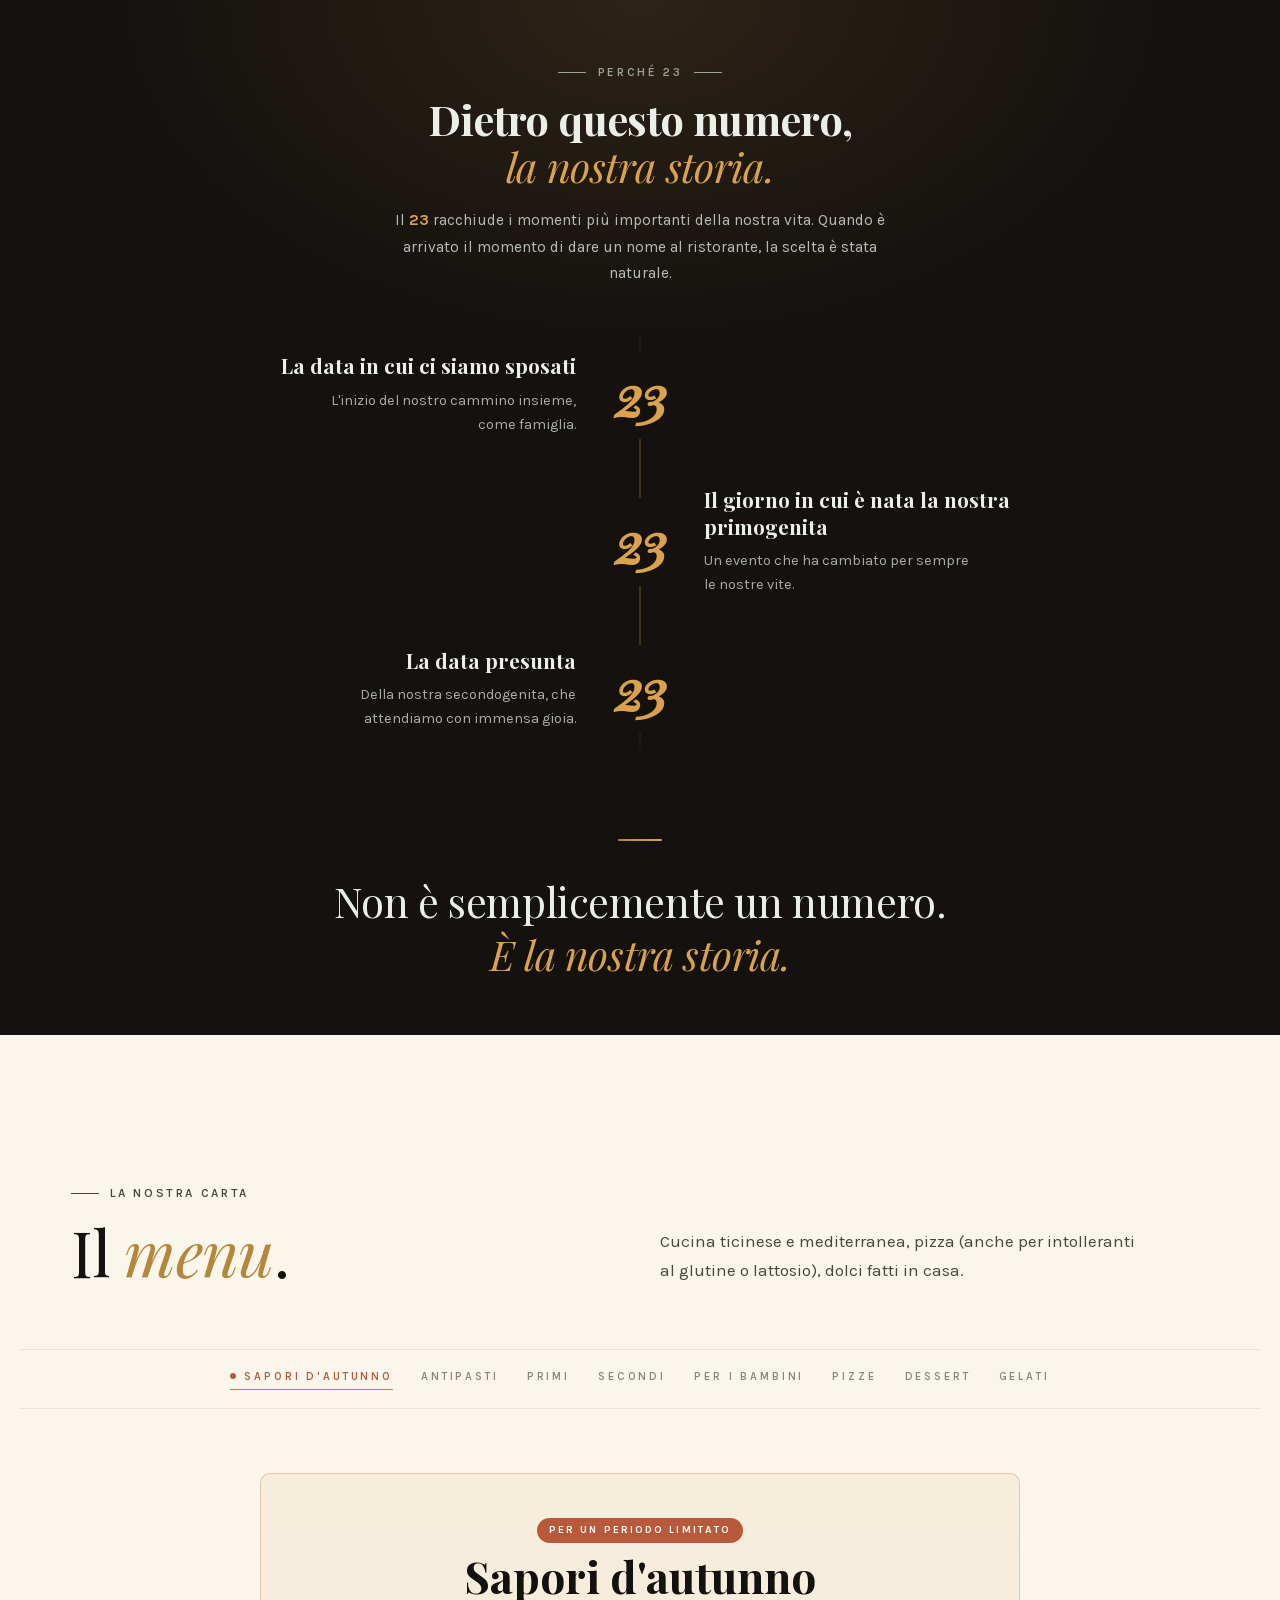
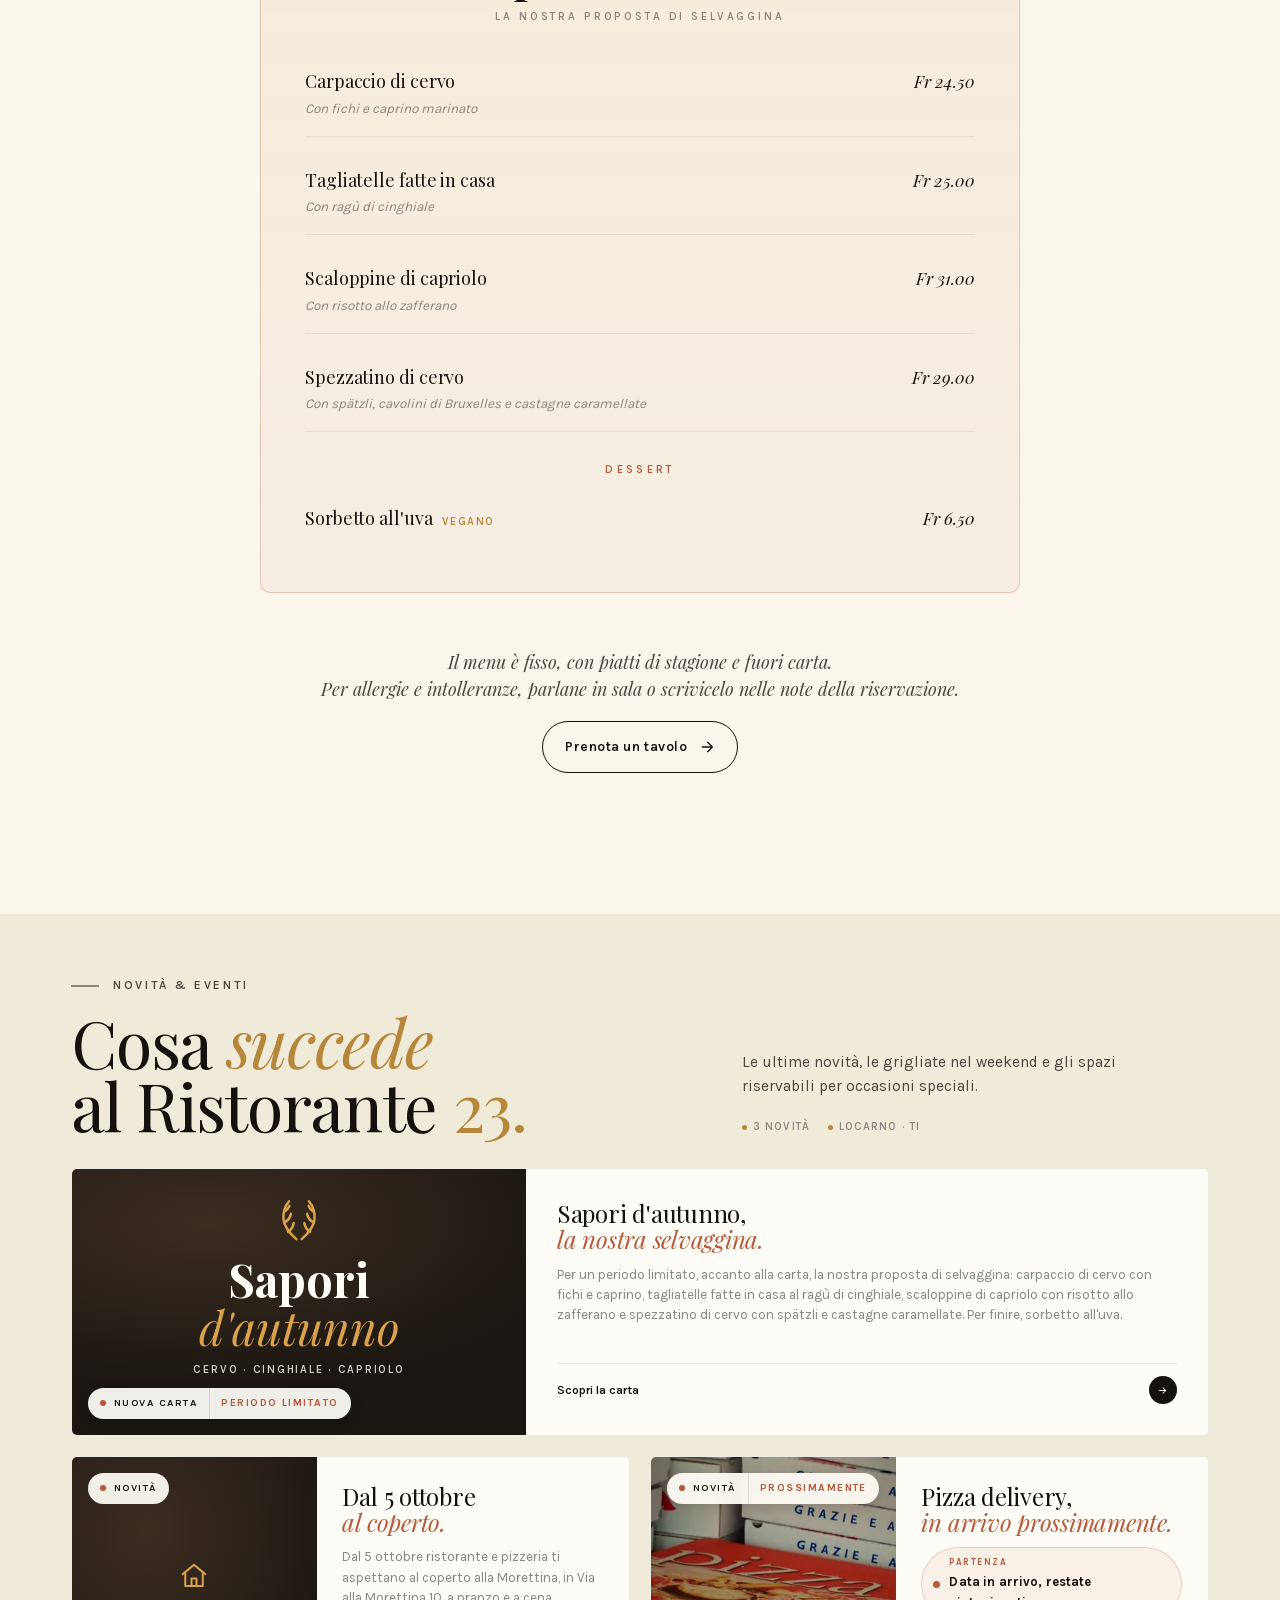
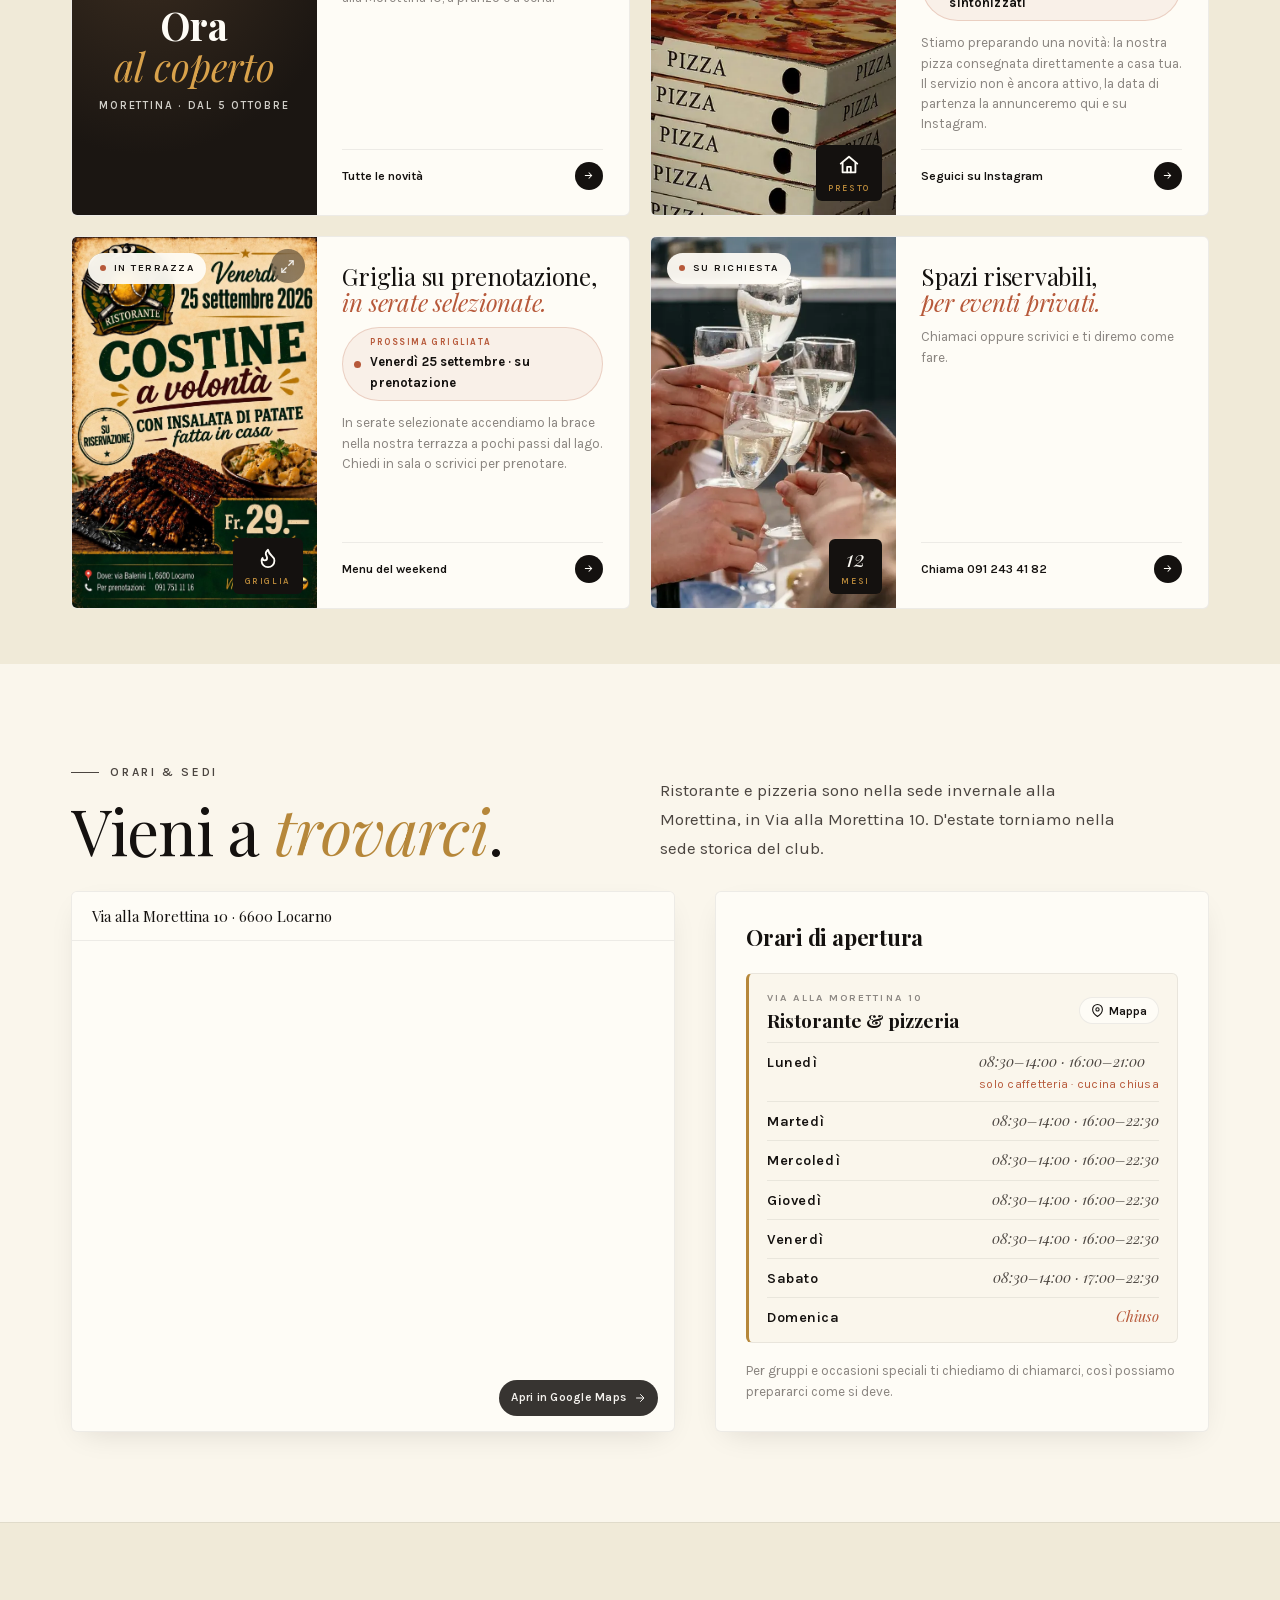
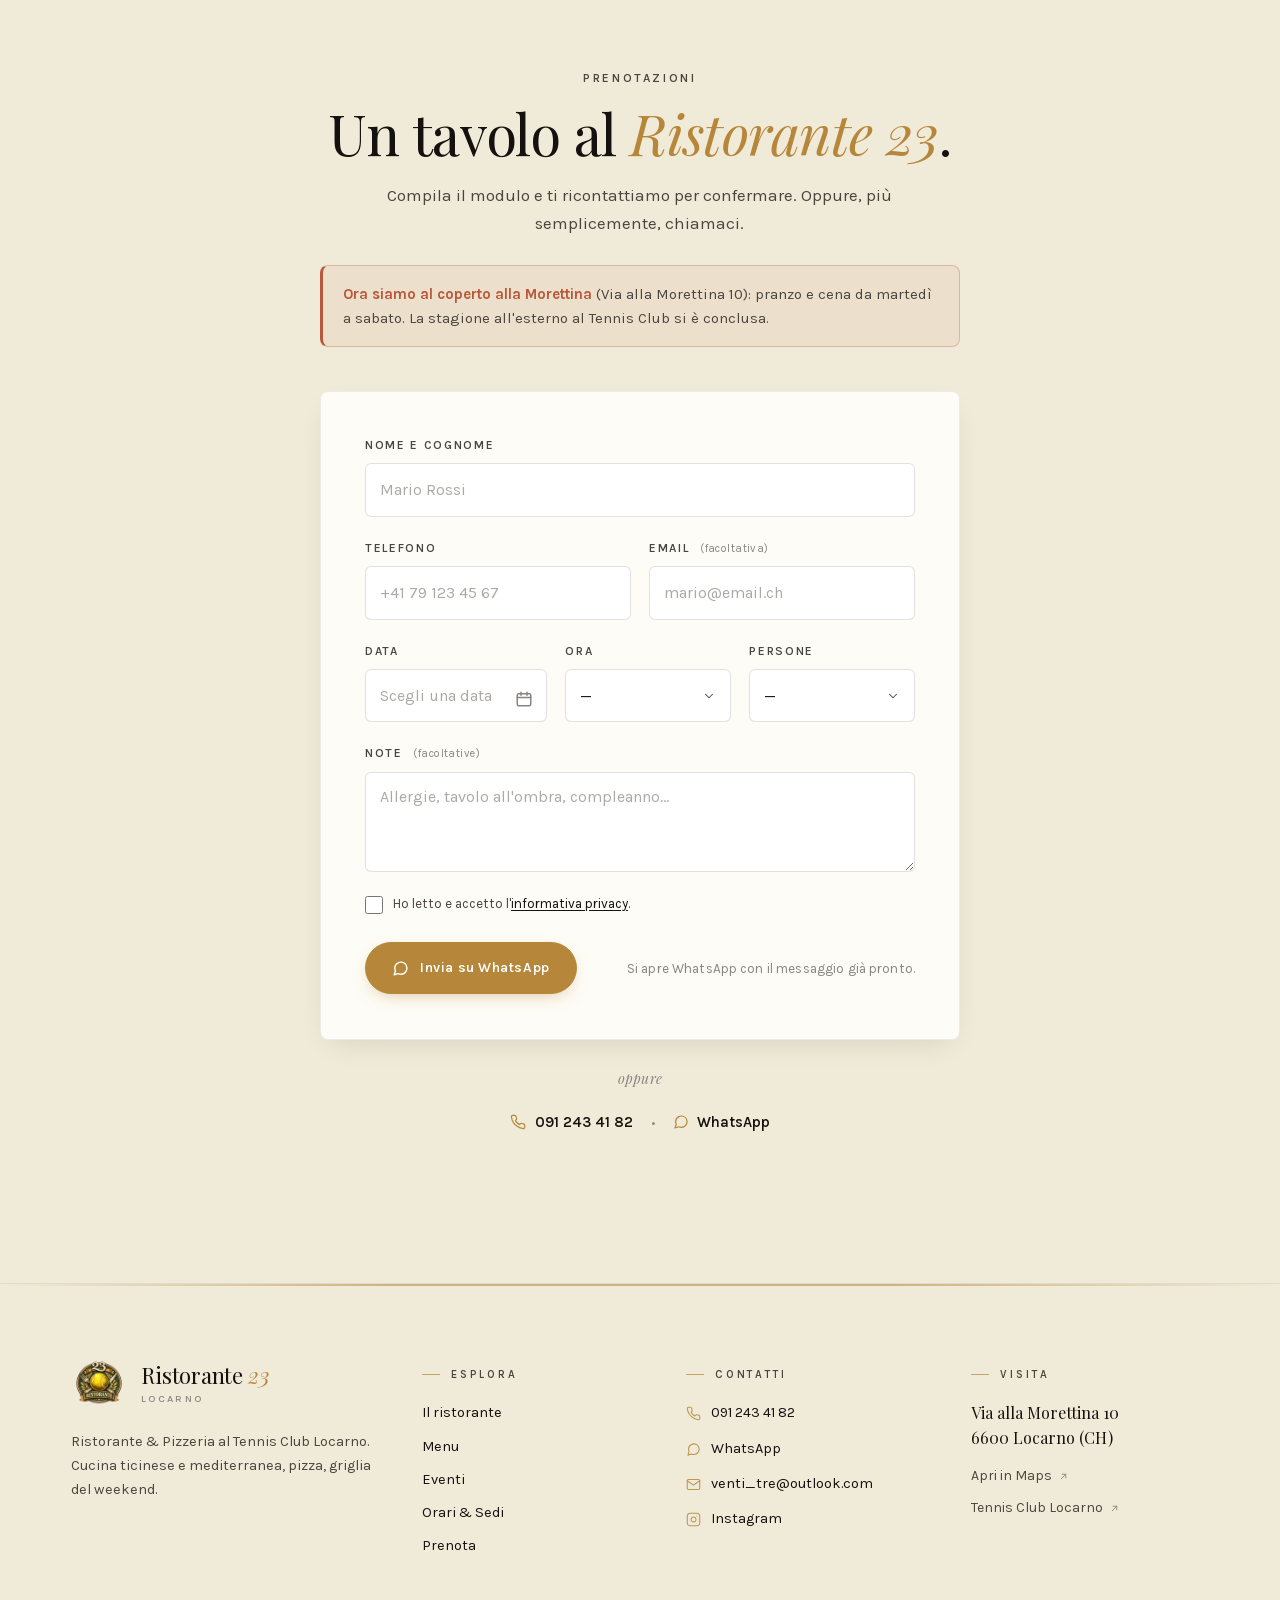
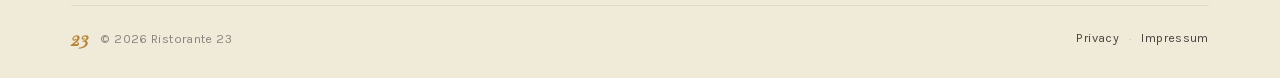
==== commit dcd0701f: "Forno a legna solo al ristorante esterno; tolto orario cucina (valeva per l'esterno); nuovo numero d" ====
--- a/index.html
+++ b/index.html
@@ -7,7 +7,7 @@
   <meta name="theme-color" content="#1C1917" />
   <title>Ristorante 23 · Pizzeria · Tennis Club Locarno</title>
   <meta name="description"
-    content="Ristorante 23 al Tennis Club Locarno — aperto a tutti. Caffè, pranzo, aperitivo, cena. Pizza al forno a legna (anche senza glutine), griglia del weekend. Da ottobre nella sede invernale in Via alla Morettina 10, Locarno." />
+    content="Ristorante 23 al Tennis Club Locarno — aperto a tutti. Caffè, pranzo, aperitivo, cena. Pizza (anche senza glutine), griglia del weekend. Da ottobre nella sede invernale in Via alla Morettina 10, Locarno." />
 
   <link rel="canonical" href="https://ristorante23.ch/" />
 
@@ -26,7 +26,7 @@
   <meta property="og:url" content="https://ristorante23.ch/" />
   <meta property="og:title" content="Ristorante 23 · Pizzeria · al Tennis Club Locarno" />
   <meta property="og:description"
-    content="Pizza al forno a legna, griglia del weekend, aperitivi e cene al Ristorante 23. Da ottobre in Via alla Morettina 10, Locarno — aperto a tutti." />
+    content="Pizza, griglia del weekend, aperitivi e cene al Ristorante 23. Da ottobre in Via alla Morettina 10, Locarno — aperto a tutti." />
   <meta property="og:image" content="https://ristorante23.ch/Immagini/hero/og-image-home.jpg" />
   <meta property="og:image:secure_url" content="https://ristorante23.ch/Immagini/hero/og-image-home.jpg" />
   <meta property="og:image:type" content="image/jpeg" />
@@ -38,7 +38,7 @@
   <meta name="twitter:card" content="summary_large_image" />
   <meta name="twitter:title" content="Ristorante 23 · Pizzeria · al Tennis Club Locarno" />
   <meta name="twitter:description"
-    content="Pizza al forno a legna, griglia del weekend, aperitivi e cene al Ristorante 23." />
+    content="Pizza, griglia del weekend, aperitivi e cene al Ristorante 23." />
   <meta name="twitter:image" content="https://ristorante23.ch/Immagini/hero/og-image-home.jpg" />
   <meta name="twitter:image:alt" content="Terrazza del Ristorante 23 al Tennis Club Locarno" />
 
@@ -4624,14 +4624,14 @@
     "name": "Ristorante 23",
     "alternateName": "Ristorante 23 · Pizzeria",
     "url": "https://ristorante23.ch/",
-    "description": "Ristorante & Pizzeria al Tennis Club Locarno — aperto a tutti. Pizza al forno a legna (anche senza glutine), griglia del weekend, cucina ticinese e mediterranea, aperitivi e cene in terrazza sui campi in terra battuta.",
+    "description": "Ristorante & Pizzeria al Tennis Club Locarno — aperto a tutti. Pizza (anche senza glutine), griglia del weekend, cucina ticinese e mediterranea, aperitivi e cene in terrazza sui campi in terra battuta.",
     "image": [
       "https://ristorante23.ch/Immagini/hero/og-image-home.jpg",
       "https://ristorante23.ch/Immagini/hero/IMG_8045.jpg",
       "https://ristorante23.ch/Immagini/pizza-forno-legna-opt.jpg"
     ],
     "logo": "https://ristorante23.ch/Logo/favicon-512.png",
-    "telephone": "+41917511116",
+    "telephone": "+41912434182",
     "email": "venti_tre@outlook.com",
     "priceRange": "$$",
     "servesCuisine": ["Italian", "Mediterranean", "Pizza", "Ticinese"],
@@ -4729,13 +4729,13 @@
             <button type="button" data-lang="en" role="menuitem" aria-pressed="false">EN</button>
           </div>
         </div>
-        <a class="top-phone" href="tel:+41917511116" aria-label="Chiama il ristorante">
+        <a class="top-phone" href="tel:+41912434182" aria-label="Chiama il ristorante">
           <svg viewBox="0 0 24 24" fill="none" stroke="currentColor" stroke-width="2" stroke-linecap="round"
             stroke-linejoin="round">
             <path
               d="M22 16.92v3a2 2 0 0 1-2.18 2 19.86 19.86 0 0 1-8.63-3.07 19.5 19.5 0 0 1-6-6 19.86 19.86 0 0 1-3.07-8.67A2 2 0 0 1 4.11 2h3a2 2 0 0 1 2 1.72c.13.96.36 1.9.7 2.81a2 2 0 0 1-.45 2.11L8.09 9.91a16 16 0 0 0 6 6l1.27-1.27a2 2 0 0 1 2.11-.45c.91.34 1.85.57 2.81.7A2 2 0 0 1 22 16.92z" />
           </svg>
-          091 751 11 16
+          091 243 41 82
         </a>
         <a class="btn btn--primary" href="#prenota">
           <span data-i18n="topbar.bookBtn">Prenota</span>
@@ -4790,13 +4790,13 @@
         <button type="button" data-lang="en" aria-pressed="false" aria-label="English">EN</button>
       </div>
       <div class="mobile-drawer__foot">
-        <a class="mobile-drawer__phone" href="tel:+41917511116" data-drawer-close>
+        <a class="mobile-drawer__phone" href="tel:+41912434182" data-drawer-close>
           <svg viewBox="0 0 24 24" fill="none" stroke="currentColor" stroke-width="2" stroke-linecap="round"
             stroke-linejoin="round" aria-hidden="true">
             <path
               d="M22 16.92v3a2 2 0 0 1-2.18 2 19.86 19.86 0 0 1-8.63-3.07 19.5 19.5 0 0 1-6-6 19.86 19.86 0 0 1-3.07-8.67A2 2 0 0 1 4.11 2h3a2 2 0 0 1 2 1.72c.13.96.36 1.9.7 2.81a2 2 0 0 1-.45 2.11L8.09 9.91a16 16 0 0 0 6 6l1.27-1.27a2 2 0 0 1 2.11-.45c.91.34 1.85.57 2.81.7A2 2 0 0 1 22 16.92z" />
           </svg>
-          091 751 11 16
+          091 243 41 82
         </a>
         <a class="btn btn--primary mobile-drawer__cta" href="#prenota" data-drawer-close>
           <span data-i18n="drawer.bookBtn">Prenota un tavolo</span>
@@ -4972,25 +4972,25 @@
               <img src="Immagini/pizza-forno-legna-opt-1280w.jpg"
                 srcset="Immagini/pizza-forno-legna-opt-640w.jpg 640w, Immagini/pizza-forno-legna-opt-1280w.jpg 1280w, Immagini/pizza-forno-legna-opt-1920w.jpg 1920w"
                 sizes="(max-width: 1024px) 100vw, 50vw"
-                alt="Pizza margherita appena sfornata dal forno a legna del Ristorante 23" width="1400" height="933"
+                alt="Pizza margherita appena sfornata al Ristorante 23" width="1400" height="933"
                 loading="lazy" decoding="async" />
             </picture>
-            <span class="tag" data-i18n="about.tag">Forno a legna</span>
+            <span class="tag" data-i18n="about.tag">Pizzeria</span>
           </div>
           <div class="about__copy reveal">
             <span class="eyebrow" data-i18n="about.eyebrow">La nostra cucina</span>
-            <h2 class="section-title" data-i18n-html="about.title">La pizza, <em>cotta nel forno a legna</em>.</h2>
+            <h2 class="section-title" data-i18n-html="about.title">La pizza, <em>fatta da noi</em>.</h2>
             <p class="lead" data-i18n="about.lead">
               Scopri il sapore delle nostre pizze, fragranti e profumate.
             </p>
             <p class="about__hours" role="note">
               <svg class="about__hours__ico" viewBox="0 0 24 24" fill="none" stroke="currentColor"
                 stroke-width="1.5" stroke-linecap="round" stroke-linejoin="round" aria-hidden="true">
-                <circle cx="12" cy="12" r="9" />
-                <path d="M12 7.5V12l3 1.8" />
+                <path
+                  d="M8.5 14.5A2.5 2.5 0 0 0 11 12c0-1.38-.5-2-1-3-1.072-2.143-.224-4.054 2-6 .5 2.5 2 4.9 4 6.5 2 1.6 3 3.5 3 5.5a7 7 0 1 1-14 0c0-1.153.433-2.294 1-3a2.5 2.5 0 0 0 2.5 2.5z" />
               </svg>
-              <span data-i18n-html="about.hours">La cucina resta aperta fino alle <strong>21:15</strong>, con pausa
-                dalle <strong>14:00</strong> alle <strong>17:00</strong></span>
+              <span data-i18n-html="about.oven">Il <strong>forno a legna</strong> è presente solo al
+                ristorante esterno del Tennis Club</span>
             </p>
             <p class="about__diet" data-i18n="about.diet">
               Senza glutine &middot; Senza lattosio
@@ -5063,7 +5063,7 @@
             <h2 class="section-title" data-i18n-html="menu.title">Il <em>menu</em>.</h2>
           </div>
           <p class="section-lead" data-i18n-html="menu.lead">
-            Cucina ticinese e mediterranea, pizza al forno a legna (anche per intolleranti al glutine o lattosio),
+            Cucina ticinese e mediterranea, pizza (anche per intolleranti al glutine o lattosio),
             dolci fatti in casa.
           </p>
         </div>
@@ -5797,8 +5797,8 @@
               <p class="evento__griglia-next"><span class="ev-next-dot" aria-hidden="true"></span><span
                   class="ev-next-text"><span class="ev-next-label" data-i18n="eventi.e1.nextLabel">Partenza</span><span
                     class="ev-next-val" data-i18n="eventi.e1.nextVal">Data in arrivo, restate sintonizzati</span></span></p>
-              <p class="evento__text" data-i18n="eventi.e1.text">Stiamo preparando una novità: la nostra pizza al forno
-                a legna consegnata direttamente a casa tua. Il servizio non è ancora attivo, la data di partenza la
+              <p class="evento__text" data-i18n="eventi.e1.text">Stiamo preparando una novità: la nostra pizza
+                consegnata direttamente a casa tua. Il servizio non è ancora attivo, la data di partenza la
                 annunceremo qui e su Instagram.</p>
               <div class="evento__cta">
                 <span data-i18n="eventi.e1.cta">Seguici su Instagram</span>
@@ -5854,7 +5854,7 @@
             </div>
           </a>
 
-          <a class="evento reveal" href="tel:+41917511116">
+          <a class="evento reveal" href="tel:+41912434182">
             <div class="evento__photo">
               <picture>
                 <source type="image/webp"
@@ -5878,7 +5878,7 @@
                 scrivici e ti diremo come
                 fare.</p>
               <div class="evento__cta">
-                <span data-i18n="eventi.e3.cta">Chiama 091 751 11 16</span>
+                <span data-i18n="eventi.e3.cta">Chiama 091 243 41 82</span>
                 <span class="arrow" aria-hidden="true">
                   <svg viewBox="0 0 24 24" width="11" height="11" fill="none" stroke="currentColor" stroke-width="2.2"
                     stroke-linecap="round" stroke-linejoin="round">
@@ -6122,13 +6122,13 @@
         <div class="reserve__alt reveal">
           <span class="reserve__alt-sep" data-i18n="reserve.alt.sep">oppure</span>
           <div class="reserve__alt-actions">
-            <a class="reserve__alt-link" href="tel:+41917511116">
+            <a class="reserve__alt-link" href="tel:+41912434182">
               <svg viewBox="0 0 24 24" fill="none" stroke="currentColor" stroke-width="1.8" stroke-linecap="round"
                 stroke-linejoin="round" aria-hidden="true">
                 <path
                   d="M22 16.92v3a2 2 0 0 1-2.18 2 19.86 19.86 0 0 1-8.63-3.07 19.5 19.5 0 0 1-6-6 19.86 19.86 0 0 1-3.07-8.67A2 2 0 0 1 4.11 2h3a2 2 0 0 1 2 1.72c.13.96.36 1.9.7 2.81a2 2 0 0 1-.45 2.11L8.09 9.91a16 16 0 0 0 6 6l1.27-1.27a2 2 0 0 1 2.11-.45c.91.34 1.85.57 2.81.7A2 2 0 0 1 22 16.92z" />
               </svg>
-              091 751 11 16
+              091 243 41 82
             </a>
             <span class="reserve__alt-dot" aria-hidden="true">·</span>
             <a class="reserve__alt-link" href="https://wa.me/41786221213" target="_blank" rel="noopener">
@@ -6164,7 +6164,7 @@
           </a>
           <p class="footer__copy" data-i18n="footer.copy">
             Ristorante &amp; Pizzeria al Tennis Club Locarno. Cucina ticinese e
-            mediterranea, pizza al forno a legna, griglia del weekend.
+            mediterranea, pizza, griglia del weekend.
           </p>
         </div>
 
@@ -6188,7 +6188,7 @@
                 <path
                   d="M22 16.92v3a2 2 0 0 1-2.18 2 19.86 19.86 0 0 1-8.63-3.07 19.5 19.5 0 0 1-6-6 19.86 19.86 0 0 1-3.07-8.67A2 2 0 0 1 4.11 2h3a2 2 0 0 1 2 1.72c.13.96.36 1.9.7 2.81a2 2 0 0 1-.45 2.11L8.09 9.91a16 16 0 0 0 6 6l1.27-1.27a2 2 0 0 1 2.11-.45c.91.34 1.85.57 2.81.7A2 2 0 0 1 22 16.92z" />
               </svg>
-              <a href="tel:+41917511116">091&nbsp;751&nbsp;11&nbsp;16</a>
+              <a href="tel:+41912434182">091&nbsp;243&nbsp;41&nbsp;82</a>
             </li>
             <li>
               <svg viewBox="0 0 24 24" fill="none" stroke="currentColor" stroke-width="1.7" stroke-linecap="round"
@@ -6647,7 +6647,7 @@
         de: {
           /* meta */
           'meta.title': 'Ristorante 23 · Restaurant & Pizzeria · Tennis Club Locarno',
-          'meta.description': 'Ristorante 23 im Tennis Club Locarno — offen für alle. Kaffee, Mittag, Aperitif, Abendessen. Pizza aus dem Holzofen (auch glutenfrei), Wochenend-Grill. Ab Oktober im Wintersitz, Via alla Morettina 10, Locarno.',
+          'meta.description': 'Ristorante 23 im Tennis Club Locarno — offen für alle. Kaffee, Mittag, Aperitif, Abendessen. Pizza (auch glutenfrei), Wochenend-Grill. Ab Oktober im Wintersitz, Via alla Morettina 10, Locarno.',
           /* nav */
           'nav.restaurant': 'Restaurant',
           'nav.menu': 'Speisekarte',
@@ -6673,11 +6673,11 @@
           'hero.strip.bookLabel': 'Online reservieren',
           'hero.strip.bookText': 'Antwort via WhatsApp',
           /* about/filosofia */
-          'about.tag': 'Holzofen',
+          'about.tag': 'Pizzeria',
           'about.eyebrow': 'Unsere Küche',
-          'about.title': 'Die Pizza, <em>aus dem Holzofen</em>.',
+          'about.title': 'Die Pizza, <em>hausgemacht</em>.',
           'about.lead': 'Entdecken Sie den Geschmack unserer duftenden, knusprigen Pizzen.',
-          'about.hours': 'Die Küche bleibt bis <strong>21:15 Uhr</strong> geöffnet, mit Pause von <strong>14:00</strong> bis <strong>17:00 Uhr</strong>',
+          'about.oven': 'Den <strong>Holzofen</strong> gibt es nur im Aussenrestaurant beim Tennis Club',
           'about.diet': 'Glutenfrei · Laktosefrei',
           'about.cta': 'Die ganze Speisekarte entdecken',
           /* feat23 */
@@ -6694,7 +6694,7 @@
           /* menu */
           'menu.eyebrow': 'Unsere Karte',
           'menu.title': 'Die <em>Speisekarte</em>.',
-          'menu.lead': 'Tessiner und mediterrane Küche, Pizza aus dem Holzofen, hausgemachte Süßspeisen. Auch in der <strong>glutenfreien</strong> und <strong>laktosefreien</strong> Variante erhältlich.',
+          'menu.lead': 'Tessiner und mediterrane Küche, Pizza, hausgemachte Süßspeisen. Auch in der <strong>glutenfreien</strong> und <strong>laktosefreien</strong> Variante erhältlich.',
           'menu.tab.antipasti': 'Vorspeisen',
           'menu.tab.primi': 'Pasta',
           'menu.tab.secondi': 'Hauptgerichte',
@@ -6873,7 +6873,7 @@
           'eventi.e1.title': 'Pizza-Lieferdienst,<br><em>demnächst bei Ihnen.</em>',
           'eventi.e1.nextLabel': 'Start',
           'eventi.e1.nextVal': 'Datum folgt, bleiben Sie dran',
-          'eventi.e1.text': 'Wir bereiten eine Neuheit vor: unsere Pizza aus dem Holzofen, direkt zu Ihnen nach Hause geliefert. Der Dienst ist noch nicht aktiv, den Starttermin geben wir hier und auf Instagram bekannt.',
+          'eventi.e1.text': 'Wir bereiten eine Neuheit vor: unsere Pizza, direkt zu Ihnen nach Hause geliefert. Der Dienst ist noch nicht aktiv, den Starttermin geben wir hier und auf Instagram bekannt.',
           'eventi.e1.cta': 'Folgen Sie uns auf Instagram',
           'eventi.e2.tag': 'Auf der Terrasse',
           'eventi.e2.m': 'Grill',
@@ -6885,7 +6885,7 @@
           'eventi.e3.m': 'Monate',
           'eventi.e3.title': 'Reservierbare Räume,<br><em>für private Anlässe.</em>',
           'eventi.e3.text': 'Rufen Sie uns an oder schreiben Sie uns — wir sagen Ihnen, wie es geht.',
-          'eventi.e3.cta': 'Anrufen 091 751 11 16',
+          'eventi.e3.cta': 'Anrufen 091 243 41 82',
           /* info */
           'info.eyebrow': 'Zeiten & Standorte',
           'info.title': 'Besuchen Sie <em>uns</em>.',
@@ -6929,7 +6929,7 @@
           'form.success': '<strong>Alles bereit.</strong> In WhatsApp finden Sie die vorausgefüllte Nachricht: drücken Sie <em>senden</em>, um die Anfrage abzuschließen. Wir melden uns in Kürze.',
           'reserve.alt.sep': 'oder',
           /* footer */
-          'footer.copy': 'Restaurant & Pizzeria im Tennis Club Locarno. Tessiner und mediterrane Küche, Pizza aus dem Holzofen, Wochenend-Grill.',
+          'footer.copy': 'Restaurant & Pizzeria im Tennis Club Locarno. Tessiner und mediterrane Küche, Pizza, Wochenend-Grill.',
           'footer.explore': 'Erkunden',
           'footer.contacts': 'Kontakt',
           'footer.visit': 'Besuch',
@@ -6953,7 +6953,7 @@
         en: {
           /* meta */
           'meta.title': 'Ristorante 23 · Restaurant & Pizzeria · Tennis Club Locarno',
-          'meta.description': 'Ristorante 23 at the Tennis Club Locarno — open to everyone. Coffee, lunch, aperitif, dinner. Wood-fired pizza (also gluten-free), weekend grill. From October at our winter venue, Via alla Morettina 10, Locarno.',
+          'meta.description': 'Ristorante 23 at the Tennis Club Locarno — open to everyone. Coffee, lunch, aperitif, dinner. Pizza (also gluten-free), weekend grill. From October at our winter venue, Via alla Morettina 10, Locarno.',
           /* nav */
           'nav.restaurant': 'Restaurant',
           'nav.menu': 'Menu',
@@ -6979,11 +6979,11 @@
           'hero.strip.bookLabel': 'Book online',
           'hero.strip.bookText': 'Reply via WhatsApp',
           /* about/filosofia */
-          'about.tag': 'Wood oven',
+          'about.tag': 'Pizzeria',
           'about.eyebrow': 'Our kitchen',
-          'about.title': 'The pizza, <em>from the wood oven</em>.',
+          'about.title': 'The pizza, <em>made in-house</em>.',
           'about.lead': 'Discover the taste of our fragrant, crisp pizzas.',
-          'about.hours': 'The kitchen stays open until <strong>21:15</strong>, with a break from <strong>14:00</strong> to <strong>17:00</strong>',
+          'about.oven': 'The <strong>wood-fired oven</strong> is only at our outdoor restaurant at the Tennis Club',
           'about.diet': 'Gluten-free · Lactose-free',
           'about.cta': 'See the full menu',
           /* feat23 */
@@ -7000,7 +7000,7 @@
           /* menu */
           'menu.eyebrow': 'Our menu',
           'menu.title': 'The <em>menu</em>.',
-          'menu.lead': 'Ticinese and Mediterranean cuisine, wood-fired pizza, homemade desserts. Also available <strong>gluten-free</strong> and <strong>lactose-free</strong>.',
+          'menu.lead': 'Ticinese and Mediterranean cuisine, pizza, homemade desserts. Also available <strong>gluten-free</strong> and <strong>lactose-free</strong>.',
           'menu.tab.antipasti': 'Starters',
           'menu.tab.primi': 'Pasta',
           'menu.tab.secondi': 'Mains',
@@ -7180,7 +7180,7 @@
           'eventi.e1.title': 'Pizza delivery,<br><em>coming soon.</em>',
           'eventi.e1.nextLabel': 'Launch',
           'eventi.e1.nextVal': 'Date to be announced, stay tuned',
-          'eventi.e1.text': 'We\'re preparing something new: our wood-fired pizza delivered straight to your home. The service isn\'t live yet, we\'ll announce the start date here and on Instagram.',
+          'eventi.e1.text': 'We\'re preparing something new: our pizza delivered straight to your home. The service isn\'t live yet, we\'ll announce the start date here and on Instagram.',
           'eventi.e1.cta': 'Follow us on Instagram',
           'eventi.e2.tag': 'On the terrace',
           'eventi.e2.m': 'Grill',
@@ -7192,7 +7192,7 @@
           'eventi.e3.m': 'Months',
           'eventi.e3.title': 'Bookable rooms,<br><em>for private events.</em>',
           'eventi.e3.text': 'Call or write to us — we\'ll tell you how it works.',
-          'eventi.e3.cta': 'Call 091 751 11 16',
+          'eventi.e3.cta': 'Call 091 243 41 82',
           /* info */
           'info.eyebrow': 'Hours & locations',
           'info.title': 'Come <em>visit us</em>.',
@@ -7236,7 +7236,7 @@
           'form.success': '<strong>All set.</strong> WhatsApp will show the pre-filled message: tap <em>send</em> to complete the request. We\'ll get back to you shortly.',
           'reserve.alt.sep': 'or',
           /* footer */
-          'footer.copy': 'Restaurant & pizzeria at the Tennis Club Locarno. Ticinese and Mediterranean cuisine, wood-fired pizza, weekend grill.',
+          'footer.copy': 'Restaurant & pizzeria at the Tennis Club Locarno. Ticinese and Mediterranean cuisine, pizza, weekend grill.',
           'footer.explore': 'Explore',
           'footer.contacts': 'Contact',
           'footer.visit': 'Visit',
@@ -7363,7 +7363,7 @@
         var metaDesc = document.querySelector('meta[name="description"]');
         if (metaDesc) {
           if (dict && dict['meta.description']) metaDesc.setAttribute('content', dict['meta.description']);
-          else metaDesc.setAttribute('content', 'Ristorante 23 al Tennis Club Locarno — aperto a tutti. Caffè, pranzo, aperitivo, cena. Pizza al forno a legna (anche senza glutine), griglia del weekend. Da ottobre nella sede invernale in Via alla Morettina 10, Locarno.');
+          else metaDesc.setAttribute('content', 'Ristorante 23 al Tennis Club Locarno — aperto a tutti. Caffè, pranzo, aperitivo, cena. Pizza (anche senza glutine), griglia del weekend. Da ottobre nella sede invernale in Via alla Morettina 10, Locarno.');
         }
 
         /* legal links */
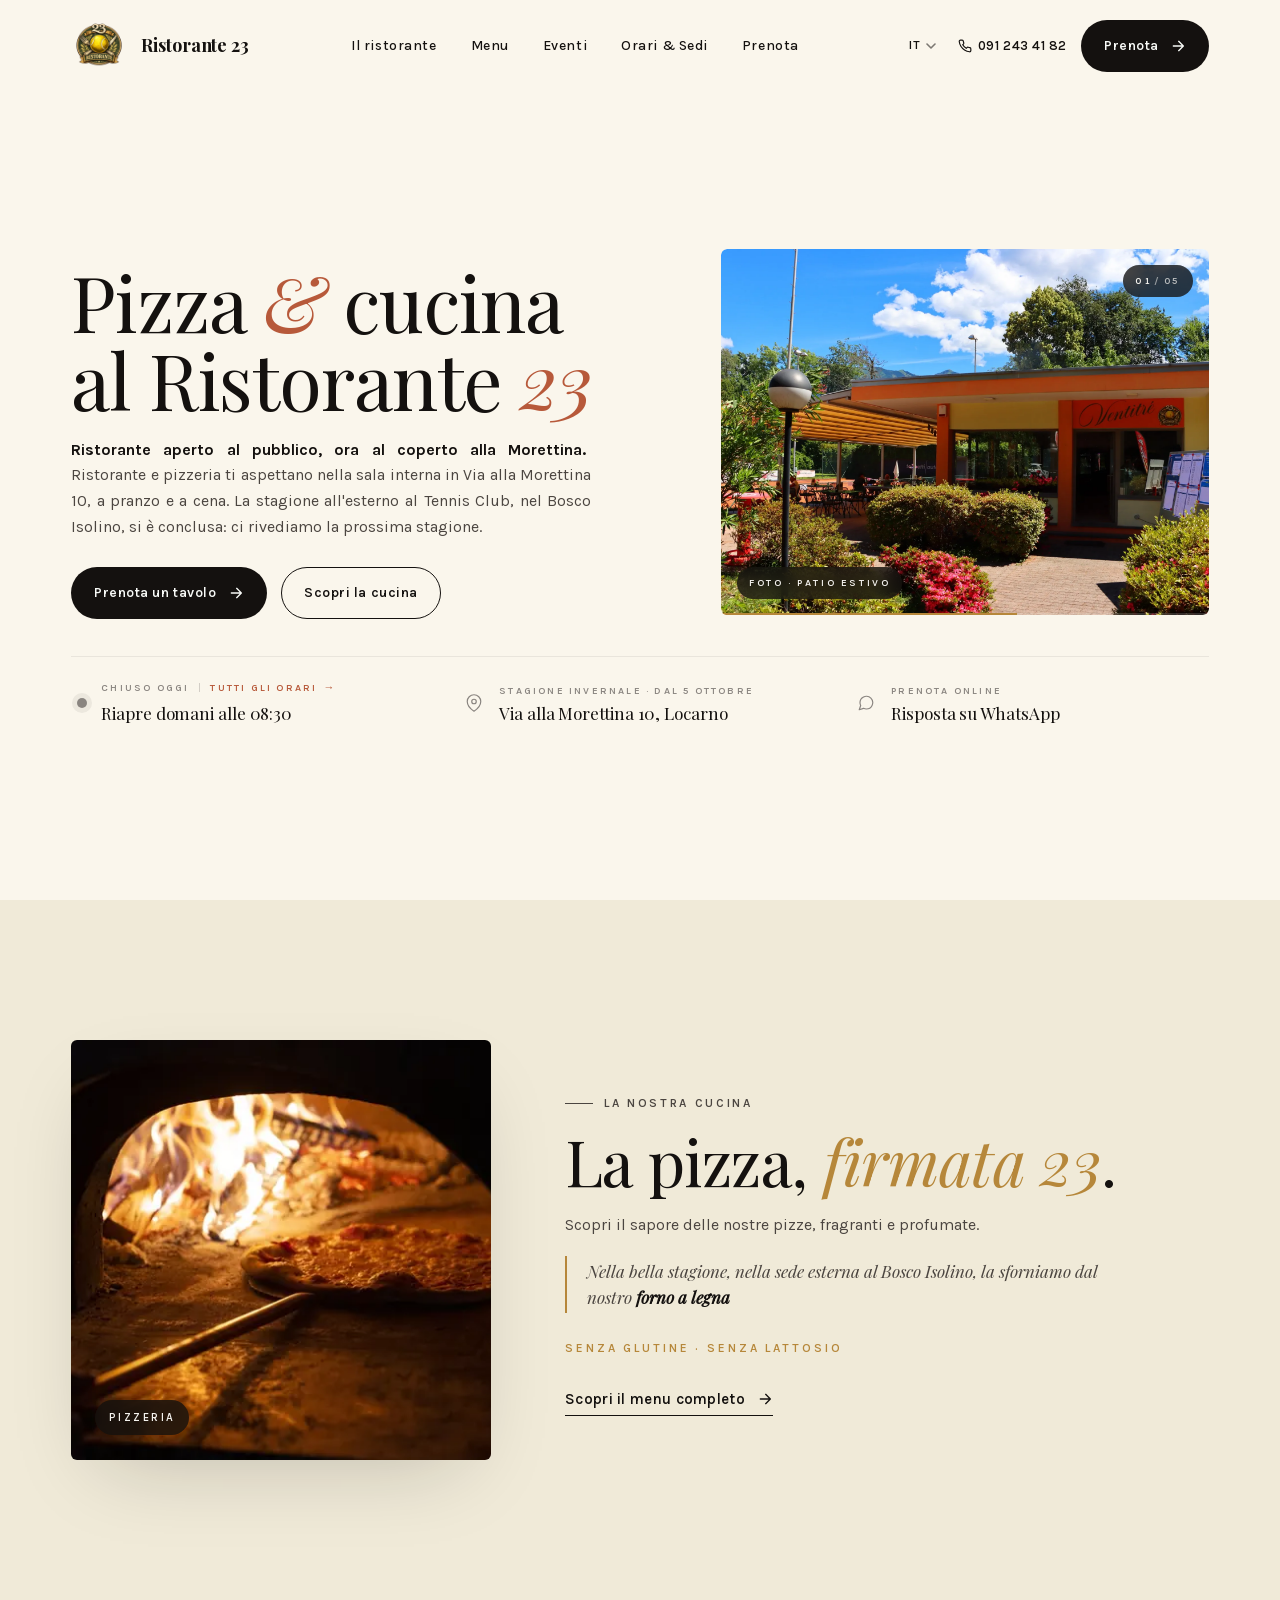
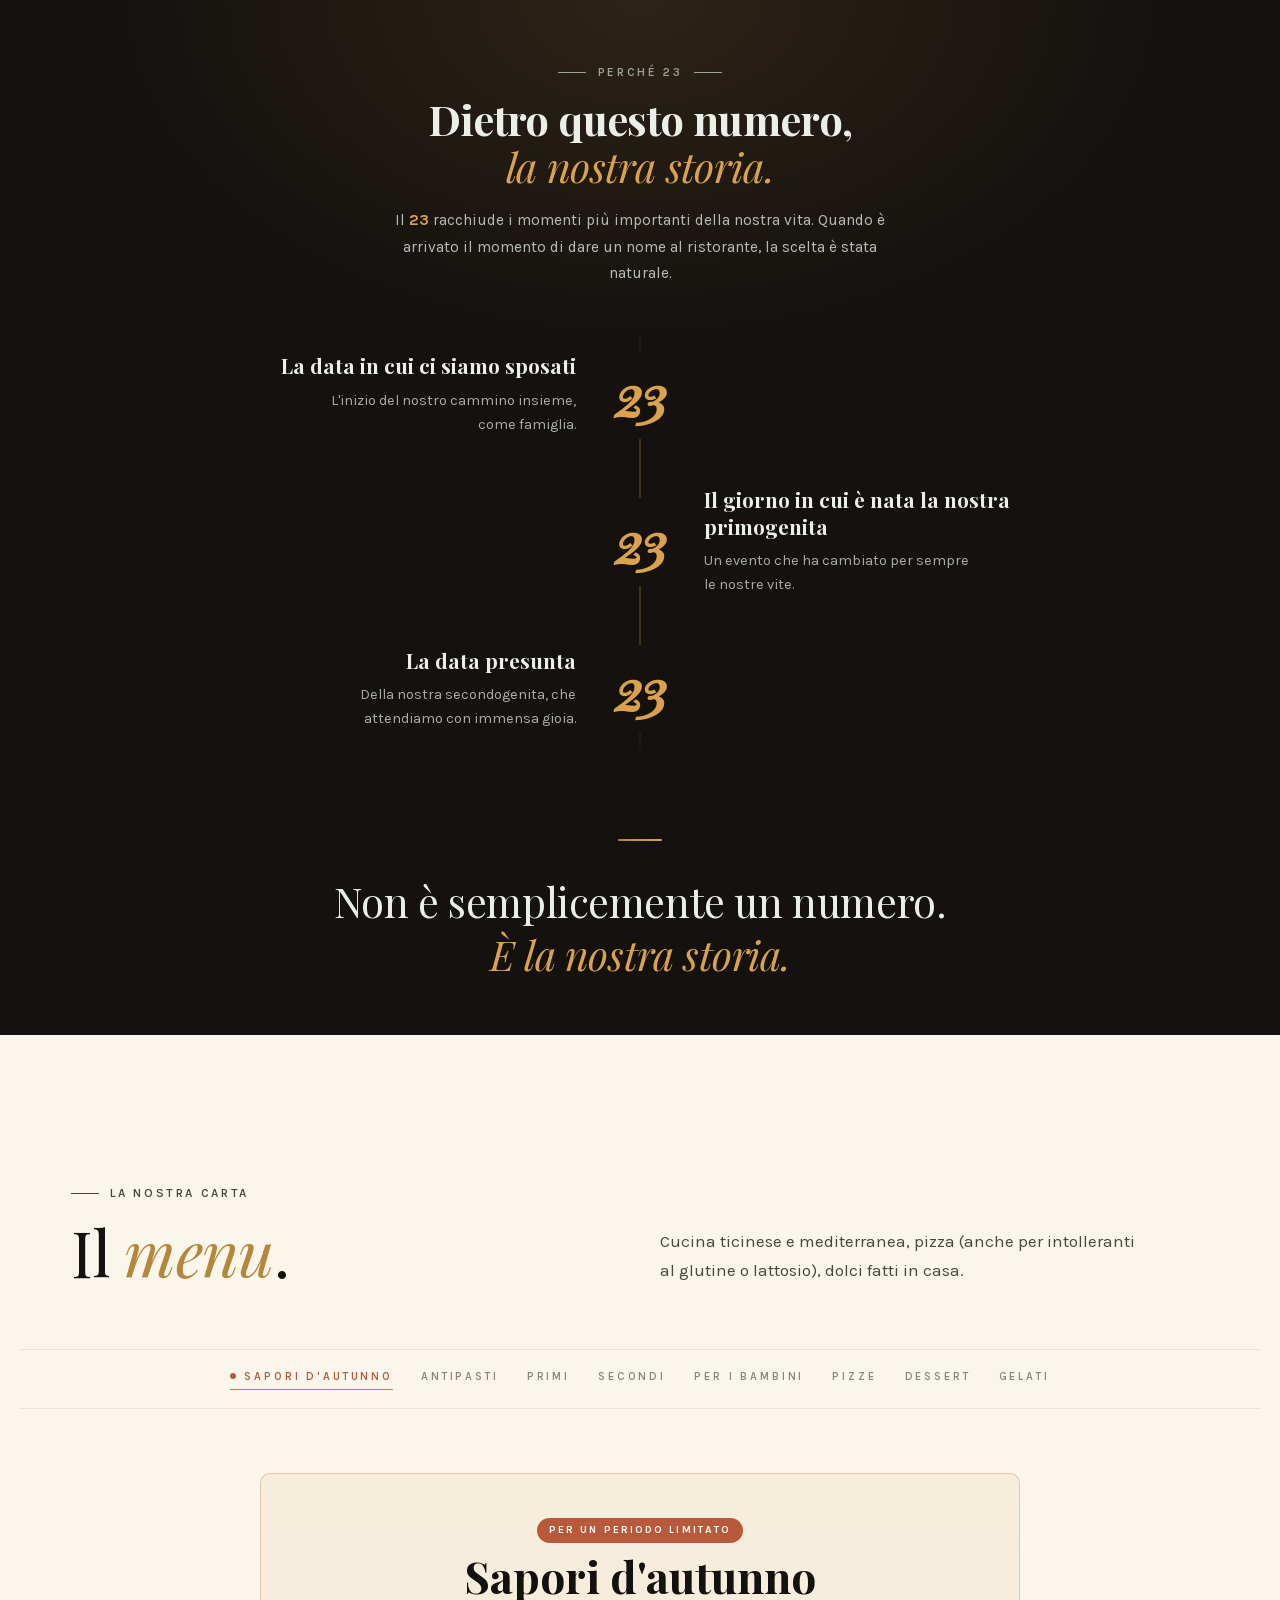
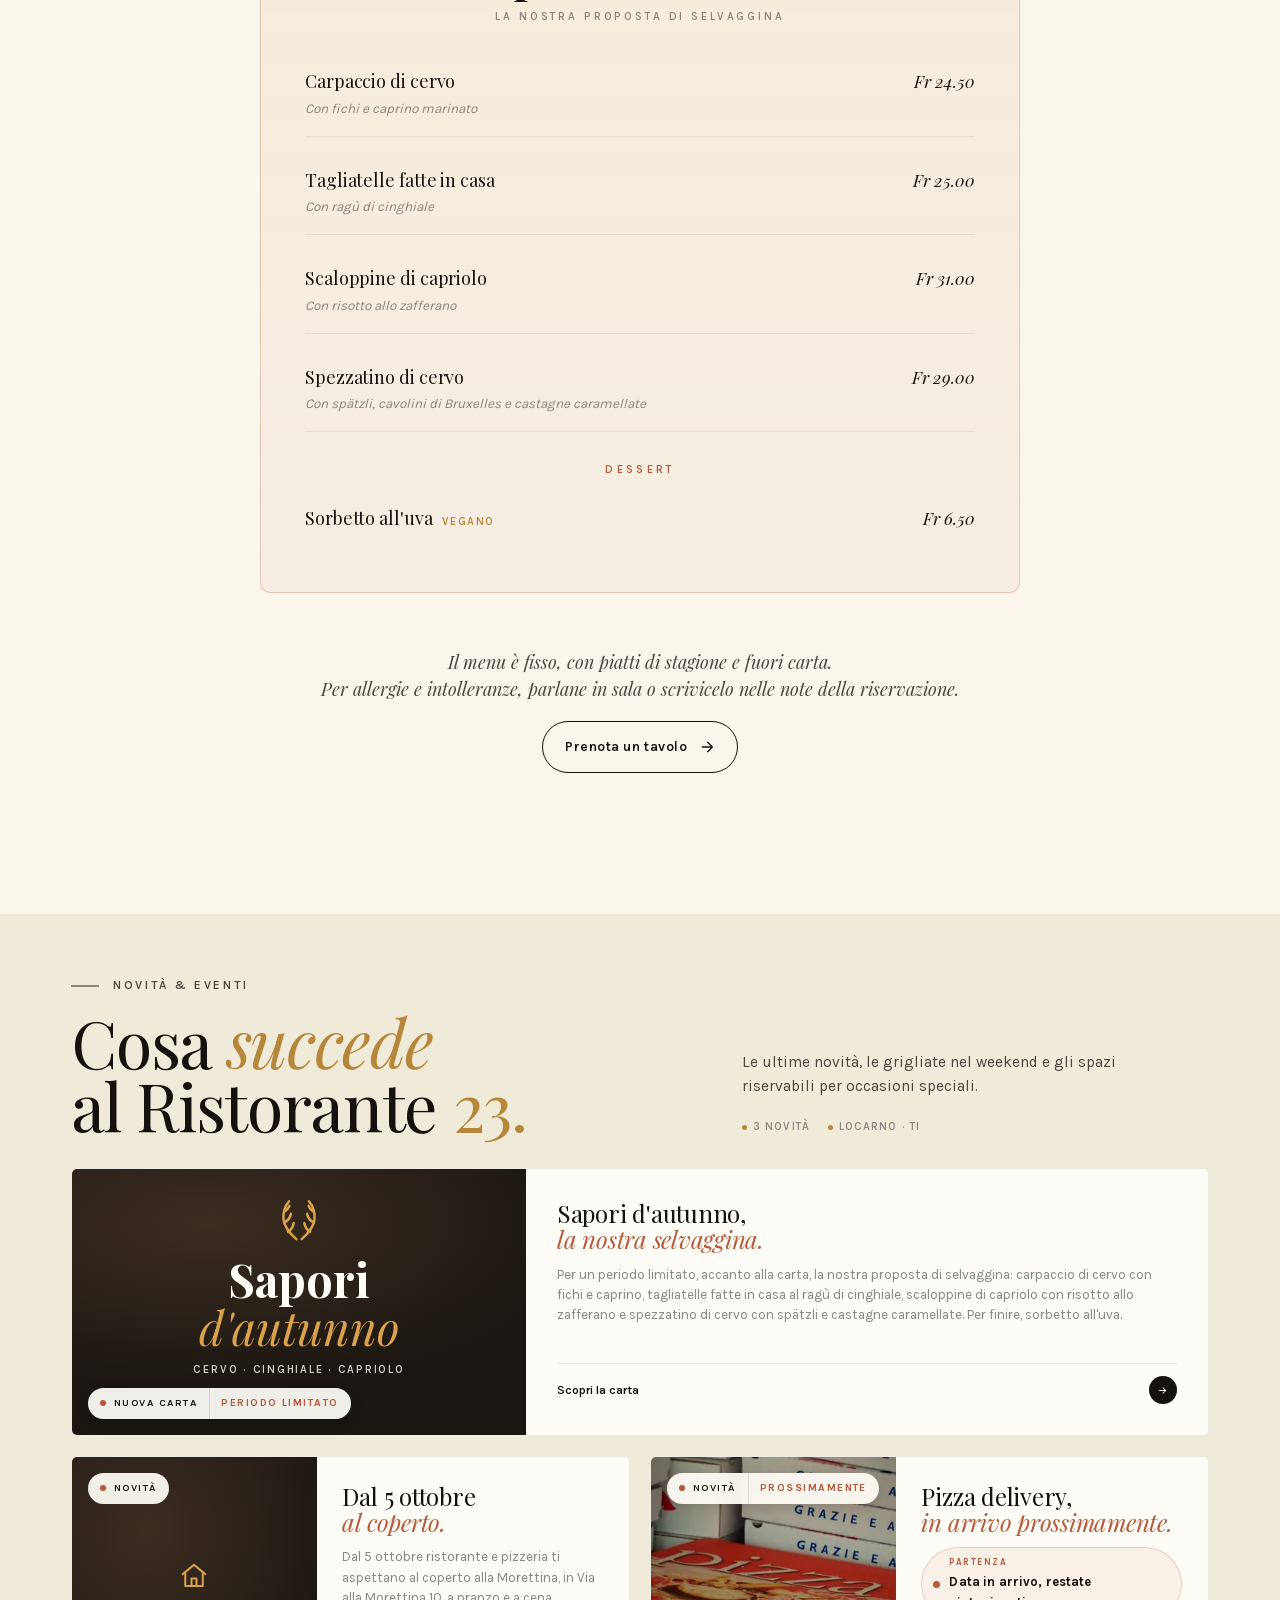
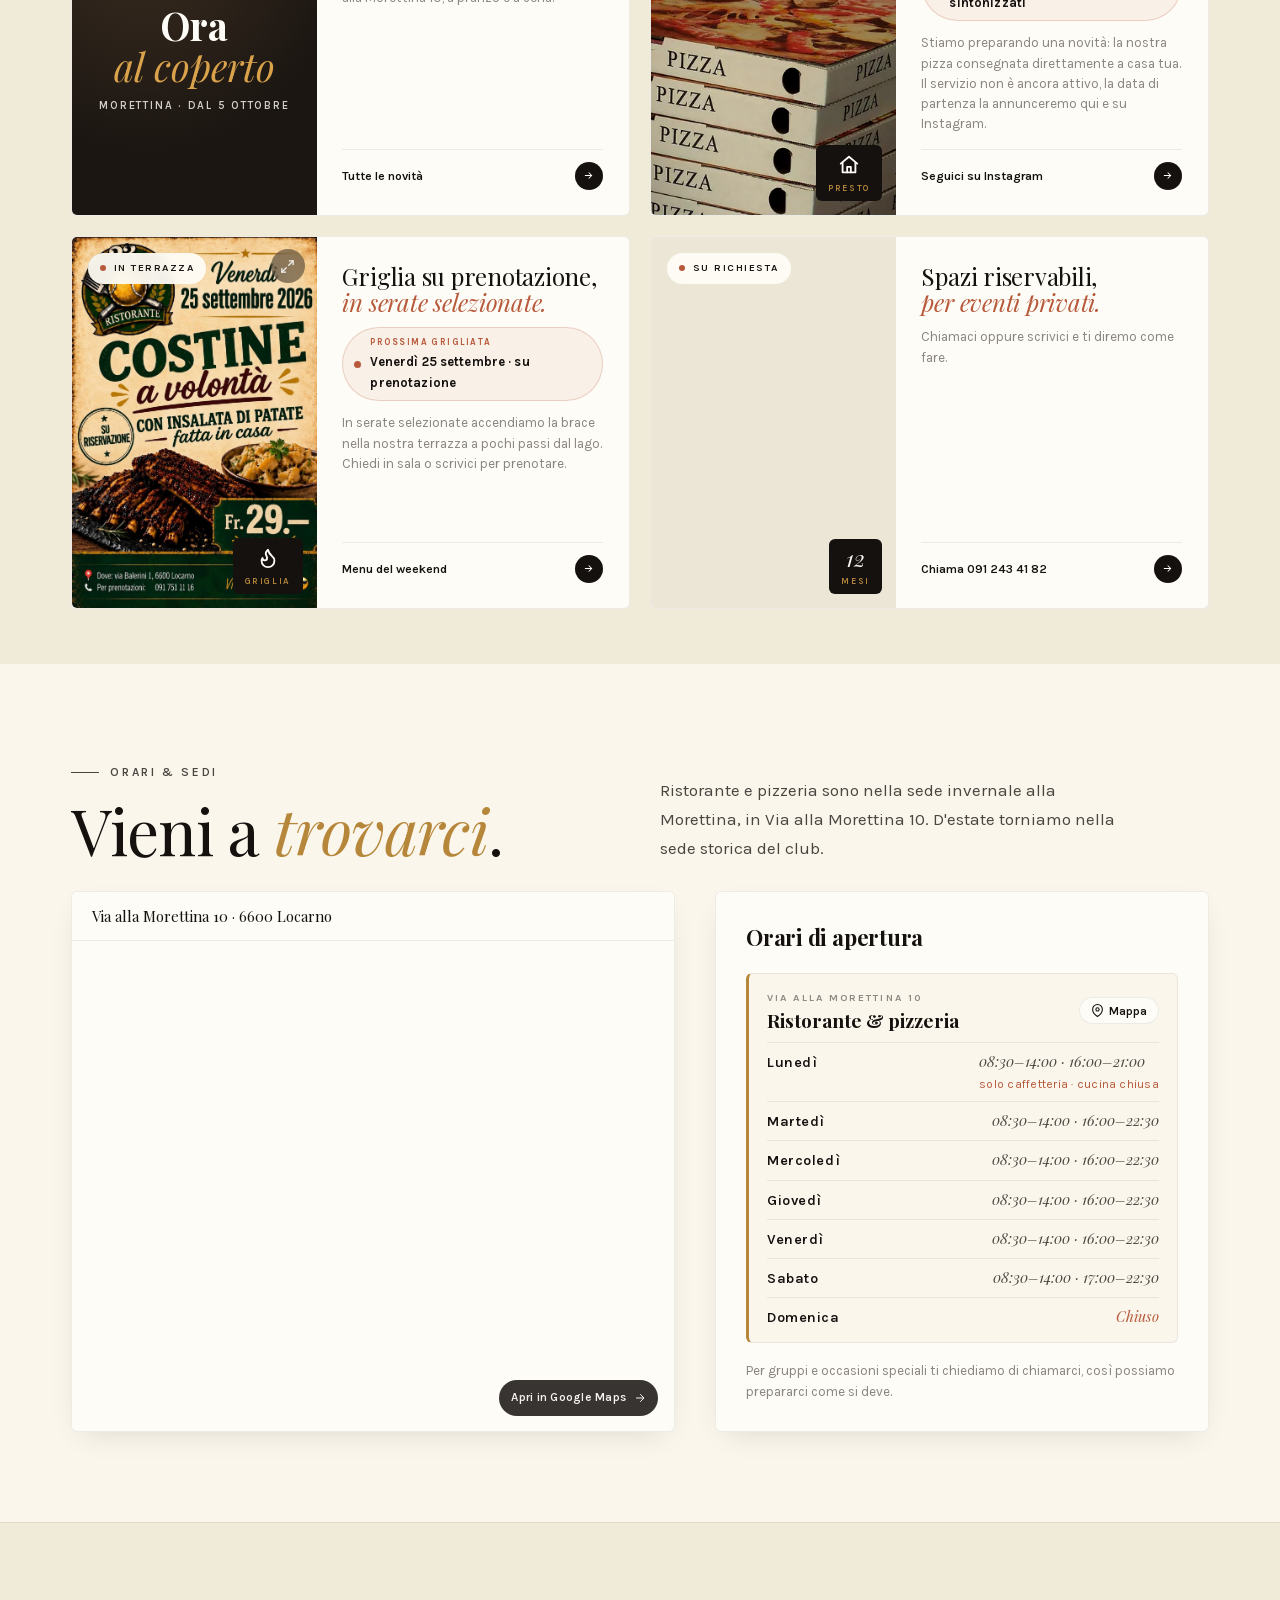
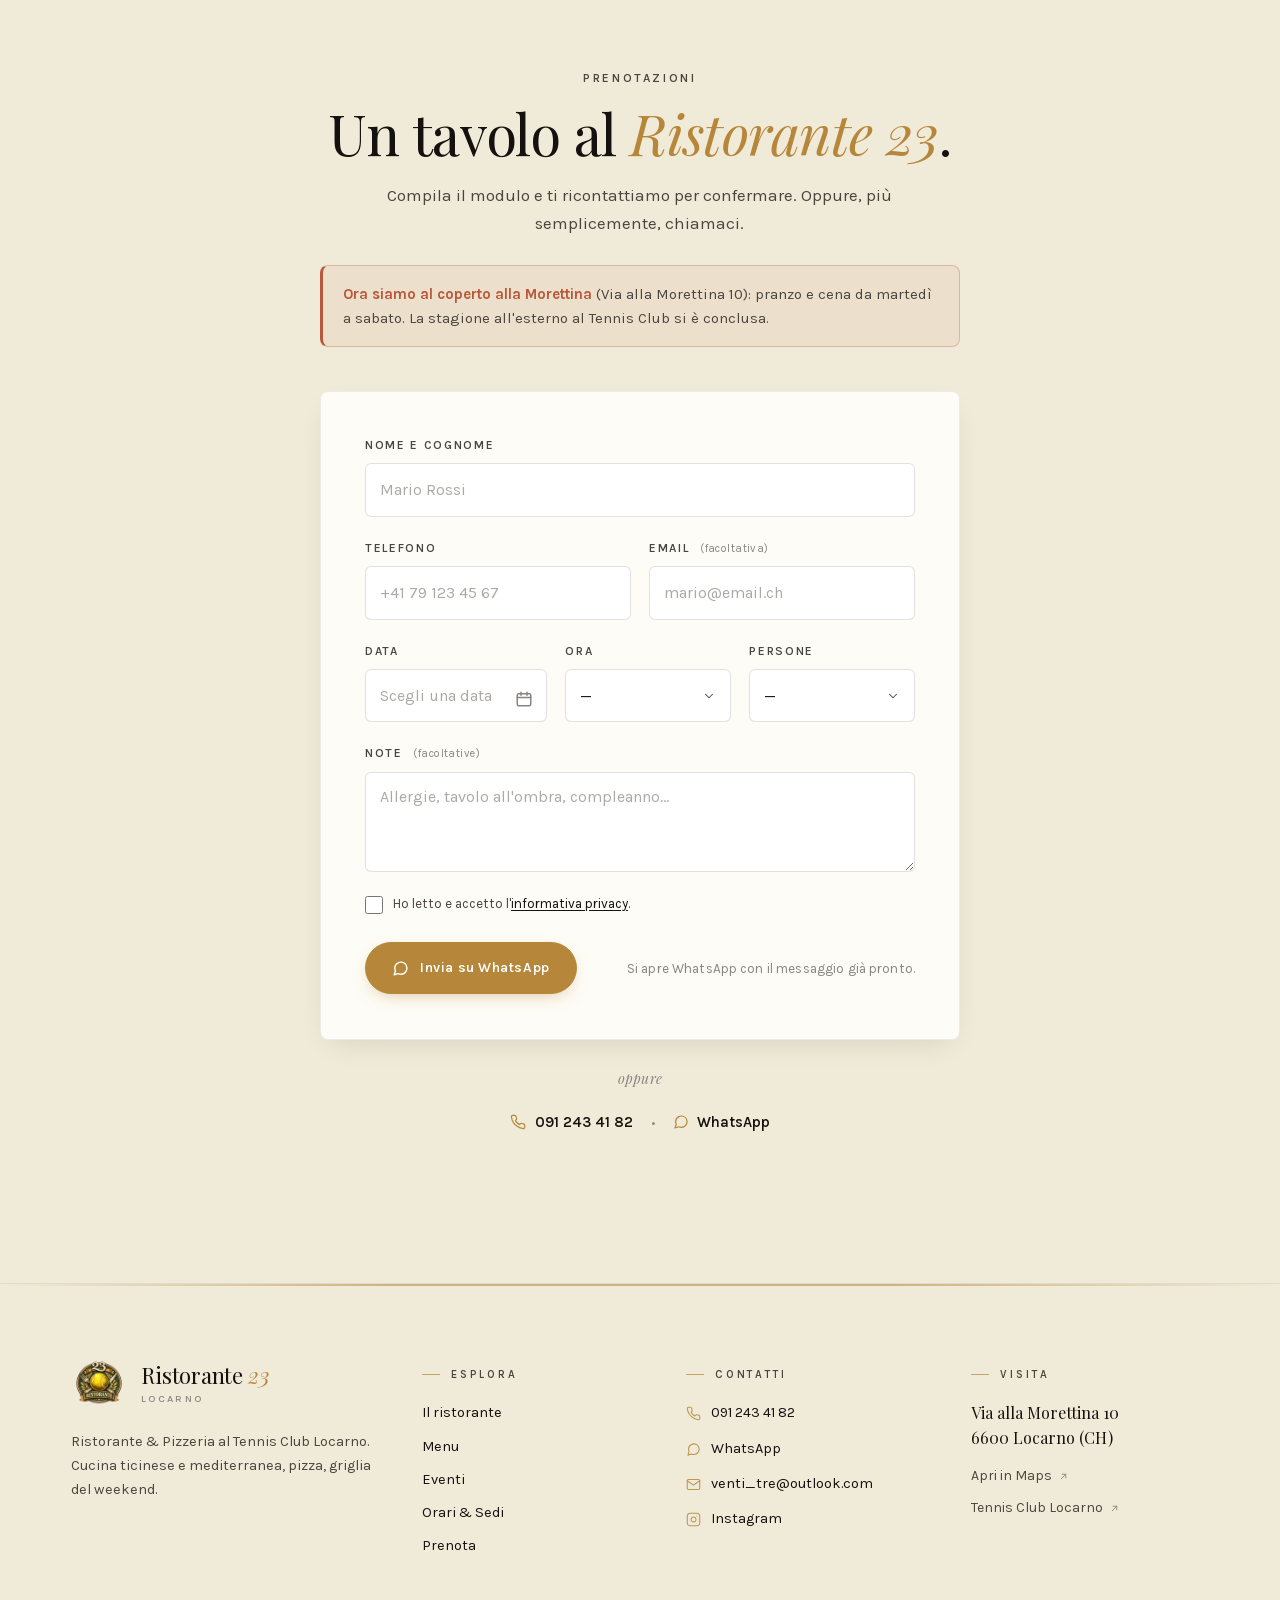
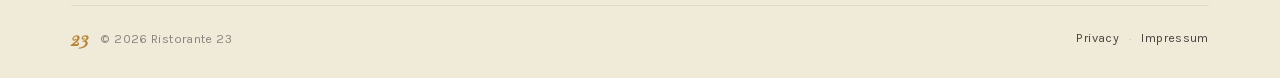
==== commit 2a86cfc0: "Sezione pizza: titolo "firmata 23", nota forno a legna (Bosco Isolino, bella stagione) in stile edit" ====
--- a/index.html
+++ b/index.html
@@ -2150,45 +2150,23 @@
       line-height: 1.5;
     }
 
-    /* Orario cucina — pill liquid glass con icona orologio */
+    /* Nota forno a legna — editoriale: filetto oro a sinistra, serif corsivo, niente pill */
     .about__copy p.about__hours {
-      display: inline-flex;
-      align-items: center;
-      gap: 12px;
-      margin: 6px 0 24px;
-      padding: 11px 21px 11px 16px;
-      border-radius: 999px;
-      font-family: var(--sans);
-      font-style: normal;
-      font-size: 14px;
-      font-weight: 500;
-      line-height: 1.4;
-      letter-spacing: .015em;
+      max-width: 34em;
+      margin: 8px 0 26px;
+      padding: 2px 0 2px 20px;
+      border-left: 2px solid var(--gold);
+      font-family: var(--serif);
+      font-style: italic;
+      font-size: 17px;
+      font-weight: 400;
+      line-height: 1.55;
       color: var(--ink-soft);
-      background: linear-gradient(180deg, rgba(255, 255, 255, .82), rgba(254, 252, 246, .5));
-      border: 1px solid rgba(182, 135, 58, .22);
-      box-shadow: var(--shadow-sm), inset 0 1px 0 rgba(255, 255, 255, .85);
-      -webkit-backdrop-filter: blur(10px) saturate(1.1);
-      backdrop-filter: blur(10px) saturate(1.1);
-    }
-
-    .about__hours__ico {
-      flex: none;
-      width: 18px;
-      height: 18px;
-      color: var(--gold);
-    }
-
-    .about__copy p.about__hours span {
-      padding-left: 13px;
-      border-left: 1px solid rgba(182, 135, 58, .25);
     }
 
     .about__copy p.about__hours strong {
-      font-weight: 700;
+      font-weight: 600;
       color: var(--ink);
-      letter-spacing: .03em;
-      font-variant-numeric: tabular-nums;
     }
 
     /* Orario in evidenza nella nota orari in fondo */
@@ -4979,18 +4957,13 @@
           </div>
           <div class="about__copy reveal">
             <span class="eyebrow" data-i18n="about.eyebrow">La nostra cucina</span>
-            <h2 class="section-title" data-i18n-html="about.title">La pizza, <em>fatta da noi</em>.</h2>
+            <h2 class="section-title" data-i18n-html="about.title">La pizza, <em>firmata 23</em>.</h2>
             <p class="lead" data-i18n="about.lead">
               Scopri il sapore delle nostre pizze, fragranti e profumate.
             </p>
             <p class="about__hours" role="note">
-              <svg class="about__hours__ico" viewBox="0 0 24 24" fill="none" stroke="currentColor"
-                stroke-width="1.5" stroke-linecap="round" stroke-linejoin="round" aria-hidden="true">
-                <path
-                  d="M8.5 14.5A2.5 2.5 0 0 0 11 12c0-1.38-.5-2-1-3-1.072-2.143-.224-4.054 2-6 .5 2.5 2 4.9 4 6.5 2 1.6 3 3.5 3 5.5a7 7 0 1 1-14 0c0-1.153.433-2.294 1-3a2.5 2.5 0 0 0 2.5 2.5z" />
-              </svg>
-              <span data-i18n-html="about.oven">Il <strong>forno a legna</strong> è presente solo al
-                ristorante esterno del Tennis Club</span>
+              <span data-i18n-html="about.oven">Nella bella stagione, nella sede esterna al Bosco Isolino,
+                la sforniamo dal nostro <strong>forno a legna</strong></span>
             </p>
             <p class="about__diet" data-i18n="about.diet">
               Senza glutine &middot; Senza lattosio
@@ -6675,9 +6648,9 @@
           /* about/filosofia */
           'about.tag': 'Pizzeria',
           'about.eyebrow': 'Unsere Küche',
-          'about.title': 'Die Pizza, <em>hausgemacht</em>.',
+          'about.title': 'Die Pizza, <em>signiert 23</em>.',
           'about.lead': 'Entdecken Sie den Geschmack unserer duftenden, knusprigen Pizzen.',
-          'about.oven': 'Den <strong>Holzofen</strong> gibt es nur im Aussenrestaurant beim Tennis Club',
+          'about.oven': 'In der warmen Jahreszeit backen wir sie an unserem Aussenstandort beim Bosco Isolino in unserem <strong>Holzofen</strong>',
           'about.diet': 'Glutenfrei · Laktosefrei',
           'about.cta': 'Die ganze Speisekarte entdecken',
           /* feat23 */
@@ -6981,9 +6954,9 @@
           /* about/filosofia */
           'about.tag': 'Pizzeria',
           'about.eyebrow': 'Our kitchen',
-          'about.title': 'The pizza, <em>made in-house</em>.',
+          'about.title': 'The pizza, <em>signed 23</em>.',
           'about.lead': 'Discover the taste of our fragrant, crisp pizzas.',
-          'about.oven': 'The <strong>wood-fired oven</strong> is only at our outdoor restaurant at the Tennis Club',
+          'about.oven': 'In the warmer months, at our outdoor venue by the Bosco Isolino, it comes straight from our <strong>wood-fired oven</strong>',
           'about.diet': 'Gluten-free · Lactose-free',
           'about.cta': 'See the full menu',
           /* feat23 */
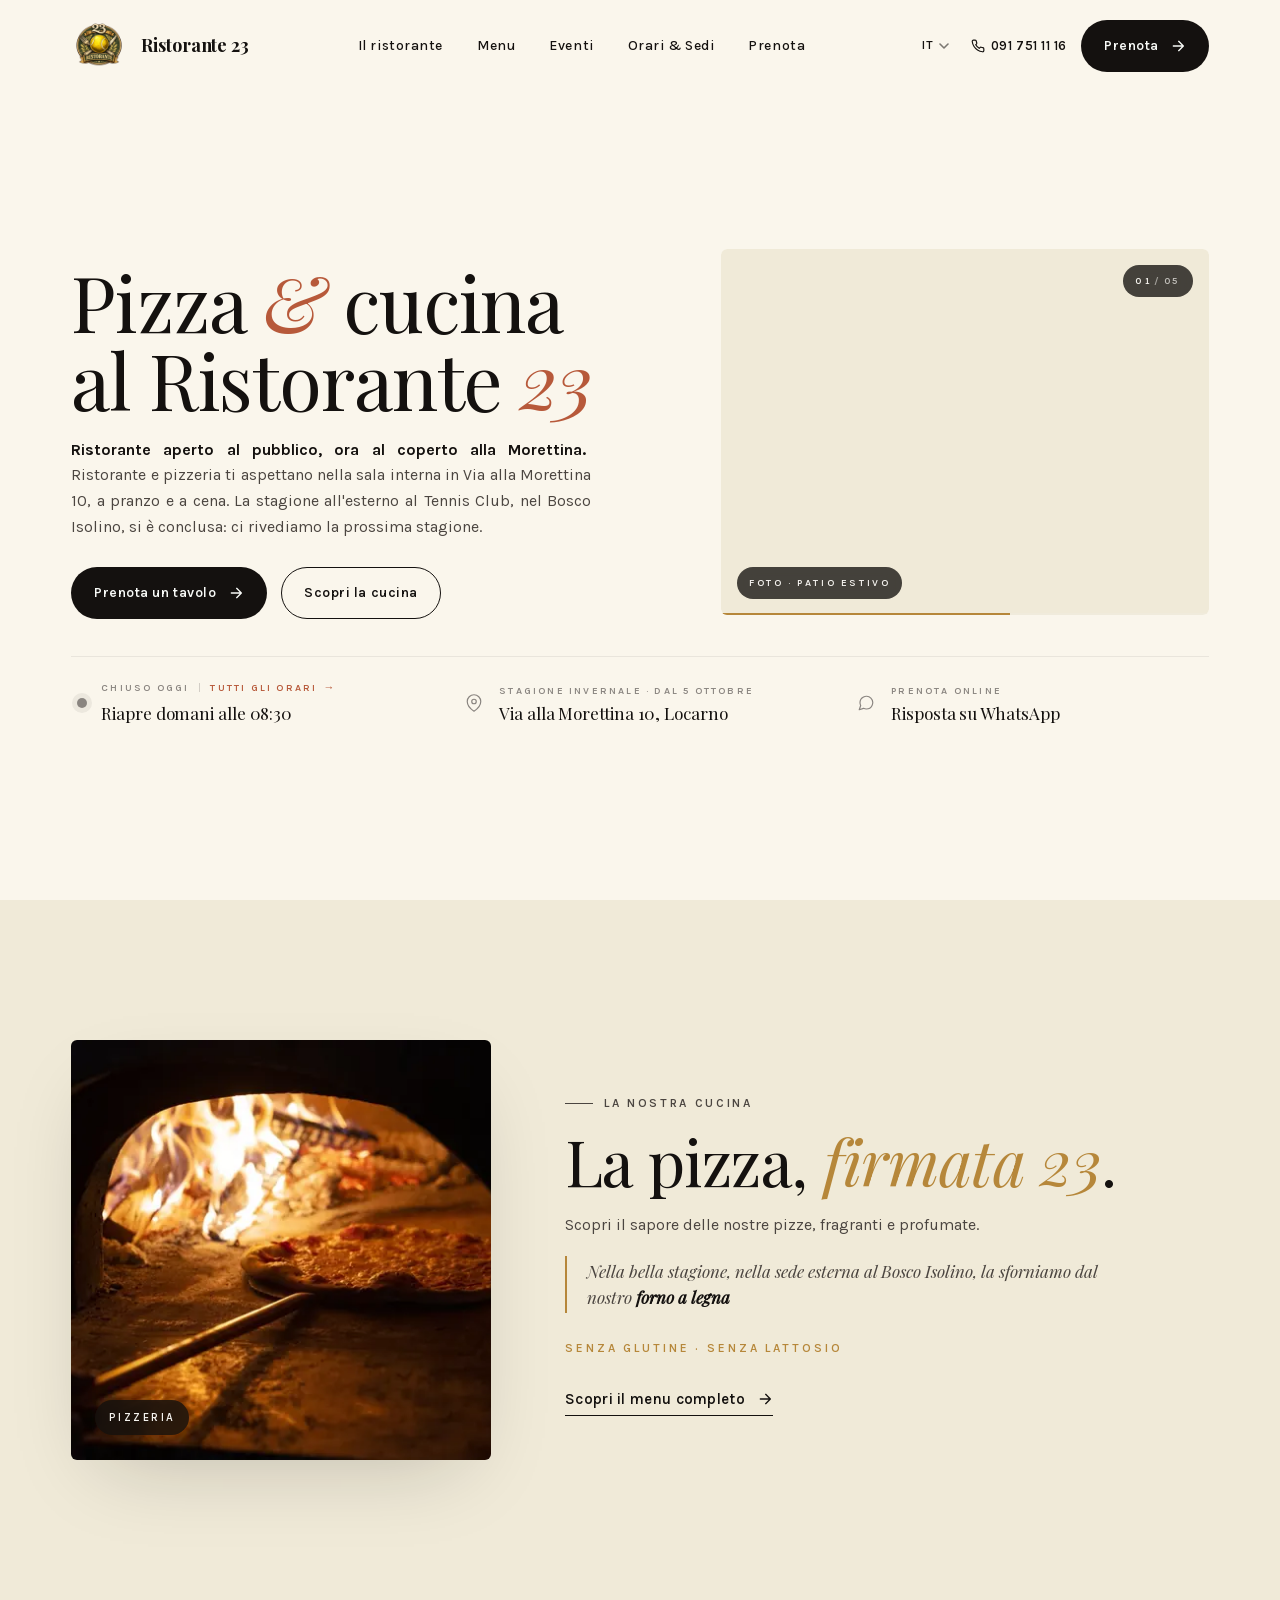
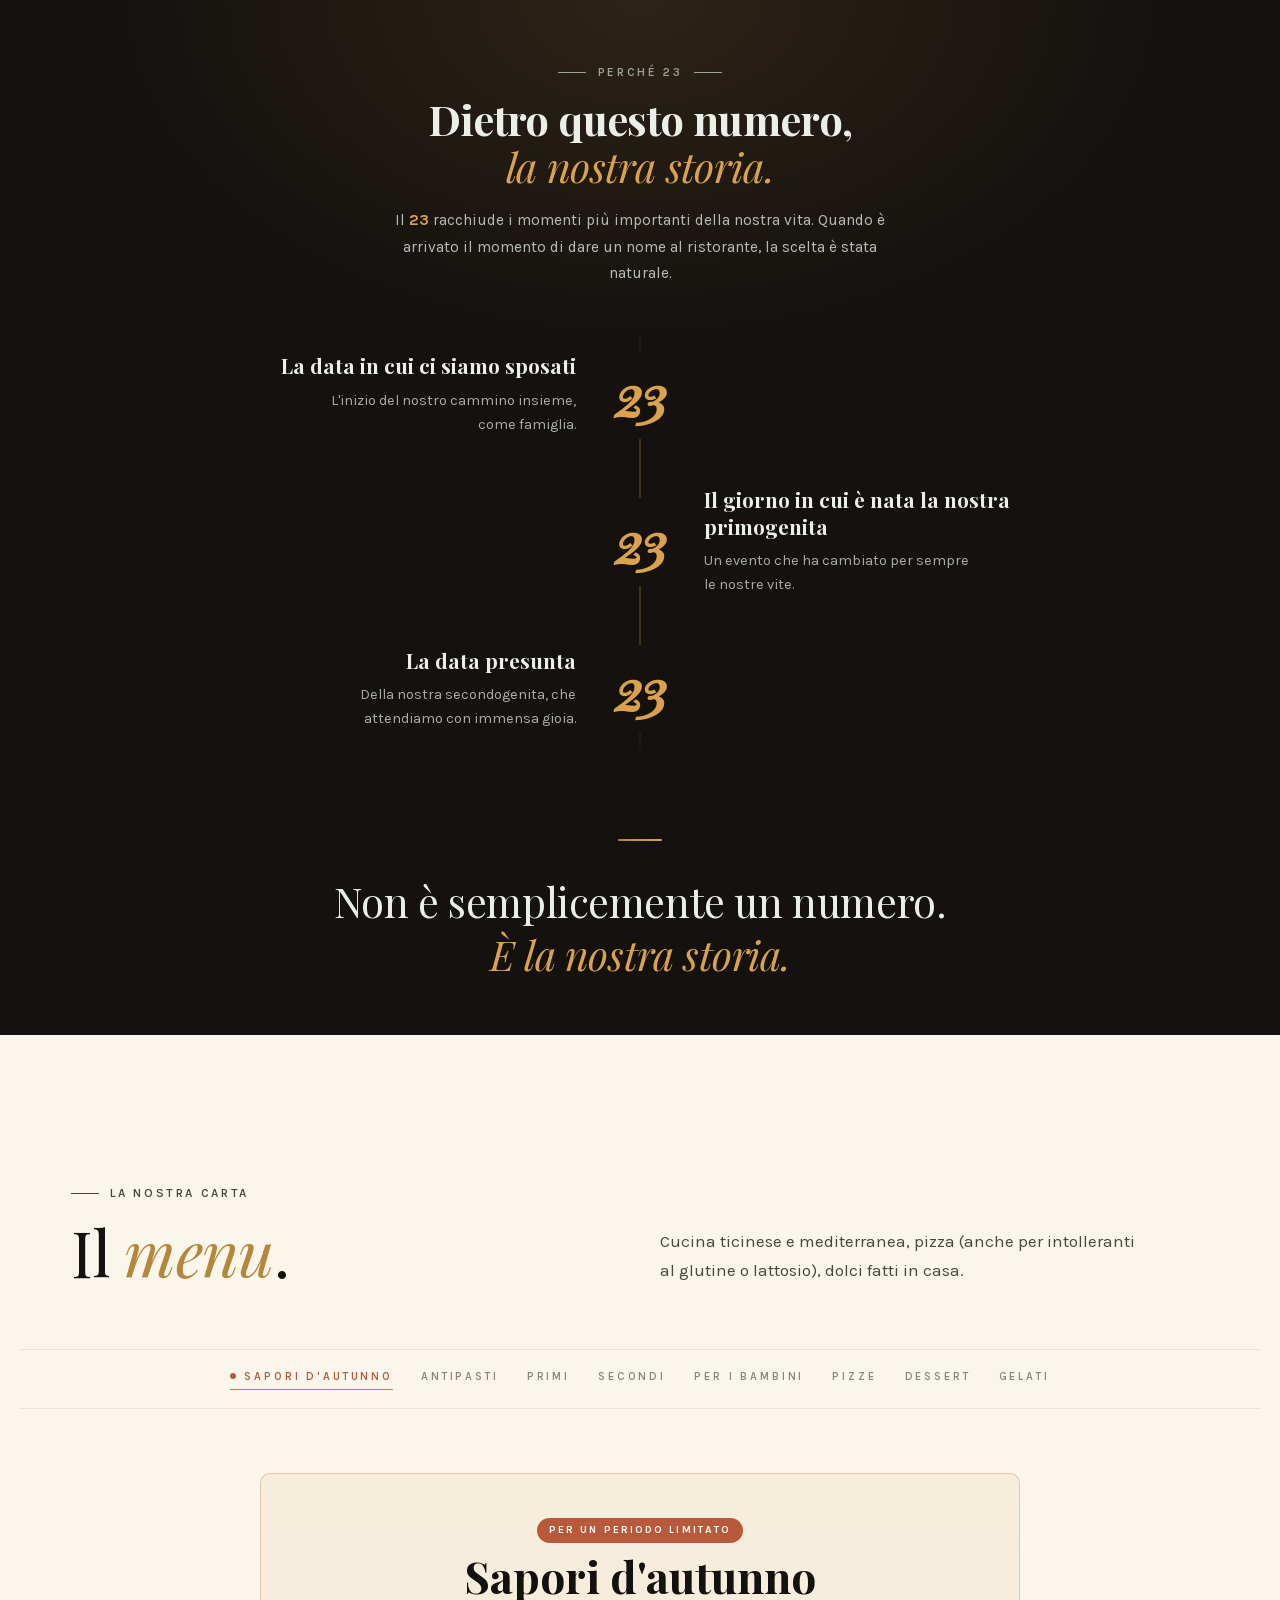
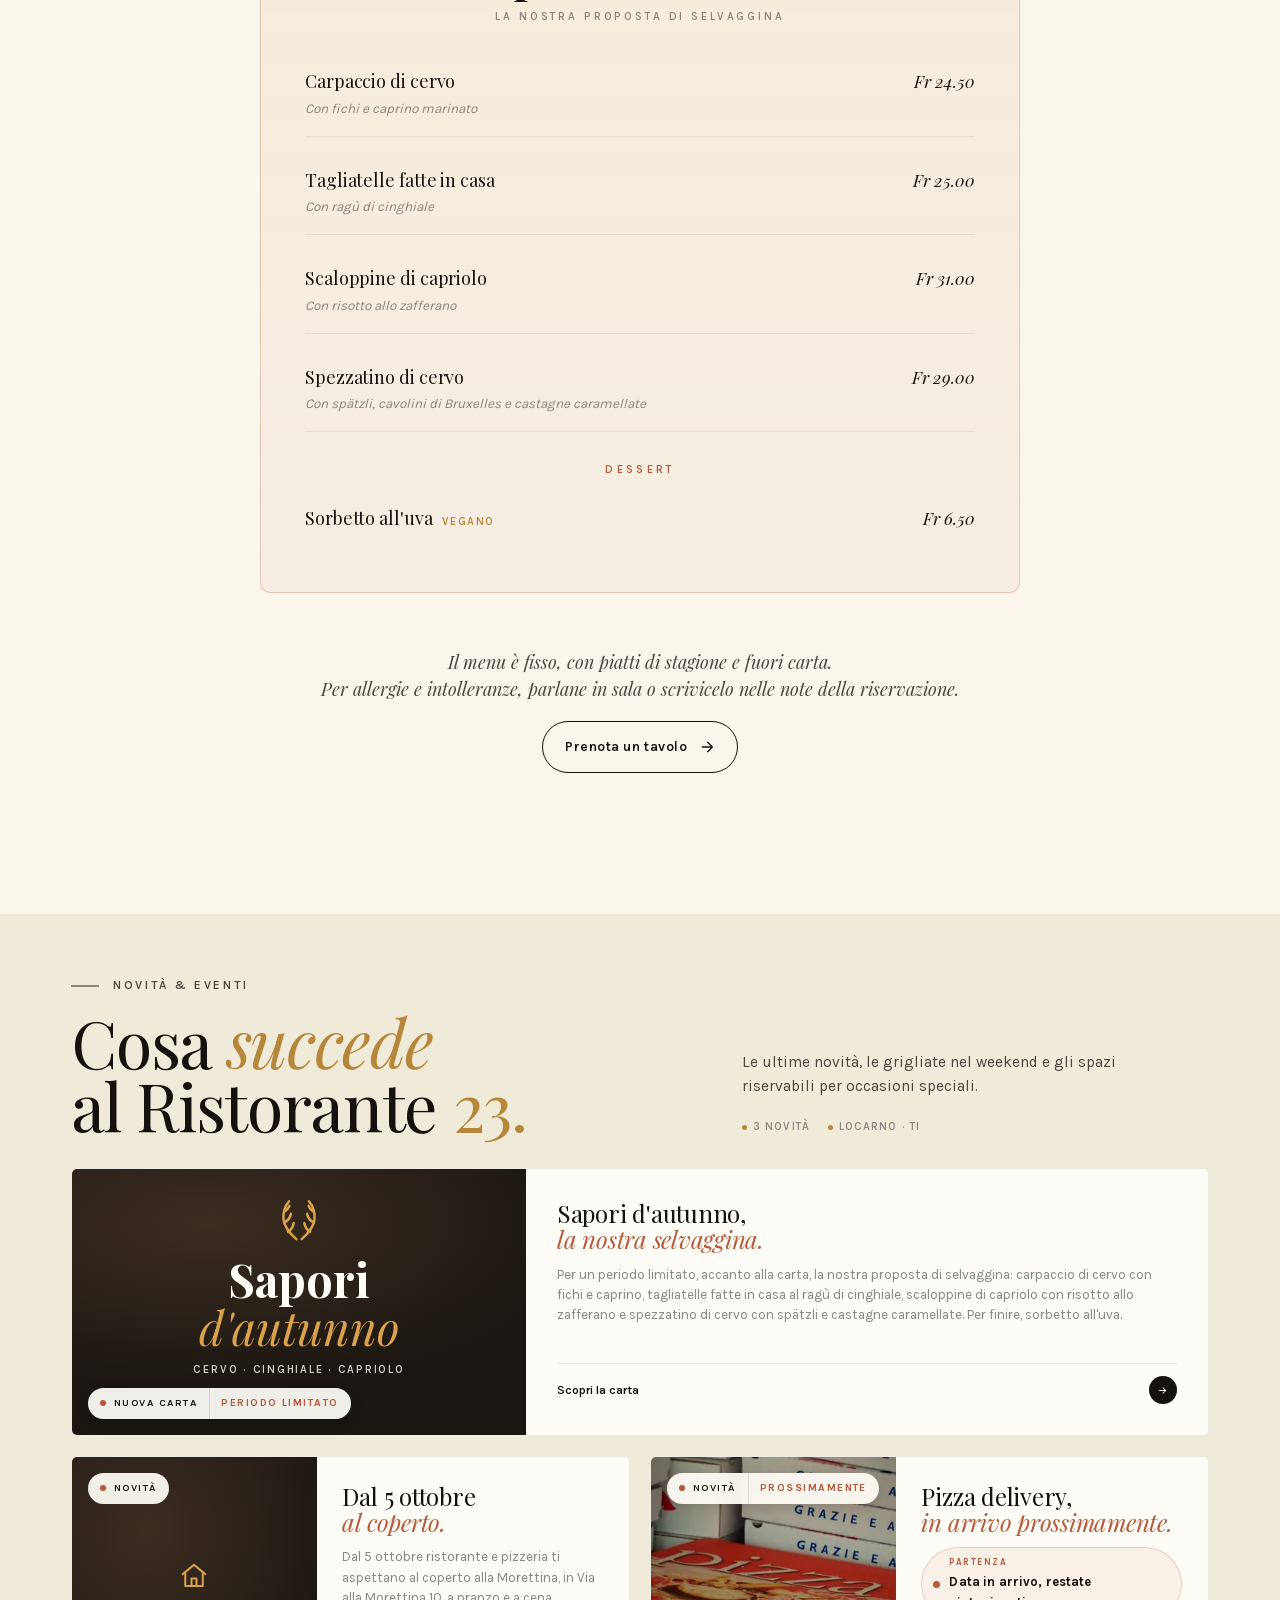
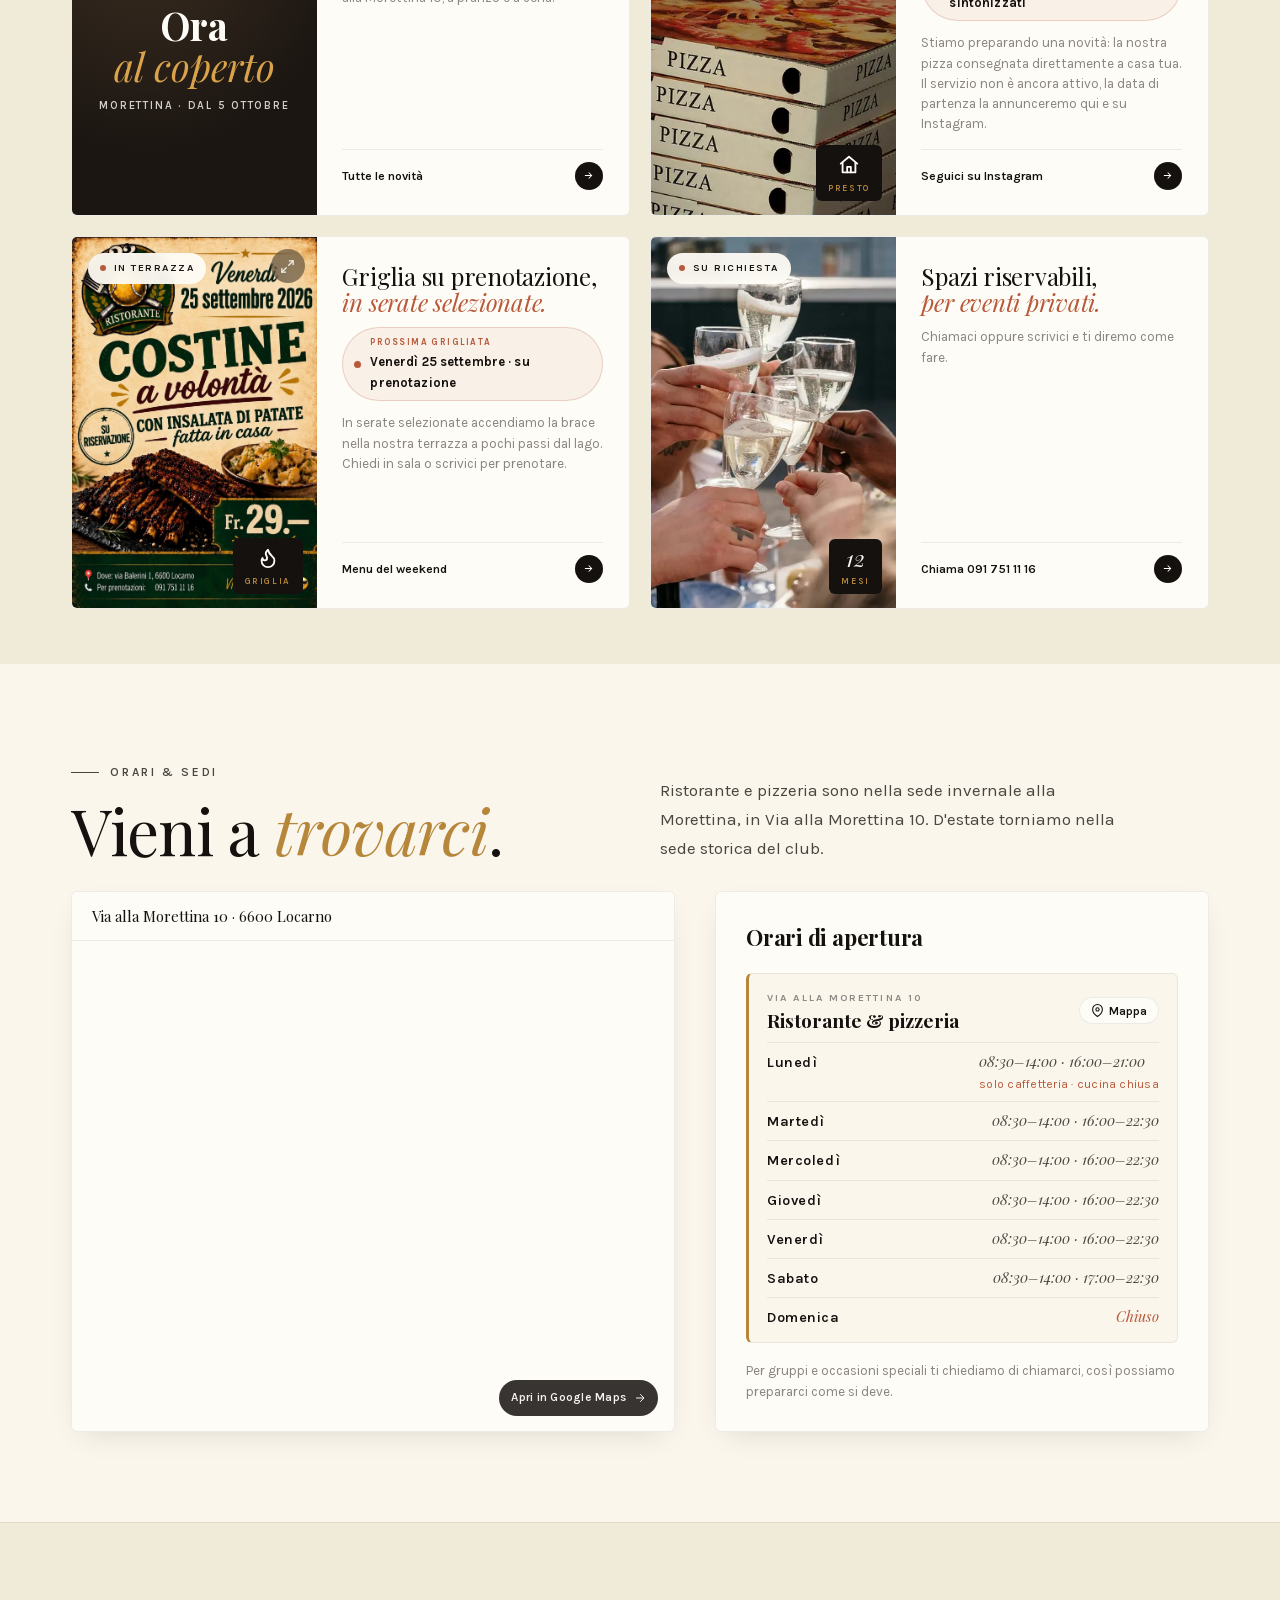
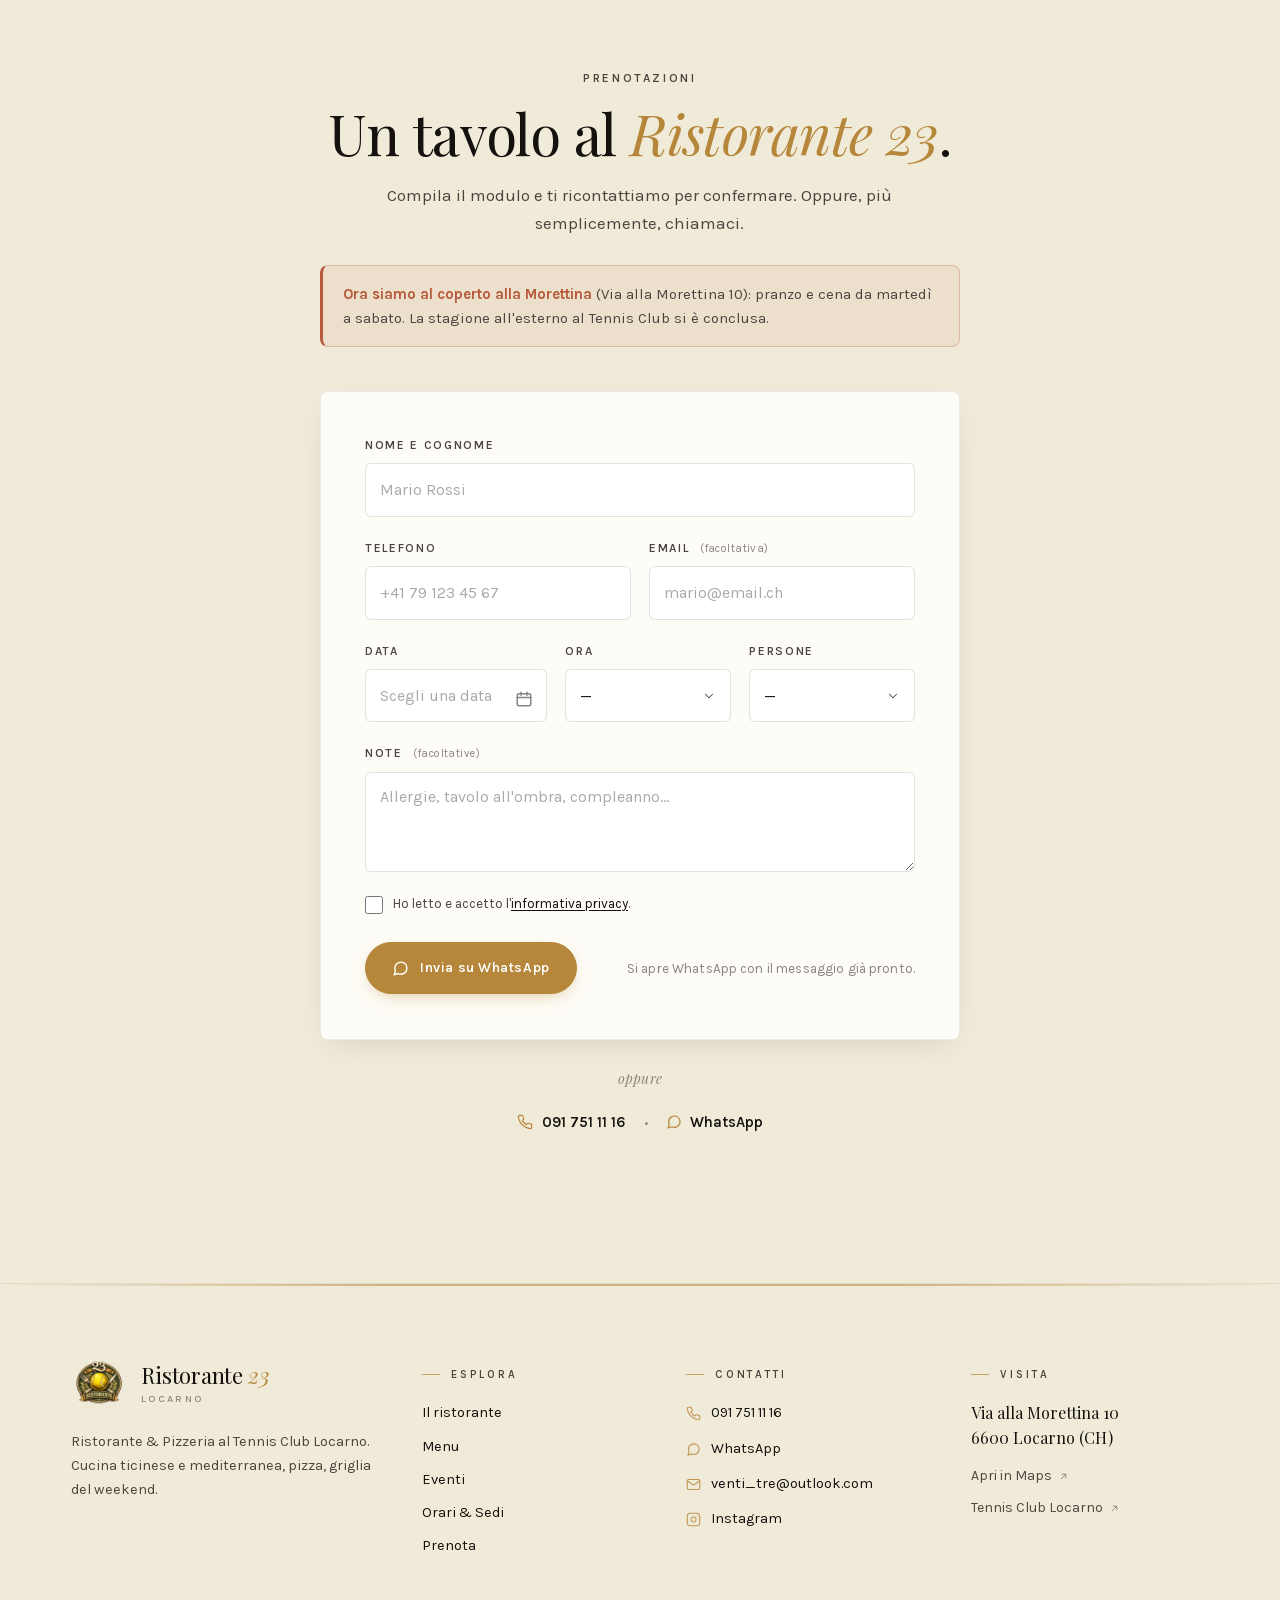
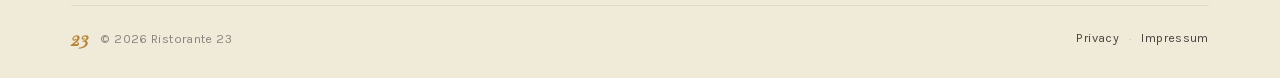
==== commit e76db524: "Numero di telefono ristorante Morettina: torna a 091 751 11 16 Co-Authored-By: Claude Opus 5.5 <nore" ====
--- a/index.html
+++ b/index.html
@@ -4609,7 +4609,7 @@
       "https://ristorante23.ch/Immagini/pizza-forno-legna-opt.jpg"
     ],
     "logo": "https://ristorante23.ch/Logo/favicon-512.png",
-    "telephone": "+41912434182",
+    "telephone": "+41917511116",
     "email": "venti_tre@outlook.com",
     "priceRange": "$$",
     "servesCuisine": ["Italian", "Mediterranean", "Pizza", "Ticinese"],
@@ -4707,13 +4707,13 @@
             <button type="button" data-lang="en" role="menuitem" aria-pressed="false">EN</button>
           </div>
         </div>
-        <a class="top-phone" href="tel:+41912434182" aria-label="Chiama il ristorante">
+        <a class="top-phone" href="tel:+41917511116" aria-label="Chiama il ristorante">
           <svg viewBox="0 0 24 24" fill="none" stroke="currentColor" stroke-width="2" stroke-linecap="round"
             stroke-linejoin="round">
             <path
               d="M22 16.92v3a2 2 0 0 1-2.18 2 19.86 19.86 0 0 1-8.63-3.07 19.5 19.5 0 0 1-6-6 19.86 19.86 0 0 1-3.07-8.67A2 2 0 0 1 4.11 2h3a2 2 0 0 1 2 1.72c.13.96.36 1.9.7 2.81a2 2 0 0 1-.45 2.11L8.09 9.91a16 16 0 0 0 6 6l1.27-1.27a2 2 0 0 1 2.11-.45c.91.34 1.85.57 2.81.7A2 2 0 0 1 22 16.92z" />
           </svg>
-          091 243 41 82
+          091 751 11 16
         </a>
         <a class="btn btn--primary" href="#prenota">
           <span data-i18n="topbar.bookBtn">Prenota</span>
@@ -4768,13 +4768,13 @@
         <button type="button" data-lang="en" aria-pressed="false" aria-label="English">EN</button>
       </div>
       <div class="mobile-drawer__foot">
-        <a class="mobile-drawer__phone" href="tel:+41912434182" data-drawer-close>
+        <a class="mobile-drawer__phone" href="tel:+41917511116" data-drawer-close>
           <svg viewBox="0 0 24 24" fill="none" stroke="currentColor" stroke-width="2" stroke-linecap="round"
             stroke-linejoin="round" aria-hidden="true">
             <path
               d="M22 16.92v3a2 2 0 0 1-2.18 2 19.86 19.86 0 0 1-8.63-3.07 19.5 19.5 0 0 1-6-6 19.86 19.86 0 0 1-3.07-8.67A2 2 0 0 1 4.11 2h3a2 2 0 0 1 2 1.72c.13.96.36 1.9.7 2.81a2 2 0 0 1-.45 2.11L8.09 9.91a16 16 0 0 0 6 6l1.27-1.27a2 2 0 0 1 2.11-.45c.91.34 1.85.57 2.81.7A2 2 0 0 1 22 16.92z" />
           </svg>
-          091 243 41 82
+          091 751 11 16
         </a>
         <a class="btn btn--primary mobile-drawer__cta" href="#prenota" data-drawer-close>
           <span data-i18n="drawer.bookBtn">Prenota un tavolo</span>
@@ -5827,7 +5827,7 @@
             </div>
           </a>
 
-          <a class="evento reveal" href="tel:+41912434182">
+          <a class="evento reveal" href="tel:+41917511116">
             <div class="evento__photo">
               <picture>
                 <source type="image/webp"
@@ -5851,7 +5851,7 @@
                 scrivici e ti diremo come
                 fare.</p>
               <div class="evento__cta">
-                <span data-i18n="eventi.e3.cta">Chiama 091 243 41 82</span>
+                <span data-i18n="eventi.e3.cta">Chiama 091 751 11 16</span>
                 <span class="arrow" aria-hidden="true">
                   <svg viewBox="0 0 24 24" width="11" height="11" fill="none" stroke="currentColor" stroke-width="2.2"
                     stroke-linecap="round" stroke-linejoin="round">
@@ -6095,13 +6095,13 @@
         <div class="reserve__alt reveal">
           <span class="reserve__alt-sep" data-i18n="reserve.alt.sep">oppure</span>
           <div class="reserve__alt-actions">
-            <a class="reserve__alt-link" href="tel:+41912434182">
+            <a class="reserve__alt-link" href="tel:+41917511116">
               <svg viewBox="0 0 24 24" fill="none" stroke="currentColor" stroke-width="1.8" stroke-linecap="round"
                 stroke-linejoin="round" aria-hidden="true">
                 <path
                   d="M22 16.92v3a2 2 0 0 1-2.18 2 19.86 19.86 0 0 1-8.63-3.07 19.5 19.5 0 0 1-6-6 19.86 19.86 0 0 1-3.07-8.67A2 2 0 0 1 4.11 2h3a2 2 0 0 1 2 1.72c.13.96.36 1.9.7 2.81a2 2 0 0 1-.45 2.11L8.09 9.91a16 16 0 0 0 6 6l1.27-1.27a2 2 0 0 1 2.11-.45c.91.34 1.85.57 2.81.7A2 2 0 0 1 22 16.92z" />
               </svg>
-              091 243 41 82
+              091 751 11 16
             </a>
             <span class="reserve__alt-dot" aria-hidden="true">·</span>
             <a class="reserve__alt-link" href="https://wa.me/41786221213" target="_blank" rel="noopener">
@@ -6161,7 +6161,7 @@
                 <path
                   d="M22 16.92v3a2 2 0 0 1-2.18 2 19.86 19.86 0 0 1-8.63-3.07 19.5 19.5 0 0 1-6-6 19.86 19.86 0 0 1-3.07-8.67A2 2 0 0 1 4.11 2h3a2 2 0 0 1 2 1.72c.13.96.36 1.9.7 2.81a2 2 0 0 1-.45 2.11L8.09 9.91a16 16 0 0 0 6 6l1.27-1.27a2 2 0 0 1 2.11-.45c.91.34 1.85.57 2.81.7A2 2 0 0 1 22 16.92z" />
               </svg>
-              <a href="tel:+41912434182">091&nbsp;243&nbsp;41&nbsp;82</a>
+              <a href="tel:+41917511116">091&nbsp;751&nbsp;11&nbsp;16</a>
             </li>
             <li>
               <svg viewBox="0 0 24 24" fill="none" stroke="currentColor" stroke-width="1.7" stroke-linecap="round"
@@ -6858,7 +6858,7 @@
           'eventi.e3.m': 'Monate',
           'eventi.e3.title': 'Reservierbare Räume,<br><em>für private Anlässe.</em>',
           'eventi.e3.text': 'Rufen Sie uns an oder schreiben Sie uns — wir sagen Ihnen, wie es geht.',
-          'eventi.e3.cta': 'Anrufen 091 243 41 82',
+          'eventi.e3.cta': 'Anrufen 091 751 11 16',
           /* info */
           'info.eyebrow': 'Zeiten & Standorte',
           'info.title': 'Besuchen Sie <em>uns</em>.',
@@ -7165,7 +7165,7 @@
           'eventi.e3.m': 'Months',
           'eventi.e3.title': 'Bookable rooms,<br><em>for private events.</em>',
           'eventi.e3.text': 'Call or write to us — we\'ll tell you how it works.',
-          'eventi.e3.cta': 'Call 091 243 41 82',
+          'eventi.e3.cta': 'Call 091 751 11 16',
           /* info */
           'info.eyebrow': 'Hours & locations',
           'info.title': 'Come <em>visit us</em>.',
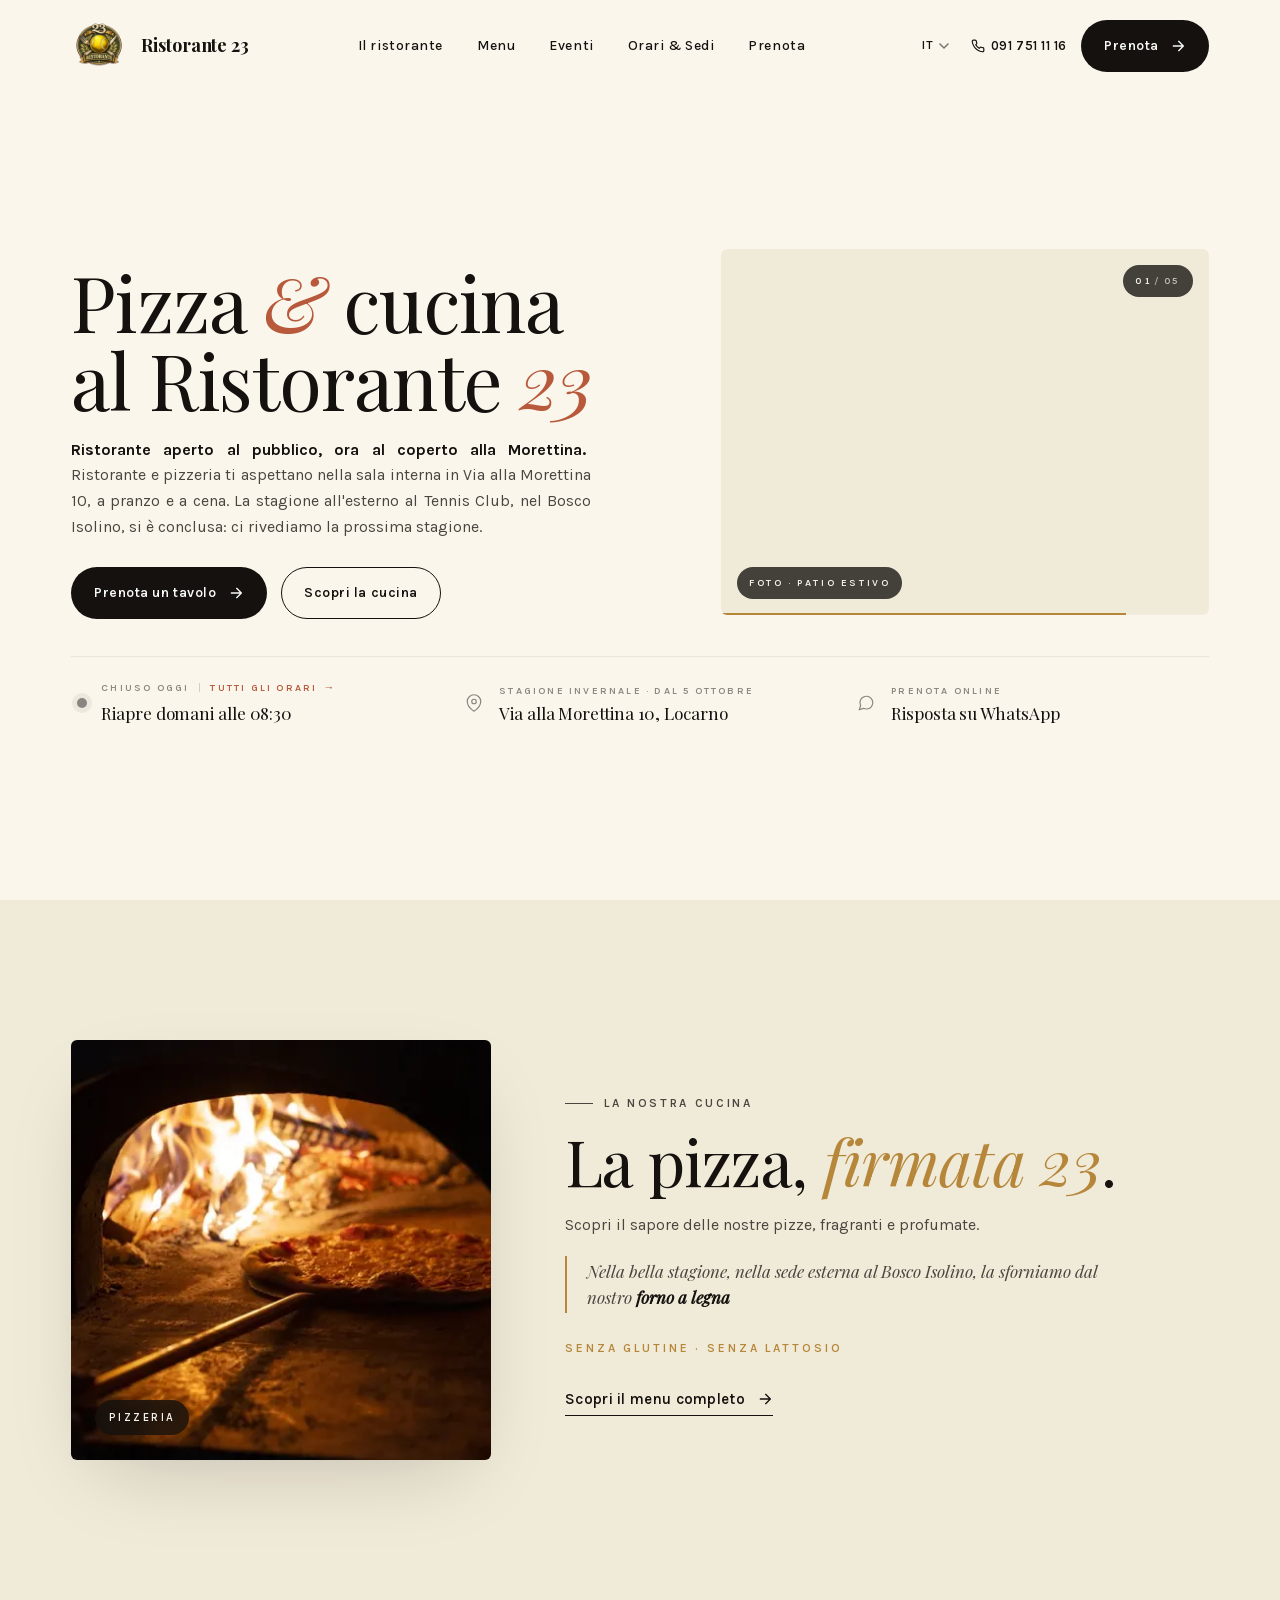
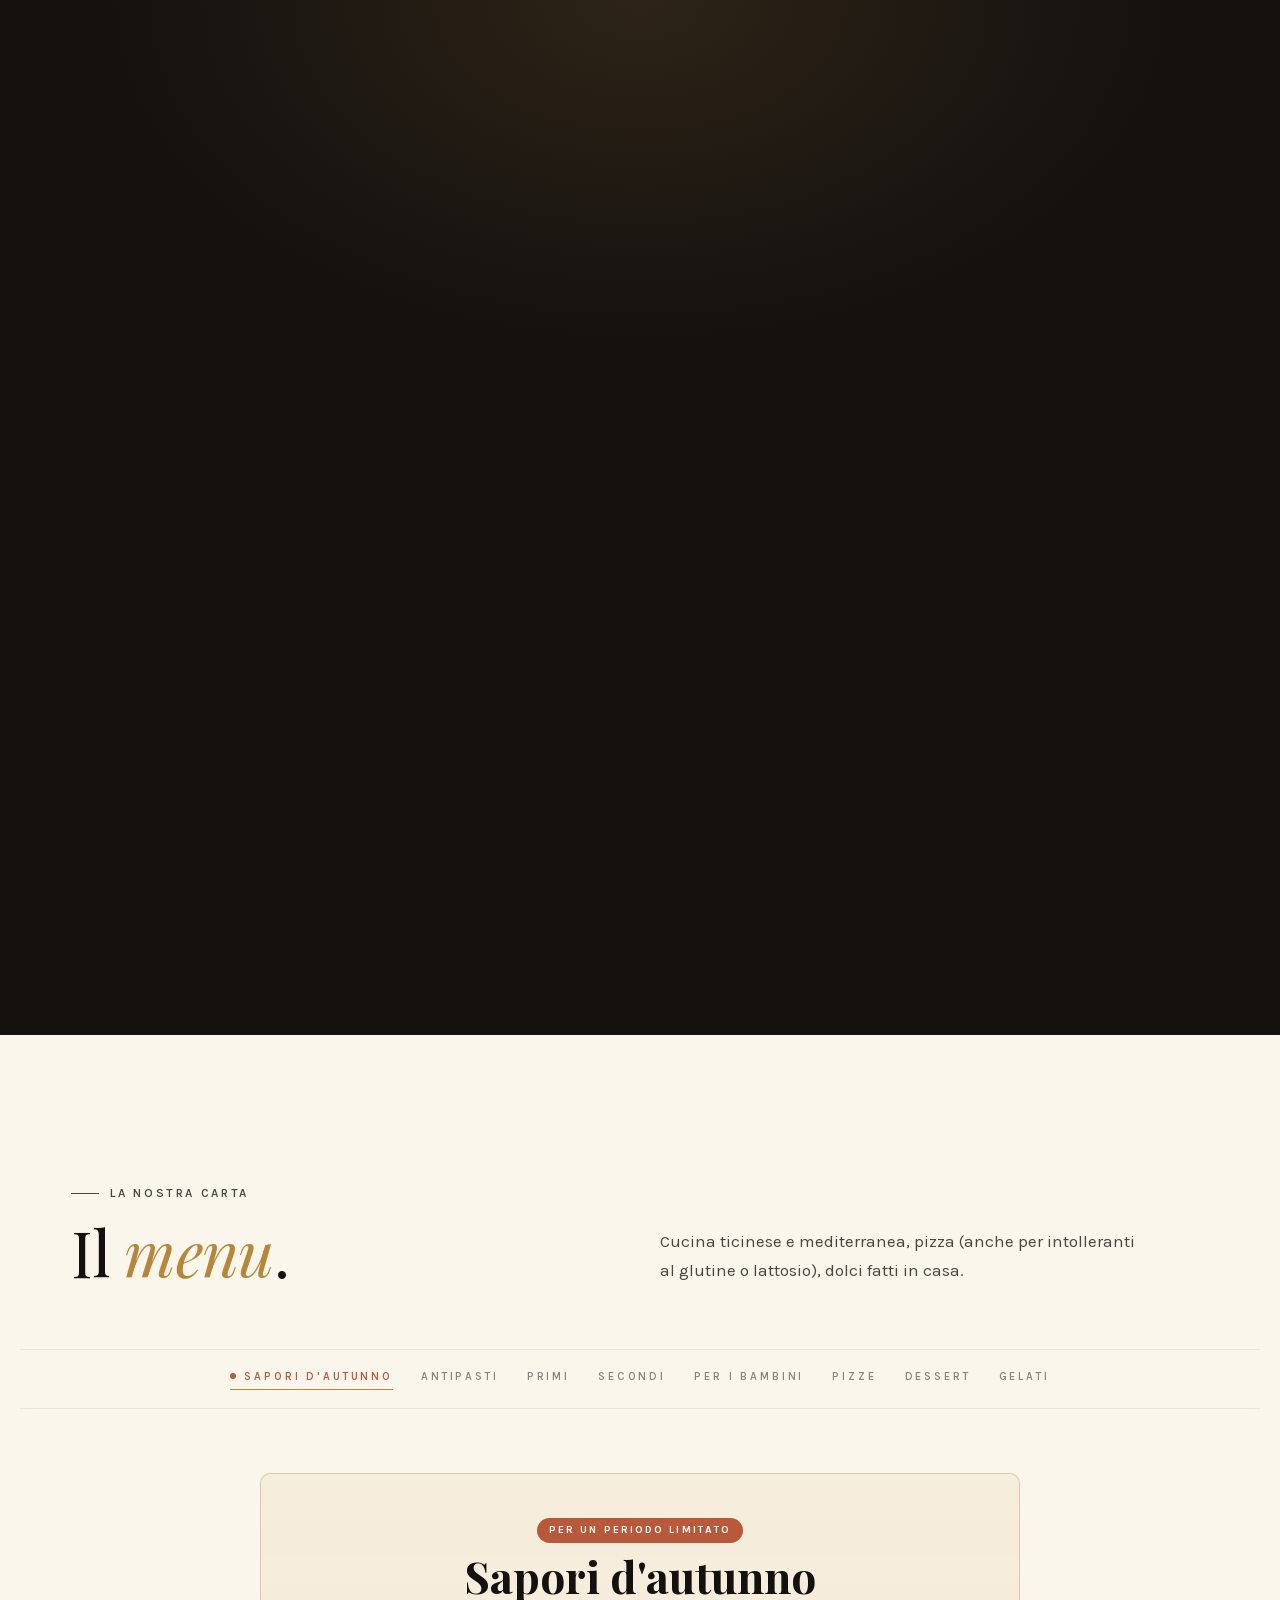
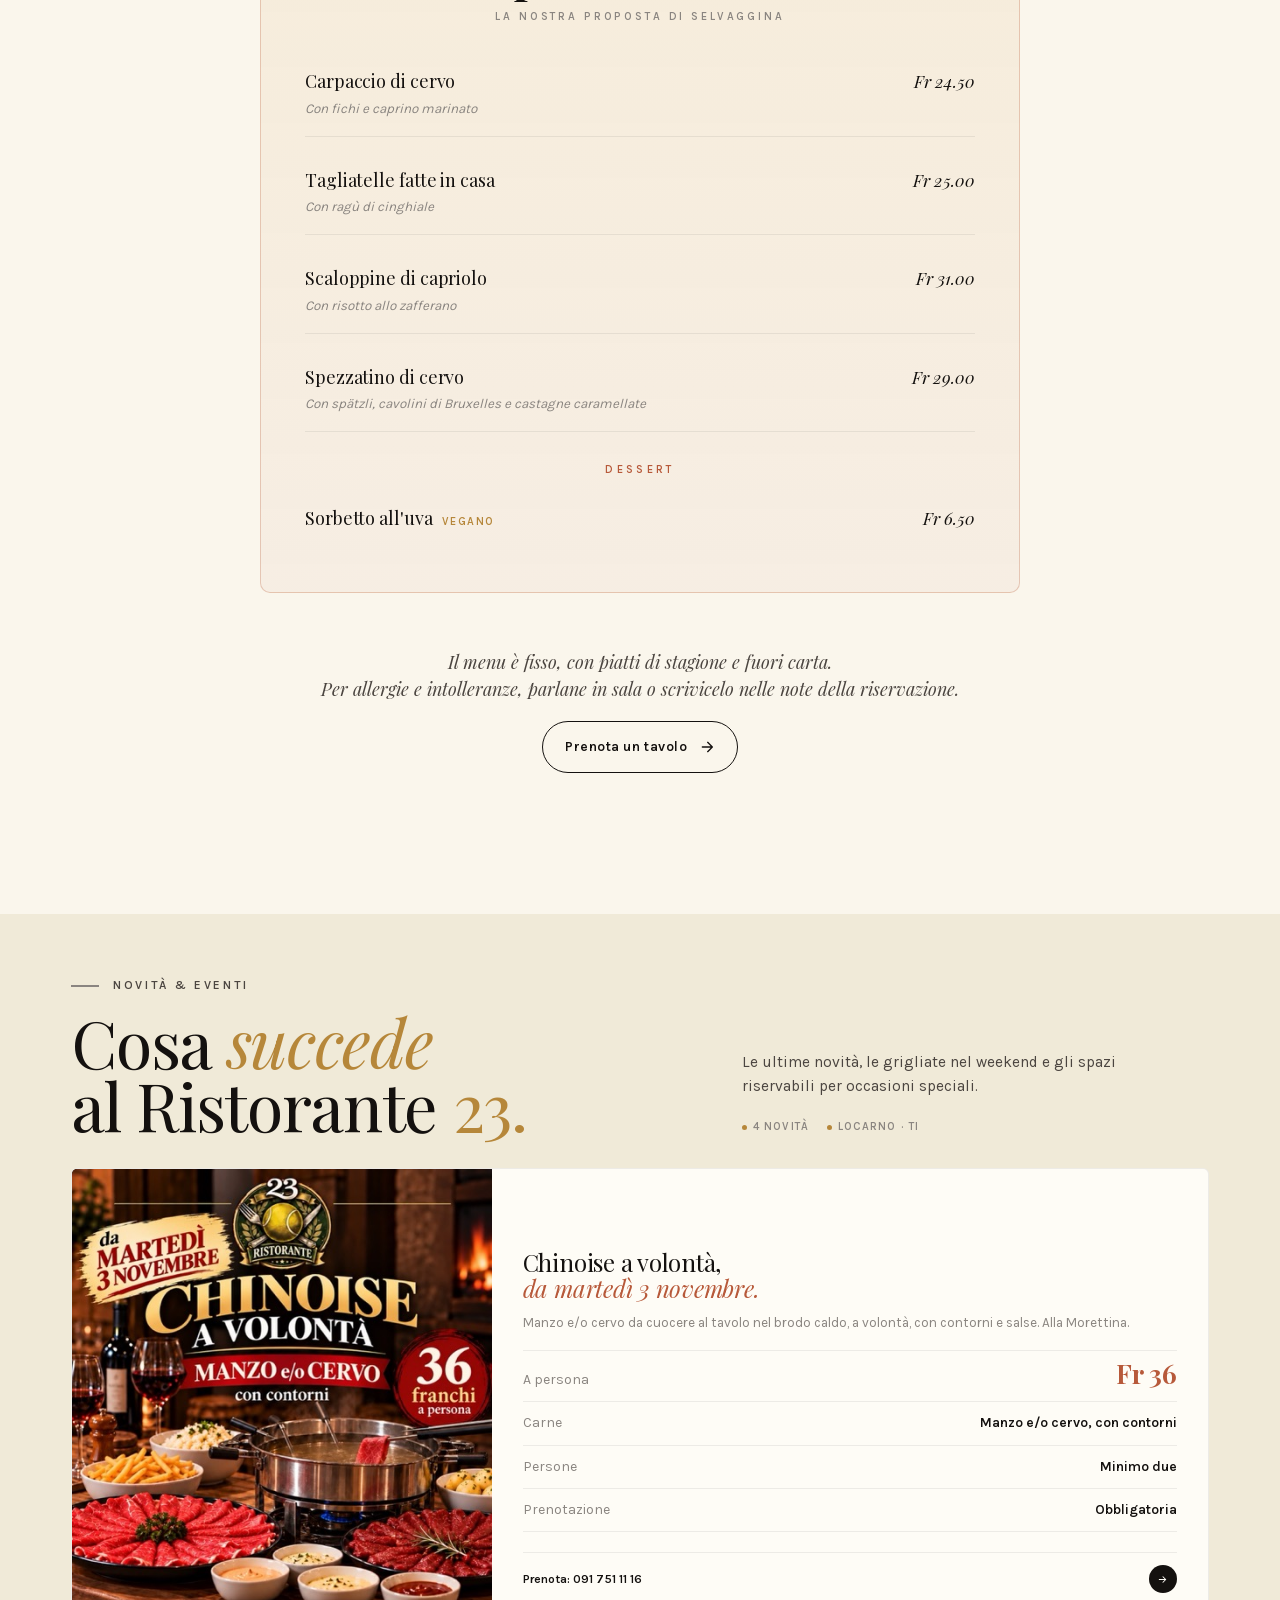
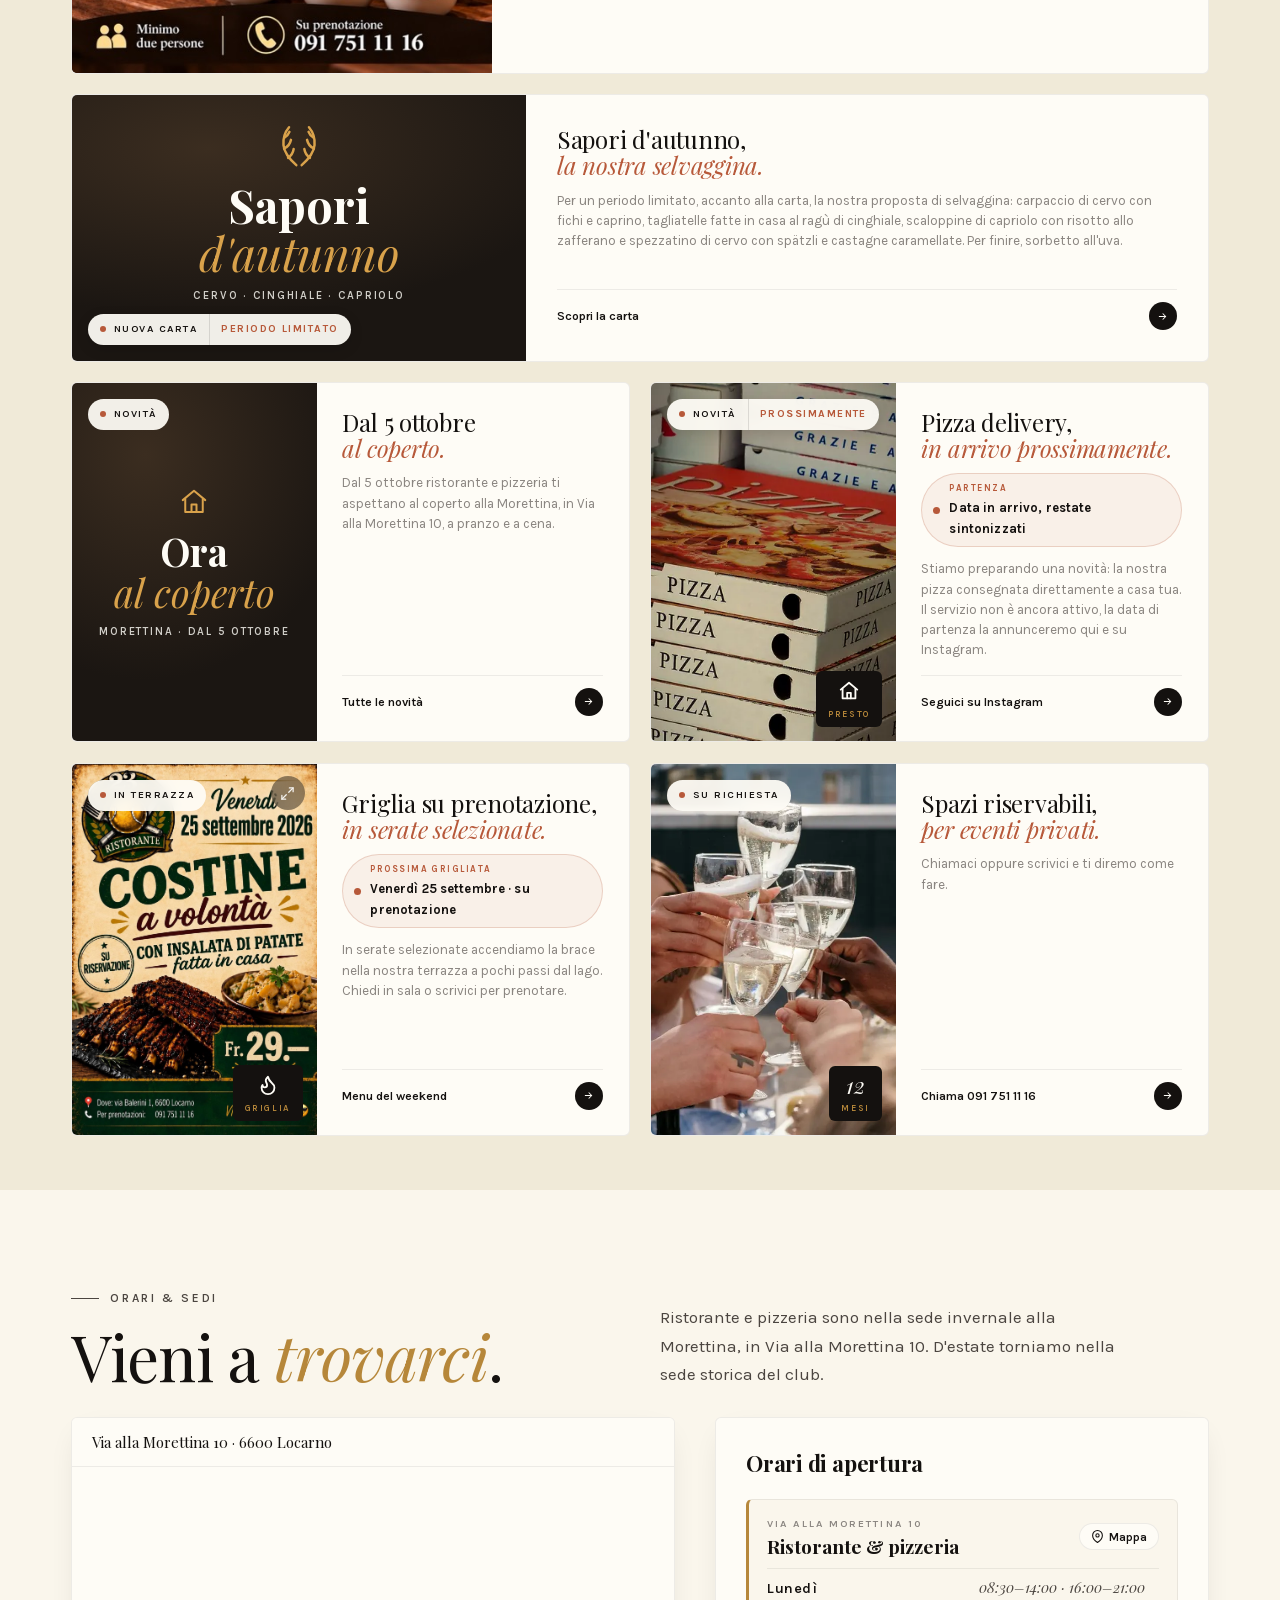
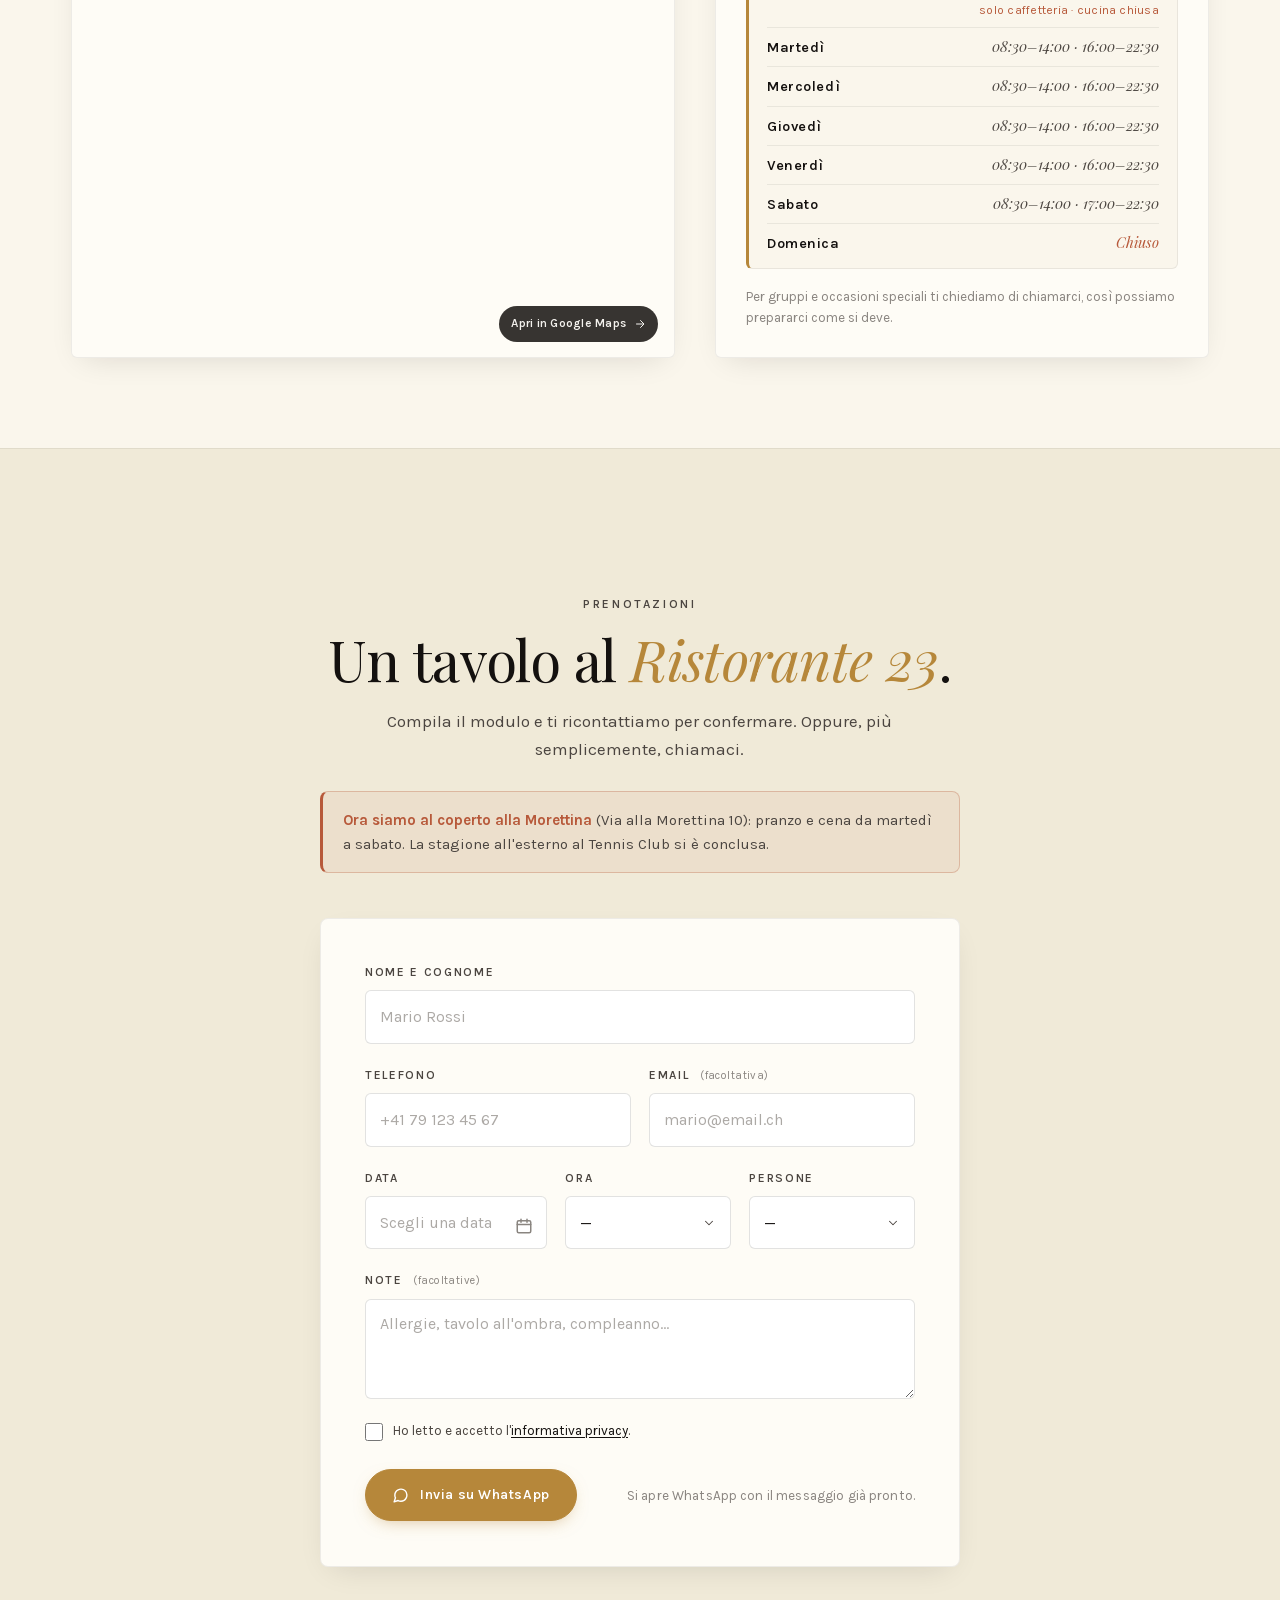
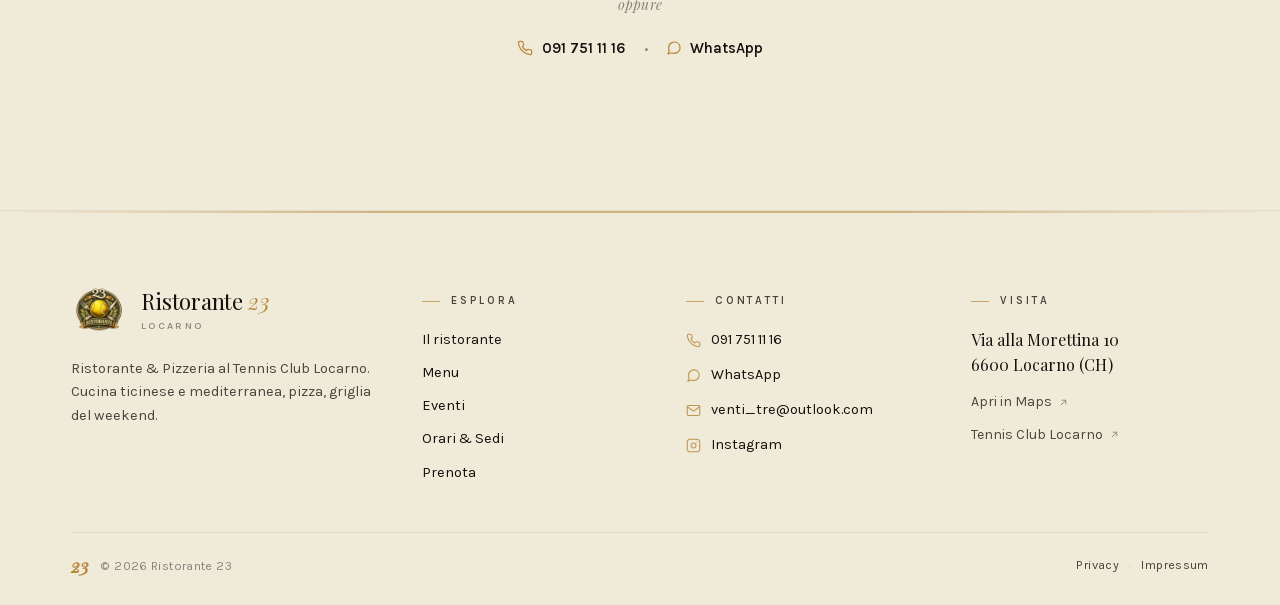
==== commit 1539ec25: "Homepage: card Chinoise a volontà con locandina in testa alle novità (4 novità) Co-Authored-By: Clau" ====
--- a/index.html
+++ b/index.html
@@ -1561,6 +1561,64 @@
         justify-content: center;
         padding: clamp(20px, 2.4vw, 36px);
         gap: 12px;
+      }
+    }
+
+    /* Locandina (es. Chinoise): mostrata intera, mai ritagliata */
+    .evento--poster .evento__photo {
+      aspect-ratio: auto;
+      background: #1d120d;
+    }
+
+    .evento--poster .evento__photo img {
+      height: auto;
+      aspect-ratio: 1145 / 1374;
+      object-fit: contain;
+    }
+
+    .evento--poster .evento__text {
+      flex: none;
+    }
+
+    .evento__facts {
+      list-style: none;
+      margin: 4px 0 6px;
+      padding: 0;
+      border-top: 1px solid var(--glass-line);
+      font-size: 14px;
+    }
+
+    .evento__facts li {
+      display: flex;
+      justify-content: space-between;
+      align-items: baseline;
+      gap: 16px;
+      padding: 10px 0;
+      border-bottom: 1px solid var(--glass-line);
+      color: var(--ink-mute);
+    }
+
+    .evento__facts b {
+      font-weight: 600;
+      color: var(--ink);
+      text-align: right;
+    }
+
+    .evento__facts .price {
+      font-family: var(--serif);
+      font-size: 26px;
+      line-height: 1;
+      font-weight: 700;
+      color: var(--clay);
+    }
+
+    @media (min-width: 641px) {
+      .eventi__grid .evento--feature.evento--poster .evento__photo {
+        flex: 0 0 min(38%, 420px);
+      }
+
+      .eventi__grid .evento--feature.evento--poster .evento__photo img {
+        position: static;
       }
     }
 
@@ -5664,13 +5722,43 @@
               Le ultime novità, le grigliate nel weekend e gli spazi riservabili per occasioni speciali.
             </p>
             <div class="eventi__meta">
-              <span data-i18n="eventi.meta.count">3 novità</span>
+              <span data-i18n="eventi.meta.count">4 novità</span>
               <span>Locarno · TI</span>
             </div>
           </div>
         </header>
 
         <div class="eventi__grid is-centered">
+
+          <a class="evento evento--feature evento--poster reveal" href="tel:+41917511116">
+            <div class="evento__photo">
+              <img src="Immagini/eventi/chinoise-800w.jpg"
+                srcset="Immagini/eventi/chinoise-480w.jpg 480w, Immagini/eventi/chinoise-800w.jpg 800w, Immagini/eventi/chinoise-1145w.jpg 1145w"
+                sizes="(max-width: 640px) 100vw, 420px" width="1145" height="1374"
+                alt="Locandina: Chinoise a volontà, manzo e/o cervo con contorni, 36 franchi a persona" loading="lazy"
+                decoding="async" data-i18n-alt="eventi.e5.alt" />
+            </div>
+            <div class="evento__body">
+              <h3 class="evento__title" data-i18n-html="eventi.e5.title">Chinoise a volontà,<br><em>da martedì 3 novembre.</em></h3>
+              <p class="evento__text" data-i18n="eventi.e5.text">Manzo e/o cervo da cuocere al tavolo nel brodo caldo, a
+                volontà, con contorni e salse. Alla Morettina.</p>
+              <ul class="evento__facts">
+                <li><span data-i18n="eventi.e5.f1">A persona</span><b class="price">Fr 36</b></li>
+                <li><span data-i18n="eventi.e5.f2">Carne</span><b data-i18n="eventi.e5.f2v">Manzo e/o cervo, con contorni</b></li>
+                <li><span data-i18n="eventi.e5.f3">Persone</span><b data-i18n="eventi.e5.f3v">Minimo due</b></li>
+                <li><span data-i18n="eventi.e5.f4">Prenotazione</span><b data-i18n="eventi.e5.f4v">Obbligatoria</b></li>
+              </ul>
+              <div class="evento__cta">
+                <span data-i18n="eventi.e5.cta">Prenota: 091 751 11 16</span>
+                <span class="arrow" aria-hidden="true">
+                  <svg viewBox="0 0 24 24" width="11" height="11" fill="none" stroke="currentColor" stroke-width="2.2"
+                    stroke-linecap="round" stroke-linejoin="round">
+                    <path d="M5 12h14M13 6l6 6-6 6" />
+                  </svg>
+                </span>
+              </div>
+            </div>
+          </a>
 
           <a class="evento evento--feature reveal" href="#menu-autunno">
             <div class="evento__photo evento__art evento__art--autunno">
@@ -6828,7 +6916,12 @@
           'eventi.eyebrow': 'News & Events',
           'eventi.title': 'Was im Ristorante <span class="num">23</span> <em>läuft</em><span class="dot">.</span>',
           'eventi.lead': 'Die neuesten News, Grillabende am Wochenende und reservierbare Räume für besondere Anlässe.',
-          'eventi.meta.count': '3 Neuheiten',
+          'eventi.meta.count': '4 Neuheiten',
+          'eventi.e5.title': 'Fondue Chinoise à discrétion,<br><em>ab Dienstag, 3. November.</em>',
+          'eventi.e5.text': 'Rind und/oder Hirsch, am Tisch in heisser Brühe gegart, so viel Sie mögen, mit Beilagen und Saucen. An der Morettina.',
+          'eventi.e5.f1': 'Pro Person', 'eventi.e5.f2': 'Fleisch', 'eventi.e5.f2v': 'Rind und/oder Hirsch, mit Beilagen', 'eventi.e5.f3': 'Personen', 'eventi.e5.f3v': 'Ab zwei', 'eventi.e5.f4': 'Reservierung', 'eventi.e5.f4v': 'Erforderlich',
+          'eventi.e5.cta': 'Reservieren: 091 751 11 16',
+          'eventi.e5.alt': 'Plakat: Fondue Chinoise à discrétion, Rind und/oder Hirsch mit Beilagen, 36 Franken pro Person',
           'eventi.e4.tag': 'Neue Karte',
           'eventi.e4.limited': 'Nur für kurze Zeit',
           'eventi.e4.game': 'Hirsch · Wildschwein · Reh',
@@ -7135,7 +7228,12 @@
           'eventi.eyebrow': 'News & events',
           'eventi.title': 'What\'s <em>on</em> at Ristorante <span class="num">23</span><span class="dot">.</span>',
           'eventi.lead': 'The latest news, weekend grill nights and bookable spaces for special occasions.',
-          'eventi.meta.count': '3 new',
+          'eventi.meta.count': '4 new',
+          'eventi.e5.title': 'All-you-can-eat fondue chinoise,<br><em>from Tuesday 3 November.</em>',
+          'eventi.e5.text': 'Beef and/or venison, cooked at the table in hot broth, as much as you like, with side dishes and sauces. At the Morettina.',
+          'eventi.e5.f1': 'Per person', 'eventi.e5.f2': 'Meat', 'eventi.e5.f2v': 'Beef and/or venison, with sides', 'eventi.e5.f3': 'Guests', 'eventi.e5.f3v': 'Minimum two', 'eventi.e5.f4': 'Booking', 'eventi.e5.f4v': 'Required',
+          'eventi.e5.cta': 'Book: 091 751 11 16',
+          'eventi.e5.alt': 'Poster: all-you-can-eat fondue chinoise, beef and/or venison with side dishes, 36 francs per person',
           'eventi.e4.tag': 'New menu',
           'eventi.e4.limited': 'Limited time',
           'eventi.e4.game': 'Venison · Wild boar · Roe deer',
@@ -7315,6 +7413,18 @@
           }
         });
 
+        /* alt delle immagini */
+        document.querySelectorAll('[data-i18n-alt]').forEach(function (el) {
+          var key = el.getAttribute('data-i18n-alt');
+          captureAttr(el, 'alt');
+          if (dict && dict[key] != null) {
+            el.setAttribute('alt', dict[key]);
+          } else {
+            var orig = originalAttrs.get(el);
+            if (orig && orig.alt != null) el.setAttribute('alt', orig.alt);
+          }
+        });
+
         /* optgroup labels */
         document.querySelectorAll('[data-i18n-label]').forEach(function (el) {
           var key = el.getAttribute('data-i18n-label');
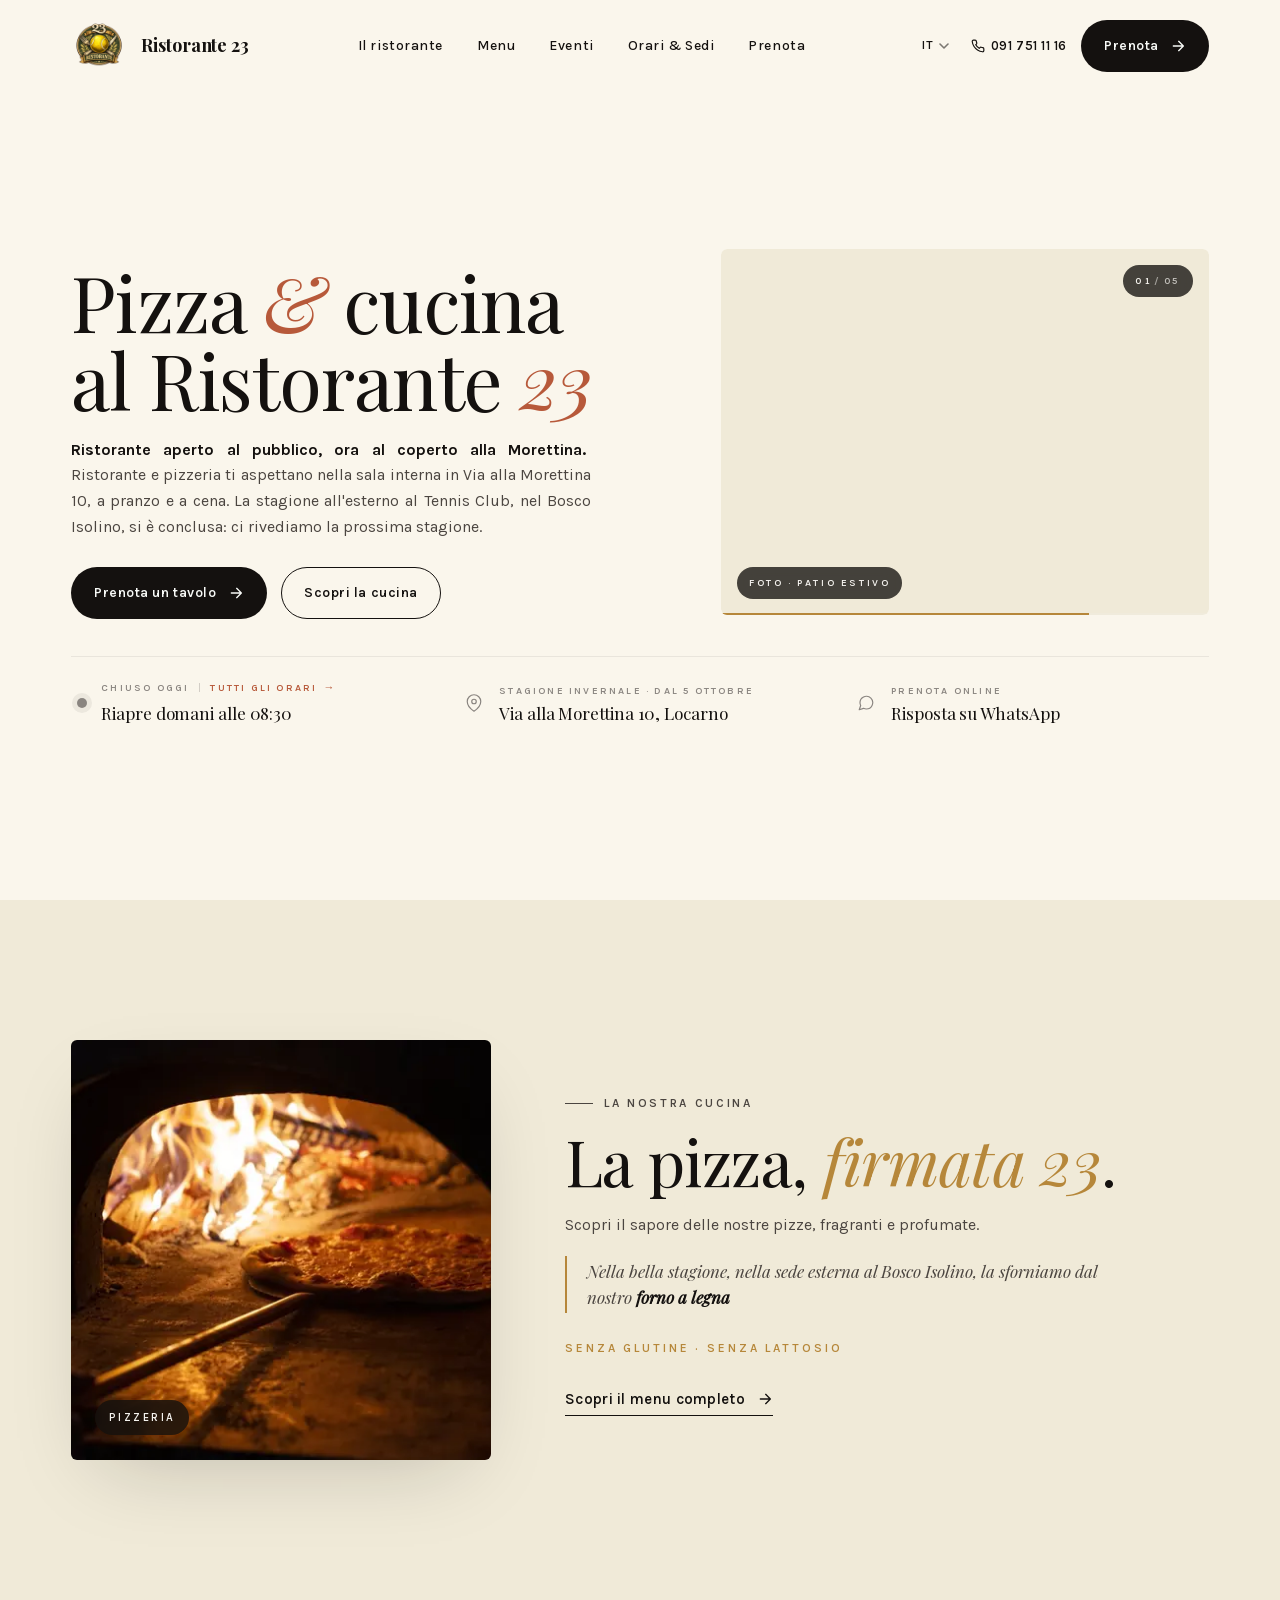
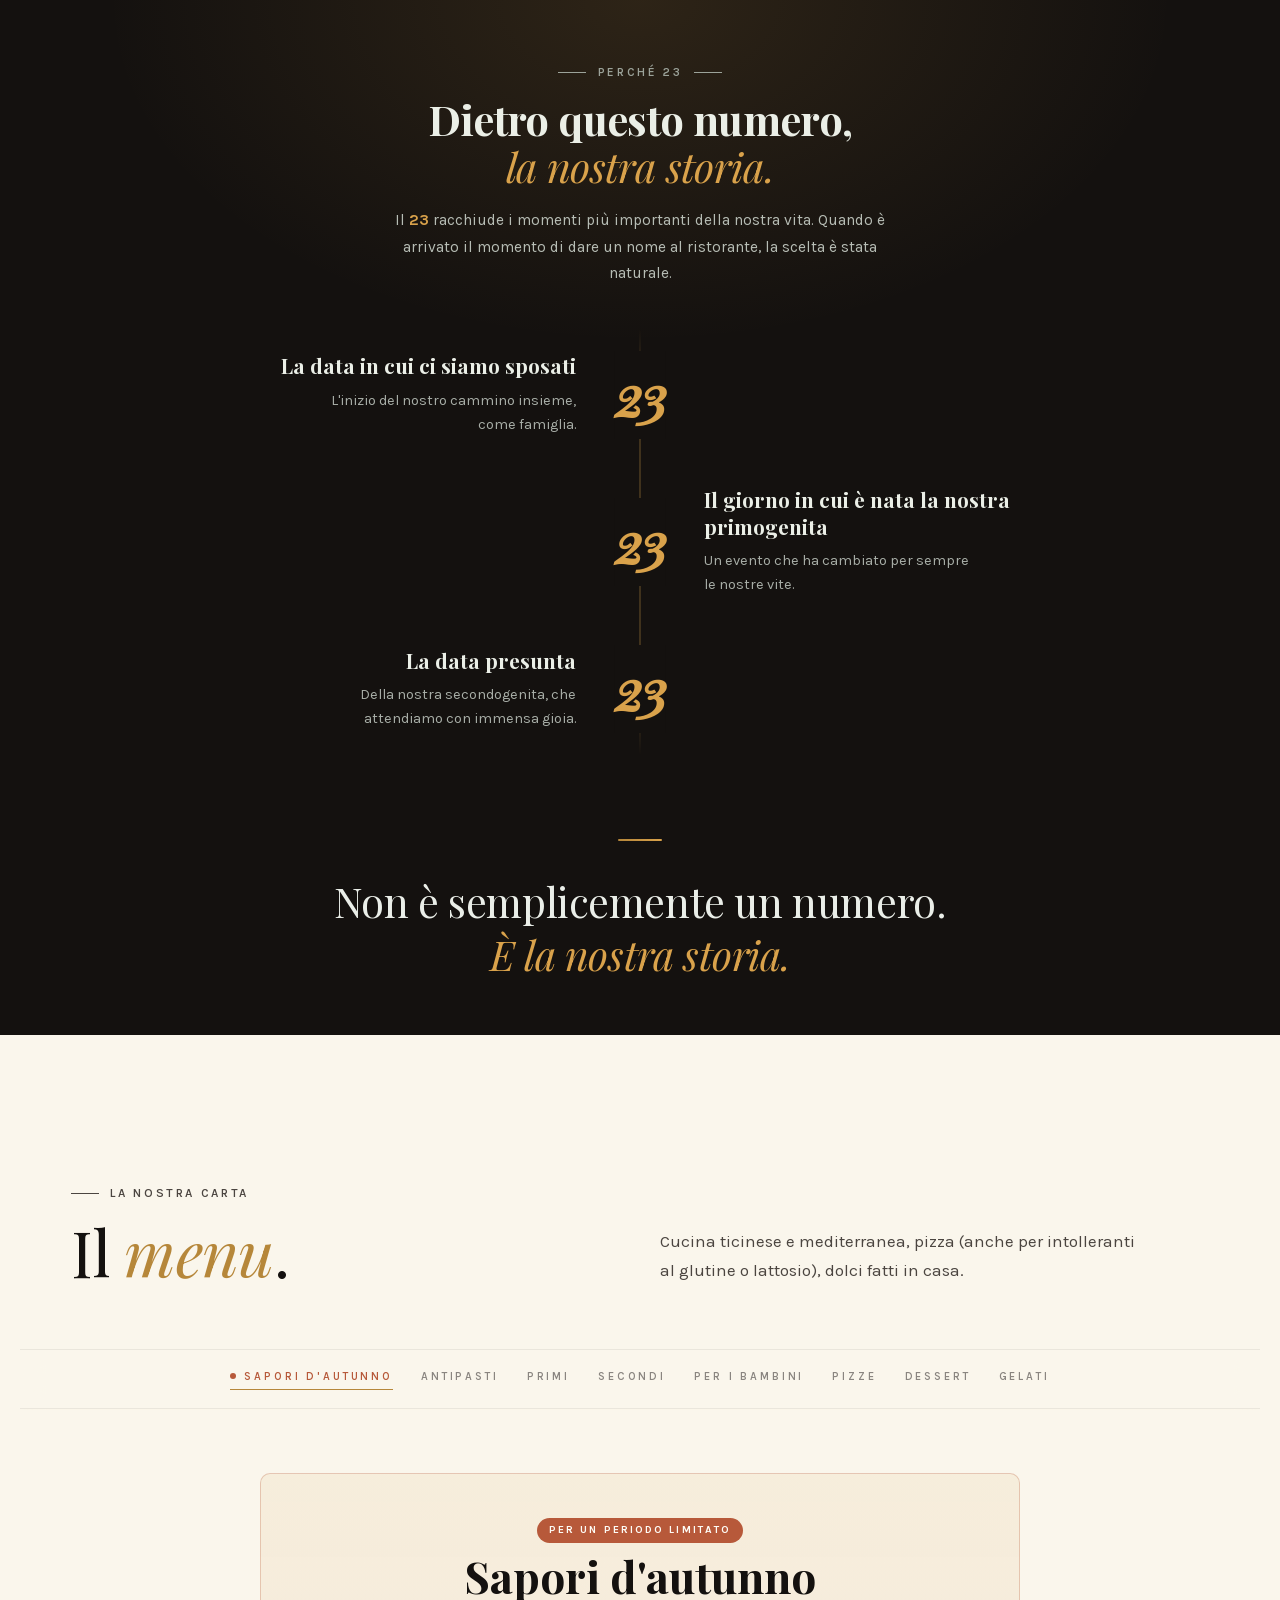
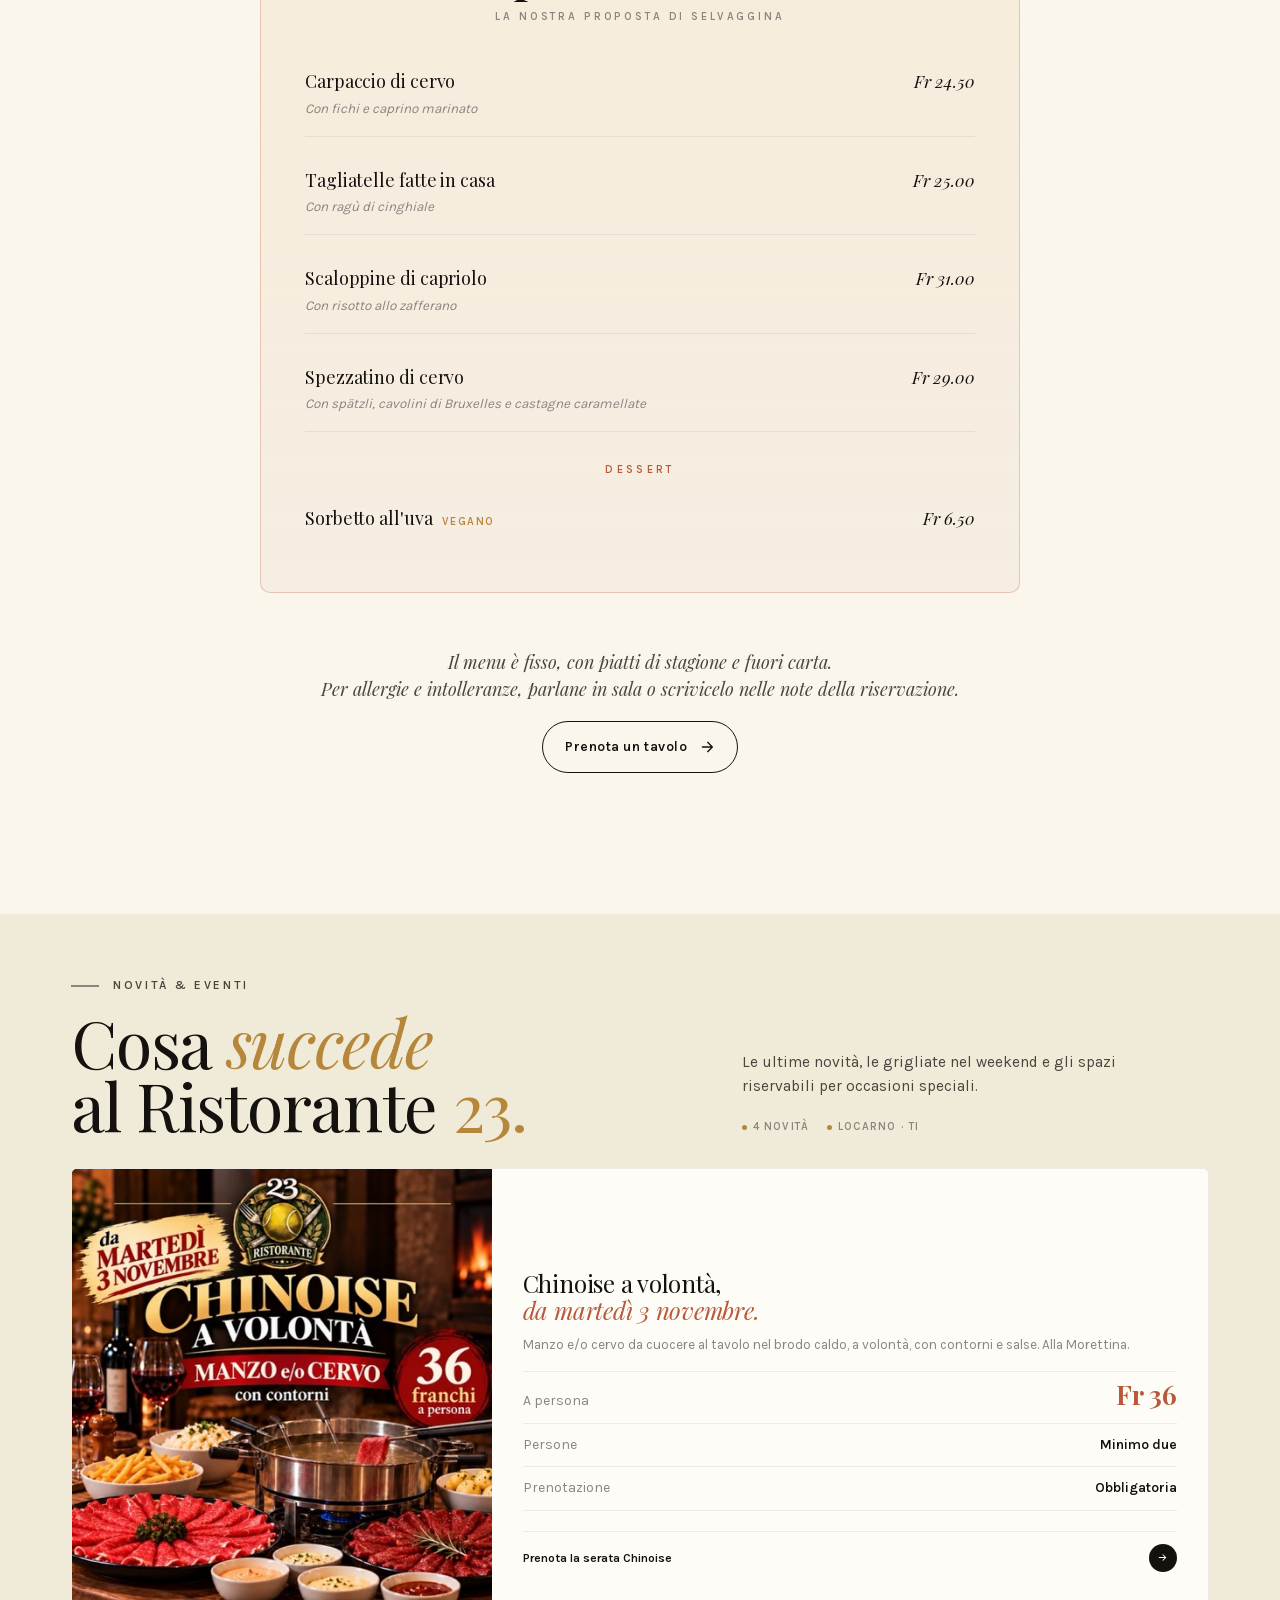
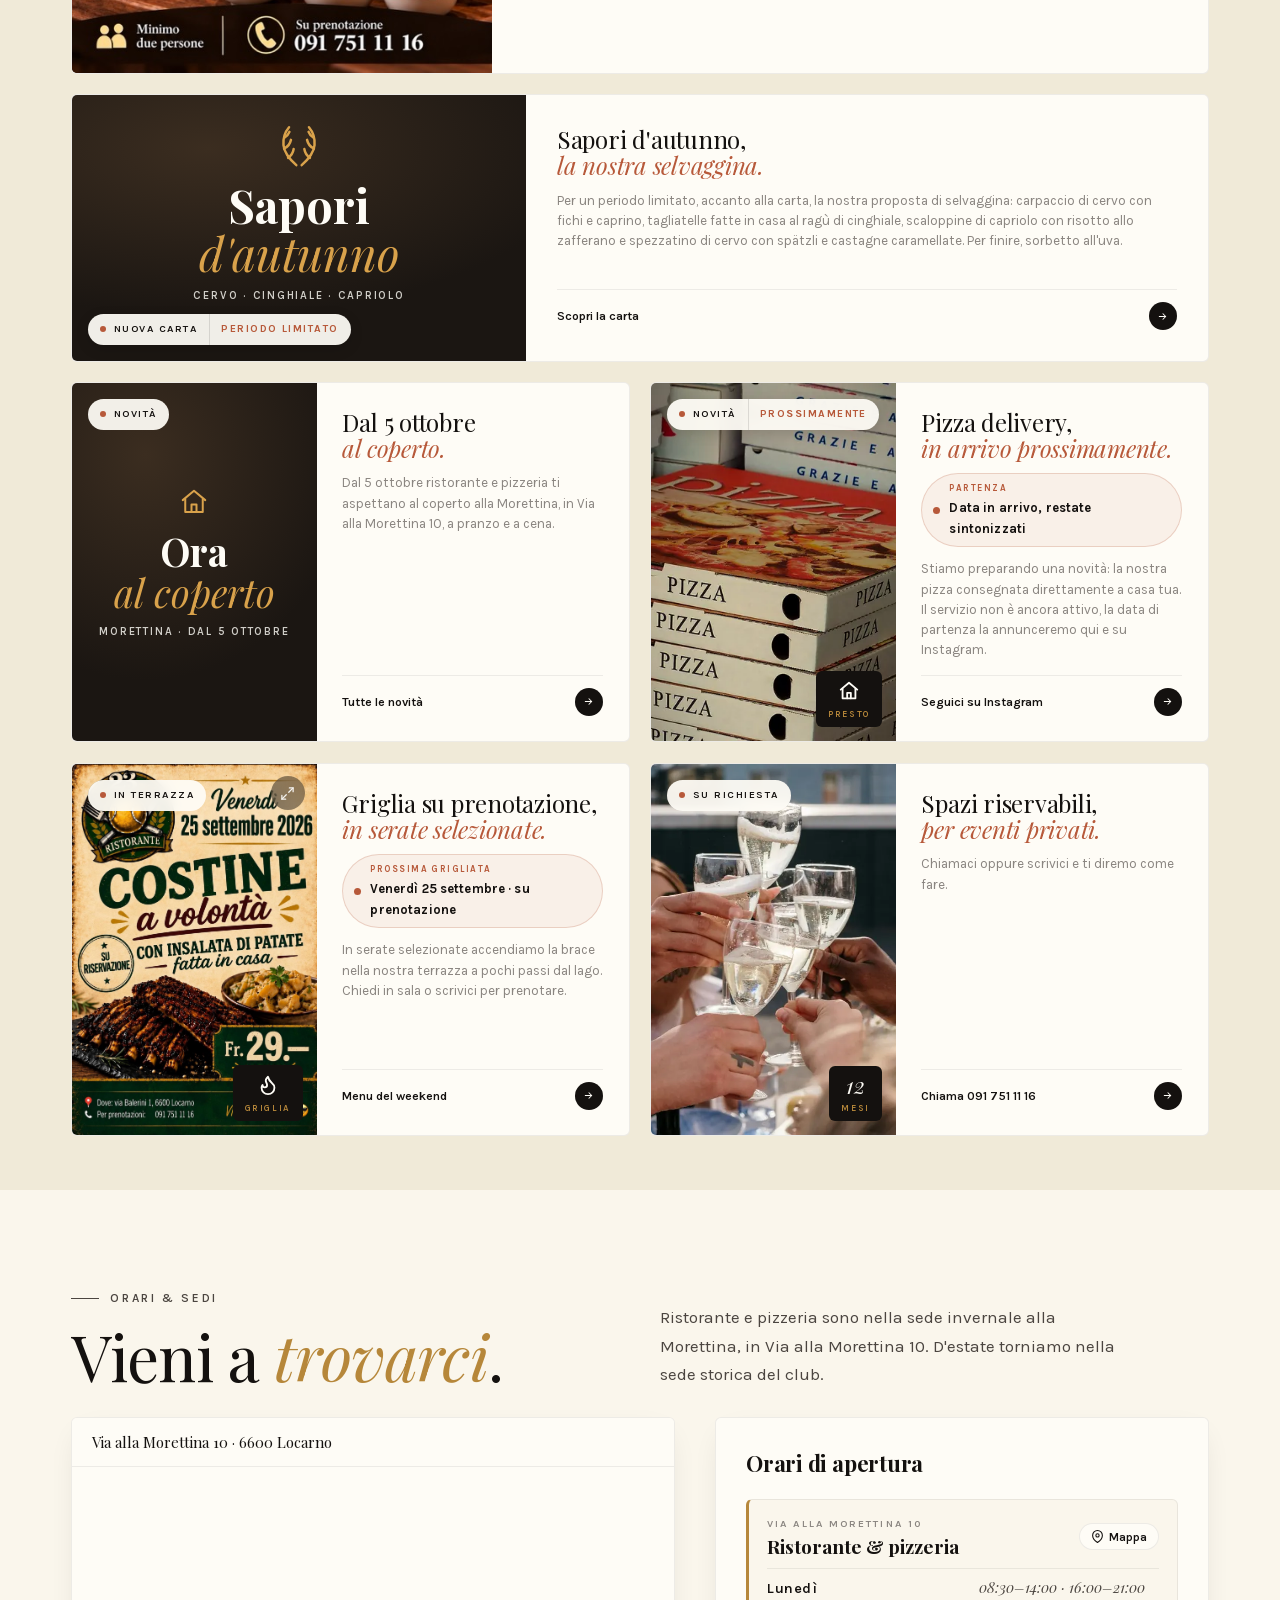
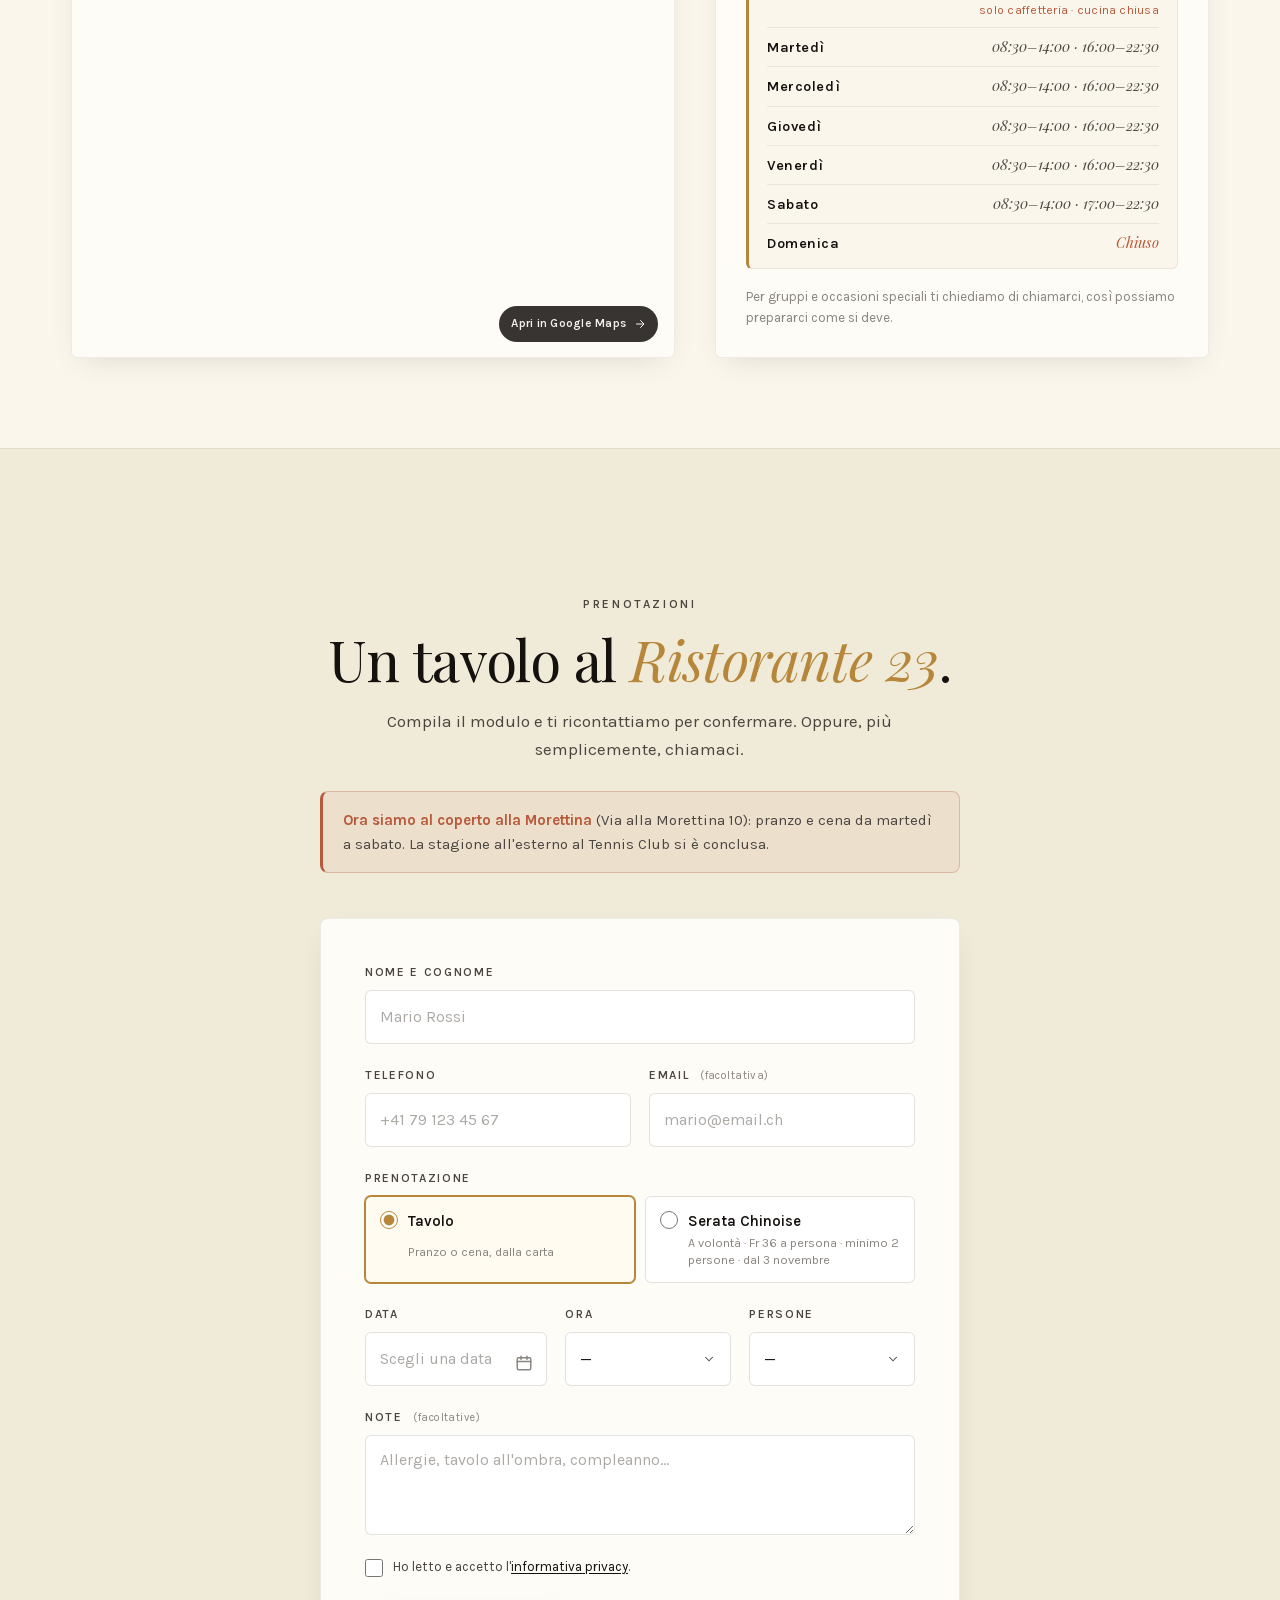
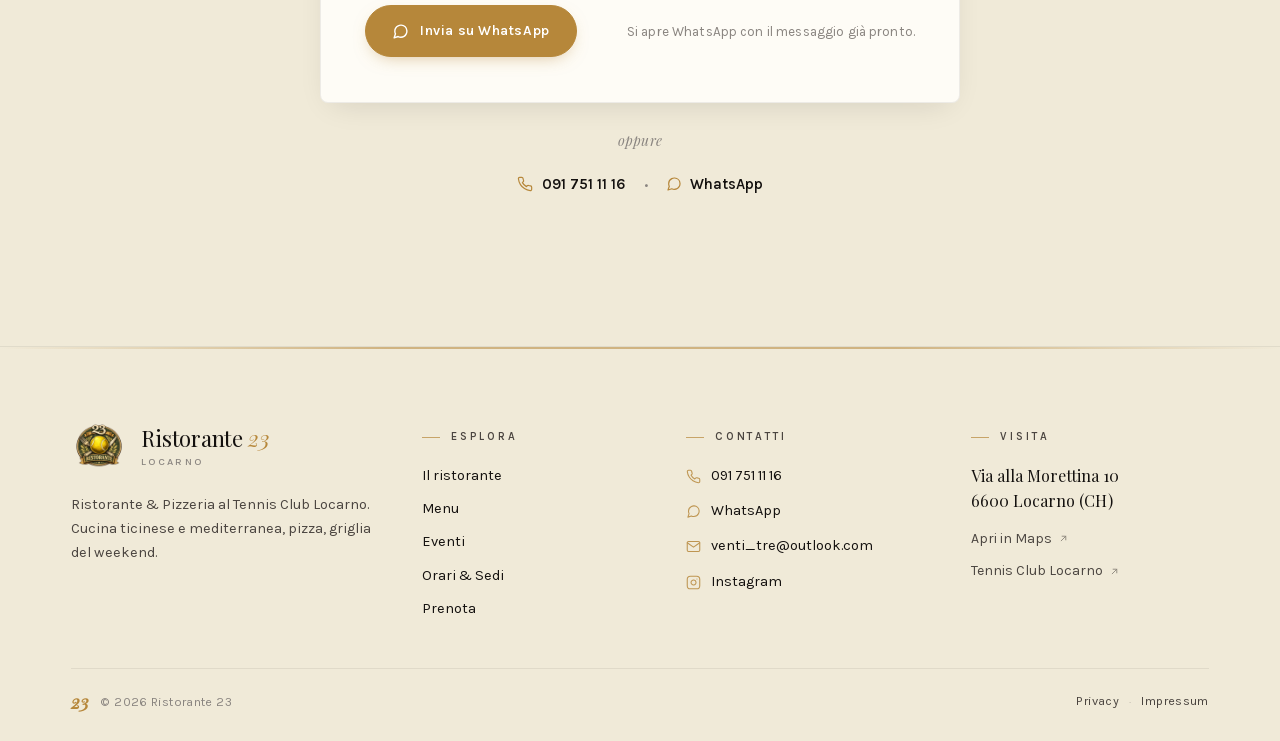
==== commit b5f2f914: "Chinoise: link 'Prenota la serata Chinoise' al posto del telefono; nel modulo scelta Tavolo/Serata C" ====
--- a/index.html
+++ b/index.html
@@ -3465,6 +3465,87 @@
       background-position: right 14px center;
       padding-right: 38px;
       cursor: pointer;
+    }
+
+    /* Tipo di prenotazione: tavolo / serata Chinoise */
+    .rf-kind {
+      border: 0;
+      margin: 0;
+      padding: 0;
+      min-width: 0;
+    }
+
+    .rf-kind legend {
+      padding: 0;
+      margin-bottom: 8px;
+      font-family: var(--sans);
+      font-size: 12px;
+      font-weight: 600;
+      letter-spacing: .14em;
+      text-transform: uppercase;
+      color: var(--ink-soft);
+    }
+
+    .rf-kind__opts {
+      display: grid;
+      grid-template-columns: 1fr 1fr;
+      gap: 10px;
+    }
+
+    .rf-kind__opt {
+      position: relative;
+      display: grid;
+      gap: 2px;
+      padding: 12px 14px 12px 42px;
+      background: #fff;
+      border: 1px solid rgba(20, 17, 15, .12);
+      border-radius: 6px;
+      cursor: pointer;
+      transition: border-color .2s var(--ease-out), background .2s var(--ease-out);
+    }
+
+    .rf-kind__opt:hover {
+      border-color: rgba(20, 17, 15, .22);
+    }
+
+    .rf-kind__opt input {
+      position: absolute;
+      left: 14px;
+      top: 14px;
+      width: 18px;
+      height: 18px;
+      margin: 0;
+      accent-color: var(--gold);
+      cursor: pointer;
+    }
+
+    .rf-kind__opt b {
+      font-size: 15px;
+      font-weight: 600;
+      color: var(--ink);
+    }
+
+    .rf-kind__opt small {
+      font-size: 12.5px;
+      line-height: 1.4;
+      color: var(--ink-mute);
+    }
+
+    .rf-kind__opt:has(input:checked) {
+      border-color: var(--gold);
+      background: #FFFBF1;
+      box-shadow: 0 0 0 1px var(--gold);
+    }
+
+    .rf-kind__opt:has(input:focus-visible) {
+      outline: 2px solid var(--clay);
+      outline-offset: 2px;
+    }
+
+    @media (max-width: 480px) {
+      .rf-kind__opts {
+        grid-template-columns: 1fr;
+      }
     }
 
     .rf-consent {
@@ -5730,7 +5811,7 @@
 
         <div class="eventi__grid is-centered">
 
-          <a class="evento evento--feature evento--poster reveal" href="tel:+41917511116">
+          <a class="evento evento--feature evento--poster reveal" href="#prenota-chinoise">
             <div class="evento__photo">
               <img src="Immagini/eventi/chinoise-800w.jpg"
                 srcset="Immagini/eventi/chinoise-480w.jpg 480w, Immagini/eventi/chinoise-800w.jpg 800w, Immagini/eventi/chinoise-1145w.jpg 1145w"
@@ -5744,12 +5825,11 @@
                 volontà, con contorni e salse. Alla Morettina.</p>
               <ul class="evento__facts">
                 <li><span data-i18n="eventi.e5.f1">A persona</span><b class="price">Fr 36</b></li>
-                <li><span data-i18n="eventi.e5.f2">Carne</span><b data-i18n="eventi.e5.f2v">Manzo e/o cervo, con contorni</b></li>
                 <li><span data-i18n="eventi.e5.f3">Persone</span><b data-i18n="eventi.e5.f3v">Minimo due</b></li>
                 <li><span data-i18n="eventi.e5.f4">Prenotazione</span><b data-i18n="eventi.e5.f4v">Obbligatoria</b></li>
               </ul>
               <div class="evento__cta">
-                <span data-i18n="eventi.e5.cta">Prenota: 091 751 11 16</span>
+                <span data-i18n="eventi.e5.cta">Prenota la serata Chinoise</span>
                 <span class="arrow" aria-hidden="true">
                   <svg viewBox="0 0 24 24" width="11" height="11" fill="none" stroke="currentColor" stroke-width="2.2"
                     stroke-linecap="round" stroke-linejoin="round">
@@ -6065,6 +6145,22 @@
           </div>
 
           <input type="hidden" name="sede" value="coperto" />
+
+          <fieldset class="rf-row rf-kind">
+            <legend data-i18n="form.kind">Prenotazione</legend>
+            <div class="rf-kind__opts">
+              <label class="rf-kind__opt">
+                <input type="radio" name="tipo" value="tavolo" checked />
+                <b data-i18n="form.kind.table">Tavolo</b>
+                <small data-i18n="form.kind.table.s">Pranzo o cena, dalla carta</small>
+              </label>
+              <label class="rf-kind__opt">
+                <input type="radio" name="tipo" value="chinoise" />
+                <b data-i18n="form.kind.chinoise">Serata Chinoise</b>
+                <small data-i18n="form.kind.chinoise.s">A volontà · Fr 36 a persona · minimo 2 persone · dal 3 novembre</small>
+              </label>
+            </div>
+          </fieldset>
 
           <div class="rf-row rf-row--3">
             <div class="rf-field rf-date">
@@ -6510,8 +6606,14 @@
       function maxDate() {
         return '';
       }
+      var CHINOISE_FROM = '2026-11-03';
+      function isChinoise() {
+        var r = f.querySelector('input[name="tipo"]:checked');
+        return !!r && r.value === 'chinoise';
+      }
       function isSelectable(iso) {
         if (iso < minDate()) return false;
+        if (isChinoise() && iso < CHINOISE_FROM) return false;
         var day = new Date(iso + 'T12:00:00').getDay();
         if (day === 0 || day === 1) return false; // domenica chiuso, lunedì cucina chiusa
         return true;
@@ -6520,7 +6622,28 @@
         // una data non più valida (es. passata) viene tolta
         if (dateInput.value && !isSelectable(dateInput.value)) setDate('');
         if (!cal.hidden) renderCal();
-      }
+        // Chinoise: minimo 2 persone
+        f.querySelectorAll('select[name="persone"] option').forEach(function (o) {
+          if (o.textContent.trim() === '1') {
+            o.disabled = isChinoise();
+            if (o.disabled && o.selected) f.persone.value = '';
+          }
+        });
+      }
+      f.querySelectorAll('input[name="tipo"]').forEach(function (r) {
+        r.addEventListener('change', syncPlace);
+      });
+      // Link "Prenota la serata Chinoise" (#prenota-chinoise): preseleziona e porta al modulo
+      function openChinoiseFromHash() {
+        if (location.hash !== '#prenota-chinoise') return;
+        var r = f.querySelector('input[name="tipo"][value="chinoise"]');
+        if (r) { r.checked = true; syncPlace(); }
+        var sec = document.getElementById('prenota');
+        if (sec) sec.scrollIntoView({ behavior: 'smooth', block: 'start' });
+        history.replaceState(null, '', location.pathname + location.search + '#prenota');
+      }
+      window.addEventListener('hashchange', openChinoiseFromHash);
+      openChinoiseFromHash();
 
       // Calendario: le date non prenotabili sono disattivate
       function curLang() { return window.__t23Lang || 'it'; }
@@ -6645,8 +6768,13 @@
       }
       function buildMessage(data) {
         var lines = [
-          tWa('wa.greeting', 'Ciao Ristorante 23, vorrei prenotare un tavolo.'),
+          data.tipo === 'chinoise'
+            ? tWa('wa.greeting.chinoise', 'Ciao Ristorante 23, vorrei prenotare per la SERATA CHINOISE a volontà.')
+            : tWa('wa.greeting', 'Ciao Ristorante 23, vorrei prenotare un tavolo.'),
           '',
+          tWa('wa.kind', 'Prenotazione') + ': ' + (data.tipo === 'chinoise'
+            ? tWa('wa.kind.chinoise', 'SERATA CHINOISE (Fr 36 a persona)')
+            : tWa('wa.kind.table', 'Tavolo')),
           tWa('wa.name', 'Nome') + ': ' + (data.nome || ''),
           tWa('wa.phone', 'Telefono') + ': ' + (data.tel || ''),
         ];
@@ -6676,6 +6804,7 @@
           tel: (fd.get('tel') || '').toString().trim(),
           email: (fd.get('email') || '').toString().trim(),
           sede: (fd.get('sede') || '').toString(),
+          tipo: (fd.get('tipo') || '').toString(),
           data: (fd.get('data') || '').toString().trim(),
           ora: (fd.get('ora') || '').toString().trim(),
           persone: (fd.get('persone') || '').toString().trim(),
@@ -6919,8 +7048,8 @@
           'eventi.meta.count': '4 Neuheiten',
           'eventi.e5.title': 'Fondue Chinoise à discrétion,<br><em>ab Dienstag, 3. November.</em>',
           'eventi.e5.text': 'Rind und/oder Hirsch, am Tisch in heisser Brühe gegart, so viel Sie mögen, mit Beilagen und Saucen. An der Morettina.',
-          'eventi.e5.f1': 'Pro Person', 'eventi.e5.f2': 'Fleisch', 'eventi.e5.f2v': 'Rind und/oder Hirsch, mit Beilagen', 'eventi.e5.f3': 'Personen', 'eventi.e5.f3v': 'Ab zwei', 'eventi.e5.f4': 'Reservierung', 'eventi.e5.f4v': 'Erforderlich',
-          'eventi.e5.cta': 'Reservieren: 091 751 11 16',
+          'eventi.e5.f1': 'Pro Person', 'eventi.e5.f3': 'Personen', 'eventi.e5.f3v': 'Ab zwei', 'eventi.e5.f4': 'Reservierung', 'eventi.e5.f4v': 'Erforderlich',
+          'eventi.e5.cta': 'Chinoise-Abend reservieren',
           'eventi.e5.alt': 'Plakat: Fondue Chinoise à discrétion, Rind und/oder Hirsch mit Beilagen, 36 Franken pro Person',
           'eventi.e4.tag': 'Neue Karte',
           'eventi.e4.limited': 'Nur für kurze Zeit',
@@ -7005,6 +7134,10 @@
           'aria.closeMenu': 'Menü schließen',
           /* whatsapp */
           'wa.greeting': 'Hallo Ristorante 23, ich möchte einen Tisch reservieren.',
+          'wa.greeting.chinoise': 'Hallo Ristorante 23, ich möchte für den CHINOISE-ABEND à discrétion reservieren.',
+          'wa.kind': 'Reservierung', 'wa.kind.table': 'Tisch', 'wa.kind.chinoise': 'CHINOISE-ABEND (CHF 36 pro Person)',
+          'form.kind': 'Reservierung', 'form.kind.table': 'Tisch', 'form.kind.table.s': 'Mittag- oder Abendessen, à la carte',
+          'form.kind.chinoise': 'Chinoise-Abend', 'form.kind.chinoise.s': 'À discrétion · CHF 36 pro Person · ab 2 Personen · ab 3. November',
           'wa.name': 'Name',
           'wa.phone': 'Telefon',
           'wa.email': 'E-Mail',
@@ -7231,8 +7364,8 @@
           'eventi.meta.count': '4 new',
           'eventi.e5.title': 'All-you-can-eat fondue chinoise,<br><em>from Tuesday 3 November.</em>',
           'eventi.e5.text': 'Beef and/or venison, cooked at the table in hot broth, as much as you like, with side dishes and sauces. At the Morettina.',
-          'eventi.e5.f1': 'Per person', 'eventi.e5.f2': 'Meat', 'eventi.e5.f2v': 'Beef and/or venison, with sides', 'eventi.e5.f3': 'Guests', 'eventi.e5.f3v': 'Minimum two', 'eventi.e5.f4': 'Booking', 'eventi.e5.f4v': 'Required',
-          'eventi.e5.cta': 'Book: 091 751 11 16',
+          'eventi.e5.f1': 'Per person', 'eventi.e5.f3': 'Guests', 'eventi.e5.f3v': 'Minimum two', 'eventi.e5.f4': 'Booking', 'eventi.e5.f4v': 'Required',
+          'eventi.e5.cta': 'Book the Chinoise evening',
           'eventi.e5.alt': 'Poster: all-you-can-eat fondue chinoise, beef and/or venison with side dishes, 36 francs per person',
           'eventi.e4.tag': 'New menu',
           'eventi.e4.limited': 'Limited time',
@@ -7317,6 +7450,10 @@
           'aria.closeMenu': 'Close menu',
           /* whatsapp */
           'wa.greeting': 'Hello Ristorante 23, I\'d like to book a table.',
+          'wa.greeting.chinoise': 'Hello Ristorante 23, I\'d like to book for the all-you-can-eat CHINOISE EVENING.',
+          'wa.kind': 'Booking', 'wa.kind.table': 'Table', 'wa.kind.chinoise': 'CHINOISE EVENING (CHF 36 per person)',
+          'form.kind': 'Booking', 'form.kind.table': 'Table', 'form.kind.table.s': 'Lunch or dinner, from the menu',
+          'form.kind.chinoise': 'Chinoise evening', 'form.kind.chinoise.s': 'All you can eat · CHF 36 per person · min. 2 people · from 3 November',
           'wa.name': 'Name',
           'wa.phone': 'Phone',
           'wa.email': 'Email',
